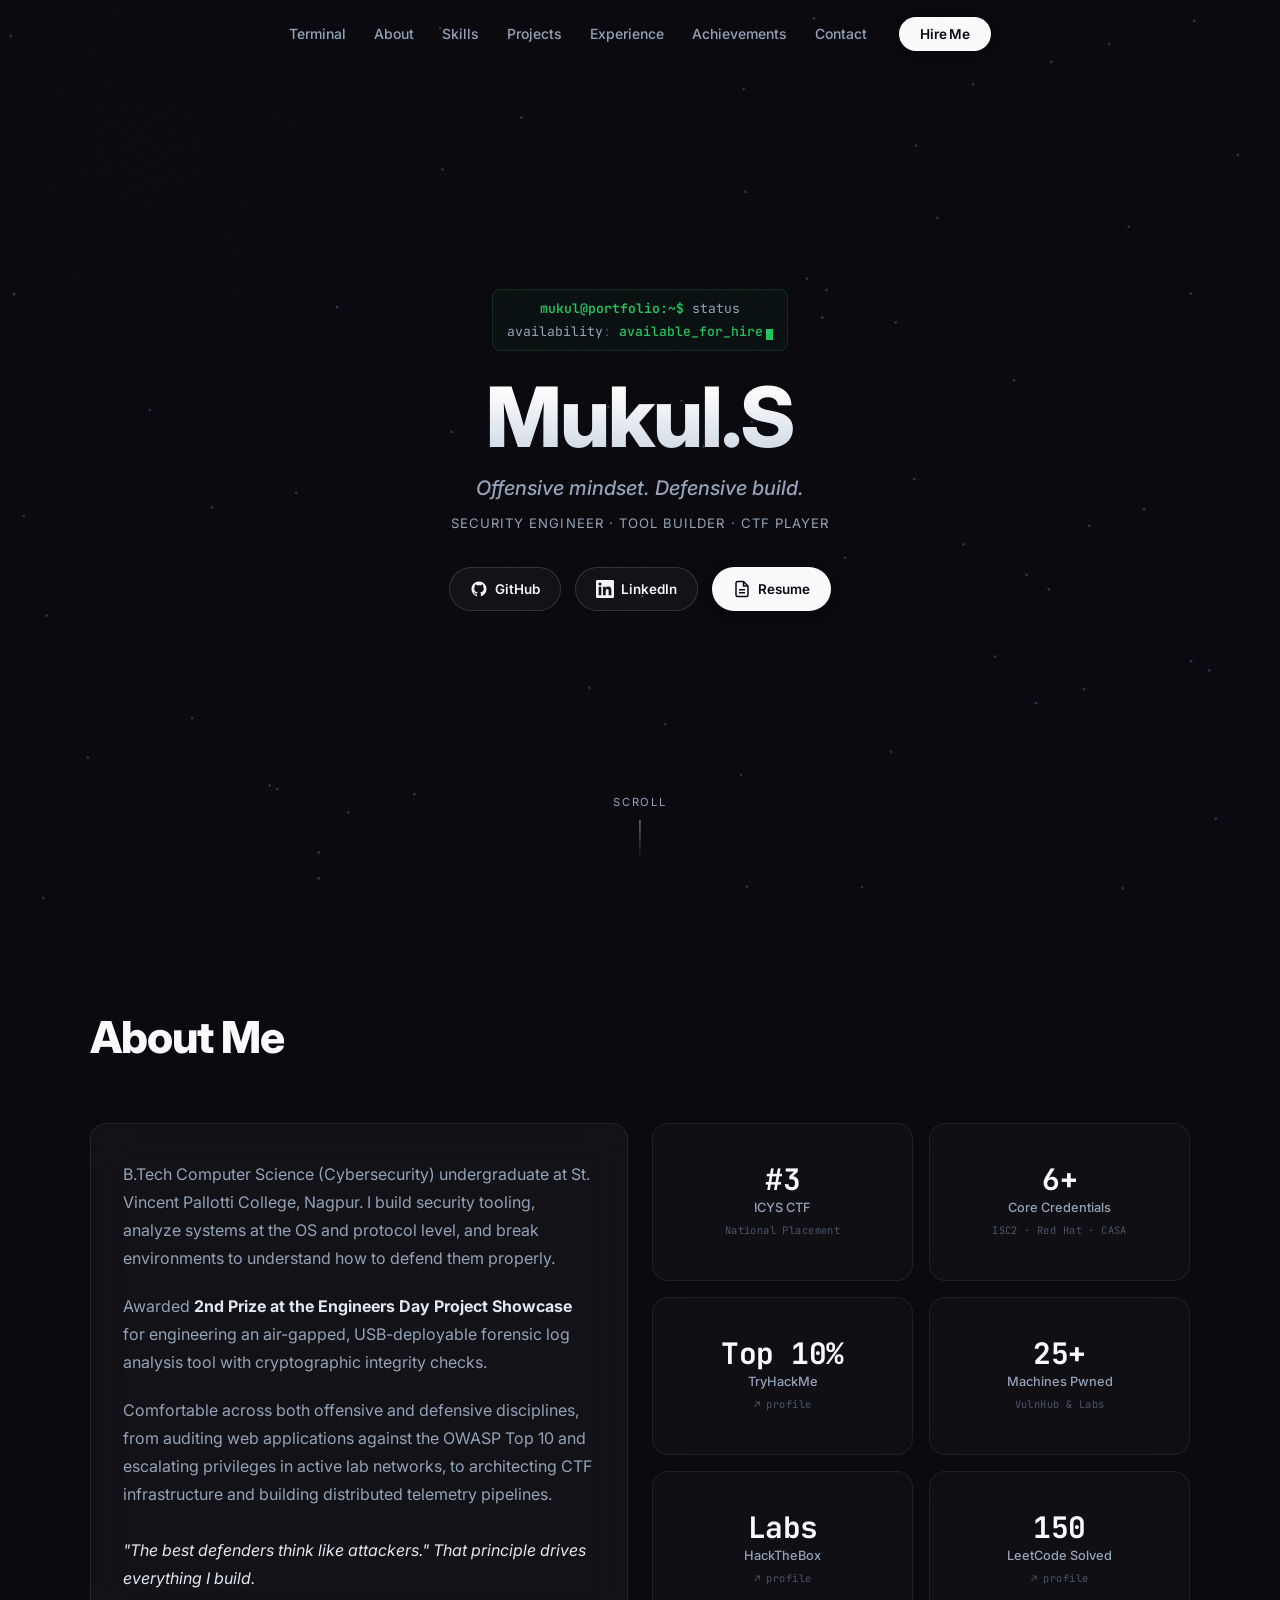
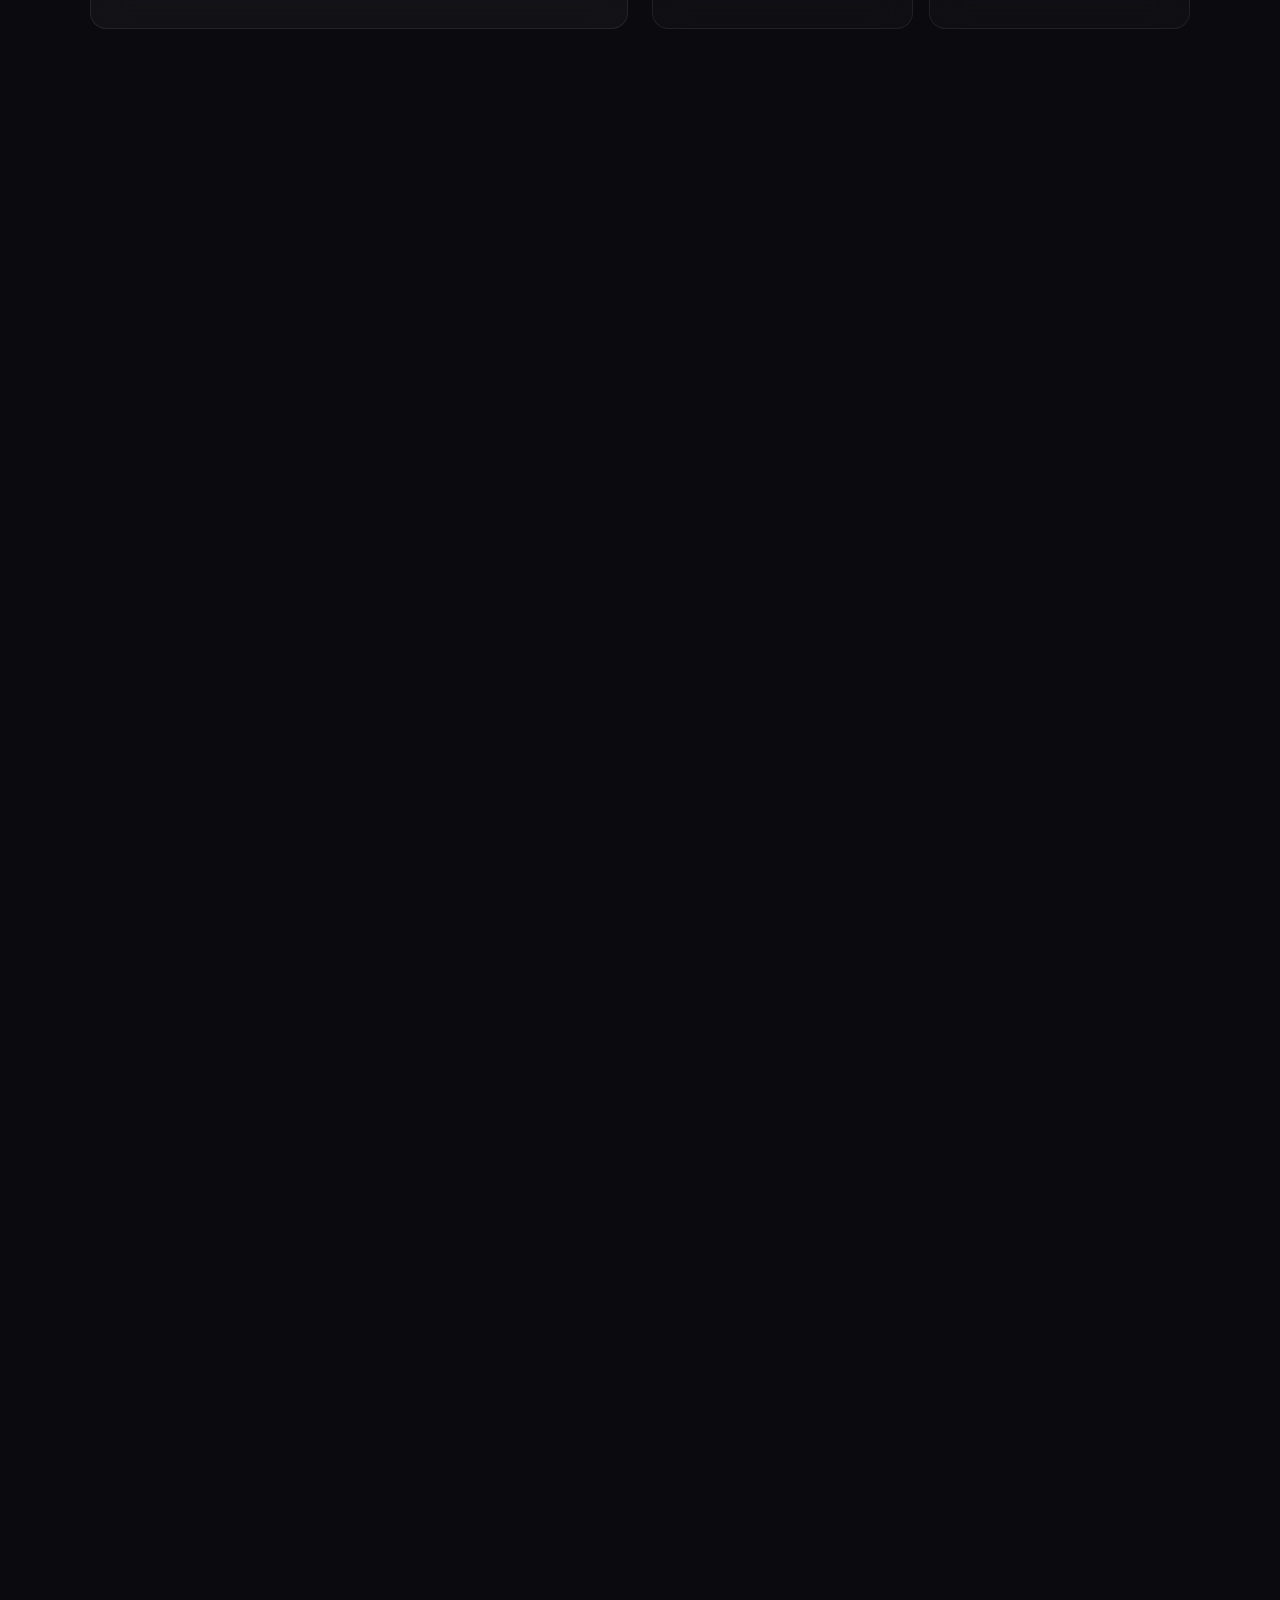
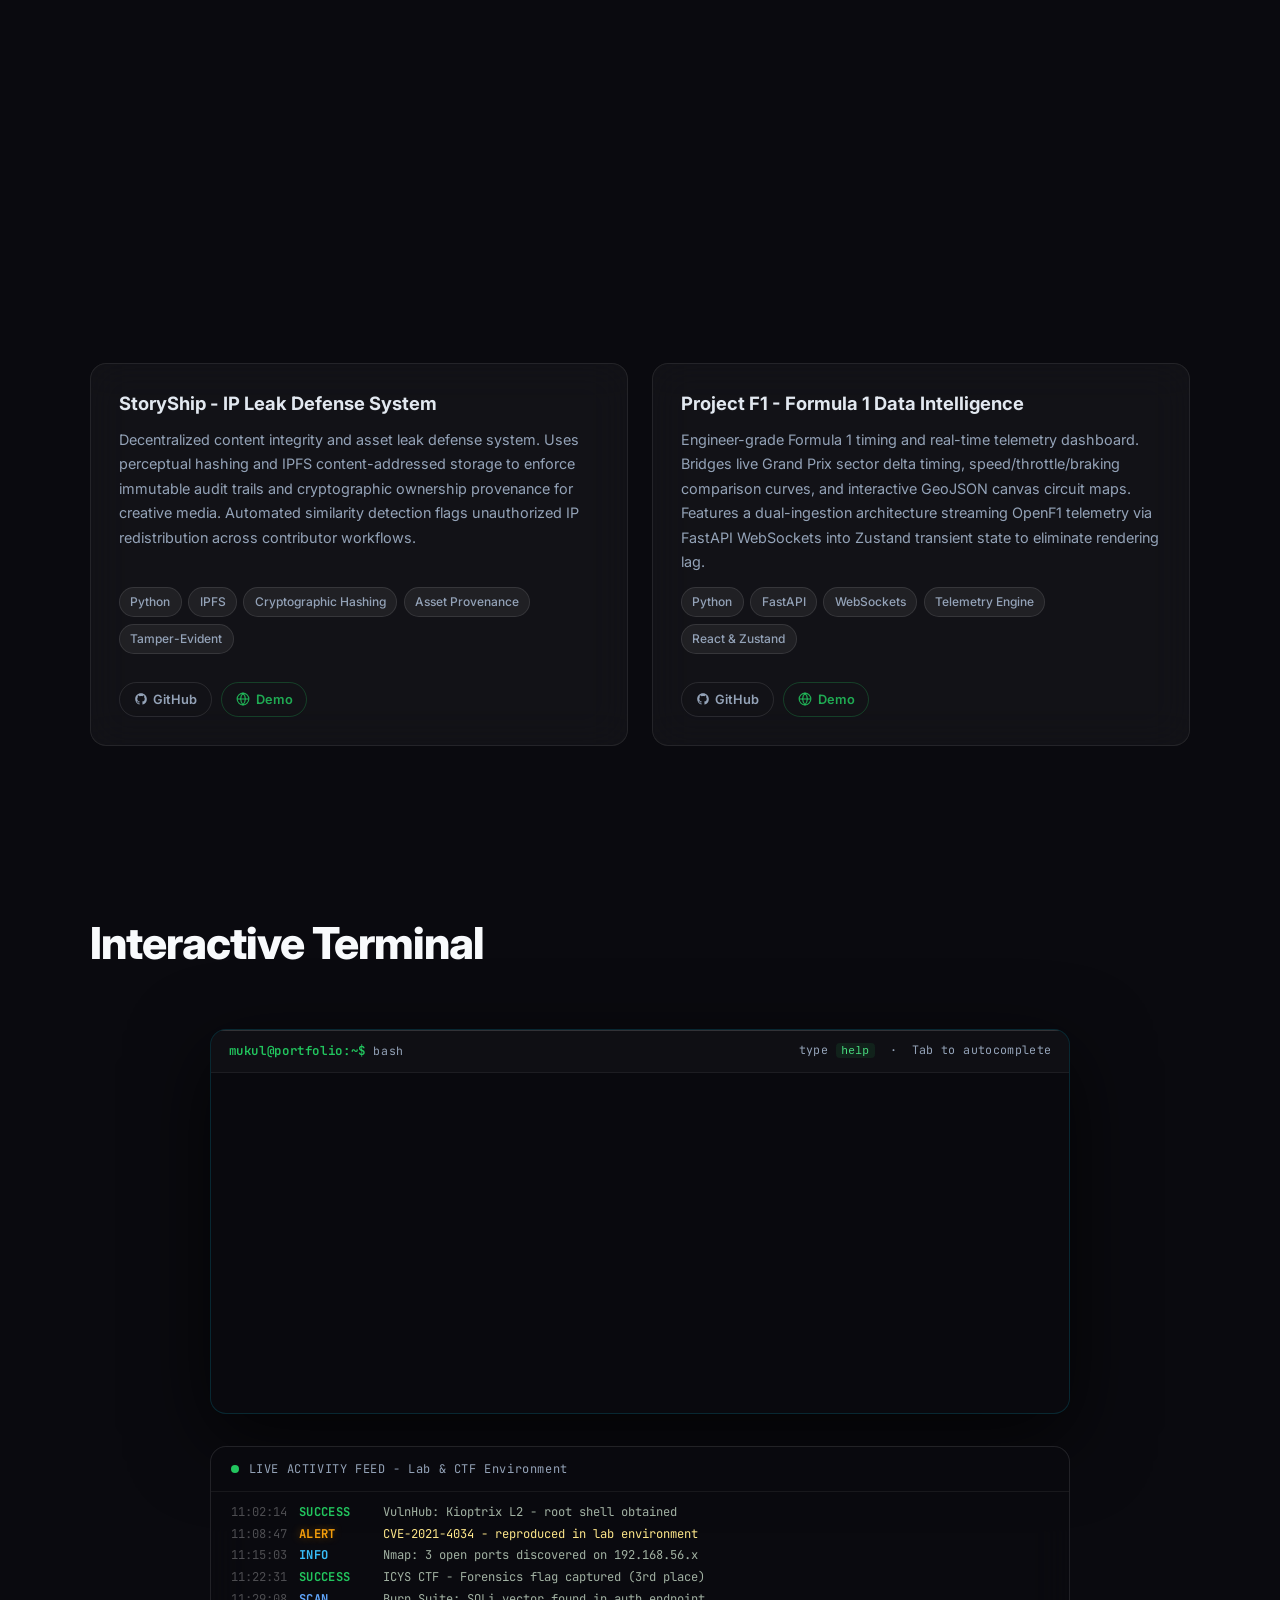
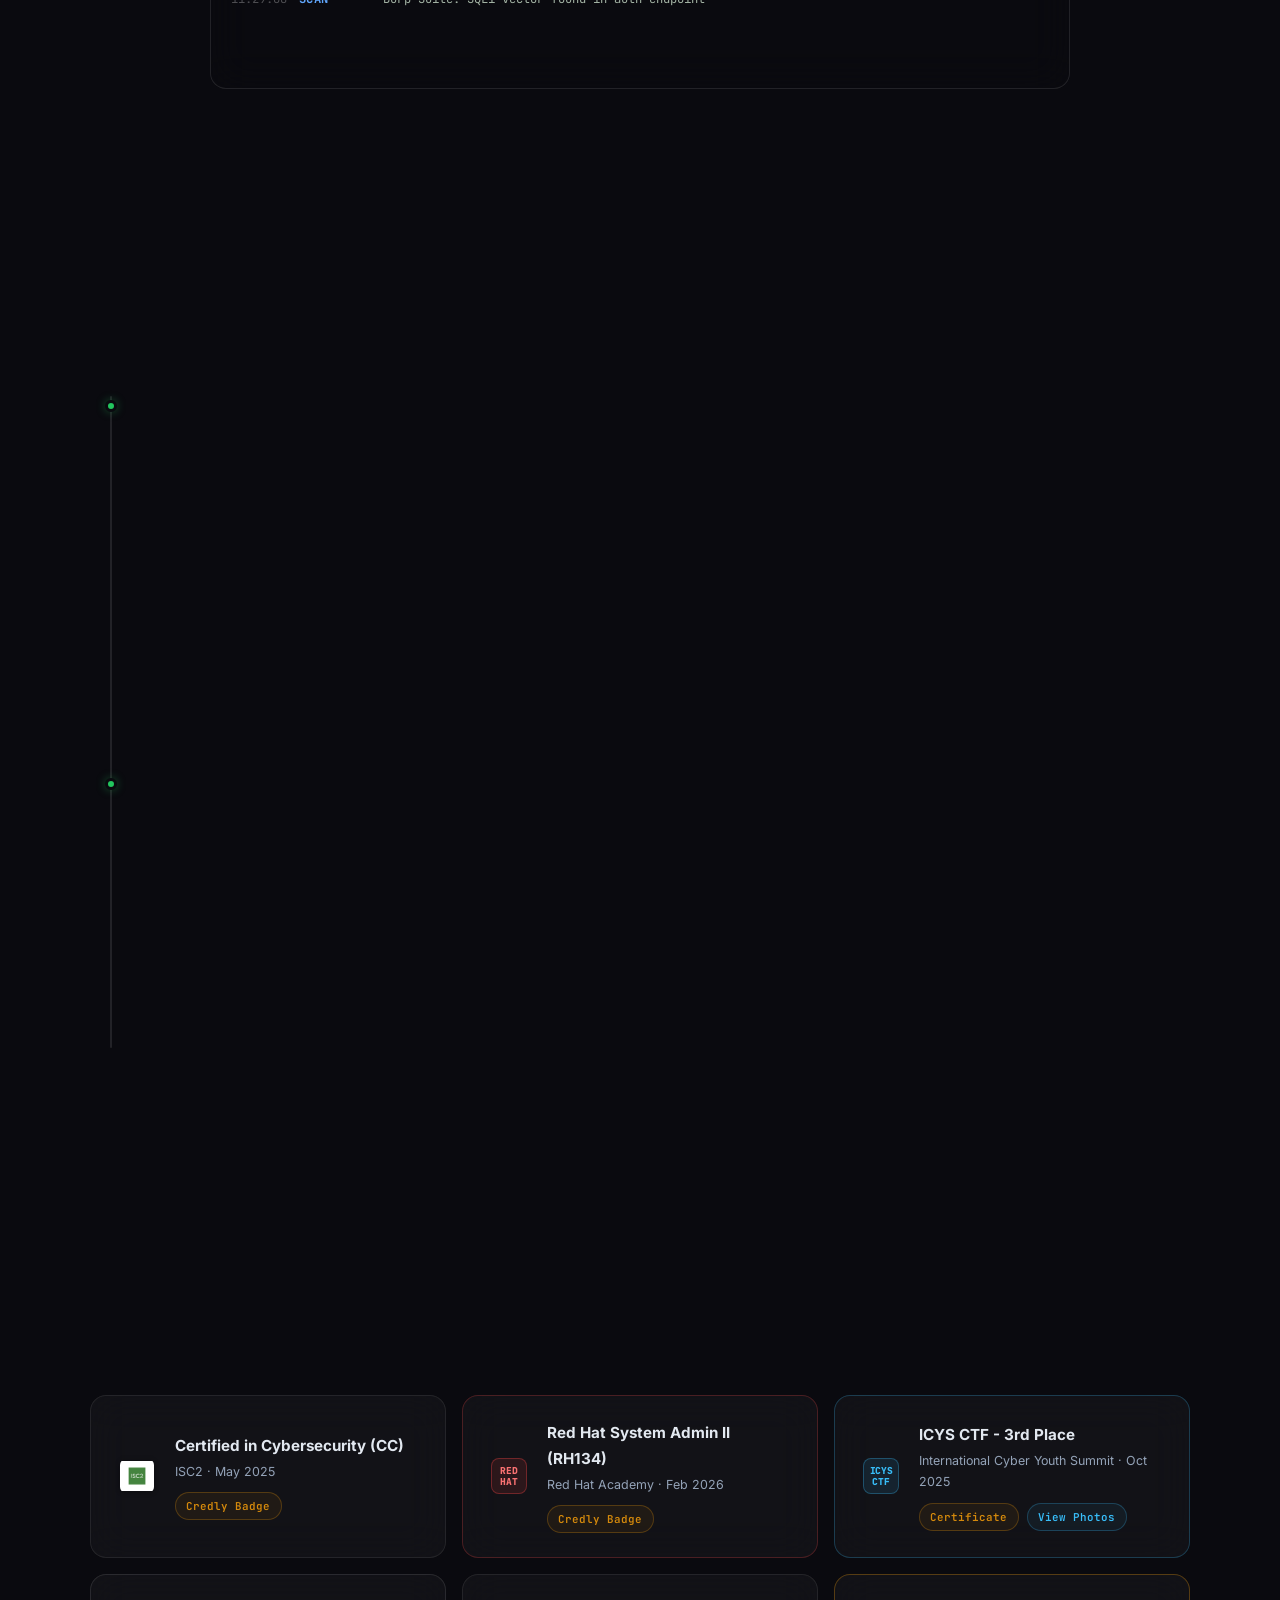
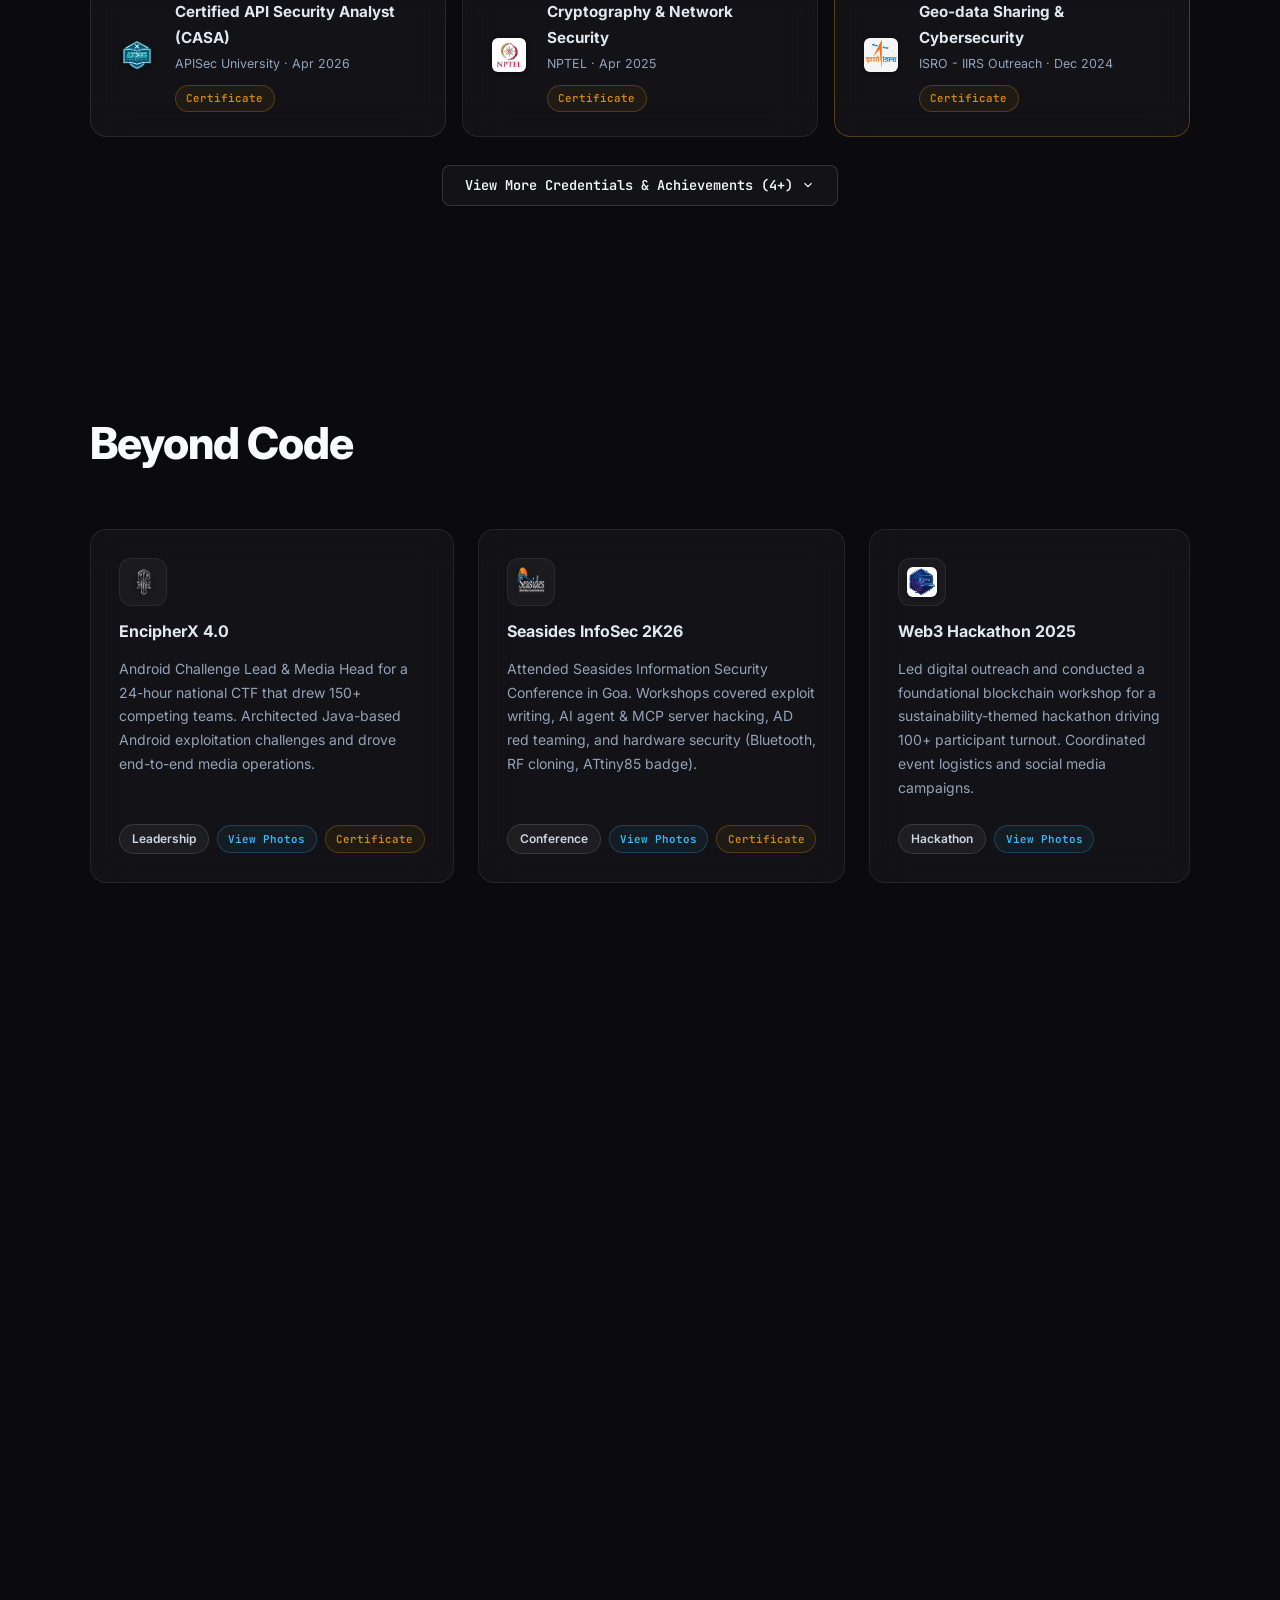
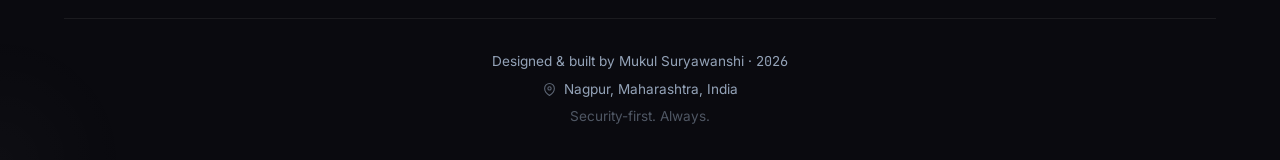
==== index.html @ 33754b16 "feat: remove AI watermarks and em dashes, curate top 6 certs, move OpenShift to view more" ====
<!DOCTYPE html>
<html lang="en">

<head>
  <meta charset="UTF-8" />
  <meta name="viewport" content="width=device-width, initial-scale=1.0" />
  <title>Mukul Suryawanshi | Security Engineer · Tool Builder · CTF Player</title>
  <meta name="description"
    content="Offensive mindset. Defensive build. Portfolio of Mukul Suryawanshi: Security Engineer, Tool Builder, and CTF Player. Specialized in SIEM, SOC tooling, air-gapped forensics, and vulnerability analysis." />
  <meta name="author" content="Mukul Suryawanshi" />
  <meta name="theme-color" content="#0a0a0f" />

  <!-- OpenGraph / Facebook / LinkedIn / Discord -->
  <meta property="og:type" content="website" />
  <meta property="og:url" content="https://msuryawanshi.dev/" />
  <meta property="og:title" content="Mukul Suryawanshi | Security Engineer · Tool Builder · CTF Player" />
  <meta property="og:description"
    content="Offensive mindset. Defensive build. Security tooling, SIEM/SOC engineering, CTF writeups, and forensics." />
  <meta property="og:image" content="assets/avatar.png" />
  <meta property="og:site_name" content="Mukul Suryawanshi Portfolio" />

  <!-- Twitter / X -->
  <meta name="twitter:card" content="summary_large_image" />
  <meta name="twitter:site" content="@msuryawanshi_05" />
  <meta name="twitter:creator" content="@msuryawanshi_05" />
  <meta name="twitter:title" content="Mukul Suryawanshi | Security Engineer · Tool Builder · CTF Player" />
  <meta name="twitter:description"
    content="Offensive mindset. Defensive build. Security tooling, SIEM/SOC engineering, CTF writeups, and forensics." />
  <meta name="twitter:image" content="assets/avatar.png" />

  <!-- Favicon -->
  <link rel="icon" type="image/svg+xml" href="data:image/svg+xml,%3Csvg xmlns='http://www.w3.org/2000/svg' viewBox='0 0 32 32'%3E%3Crect width='32' height='32' rx='6' fill='%230a0a0f'/%3E%3Cpath d='M8 10l6 6-6 6M16 22h8' stroke='%2306b6d4' stroke-width='2.5' stroke-linecap='round' stroke-linejoin='round' fill='none'/%3E%3C/svg%3E" />

  <link rel="preconnect" href="https://fonts.googleapis.com" />
  <link rel="preconnect" href="https://fonts.gstatic.com" crossorigin />
  <link
    href="https://fonts.googleapis.com/css2?family=Inter:wght@300;400;500;600;700;800&family=JetBrains+Mono:wght@400;500&display=swap"
    rel="stylesheet" />
  <link rel="stylesheet" href="style.css" />
  <!-- xterm.js: real terminal emulator -->
  <link rel="stylesheet" href="https://cdn.jsdelivr.net/npm/xterm@5.3.0/css/xterm.min.css" />
  <!-- Chart.js: skills radar chart -->
  <script src="https://cdn.jsdelivr.net/npm/chart.js@4.4.0/dist/chart.umd.min.js"></script>
</head>

<body>
  <!-- TERMINAL BOOT ENTRANCE SCREEN -->
  <div id="boot-screen" aria-hidden="true">
    <div class="boot-container">
      <div class="boot-header">
        <span class="boot-prompt">mukul@portfolio:~$</span> system_init --verbose
      </div>
      <div class="boot-bar-wrapper">
        <div class="boot-bar-fill"></div>
      </div>
      <div class="boot-status">
        <span class="boot-pulse"></span>
        <span id="boot-status-text">INITIALIZING CORE SECURITY MODULES...</span>
      </div>
    </div>
  </div>
  <script>
    setTimeout(function() {
      var bs = document.getElementById('boot-screen');
      if (bs) {
        bs.classList.add('fade-out');
        setTimeout(function() { if (bs && bs.parentNode) bs.remove(); }, 600);
      }
    }, 3200);
  </script>

<!--
  +-----------------------------------------------------------------+
  |  Hey there, fellow dev! You found the page source.             |
  |  Mukul Suryawanshi  |  Security Engineer & CTF Player          |
  |  msuryawanshi.1945@gmail.com                                   |
  |  github.com/msuryawanshi05                                     |
  |  Type 'help' in the terminal below -- it works.               |
  +-----------------------------------------------------------------+
-->

  <!-- NAV -->
  <nav id="navbar">
    <div class="nav-inner">
      <ul class="nav-links" id="nav-links">
        <li><a href="#terminal-section" id="nav-terminal-btn">Terminal</a></li>
        <li><a href="#about">About</a></li>
        <li><a href="#skills">Skills</a></li>
        <li><a href="#projects">Projects</a></li>
        <li><a href="#experience">Experience</a></li>
        <li><a href="#achievements">Achievements</a></li>
        <li><a href="#contact">Contact</a></li>
      </ul>

      <div class="nav-actions">
        <button class="nav-cta" onclick="document.getElementById('contact').scrollIntoView({behavior:'smooth'})">Hire Me</button>
        <button class="nav-toggle" id="nav-toggle" aria-label="Toggle navigation menu" aria-expanded="false">
          <span class="nav-toggle-bar"></span>
          <span class="nav-toggle-bar"></span>
          <span class="nav-toggle-bar"></span>
        </button>
      </div>
    </div>
  </nav>

  <!-- popup terminal removed: nav Terminal link scrolls to inline terminal section -->
  <!-- PARTICLE CANVAS -->
  <canvas id="particle-canvas" aria-hidden="true"></canvas>
  <!-- SCROLL PROGRESS -->
  <div id="scroll-progress" aria-hidden="true"></div>
  <!-- COPY TOAST -->
  <div id="copy-toast" role="status">Email copied!</div>

  <!-- BG MESH -->
  <div class="bg-mesh" aria-hidden="true">
    <div class="mesh-orb orb-1"></div>
    <div class="mesh-orb orb-2"></div>
    <div class="mesh-orb orb-3"></div>
    <div class="noise-overlay"></div>
  </div>

  <!-- HERO -->
  <section id="hero">
    <div class="hero-inner">
      <div class="hero-status" aria-label="Status: available for hire">
        <span class="hs-prompt">mukul@portfolio:~$</span><span class="hs-cmd"> status</span>
        <div class="hs-output">
          <span class="hs-key">availability</span><span class="hs-sep">:</span><span class="hs-val"> available_for_hire</span><span class="hs-cursor"></span>
        </div>
      </div>
      <h1 class="hero-name">Mukul.S</h1>
      <p class="hero-tagline">Offensive mindset. Defensive build.</p>
      <p class="hero-sub">Security Engineer &middot; Tool Builder &middot; CTF Player</p>
      <div class="hero-btns">
        <a id="btn-github" class="btn btn-outline" href="https://github.com/msuryawanshi05" target="_blank"
          rel="noopener">
          <svg width="18" height="18" viewBox="0 0 24 24" fill="currentColor">
            <path
              d="M12 2C6.477 2 2 6.484 2 12.017c0 4.425 2.865 8.18 6.839 9.504.5.092.682-.217.682-.483 0-.237-.008-.868-.013-1.703-2.782.605-3.369-1.343-3.369-1.343-.454-1.158-1.11-1.466-1.11-1.466-.908-.62.069-.608.069-.608 1.003.07 1.531 1.032 1.531 1.032.892 1.53 2.341 1.088 2.91.832.092-.647.35-1.088.636-1.338-2.22-.253-4.555-1.113-4.555-4.951 0-1.093.39-1.988 1.029-2.688-.103-.253-.446-1.272.098-2.65 0 0 .84-.27 2.75 1.026A9.564 9.564 0 0112 6.844c.85.004 1.705.115 2.504.337 1.909-1.296 2.747-1.027 2.747-1.027.546 1.379.202 2.398.1 2.651.64.7 1.028 1.595 1.028 2.688 0 3.848-2.339 4.695-4.566 4.943.359.309.678.92.678 1.855 0 1.338-.012 2.419-.012 2.747 0 .268.18.58.688.482A10.019 10.019 0 0022 12.017C22 6.484 17.522 2 12 2z" />
          </svg>
          GitHub
        </a>
        <a id="btn-linkedin" class="btn btn-outline" href="https://linkedin.com/in/msuryawanshi05" target="_blank"
          rel="noopener">
          <svg width="18" height="18" viewBox="0 0 24 24" fill="currentColor">
            <path
              d="M20.447 20.452h-3.554v-5.569c0-1.328-.027-3.037-1.852-3.037-1.853 0-2.136 1.445-2.136 2.939v5.667H9.351V9h3.414v1.561h.046c.477-.9 1.637-1.85 3.37-1.85 3.601 0 4.267 2.37 4.267 5.455v6.286zM5.337 7.433a2.062 2.062 0 01-2.063-2.065 2.064 2.064 0 112.063 2.065zm1.782 13.019H3.555V9h3.564v11.452zM22.225 0H1.771C.792 0 0 .774 0 1.729v20.542C0 23.227.792 24 1.771 24h20.451C23.2 24 24 23.227 24 22.271V1.729C24 .774 23.2 0 22.222 0h.003z" />
          </svg>
          LinkedIn
        </a>
        <a id="btn-resume" class="btn btn-primary" href="assets/Mukul_Resume.pdf" target="_blank" rel="noopener">
          <svg width="18" height="18" viewBox="0 0 24 24" fill="none" stroke="currentColor" stroke-width="2">
            <path d="M14 2H6a2 2 0 00-2 2v16a2 2 0 002 2h12a2 2 0 002-2V8z" />
            <polyline points="14 2 14 8 20 8" />
            <line x1="16" y1="13" x2="8" y2="13" />
            <line x1="16" y1="17" x2="8" y2="17" />
          </svg>
          Resume
        </a>
      </div>
    </div>
    <div class="hero-scroll-hint">
      <span>scroll</span>
      <div class="scroll-line"></div>
    </div>
  </section>

  <!-- ABOUT -->
  <section id="about" class="section">
    <div class="container">
      <h2 class="section-title">About Me</h2>
      <div class="about-grid">
        <div class="about-text glass-card">
          <p>B.Tech Computer Science (Cybersecurity) undergraduate at St. Vincent Pallotti College, Nagpur. I build security tooling, analyze systems at the OS and protocol level, and break environments to understand how to defend them properly.</p>
          <p>Awarded <strong>2nd Prize at the Engineers Day Project Showcase</strong> for engineering an air-gapped, USB-deployable forensic log analysis tool with cryptographic integrity checks.</p>
          <p>Comfortable across both offensive and defensive disciplines, from auditing web applications against the OWASP Top 10 and escalating privileges in active lab networks, to architecting CTF infrastructure and building distributed telemetry pipelines.</p>
          <p style="margin-top: 0.5rem; color: var(--cyan-l); font-style: italic;">"The best defenders think like attackers." That principle drives everything I build.</p>
        </div>
        <div class="about-stats">

          <div class="stat-card glass-card">
            <span class="stat-num" id="stat-ctf">#3</span>
            <span class="stat-label">ICYS CTF</span>
            <span class="stat-sub">National Placement</span>
          </div>
          <div class="stat-card glass-card">
            <span class="stat-num" id="stat-certs">6+</span>
            <span class="stat-label">Core Credentials</span>
            <span class="stat-sub">ISC2 &middot; Red Hat &middot; CASA</span>
          </div>
          <a class="stat-card glass-card" id="stat-thm-card"
            href="https://tryhackme.com/p/msuryawanshi05" target="_blank" rel="noopener"
            title="View TryHackMe profile" style="text-decoration:none;cursor:pointer">
            <span class="stat-num" id="stat-thm">Top 10%</span>
            <span class="stat-label">TryHackMe</span>
            <span class="stat-sub">&#8599; profile</span>
          </a>
          <div class="stat-card glass-card">
            <span class="stat-num" id="stat-machines">25+</span>
            <span class="stat-label">Machines Pwned</span>
            <span class="stat-sub">VulnHub &amp; Labs</span>
          </div>
          <a class="stat-card glass-card" id="stat-htb-card"
            href="https://profile.hackthebox.com/profile/019fe6cd-1983-7008-9b4c-52c9297028e7?utm_medium=copy_url" target="_blank" rel="noopener"
            title="View HackTheBox profile" style="text-decoration:none;cursor:pointer">
            <span class="stat-num" id="stat-htb">Labs</span>
            <span class="stat-label">HackTheBox</span>
            <span class="stat-sub">&#8599; profile</span>
          </a>
          <a class="stat-card glass-card" id="stat-lc-card"
            href="https://leetcode.com/u/msuryawanshi05/" target="_blank" rel="noopener"
            title="View LeetCode profile" style="text-decoration:none;cursor:pointer">
            <span class="stat-num" id="stat-leetcode">150</span>
            <span class="stat-label">LeetCode Solved</span>
            <span class="stat-sub">&#8599; profile</span>
          </a>
        </div>
      </div>
    </div>
  </section>

  <!-- SKILLS -->
  <section id="skills" class="section">
    <div class="container">
      <h2 class="section-title">Skills &amp; Toolkit</h2>
      <!-- Radar chart - data from PORTFOLIO_CONFIG.skills.radar -->
      <div class="skills-radar-wrapper glass-card reveal">
        <div class="radar-label">Proficiency Radar</div>
        <canvas id="skills-radar" aria-label="Skills proficiency radar chart" role="img"></canvas>
      </div>
      <div class="skills-grid">
        <!-- 1. OFFENSIVE / VAPT -->
        <div class="skills-col glass-card">
          <div class="skills-col-header">
            <div class="skills-icon security-icon">
              <svg width="20" height="20" viewBox="0 0 24 24" fill="none" stroke="currentColor" stroke-width="2">
                <circle cx="12" cy="12" r="10" />
                <line x1="22" y1="12" x2="18" y2="12" />
                <line x1="6" y1="12" x2="2" y2="12" />
                <line x1="12" y1="6" x2="12" y2="2" />
                <line x1="12" y1="22" x2="12" y2="18" />
              </svg>
            </div>
            <h3>Offensive / VAPT</h3>
          </div>
          <div class="skills-tags">
            <span class="skill-tag sec" title="Offensive Security">Burp Suite</span>
            <span class="skill-tag sec" title="Offensive Security">Metasploit</span>
            <span class="skill-tag sec" title="Offensive Security">Nmap</span>
            <span class="skill-tag sec" title="Offensive Security">Wireshark</span>
            <span class="skill-tag sec" title="Offensive Security">OWASP Top 10</span>
            <span class="skill-tag sec" title="Offensive Security">Vulnerability Assessment</span>
            <span class="skill-tag sec" title="Offensive Security">Penetration Testing</span>
            <span class="skill-tag sec" title="Offensive Security">Nessus</span>
            <span class="skill-tag sec" title="Offensive Security">OWASP ZAP</span>
          </div>
        </div>

        <!-- 2. DEFENSIVE / SOC -->
        <div class="skills-col glass-card">
          <div class="skills-col-header">
            <div class="skills-icon defensive-icon">
              <svg width="20" height="20" viewBox="0 0 24 24" fill="none" stroke="currentColor" stroke-width="2">
                <path d="M12 22s8-4 8-10V5l-8-3-8 3v7c0 6 8 10 8 10z" />
              </svg>
            </div>
            <h3>Defensive / SOC</h3>
          </div>
          <div class="skills-tags">
            <span class="skill-tag def" title="Defensive Security / SIEM">Wazuh</span>
            <span class="skill-tag def" title="Defensive Security / SIEM">Splunk</span>
            <span class="skill-tag def" title="Defensive Security / SIEM">SIEM</span>
            <span class="skill-tag def" title="Defensive Security / SIEM">IDS/IPS</span>
            <span class="skill-tag def" title="Defensive Security / SIEM">Traffic Analysis</span>
            <span class="skill-tag def" title="Defensive Security / SIEM">Incident Response</span>
            <span class="skill-tag def" title="Defensive Security / SIEM">Log Analysis</span>
            <span class="skill-tag def" title="Defensive Security / SIEM">Threat Analysis</span>
            <span class="skill-tag def" title="Defensive Security / SIEM">SOC L1</span>
          </div>
        </div>

        <!-- 3. PLATFORMS & SYSTEMS -->
        <div class="skills-col glass-card">
          <div class="skills-col-header">
            <div class="skills-icon dev-icon">
              <svg width="20" height="20" viewBox="0 0 24 24" fill="none" stroke="currentColor" stroke-width="2">
                <polyline points="16 18 22 12 16 6" />
                <polyline points="8 6 2 12 8 18" />
              </svg>
            </div>
            <h3>Platforms &amp; Systems</h3>
          </div>
          <div class="skills-tags">
            <span class="skill-tag dev" title="Platforms & Systems">RHEL</span>
            <span class="skill-tag dev" title="Platforms & Systems">Linux</span>
            <span class="skill-tag dev" title="Platforms & Systems">Kali Linux</span>
            <span class="skill-tag dev" title="Platforms & Systems">Parrot OS</span>
            <span class="skill-tag dev" title="Platforms & Systems">Python</span>
            <span class="skill-tag dev" title="Platforms & Systems">FastAPI</span>
            <span class="skill-tag dev" title="Platforms & Systems">Flask</span>
            <span class="skill-tag dev" title="Platforms & Systems">Bash</span>
            <span class="skill-tag dev" title="Platforms & Systems">SQL</span>
            <span class="skill-tag dev" title="Platforms & Systems">Git &amp; GitHub</span>
            <span class="skill-tag dev" title="Platforms & Systems">C</span>
            <span class="skill-tag dev" title="Platforms & Systems">Java</span>
          </div>
        </div>
      </div>
    </div>
  </section>

  <!-- PROJECTS -->
  <section id="projects" class="section">
    <div class="container">
      <h2 class="section-title">Featured Projects</h2>
      <div class="projects-grid">

        <div class="project-card glass-card featured full-width">
          <div class="project-featured-badge">
            <svg width="13" height="13" viewBox="0 0 24 24" fill="var(--gold)"
              style="display:inline;vertical-align:middle;margin-right:4px">
              <path d="M12 2l3.09 6.26L22 9.27l-5 4.87 1.18 6.88L12 17.77l-6.18 3.25L7 14.14 2 9.27l6.91-1.01L12 2z" />
            </svg>
            Featured
          </div>
          <div class="project-card-header">
            <h3 class="project-name">Distributed SOC for Lab</h3>
            <span class="gh-badge gh-active" id="badge-soc">Checking...</span>
          </div>
          <p class="project-desc">Distributed Security Operations Center (SOC) designed for isolated and multi-node lab environments with unified endpoint telemetry across <strong>Windows</strong>, <strong>Linux</strong>, and <strong>macOS</strong>. Ingests and normalizes 50,000+ daily security events using Wazuh SIEM and Syslog. Features custom Suricata detection rules, maintaining 98%+ alert fidelity across simulated multi-stage attacks including privilege escalation, credential dumping, and lateral movement.</p>
          <div class="project-tags">
            <span class="tech-tag">Wazuh SIEM</span>
            <span class="tech-tag">Distributed SOC</span>
            <span class="tech-tag">Windows &middot; Linux &middot; macOS</span>
            <span class="tech-tag">Suricata &amp; Syslog</span>
            <span class="tech-tag">Detection Engineering</span>
          </div>
          <div class="project-links">
            <a id="proj-soc-gh" class="project-link" href="https://github.com/msuryawanshi05/SOC-for-Lab-"
              target="_blank" rel="noopener">
              <svg width="14" height="14" viewBox="0 0 24 24" fill="currentColor"><path d="M12 2C6.477 2 2 6.484 2 12.017c0 4.425 2.865 8.18 6.839 9.504.5.092.682-.217.682-.483 0-.237-.008-.868-.013-1.703-2.782.605-3.369-1.343-3.369-1.343-.454-1.158-1.11-1.466-1.11-1.466-.908-.62.069-.608.069-.608 1.003.07 1.531 1.032 1.531 1.032.892 1.53 2.341 1.088 2.91.832.092-.647.35-1.088.636-1.338-2.22-.253-4.555-1.113-4.555-4.951 0-1.093.39-1.988 1.029-2.688-.103-.253-.446-1.272.098-2.65 0 0 .84-.27 2.75 1.026A9.564 9.564 0 0112 6.844c.85.004 1.705.115 2.504.337 1.909-1.296 2.747-1.027 2.747-1.027.546 1.379.202 2.398.1 2.651.64.7 1.028 1.595 1.028 2.688 0 3.848-2.339 4.695-4.566 4.943.359.309.678.92.678 1.855 0 1.338-.012 2.419-.012 2.747 0 .268.18.58.688.482A10.019 10.019 0 0022 12.017C22 6.484 17.522 2 12 2z"/></svg>
              GitHub
            </a>
            <a id="proj-soc-live" class="project-link project-link-live" href="https://soc-lab.antideploy.app" target="_blank" rel="noopener">
              <svg width="14" height="14" viewBox="0 0 24 24" fill="none" stroke="currentColor" stroke-width="2"><circle cx="12" cy="12" r="10"/><line x1="2" y1="12" x2="22" y2="12"/><path d="M12 2a15.3 15.3 0 014 10 15.3 15.3 0 01-4 10 15.3 15.3 0 01-4-10 15.3 15.3 0 014-10z"/></svg>
              Demo
            </a>
          </div>
        </div>

        <div class="project-card glass-card full-width">
          <div class="project-card-header">
            <h3 class="project-name">Portable Log Analysis Tool for Isolated Networks</h3>
            <span class="gh-badge gh-active" id="badge-log">Checking...</span>
          </div>
          <p class="project-desc">USB-deployable offline forensic analysis suite built for strictly air-gapped systems with zero network dependency. Engineered for the National Technical Research Organisation (NTRO) SIH problem statement, integrating rule-based threat signatures with statistical behavioral baselines to generate tamper-evident forensic audit reports. Automates EVTX and Syslog parsing, timeline reconstruction, and anomaly correlation while enforcing cryptographic SHA-256 evidence integrity and zero-disk-write volatile memory triage. <strong>Top 2 at Smart India Internal Hackathon &middot; 2nd Prize, Engineers Day Showcase.</strong></p>
          <div class="project-tags">
            <span class="tech-tag">Python</span>
            <span class="tech-tag">Air-Gapped Forensics</span>
            <span class="tech-tag">SHA-256 Evidence Integrity</span>
            <span class="tech-tag">Zero-Network Ops</span>
            <span class="tech-tag">EVTX &amp; Syslog</span>
          </div>
          <div class="project-links">
            <a id="proj-log-gh" class="project-link" href="https://github.com/msuryawanshi05/Portable-Log-Analysis-Tool"
              target="_blank" rel="noopener">
              <svg width="14" height="14" viewBox="0 0 24 24" fill="currentColor"><path d="M12 2C6.477 2 2 6.484 2 12.017c0 4.425 2.865 8.18 6.839 9.504.5.092.682-.217.682-.483 0-.237-.008-.868-.013-1.703-2.782.605-3.369-1.343-3.369-1.343-.454-1.158-1.11-1.466-1.11-1.466-.908-.62.069-.608.069-.608 1.003.07 1.531 1.032 1.531 1.032.892 1.53 2.341 1.088 2.91.832.092-.647.35-1.088.636-1.338-2.22-.253-4.555-1.113-4.555-4.951 0-1.093.39-1.988 1.029-2.688-.103-.253-.446-1.272.098-2.65 0 0 .84-.27 2.75 1.026A9.564 9.564 0 0112 6.844c.85.004 1.705.115 2.504.337 1.909-1.296 2.747-1.027 2.747-1.027.546 1.379.202 2.398.1 2.651.64.7 1.028 1.595 1.028 2.688 0 3.848-2.339 4.695-4.566 4.943.359.309.678.92.678 1.855 0 1.338-.012 2.419-.012 2.747 0 .268.18.58.688.482A10.019 10.019 0 0022 12.017C22 6.484 17.522 2 12 2z"/></svg>
              GitHub
            </a>
            <a id="proj-log-live" class="project-link project-link-live" href="https://www.youtube.com/watch?v=0CafFNWY91Q" target="_blank" rel="noopener">
              <svg width="14" height="14" viewBox="0 0 24 24" fill="currentColor"><path d="M23.498 6.186a3.016 3.016 0 0 0-2.122-2.136C19.505 3.545 12 3.545 12 3.545s-7.505 0-9.377.505A3.017 3.017 0 0 0 .502 6.186C0 8.07 0 12 0 12s0 3.93.502 5.814a3.016 3.016 0 0 0 2.122 2.136c1.871.505 9.376.505 9.376.505s7.505 0 9.377-.505a3.015 3.015 0 0 0 2.122-2.136C24 15.93 24 12 24 12s0-3.93-.502-5.814zM9.545 15.568V8.432L15.818 12l-6.273 3.568z"/></svg>
              Demo Video
            </a>
          </div>
        </div>

        <div class="project-card glass-card">
          <div class="project-card-header">
            <h3 class="project-name">StoryShip - IP Leak Defense System</h3>
            <span class="gh-badge gh-active" id="badge-ship">Checking...</span>
          </div>
          <p class="project-desc">Decentralized content integrity and asset leak defense system. Uses perceptual hashing and IPFS content-addressed storage to enforce immutable audit trails and cryptographic ownership provenance for creative media. Automated similarity detection flags unauthorized IP redistribution across contributor workflows.</p>
          <div class="project-tags">
            <span class="tech-tag">Python</span>
            <span class="tech-tag">IPFS</span>
            <span class="tech-tag">Cryptographic Hashing</span>
            <span class="tech-tag">Asset Provenance</span>
            <span class="tech-tag">Tamper-Evident</span>
          </div>
          <div class="project-links">
            <a id="proj-ship-gh" class="project-link"
              href="https://github.com/msuryawanshi05/IP-Leak-Defense-System-StoryShip" target="_blank" rel="noopener">
              <svg width="14" height="14" viewBox="0 0 24 24" fill="currentColor"><path d="M12 2C6.477 2 2 6.484 2 12.017c0 4.425 2.865 8.18 6.839 9.504.5.092.682-.217.682-.483 0-.237-.008-.868-.013-1.703-2.782.605-3.369-1.343-3.369-1.343-.454-1.158-1.11-1.466-1.11-1.466-.908-.62.069-.608.069-.608 1.003.07 1.531 1.032 1.531 1.032.892 1.53 2.341 1.088 2.91.832.092-.647.35-1.088.636-1.338-2.22-.253-4.555-1.113-4.555-4.951 0-1.093.39-1.988 1.029-2.688-.103-.253-.446-1.272.098-2.65 0 0 .84-.27 2.75 1.026A9.564 9.564 0 0112 6.844c.85.004 1.705.115 2.504.337 1.909-1.296 2.747-1.027 2.747-1.027.546 1.379.202 2.398.1 2.651.64.7 1.028 1.595 1.028 2.688 0 3.848-2.339 4.695-4.566 4.943.359.309.678.92.678 1.855 0 1.338-.012 2.419-.012 2.747 0 .268.18.58.688.482A10.019 10.019 0 0022 12.017C22 6.484 17.522 2 12 2z"/></svg>
              GitHub
            </a>
            <a id="proj-ship-live" class="project-link project-link-live" href="https://storyship.antideploy.app" target="_blank" rel="noopener">
              <svg width="14" height="14" viewBox="0 0 24 24" fill="none" stroke="currentColor" stroke-width="2"><circle cx="12" cy="12" r="10"/><line x1="2" y1="12" x2="22" y2="12"/><path d="M12 2a15.3 15.3 0 014 10 15.3 15.3 0 01-4 10 15.3 15.3 0 01-4-10 15.3 15.3 0 014-10z"/></svg>
              Demo
            </a>
          </div>
        </div>

        <div class="project-card glass-card">
          <div class="project-card-header">
            <h3 class="project-name">Project F1 - Formula 1 Data Intelligence</h3>
            <span class="gh-badge gh-active" id="badge-f1">Checking...</span>
          </div>
          <p class="project-desc">Engineer-grade Formula 1 timing and real-time telemetry dashboard. Bridges live Grand Prix sector delta timing, speed/throttle/braking comparison curves, and interactive GeoJSON canvas circuit maps. Features a dual-ingestion architecture streaming OpenF1 telemetry via FastAPI WebSockets into Zustand transient state to eliminate rendering lag.</p>
          <div class="project-tags">
            <span class="tech-tag">Python</span>
            <span class="tech-tag">FastAPI</span>
            <span class="tech-tag">WebSockets</span>
            <span class="tech-tag">Telemetry Engine</span>
            <span class="tech-tag">React &amp; Zustand</span>
          </div>
          <div class="project-links">
            <a id="proj-f1-gh" class="project-link" href="https://github.com/msuryawanshi05/Project-f1" target="_blank" rel="noopener">
              <svg width="14" height="14" viewBox="0 0 24 24" fill="currentColor"><path d="M12 2C6.477 2 2 6.484 2 12.017c0 4.425 2.865 8.18 6.839 9.504.5.092.682-.217.682-.483 0-.237-.008-.868-.013-1.703-2.782.605-3.369-1.343-3.369-1.343-.454-1.158-1.11-1.466-1.11-1.466-.908-.62.069-.608.069-.608 1.003.07 1.531 1.032 1.531 1.032.892 1.53 2.341 1.088 2.91.832.092-.647.35-1.088.636-1.338-2.22-.253-4.555-1.113-4.555-4.951 0-1.093.39-1.988 1.029-2.688-.103-.253-.446-1.272.098-2.65 0 0 .84-.27 2.75 1.026A9.564 9.564 0 0112 6.844c.85.004 1.705.115 2.504.337 1.909-1.296 2.747-1.027 2.747-1.027.546 1.379.202 2.398.1 2.651.64.7 1.028 1.595 1.028 2.688 0 3.848-2.339 4.695-4.566 4.943.359.309.678.92.678 1.855 0 1.338-.012 2.419-.012 2.747 0 .268.18.58.688.482A10.019 10.019 0 0022 12.017C22 6.484 17.522 2 12 2z"/></svg>
              GitHub
            </a>
            <a id="proj-f1-live" class="project-link project-link-live" href="#" target="_blank" rel="noopener">
              <svg width="14" height="14" viewBox="0 0 24 24" fill="none" stroke="currentColor" stroke-width="2"><circle cx="12" cy="12" r="10"/><line x1="2" y1="12" x2="22" y2="12"/><path d="M12 2a15.3 15.3 0 014 10 15.3 15.3 0 01-4 10 15.3 15.3 0 01-4-10 15.3 15.3 0 014-10z"/></svg>
              Demo
            </a>
          </div>
        </div>

      </div>
    </div>
  </section>

  <!-- TERMINAL -->
  <section id="terminal-section">
    <div class="container">
      <h2 class="section-title">Interactive Terminal</h2>
      
      <div id="terminal-widget" role="application" aria-label="Interactive terminal">
        <div class="terminal-topbar">
          <div class="terminal-label">
            <span class="term-lbl-prompt">mukul@portfolio:~$</span> <span class="term-lbl-shell">bash</span>
          </div>
          <div class="terminal-hint">
            type <code class="hint-code">help</code> &nbsp;&middot;&nbsp; Tab to autocomplete
          </div>
        </div>
        <!-- xterm.js mounts here -->
        <div id="xterm-container" aria-label="Terminal emulator"></div>
      </div>

      <!-- CTF ACTIVITY FEED -->
      <div class="ctf-feed-wrapper">
        <div class="ctf-feed-header">
          <span class="feed-pulse"></span>
          LIVE ACTIVITY FEED - Lab &amp; CTF Environment
        </div>
        <div id="ctf-feed"></div>
      </div>
    </div>
  </section>

  <!-- EXPERIENCE -->
  <section id="experience" class="section">
    <div class="container">
      <h2 class="section-title">Security Experience</h2>
      <div class="timeline">
        <div class="timeline-item">
          <div class="timeline-dot"></div>
          <div class="timeline-card glass-card">
            <div class="timeline-header">
              <div>
                <span class="soc-tag">[INTERNSHIP]</span>
                <h3 class="timeline-role">Cybersecurity Intern</h3>
                <span class="timeline-company">ShadowFox</span>
              </div>
              <span class="timeline-date">2025-07 / 2025-08</span>
            </div>
            <ul class="timeline-points">
              <li>Exploited 10+ vulnerabilities across Metasploitable 2 and TryHackMe using Metasploit, Wireshark, and
                custom wordlists; executed privilege escalation and Wi-Fi attack workflows</li>
              <li>Conducted 5+ network security assessments with Nmap and Wireshark; delivered structured vulnerability
                reports with prioritized remediation steps</li>
              <li>Improved threat visibility across assessed systems through structured methodology and tooling</li>
            </ul>
            <div class="timeline-tags">
              <span class="tech-tag">Metasploit</span>
              <span class="tech-tag">Nmap</span>
              <span class="tech-tag">Wireshark</span>
              <span class="tech-tag">Pen Testing</span>
            </div>
          </div>
        </div>

        <div class="timeline-item">
          <div class="timeline-dot"></div>
          <div class="timeline-card glass-card">
            <div class="timeline-header">
              <div>
                <span class="soc-tag">[INTERNSHIP]</span>
                <h3 class="timeline-role">Cybersecurity Intern</h3>
                <span class="timeline-company">Redynox</span>
              </div>
              <span class="timeline-date">2025-06 / 2025-07</span>
            </div>
            <ul class="timeline-points">
              <li>Assessed 3+ web applications against OWASP Top 10 using Burp Suite and Nessus, uncovering 8+
                injection, authentication, and misconfiguration findings with CVSS-referenced severity ratings</li>
              <li>Documented vulnerabilities with structured severity ratings and actionable remediation guidance for
                each finding</li>
              <li>Applied OWASP ZAP and manual testing techniques to surface issues missed by automated scanners</li>
            </ul>
            <div class="timeline-tags">
              <span class="tech-tag">Burp Suite</span>
              <span class="tech-tag">Nessus</span>
              <span class="tech-tag">OWASP Top 10</span>
              <span class="tech-tag">OWASP ZAP</span>
            </div>
          </div>
        </div>
      </div>
    </div>
  </section>

  <!-- ACHIEVEMENTS -->
  <section id="achievements" class="section">
    <div class="container">
      <h2 class="section-title">Achievements &amp; Certs</h2>
      <div class="badges-wall">

        <!-- 1. Certified in Cybersecurity (CC) - ISC2 -->
        <div class="badge-card glass-card">
          <div class="badge-icon">
            <img src="assets/Logos/ISC2_logo.png" alt="ISC2" class="org-logo-img">
          </div>
          <div class="badge-content">
            <span class="badge-title">Certified in Cybersecurity (CC)</span>
            <span class="badge-sub">ISC2 &middot; May 2025</span>
            <div class="badge-proof-links">
              <a class="cert-btn" href="https://www.credly.com/badges/20f94722-b475-4928-a122-042f3cbdfe3f/public_url" target="_blank" rel="noopener">Credly Badge</a>
            </div>
          </div>
        </div>

        <!-- 2. Red Hat System Administration II (RH134) - Red Hat Academy -->
        <div class="badge-card glass-card red">
          <div class="badge-icon">
            <span class="badge-mono red-mono">RED<br>HAT</span>
          </div>
          <div class="badge-content">
            <span class="badge-title">Red Hat System Admin II (RH134)</span>
            <span class="badge-sub">Red Hat Academy &middot; Feb 2026</span>
            <div class="badge-proof-links">
              <a class="cert-btn" href="https://www.credly.com/badges/cbdcc142-d067-4aaf-9c5e-f409172a5cc8/public_url" target="_blank" rel="noopener">Credly Badge</a>
            </div>
          </div>
        </div>

        <!-- 3. ICYS CTF - 3rd Place - International Cyber Youth Summit -->
        <div class="badge-card glass-card cyan">
          <div class="badge-icon">
            <span class="badge-mono cyan-mono">ICYS<br>CTF</span>
          </div>
          <div class="badge-content">
            <span class="badge-title">ICYS CTF - 3rd Place</span>
            <span class="badge-sub">International Cyber Youth Summit &middot; Oct 2025</span>
            <div class="badge-proof-links">
              <a class="cert-btn" onclick="openCert('assets/Certify/ICYS.pdf','ICYS CTF Certificate')" href="javascript:void(0)">Certificate</a>
              <a class="proof-thumb-btn" onclick="openProof('icys')" href="javascript:void(0)">View Photos</a>
            </div>
          </div>
        </div>

        <!-- 4. Certified API Security Analyst (CASA) - APISec University -->
        <div class="badge-card glass-card purple">
          <div class="badge-icon">
            <img src="assets/Logos/APIsec_logo.png" alt="APISec University" class="org-logo-img">
          </div>
          <div class="badge-content">
            <span class="badge-title">Certified API Security Analyst (CASA)</span>
            <span class="badge-sub">APISec University &middot; Apr 2026</span>
            <div class="badge-proof-links">
              <a class="cert-btn" onclick="openCert('assets/Certify/CASA_Exam.pdf','CASA Certificate')" href="javascript:void(0)">Certificate</a>
            </div>
          </div>
        </div>

        <!-- 5. Cryptography & Network Security (CNS) - NPTEL -->
        <div class="badge-card glass-card">
          <div class="badge-icon">
            <img src="assets/Logos/Nptel_logo.png" alt="NPTEL" class="org-logo-img">
          </div>
          <div class="badge-content">
            <span class="badge-title">Cryptography &amp; Network Security</span>
            <span class="badge-sub">NPTEL &middot; Apr 2025</span>
            <div class="badge-proof-links">
              <a class="cert-btn" onclick="openCert('assets/Certify/Cryptography and Network Security.pdf','NPTEL Certificate')" href="javascript:void(0)">Certificate</a>
            </div>
          </div>
        </div>

        <!-- 6. Geo-data Sharing & Cybersecurity - ISRO IIRS -->
        <div class="badge-card glass-card gold">
          <div class="badge-icon">
            <img src="assets/Logos/Isro_IIrs_logo.png" alt="ISRO IIRS" class="org-logo-img">
          </div>
          <div class="badge-content">
            <span class="badge-title">Geo-data Sharing &amp; Cybersecurity</span>
            <span class="badge-sub">ISRO - IIRS Outreach &middot; Dec 2024</span>
            <div class="badge-proof-links">
              <a class="cert-btn" onclick="openCert('assets/Certify/IIRS GEOSAT.pdf','ISRO IIRS Certificate')" href="javascript:void(0)">Certificate</a>
            </div>
          </div>
        </div>

      </div>

      <!-- EXPANDABLE REMAINING CERTS & ACHIEVEMENTS -->
      <div id="more-certs" class="more-certs-container badges-wall">

        <!-- 7. Red Hat OpenShift Administration I (DO180) - Red Hat Academy -->
        <div class="badge-card glass-card red">
          <div class="badge-icon">
            <span class="badge-mono red-mono">OPEN<br>SHIFT</span>
          </div>
          <div class="badge-content">
            <span class="badge-title">OpenShift Admin I (DO180)</span>
            <span class="badge-sub">Red Hat Academy &middot; Mar 2026</span>
            <div class="badge-proof-links">
              <a class="cert-btn" href="https://www.credly.com/badges/1a32036b-df35-4726-b047-eaade6d2c31a/public_url" target="_blank" rel="noopener">Credly Badge</a>
            </div>
          </div>
        </div>

        <!-- 8. 2nd Prize - Engineers Day Showcase -->
        <div class="badge-card glass-card gold">
          <div class="badge-icon">
            <img src="assets/Logos/SIH_Logo.png" alt="SIH" class="org-logo-img">
          </div>
          <div class="badge-content">
            <span class="badge-title">2nd Prize - Engineers Day</span>
            <span class="badge-sub">Project Showcase (50+ Entries) &middot; Oct 2025</span>
            <div class="badge-proof-links">
              <a class="proof-thumb-btn" onclick="openProof('sih')" href="javascript:void(0)">View Photos</a>
            </div>
          </div>
        </div>

        <!-- 9. Seasides InfoSec 2K26 Conference -->
        <div class="badge-card glass-card">
          <div class="badge-icon">
            <img src="assets/Logos/Seasides_logo.webp" alt="Seasides Goa" class="org-logo-img">
          </div>
          <div class="badge-content">
            <span class="badge-title">Seasides InfoSec 2K26</span>
            <span class="badge-sub">16+ Hours Advanced Workshops &middot; Feb 2026</span>
            <div class="badge-proof-links">
              <a class="cert-btn" onclick="openCert('assets/Certify/Seasides_Goa.pdf','Seasides Certificate')" href="javascript:void(0)">Certificate</a>
              <a class="proof-thumb-btn" onclick="openProof('seasides')" href="javascript:void(0)">View Photos</a>
            </div>
          </div>
        </div>

        <!-- 10. EncipherX 4.0 Challenge Lead -->
        <div class="badge-card glass-card">
          <div class="badge-icon">
            <img src="assets/Logos/Encipherx_logo.png" alt="EncipherX" class="extra-logo-img">
          </div>
          <div class="badge-content">
            <span class="badge-title">EncipherX 4.0 Author &amp; Lead</span>
            <span class="badge-sub">24-Hr National CTF (150+ Teams) &middot; 2025</span>
            <div class="badge-proof-links">
              <a class="cert-btn" onclick="openCert('assets/Certify/EncipherX.pdf','EncipherX Certificate')" href="javascript:void(0)">Certificate</a>
              <a class="proof-thumb-btn" onclick="openProof('encipherx')" href="javascript:void(0)">View Photos</a>
            </div>
          </div>
        </div>

      </div>

      <!-- VIEW MORE BUTTON -->
      <div class="view-more-certs-wrapper">
        <button id="btn-toggle-certs" class="btn btn-outline" type="button">
          <span id="toggle-certs-text">View More Credentials &amp; Achievements (4+)</span>
          <svg id="toggle-certs-icon" width="14" height="14" viewBox="0 0 24 24" fill="none" stroke="currentColor" stroke-width="2">
            <polyline points="6 9 12 15 18 9"/>
          </svg>
        </button>
      </div>
    </div>
  </section>

  <!-- EXTRACURRICULARS -->
  <section id="extra" class="section">
    <div class="container">
      <h2 class="section-title">Beyond Code</h2>
      <div class="extra-grid">

        <div class="extra-card glass-card">
          <div class="extra-icon">
            <img src="assets/Logos/Encipherx_logo.png" alt="EncipherX" class="extra-logo-img">
          </div>
          <h3>EncipherX 4.0</h3>
          <p>Android Challenge Lead &amp; Media Head for a 24-hour national CTF that drew 150+ competing teams.
            Architected Java-based Android exploitation challenges and drove end-to-end media operations.</p>
          <div class="extra-actions">
            <span class="extra-tag">Leadership</span>
            <a class="proof-thumb-btn" onclick="openProof('encipherx')" href="#">View Photos</a>
            <a class="cert-btn" onclick="openCert('assets/Certify/EncipherX.pdf','EncipherX Certificate')" href="#">Certificate</a>
          </div>
        </div>

        <div class="extra-card glass-card">
          <div class="extra-icon">
            <img src="assets/Logos/Seasides_logo.webp" alt="Seasides" class="extra-logo-img">
          </div>
          <h3>Seasides InfoSec 2K26</h3>
          <p>Attended Seasides Information Security Conference in Goa. Workshops covered exploit writing, AI agent &amp;
            MCP server hacking, AD red teaming, and hardware security (Bluetooth, RF cloning, ATtiny85 badge).</p>
          <div class="extra-actions">
            <span class="extra-tag">Conference</span>
            <a class="proof-thumb-btn" onclick="openProof('seasides')" href="#">View Photos</a>
            <a class="cert-btn" onclick="openCert('assets/Certify/Seasides_Goa.pdf','Seasides Certificate')" href="#">Certificate</a>
          </div>
        </div>

        <div class="extra-card glass-card">
          <div class="extra-icon">
            <img src="assets/Logos/Web3_logo.png" alt="Web3" class="extra-logo-img">
          </div>
          <h3>Web3 Hackathon 2025</h3>
          <p>Led digital outreach and conducted a foundational blockchain workshop for a sustainability-themed hackathon
            driving 100+ participant turnout. Coordinated event logistics and social media campaigns.</p>
          <div class="extra-actions">
            <span class="extra-tag">Hackathon</span>
            <a class="proof-thumb-btn" onclick="openProof('web3')" href="#">View Photos</a>
          </div>
        </div>

      </div>
    </div>
  </section>

  <!-- CONTACT -->
  <section id="contact" class="section">
    <div class="container">
      <h2 class="section-title">Get In Touch</h2>
      <div class="contact-wrapper glass-card">
        <p class="contact-intro">Whether you're looking for a security engineer, want to collaborate on a project, or
          just want to talk CTFs, my inbox is open.</p>
        <a id="contact-email" class="contact-email" href="mailto:msuryawanshi.1945@gmail.com"
          title="Click to copy email address">
          <svg width="20" height="20" viewBox="0 0 24 24" fill="none" stroke="currentColor" stroke-width="2">
            <rect x="2" y="4" width="20" height="16" rx="2" />
            <polyline points="2,4 12,13 22,4" />
          </svg>
          msuryawanshi.1945@gmail.com
        </a>
        <div class="contact-socials">
          <a id="social-github" class="social-btn" href="https://github.com/msuryawanshi05" target="_blank"
            rel="noopener" aria-label="GitHub">
            <svg width="22" height="22" viewBox="0 0 24 24" fill="currentColor">
              <path
                d="M12 2C6.477 2 2 6.484 2 12.017c0 4.425 2.865 8.18 6.839 9.504.5.092.682-.217.682-.483 0-.237-.008-.868-.013-1.703-2.782.605-3.369-1.343-3.369-1.343-.454-1.158-1.11-1.466-1.11-1.466-.908-.62.069-.608.069-.608 1.003.07 1.531 1.032 1.531 1.032.892 1.53 2.341 1.088 2.91.832.092-.647.35-1.088.636-1.338-2.22-.253-4.555-1.113-4.555-4.951 0-1.093.39-1.988 1.029-2.688-.103-.253-.446-1.272.098-2.65 0 0 .84-.27 2.75 1.026A9.564 9.564 0 0112 6.844c.85.004 1.705.115 2.504.337 1.909-1.296 2.747-1.027 2.747-1.027.546 1.379.202 2.398.1 2.651.64.7 1.028 1.595 1.028 2.688 0 3.848-2.339 4.695-4.566 4.943.359.309.678.92.678 1.855 0 1.338-.012 2.419-.012 2.747 0 .268.18.58.688.482A10.019 10.019 0 0022 12.017C22 6.484 17.522 2 12 2z" />
            </svg>
          </a>
          <a id="social-linkedin" class="social-btn" href="https://linkedin.com/in/msuryawanshi05" target="_blank"
            rel="noopener" aria-label="LinkedIn">
            <svg width="22" height="22" viewBox="0 0 24 24" fill="currentColor">
              <path
                d="M20.447 20.452h-3.554v-5.569c0-1.328-.027-3.037-1.852-3.037-1.853 0-2.136 1.445-2.136 2.939v5.667H9.351V9h3.414v1.561h.046c.477-.9 1.637-1.85 3.37-1.85 3.601 0 4.267 2.37 4.267 5.455v6.286zM5.337 7.433a2.062 2.062 0 01-2.063-2.065 2.064 2.064 0 112.063 2.065zm1.782 13.019H3.555V9h3.564v11.452zM22.225 0H1.771C.792 0 0 .774 0 1.729v20.542C0 23.227.792 24 1.771 24h20.451C23.2 24 24 23.227 24 22.271V1.729C24 .774 23.2 0 22.222 0h.003z" />
            </svg>
          </a>
          <a id="social-x" class="social-btn" href="https://x.com/msuryawanshi_05" target="_blank" rel="noopener"
            aria-label="X (Twitter)">
            <svg width="22" height="22" viewBox="0 0 24 24" fill="currentColor">
              <path
                d="M18.244 2.25h3.308l-7.227 8.26 8.502 11.24H16.17l-4.714-6.231-5.401 6.231H2.744l7.737-8.835L1.254 2.25H8.08l4.713 6.231zm-1.161 17.52h1.833L7.084 4.126H5.117z" />
            </svg>
          </a>
        </div>
      </div>
    </div>
  </section>

  <!-- FOOTER -->
  <footer id="footer">
    <div class="container">
      <p>Designed &amp; built by Mukul Suryawanshi &middot; <span class="mono">2026</span></p>
      <p class="footer-location">
        <svg width="13" height="13" viewBox="0 0 24 24" fill="none" stroke="currentColor" stroke-width="2" style="display:inline;vertical-align:middle;margin-right:4px;opacity:0.6">
          <path d="M21 10c0 7-9 13-9 13s-9-6-9-13a9 9 0 0118 0z"/>
          <circle cx="12" cy="10" r="3"/>
        </svg>
        Nagpur, Maharashtra, India
      </p>
      <p class="footer-sub">Security-first. Always.</p>
    </div>
  </footer>

  <!-- PROOF LIGHTBOX + CERT VIEWER + IMAGE ZOOM - unified popup system -->
  <div id="proof-overlay" aria-hidden="true">
    <div id="proof-modal">
      <div id="proof-header">
        <span id="proof-title">Photos</span>
        <button id="proof-close" aria-label="Close">&times;</button>
      </div>
      <!-- PHOTO GRID view -->
      <div id="proof-grid"></div>
      <!-- IMAGE ZOOM view (hidden by default) -->
      <div id="proof-zoom">
        <button id="zoom-prev" aria-label="Previous">&lsaquo;</button>
        <img id="zoom-img" src="" alt="" />
        <button id="zoom-next" aria-label="Next">&rsaquo;</button>
      </div>
    </div>
  </div>

  <!-- CERT VIEWER POPUP -->
  <div id="cert-overlay" aria-hidden="true">
    <div id="cert-modal">
      <div id="cert-header">
        <span id="cert-title">Certificate</span>
        <button id="cert-close" aria-label="Close">&times;</button>
      </div>
      <iframe id="cert-frame" src="" title="Certificate"></iframe>
    </div>
  </div>

  <script src="https://cdn.jsdelivr.net/npm/xterm@5.3.0/lib/xterm.min.js"></script>
  <script src="https://cdn.jsdelivr.net/npm/xterm-addon-fit@0.8.0/lib/xterm-addon-fit.min.js"></script>
  <script src="config.js"></script>
  <script src="main.js"></script>
</body>

</html>
---- style.css ----
/* -- RESET & ROOT ------------------------------------------- */
*, *::before, *::after { box-sizing: border-box; margin: 0; padding: 0; }

:root {
  --bg:          #0a0a0f;
  --bg2:         #0f111a;
  --green:       #22c55e;
  --green-l:     #4ade80;
  --red:         #ef4444;
  --red-l:       #f87171;
  --blue:        #0284c7;
  --blue-l:      #38bdf8;
  --gold:        #f59e0b;
  --gold-l:      #fbbf24;
  --text:        #e2e8f0;
  --text-muted:  #94a3b8;
  --text-dim:    #64748b;
  --glass-bg:    rgba(255, 255, 255, 0.035);
  --glass-border:rgba(255, 255, 255, 0.08);
  --glass-hover: rgba(255, 255, 255, 0.065);
  --radius:      16px;
  --radius-sm:   10px;
  --ease-out-quint: cubic-bezier(.23, 1, .32, 1);
  --transition:  0.22s cubic-bezier(.23, 1, .32, 1);
}

html { scroll-behavior: smooth; }

body {
  font-family: 'Inter', sans-serif;
  background: var(--bg);
  color: var(--text);
  min-height: 100vh;
  overflow-x: hidden;
  line-height: 1.7;
  -webkit-user-select: none;
  user-select: none;
}

/* Allow text selection in terminal, code, and text copy areas */
#xterm-container, code, pre, .about-text p, .project-desc, .timeline-points {
  -webkit-user-select: text;
  user-select: text;
}

.mono { font-family: 'JetBrains Mono', monospace; }
.accent { color: inherit; }

/* -- SCROLLBAR ----------------------------------------------- */
::-webkit-scrollbar { width: 5px; }
::-webkit-scrollbar-track { background: var(--bg); }
::-webkit-scrollbar-thumb { background: rgba(255, 255, 255, 0.18); border-radius: 99px; }

/* -- BACKGROUND MESH ----------------------------------------- */
.bg-mesh {
  position: fixed; inset: 0;
  z-index: 0;
  pointer-events: none;
  overflow: hidden;
}

.mesh-orb {
  position: absolute;
  border-radius: 50%;
  filter: blur(120px);
  opacity: 0.05;
  animation: orbFloat 20s ease-in-out infinite;
}
.orb-1 {
  width: 700px; height: 700px;
  background: radial-gradient(circle, #334155 0%, transparent 70%);
  top: -200px; left: -200px;
  animation-duration: 25s;
}
.orb-2 {
  width: 600px; height: 600px;
  background: radial-gradient(circle, #1e293b 0%, transparent 70%);
  bottom: -150px; right: -150px;
  animation-duration: 30s;
  animation-delay: -10s;
}
.orb-3 {
  width: 500px; height: 500px;
  background: radial-gradient(circle, #0f172a 0%, transparent 70%);
  top: 50%; left: 50%;
  transform: translate(-50%, -50%);
  animation-duration: 20s;
  animation-delay: -5s;
}

@keyframes orbFloat {
  0%, 100% { transform: translate(0, 0) scale(1); }
  33%       { transform: translate(40px, -60px) scale(1.05); }
  66%       { transform: translate(-30px, 40px) scale(0.95); }
}

.noise-overlay {
  position: absolute; inset: 0;
  background-image: url("data:image/svg+xml,%3Csvg viewBox='0 0 256 256' xmlns='http://www.w3.org/2000/svg'%3E%3Cfilter id='noise'%3E%3CfeTurbulence type='fractalNoise' baseFrequency='0.9' numOctaves='4' stitchTiles='stitch'/%3E%3C/filter%3E%3Crect width='100%25' height='100%25' filter='url(%23noise)' opacity='0.4'/%3E%3C/svg%3E");
  opacity: 0.03;
}

/* -- NAV ----------------------------------------------------- */
#navbar {
  position: fixed; top: 0; left: 0; right: 0;
  z-index: 100;
  padding: 0 2rem;
  transition: background var(--transition), backdrop-filter var(--transition), border-color var(--transition);
  border-bottom: 1px solid transparent;
}
#navbar.scrolled {
  background: rgba(10, 10, 15, 0.42);
  backdrop-filter: blur(16px);
  -webkit-backdrop-filter: blur(16px);
  border-color: rgba(255, 255, 255, 0.06);
}
.nav-inner {
  max-width: 1100px; margin: 0 auto;
  display: flex; align-items: center; justify-content: center;
  height: 68px; gap: 2rem;
}
.nav-links {
  display: flex; list-style: none; gap: 1.75rem;
}
.nav-links a {
  color: var(--text-muted); text-decoration: none;
  font-size: 0.875rem; font-weight: 500;
  transition: color var(--transition);
}
.nav-links a:hover { color: var(--text); }

.nav-actions {
  display: flex; align-items: center; gap: 0.75rem; flex-shrink: 0;
}
.nav-toggle {
  display: none;
  background: rgba(255,255,255,0.06);
  border: 1px solid rgba(255,255,255,0.12);
  border-radius: 8px;
  width: 38px; height: 38px;
  cursor: pointer;
  padding: 8px;
  flex-direction: column;
  justify-content: space-around;
  align-items: center;
  transition: all var(--transition);
}
.nav-toggle:hover {
  background: rgba(255,255,255,0.12);
  border-color: rgba(255,255,255,0.3);
}
.nav-toggle-bar {
  display: block;
  width: 20px; height: 2px;
  background: var(--text);
  border-radius: 2px;
  transition: transform 0.3s ease, opacity 0.3s ease;
}
.nav-toggle.open .nav-toggle-bar:nth-child(1) {
  transform: translateY(7px) rotate(45deg);
}
.nav-toggle.open .nav-toggle-bar:nth-child(2) {
  opacity: 0;
}
.nav-toggle.open .nav-toggle-bar:nth-child(3) {
  transform: translateY(-7px) rotate(-45deg);
}

.nav-cta {
  background: #f8fafc;
  color: #090a0f;
  border: 1px solid rgba(255, 255, 255, 0.9);
  cursor: pointer;
  padding: 0.5rem 1.25rem;
  border-radius: 99px;
  font-size: 0.85rem;
  font-weight: 600;
  letter-spacing: -0.01em;
  transition: all var(--transition);
  font-family: inherit;
  box-shadow: 0 2px 10px rgba(0, 0, 0, 0.25);
}
.nav-cta:hover {
  background: #ffffff;
  color: #000000;
  box-shadow: 0 4px 18px rgba(255, 255, 255, 0.16);
  transform: translateY(-1px);
}
.nav-cta:active {
  transform: scale(0.97) !important;
  box-shadow: 0 1px 6px rgba(0, 0, 0, 0.4);
}

/* -- GLASS CARD ----------------------------------------------- */
.glass-card {
  background: var(--glass-bg);
  border: 1px solid var(--glass-border);
  border-radius: var(--radius);
  backdrop-filter: blur(20px);
  -webkit-backdrop-filter: blur(20px);
  transition: background var(--transition), border-color var(--transition), transform var(--transition);
}
.glass-card:hover {
  background: var(--glass-hover);
  border-color: rgba(255, 255, 255, 0.16);
  transform: translateY(-3px);
}

/* -- LAYOUT --------------------------------------------------- */
.section { padding: 100px 2rem; position: relative; z-index: 1; }
.container { max-width: 1100px; margin: 0 auto; }

.section-title {
  font-size: clamp(2rem, 4vw, 2.75rem);
  font-weight: 800;
  margin-bottom: 3rem;
  letter-spacing: -1px;
  color: #f8fafc;
}

/* -- HERO ----------------------------------------------------- */
#hero {
  min-height: 100vh;
  display: flex; align-items: center; justify-content: center;
  flex-direction: column;
  position: relative; z-index: 1;
  padding: 0 2rem;
  text-align: center;
}

.hero-inner { max-width: 780px; }

.hero-badge {
  display: inline-flex; align-items: center; gap: 0.5rem;
  background: rgba(34, 197, 94, 0.08);
  border: 1px solid rgba(34, 197, 94, 0.22);
  color: #4ade80;
  padding: 0.35rem 1rem;
  border-radius: 99px;
  font-size: 0.8rem; font-weight: 500;
  margin-bottom: 1.5rem;
  animation: fadeInUp 0.6s ease both;
}
.badge-dot {
  width: 7px; height: 7px;
  background: #22c55e;
  border-radius: 50%;
  animation: pulse 2s infinite;
}
@keyframes pulse {
  0%,100% { opacity: 1; transform: scale(1); }
  50%      { opacity: 0.5; transform: scale(0.8); }
}

.hero-name {
  font-size: clamp(2.75rem, 6.5vw, 5.25rem);
  font-weight: 800;
  letter-spacing: -2px;
  line-height: 1.05;
  margin-bottom: 0.65rem;
  background: linear-gradient(180deg, #ffffff 15%, #cbd5e1 100%);
  -webkit-background-clip: text;
  -webkit-text-fill-color: transparent;
  animation: fadeInUp 0.7s ease 0.1s both;
}

.hero-tagline {
  font-size: clamp(0.95rem, 2vw, 1.25rem);
  font-weight: 500;
  color: var(--text-muted);
  margin-bottom: 0.45rem;
  font-style: italic;
  animation: fadeInUp 0.7s ease 0.2s both;
}

.hero-sub {
  font-size: 0.82rem;
  color: var(--text-muted);
  letter-spacing: 0.08em;
  text-transform: uppercase;
  margin-bottom: 2rem;
  animation: fadeInUp 0.7s ease 0.3s both;
}

.hero-btns {
  display: flex; gap: 0.85rem; justify-content: center; flex-wrap: wrap;
  animation: fadeInUp 0.7s ease 0.4s both;
}

.btn {
  display: inline-flex; align-items: center; gap: 0.45rem;
  padding: 0.62rem 1.25rem;
  border-radius: 99px;
  font-size: 0.84rem; font-weight: 600;
  text-decoration: none;
  transition: all var(--transition);
  cursor: pointer;
}
.btn-outline {
  background: rgba(255, 255, 255, 0.035);
  border: 1px solid rgba(255, 255, 255, 0.14);
  color: #f1f5f9;
}
.btn-outline:hover {
  background: rgba(255, 255, 255, 0.08);
  border-color: rgba(255, 255, 255, 0.3);
  color: #ffffff;
  transform: translateY(-2px);
}
.btn-primary {
  background: #f8fafc;
  border: 1px solid rgba(255, 255, 255, 0.9);
  color: #090a0f;
  font-weight: 600;
  box-shadow: 0 2px 12px rgba(0, 0, 0, 0.3);
}
.btn-primary svg {
  stroke: #090a0f;
}
.btn-primary:hover {
  background: #ffffff;
  color: #000000;
  box-shadow: 0 4px 22px rgba(255, 255, 255, 0.16);
  transform: translateY(-2px);
}
.btn:active {
  transform: scale(0.97) !important;
}
.btn-primary:active {
  transform: scale(0.97) !important;
  box-shadow: 0 1px 6px rgba(0, 0, 0, 0.4);
}

.hero-scroll-hint {
  position: absolute; bottom: 2.5rem; left: 50%;
  transform: translateX(-50%);
  display: flex; flex-direction: column; align-items: center; gap: 0.5rem;
  color: var(--text-muted); font-size: 0.7rem;
  letter-spacing: 0.15em; text-transform: uppercase;
  animation: fadeIn 1s ease 1s both;
}
.scroll-line {
  width: 1px; height: 40px;
  background: linear-gradient(to bottom, var(--text-muted), transparent);
  animation: scrollPulse 2s ease-in-out infinite;
}
@keyframes scrollPulse {
  0%,100% { opacity: 1; height: 40px; }
  50%      { opacity: 0.4; height: 28px; }
}

/* -- ABOUT ---------------------------------------------------- */
.about-grid {
  display: grid;
  grid-template-columns: 1fr 1fr;
  gap: 1.5rem;
  align-items: stretch;
}
.about-text {
  padding: 2.25rem 2rem;
  display: flex;
  flex-direction: column;
  justify-content: space-between;
  gap: 1.25rem;
  height: 100%;
  box-sizing: border-box;
}
.about-text p { color: var(--text-muted); line-height: 1.75; margin: 0; }
.about-text strong { color: var(--text); }

.about-stats {
  display: grid;
  grid-template-columns: 1fr 1fr;
  grid-template-rows: repeat(3, 1fr);
  gap: 1rem;
  height: 100%;
}
.stat-card {
  padding: 1rem 0.9rem;
  text-align: center;
  display: flex;
  flex-direction: column;
  justify-content: center;
  align-items: center;
  gap: 0.25rem;
  height: 100%;
  box-sizing: border-box;
  background: rgba(255, 255, 255, 0.025);
  border: 1px solid rgba(255, 255, 255, 0.07);
  border-radius: var(--radius);
  transition: background var(--transition), border-color var(--transition), transform var(--transition);
}
.stat-card:hover, a.stat-card:hover {
  background: rgba(255, 255, 255, 0.05);
  border-color: rgba(255, 255, 255, 0.2);
  transform: translateY(-2px);
}
.stat-num {
  font-size: 1.85rem;
  font-weight: 700;
  font-family: 'JetBrains Mono', monospace;
  letter-spacing: -0.5px;
  line-height: 1.1;
  color: #f8fafc;
}
.stat-label { font-size: 0.8rem; color: var(--text-muted); font-weight: 500; line-height: 1.2; }

/* -- SKILLS --------------------------------------------------- */
.skills-grid {
  display: grid; grid-template-columns: repeat(3, 1fr); gap: 1.25rem;
}
.skills-col { padding: 1.6rem 1.4rem; }

.skills-col-header {
  display: flex; align-items: center; gap: 0.85rem;
  margin-bottom: 1.25rem;
}
.skills-col-header h3 {
  font-size: 1.02rem; font-weight: 700;
}

.skills-icon {
  width: 38px; height: 38px;
  display: flex; align-items: center; justify-content: center;
  border-radius: 10px;
  flex-shrink: 0;
}
.security-icon {
  background: rgba(239, 68, 68, 0.1);
  color: #f87171;
  border: 1px solid rgba(239, 68, 68, 0.22);
}
.defensive-icon {
  background: rgba(56, 189, 248, 0.1);
  color: #38bdf8;
  border: 1px solid rgba(56, 189, 248, 0.22);
}
.dev-icon {
  background: rgba(245, 158, 11, 0.1);
  color: #fbbf24;
  border: 1px solid rgba(245, 158, 11, 0.22);
}

.skills-tags {
  display: flex; flex-wrap: wrap; gap: 0.45rem;
}
.skill-tag {
  padding: 0.3rem 0.75rem;
  border-radius: 99px;
  font-size: 0.78rem; font-weight: 500;
  transition: transform var(--transition), border-color var(--transition);
  cursor: default;
}
.skill-tag:hover {
  transform: translateY(-1px);
}
.skill-tag.sec {
  background: rgba(239, 68, 68, 0.08);
  border: 1px solid rgba(239, 68, 68, 0.2);
  color: #fca5a5;
}
.skill-tag.sec:hover {
  border-color: rgba(239, 68, 68, 0.4);
}
.skill-tag.def {
  background: rgba(56, 189, 248, 0.08);
  border: 1px solid rgba(56, 189, 248, 0.2);
  color: #bae6fd;
}
.skill-tag.def:hover {
  border-color: rgba(56, 189, 248, 0.4);
}
.skill-tag.dev {
  background: rgba(255, 255, 255, 0.04);
  border: 1px solid rgba(255, 255, 255, 0.11);
  color: #e2e8f0;
}
.skill-tag.dev:hover {
  border-color: rgba(255, 255, 255, 0.25);
}

/* -- PROJECTS ------------------------------------------------- */
.projects-grid {
  display: grid;
  grid-template-columns: repeat(2, 1fr);
  gap: 1.5rem;
}
.project-card {
  padding: 1.75rem;
  position: relative;
  display: flex; flex-direction: column; gap: 0.75rem;
}
.project-card.full-width {
  grid-column: 1 / -1;
}
.project-card.featured {
  grid-column: 1 / -1;
  background: rgba(255, 255, 255, 0.035);
  border-color: rgba(245, 158, 11, 0.28);
  box-shadow: 0 8px 32px rgba(0, 0, 0, 0.35);
}
.project-card.featured:hover {
  border-color: rgba(245, 158, 11, 0.45);
}
.project-featured-badge {
  font-size: 0.75rem; font-weight: 600;
  color: var(--gold);
  letter-spacing: 0.05em;
}
.project-name {
  font-size: 1.15rem; font-weight: 700;
  line-height: 1.3;
}
.project-desc {
  color: var(--text-muted); font-size: 0.9rem; line-height: 1.7;
  flex: 1;
}
.project-tags {
  display: flex; flex-wrap: wrap; gap: 0.4rem;
}
.tech-tag {
  padding: 0.25rem 0.65rem;
  font-size: 0.75rem; font-weight: 500;
  background: rgba(255,255,255,0.06);
  border: 1px solid rgba(255,255,255,0.1);
  border-radius: 99px;
  color: var(--text-muted);
}
.project-link {
  font-size: 0.85rem; font-weight: 600;
  color: var(--text);
  text-decoration: none;
  transition: color var(--transition), border-color var(--transition), background var(--transition);
  width: fit-content;
}
.project-link:hover {
  color: #ffffff;
  border-color: rgba(255, 255, 255, 0.28);
  background: rgba(255, 255, 255, 0.06);
}

/* -- TIMELINE ------------------------------------------------- */
.timeline {
  position: relative;
  display: flex; flex-direction: column; gap: 0;
}
.timeline::before {
  content: '';
  position: absolute;
  left: 20px; top: 24px; bottom: 24px;
  width: 2px;
  background: rgba(255, 255, 255, 0.1);
  border-radius: 99px;
}
.timeline-item {
  display: grid;
  grid-template-columns: 44px 1fr;
  gap: 1.5rem;
  align-items: start;
  padding-bottom: 2rem;
}
.timeline-item:last-child { padding-bottom: 0; }

.timeline-dot {
  width: 12px; height: 12px;
  background: #22c55e;
  border-radius: 50%;
  border: 3px solid var(--bg);
  margin-top: 1.75rem;
  position: relative;
  z-index: 1;
  margin-left: 15px;
  box-shadow: 0 0 10px rgba(34, 197, 94, 0.35);
}
.timeline-card { padding: 1.75rem; }
.timeline-header {
  display: flex; justify-content: space-between; align-items: flex-start;
  margin-bottom: 1rem; gap: 1rem;
}
.timeline-role { font-size: 1.05rem; font-weight: 700; margin-bottom: 0.2rem; }
.timeline-company { font-size: 0.85rem; color: #94a3b8; font-weight: 500; }
.timeline-date {
  font-family: 'JetBrains Mono', monospace;
  font-size: 0.8rem; color: var(--text-muted);
  background: rgba(255,255,255,0.05);
  padding: 0.25rem 0.65rem; border-radius: 6px;
  white-space: nowrap;
}
.timeline-points {
  list-style: none; display: flex; flex-direction: column; gap: 0.5rem;
  margin-bottom: 1rem;
}
.timeline-points li {
  color: var(--text-muted); font-size: 0.9rem; padding-left: 1rem;
  position: relative;
}
.timeline-points li::before {
  content: '→';
  position: absolute; left: 0;
  color: #475569;
}
.timeline-tags { display: flex; flex-wrap: wrap; gap: 0.4rem; }

/* -- ACHIEVEMENTS --------------------------------------------- */
.badges-wall {
  display: grid;
  grid-template-columns: repeat(3, 1fr);
  gap: 1rem;
}
.badge-card {
  padding: 1.5rem;
  display: flex; align-items: center; gap: 1rem;
}
.badge-card.gold { border-color: rgba(245,158,11,0.3); }
.badge-card.gold:hover { border-color: rgba(245,158,11,0.5); }
.badge-card.cyan { border-color: rgba(56, 189, 248, 0.25); }
.badge-card.cyan:hover { border-color: rgba(56, 189, 248, 0.45); }
.badge-card.purple, .badge-card.slate { border-color: rgba(255, 255, 255, 0.1); }
.badge-card.purple:hover, .badge-card.slate:hover { border-color: rgba(255, 255, 255, 0.25); }

.badge-icon {
  width: 44px; height: 44px;
  display: flex; align-items: center; justify-content: center;
  border-radius: 10px;
  flex-shrink: 0;
  overflow: hidden;
}
.org-logo-img {
  width: 34px; height: 34px;
  object-fit: contain;
  border-radius: 6px;
  filter: drop-shadow(0 1px 3px rgba(0,0,0,0.4));
}
.extra-logo-img {
  width: 30px; height: 30px;
  object-fit: contain;
  border-radius: 6px;
  filter: drop-shadow(0 1px 3px rgba(0,0,0,0.4));
}
.badge-mono {
  font-size: 0.6rem; font-weight: 800;
  font-family: 'JetBrains Mono', monospace;
  width: 36px; height: 36px;
  display: flex; align-items: center; justify-content: center;
  border-radius: 8px;
  text-align: center; line-height: 1.2;
  letter-spacing: -0.3px;
}
.gold-mono  { background: rgba(245,158,11,0.15); color: var(--gold);     border: 1px solid rgba(245,158,11,0.35); }
.cyan-mono  { background: rgba(56,189,248,0.1);  color: #38bdf8;         border: 1px solid rgba(56,189,248,0.3);  }
.red-mono   { background: rgba(239,68,68,0.12);  color: #f87171;         border: 1px solid rgba(239,68,68,0.35);  }
.purple-mono, .slate-mono { background: rgba(255,255,255,0.05); color: #cbd5e1; border: 1px solid rgba(255,255,255,0.12); }
.badge-card.red { border-color: rgba(239, 68, 68, 0.25); }
.badge-card.red:hover { border-color: rgba(239, 68, 68, 0.5); box-shadow: 0 8px 30px rgba(239, 68, 68, 0.12); }

.badge-content { display: flex; flex-direction: column; gap: 0.15rem; }
.badge-title { font-size: 0.95rem; font-weight: 700; }
.badge-sub { font-size: 0.78rem; color: var(--text-muted); }

/* View More Certs */
.view-more-certs-wrapper {
  display: flex;
  justify-content: center;
  margin-top: 1.75rem;
}
#btn-toggle-certs {
  display: inline-flex;
  align-items: center;
  gap: 0.5rem;
  font-family: 'JetBrains Mono', monospace;
  font-size: 0.85rem;
  padding: 0.65rem 1.4rem;
  border-radius: 8px;
  cursor: pointer;
  transition: all 0.25s ease;
}
#toggle-certs-icon {
  transition: transform 0.3s ease;
}
.more-certs-container {
  display: none;
  margin-top: 1rem;
}
.more-certs-container.expanded {
  display: grid;
  animation: fadeIn 0.4s ease forwards;
}

/* -- EXTRAS --------------------------------------------------- */
.extra-grid {
  display: grid; grid-template-columns: repeat(3, 1fr); gap: 1.5rem;
}
.extra-card {
  padding: 1.75rem;
  display: flex; flex-direction: column; gap: 0.75rem;
}
.extra-icon {
  width: 48px; height: 48px;
  display: flex; align-items: center; justify-content: center;
  background: rgba(255,255,255,0.04);
  border: 1px solid rgba(255,255,255,0.07);
  border-radius: 12px;
  flex-shrink: 0;
}
.extra-card h3 { font-size: 1rem; font-weight: 700; }
.extra-card p { color: var(--text-muted); font-size: 0.875rem; line-height: 1.7; flex: 1; }
.extra-tag {
  display: inline-block;
  padding: 0.25rem 0.75rem;
  font-size: 0.75rem; font-weight: 600;
  background: rgba(255,255,255,0.05);
  border: 1px solid rgba(255,255,255,0.12);
  color: #cbd5e1;
  border-radius: 99px;
  width: fit-content;
}

/* -- CONTACT -------------------------------------------------- */
.contact-wrapper {
  max-width: 640px; margin: 0 auto;
  padding: 3rem 2.5rem;
  text-align: center;
  display: flex; flex-direction: column; align-items: center; gap: 1.5rem;
}
.contact-intro {
  color: var(--text-muted); font-size: 1rem; line-height: 1.8; max-width: 480px;
}
.contact-email {
  display: inline-flex; align-items: center; gap: 0.6rem;
  color: var(--text);
  text-decoration: none;
  font-size: 1.15rem; font-weight: 600;
  transition: color var(--transition);
  font-family: 'JetBrains Mono', monospace;
}
.contact-email:hover { color: #ffffff; text-decoration: underline; }

.contact-socials {
  display: flex; gap: 1rem;
}
.social-btn {
  width: 48px; height: 48px;
  display: flex; align-items: center; justify-content: center;
  background: var(--glass-bg);
  border: 1px solid var(--glass-border);
  border-radius: 12px;
  color: var(--text-muted);
  transition: all var(--transition);
  text-decoration: none;
}
.social-btn:hover {
  background: rgba(255, 255, 255, 0.08);
  border-color: rgba(255, 255, 255, 0.28);
  color: #ffffff;
  transform: translateY(-2px);
}
.social-btn:active {
  transform: scale(0.95);
}

/* -- FOOTER --------------------------------------------------- */
#footer {
  position: relative; z-index: 1;
  padding: 2rem 2rem;
  text-align: center;
}
#footer::before {
  content: '';
  position: absolute;
  top: 0;
  left: 5%;
  width: 90%;
  height: 1px;
  background: rgba(255, 255, 255, 0.072);
}
#footer p { color: var(--text-muted); font-size: 0.85rem; }
.footer-sub { font-size: 0.75rem; margin-top: 0.25rem; opacity: 0.5; }

/* -- ANIMATIONS ----------------------------------------------- */
@keyframes fadeInUp {
  from { opacity: 0; transform: translateY(24px); }
  to   { opacity: 1; transform: translateY(0); }
}
@keyframes fadeIn {
  from { opacity: 0; }
  to   { opacity: 1; }
}

.reveal {
  opacity: 0; transform: translateY(30px);
  transition: opacity 0.7s ease, transform 0.7s ease;
}
.reveal.visible {
  opacity: 1; transform: translateY(0);
}

/* -- RESPONSIVE ----------------------------------------------- */
/* Tablets & Small Laptops (<= 1024px) */
@media (max-width: 1024px) {
  .nav-inner { padding: 0 0.5rem; }
  .section { padding: 84px 1.5rem; }
  .badges-wall { grid-template-columns: repeat(2, 1fr); }
  .extra-grid { grid-template-columns: repeat(2, 1fr); }
}

/* Tablets & Mobile Menu Breakpoint (<= 900px) */
@media (max-width: 900px) {
  #navbar { padding: 0 1.25rem; }
  .nav-inner { justify-content: flex-end; }
  .nav-toggle { display: flex; }
  .nav-links {
    position: fixed;
    top: 68px; left: 1rem; right: 1rem;
    background: rgba(10, 10, 15, 0.96);
    backdrop-filter: blur(24px);
    -webkit-backdrop-filter: blur(24px);
    border: 1px solid rgba(255, 255, 255, 0.1);
    border-radius: var(--radius);
    padding: 1.25rem 1.5rem;
    flex-direction: column;
    gap: 0.85rem;
    text-align: center;
    box-shadow: 0 20px 50px rgba(0,0,0,0.65);
    opacity: 0;
    pointer-events: none;
    transform: translateY(-10px);
    transition: opacity 0.25s ease, transform 0.25s ease;
    z-index: 999;
  }
  .nav-links.mobile-open {
    opacity: 1;
    pointer-events: all;
    transform: translateY(0);
  }
  .nav-links a {
    font-size: 0.95rem;
    padding: 0.5rem;
    display: block;
  }
  .about-grid, .skills-grid, .projects-grid { grid-template-columns: 1fr; }
  .project-card.featured, .project-card.full-width { grid-column: auto; }
  .about-stats { grid-template-columns: 1fr 1fr; grid-template-rows: auto; height: auto; }
  .stat-card { padding: 1.25rem 1rem; height: auto; }
}

/* Mobile Devices (<= 640px) */
@media (max-width: 640px) {
  .section { padding: 64px 1.25rem; }
  .section-title { font-size: 2.1rem; margin-bottom: 2rem; }
  .hero-name { font-size: 3rem; }
  .hero-btns { flex-direction: row; flex-wrap: wrap; justify-content: center; gap: 0.65rem; }
  .hero-btns .btn { flex: 1 1 140px; max-width: 220px; justify-content: center; }
  .badges-wall, .extra-grid { grid-template-columns: 1fr; }
  .timeline::before { left: 8px; }
  .timeline-item { grid-template-columns: 28px 1fr; gap: 0.85rem; padding-bottom: 1.5rem; }
  .timeline-dot { margin-left: 2px; }
  .timeline-header { flex-direction: column; align-items: flex-start; gap: 0.25rem; }
  .contact-wrapper { padding: 2.25rem 1.25rem; }
  #xterm-container { height: 280px; }
  #ctf-feed { height: 160px; padding: 0.5rem 0.85rem; font-size: 0.72rem; }
  .project-card { padding: 1.35rem 1.2rem; }
  .project-links { flex-wrap: wrap; gap: 0.65rem; }
}

/* Small Phones (<= 440px) */
@media (max-width: 440px) {
  .section { padding: 54px 1rem; }
  .section-title { font-size: 1.85rem; margin-bottom: 1.75rem; }
  .hero-name { font-size: 2.45rem; letter-spacing: -1px; }
  .hero-tagline { font-size: 0.95rem; }
  .hero-sub { font-size: 0.76rem; letter-spacing: 0.05em; }
  .hero-status { font-size: 0.74rem; padding: 0.4rem 0.7rem; }
  .hero-btns { flex-direction: column; align-items: stretch; width: 100%; max-width: 280px; margin: 0 auto; }
  .hero-btns .btn { width: 100%; max-width: 100%; }
  .about-stats { grid-template-columns: 1fr 1fr; gap: 0.6rem; }
  .stat-card { padding: 0.85rem 0.4rem; }
  .stat-num { font-size: 1.45rem; }
  .stat-label { font-size: 0.74rem; }
  .stat-sub { font-size: 0.62rem; }
  #xterm-container { height: 250px; }
  .terminal-topbar { padding: 0.5rem 0.75rem; }
  .terminal-hint { display: none; }
  .feed-type { width: 52px; font-size: 0.65rem; }
  .feed-time { font-size: 0.65rem; }
  .skills-col { padding: 1.25rem 1rem; }
  .tech-tag { padding: 0.2rem 0.55rem; font-size: 0.72rem; }
}

/* -- PARTICLE CANVAS ------------------------------------------- */
#particle-canvas {
  position: fixed; inset: 0;
  z-index: 0; pointer-events: none;
  opacity: 0.9;
}

/* -- SCROLL PROGRESS BAR --------------------------------------- */
#scroll-progress {
  position: fixed; right: 0; top: 0;
  width: 3px;
  height: 0%;
  background: #22c55e;
  z-index: 999; border-radius: 0 0 3px 3px;
  transition: height 0.08s linear;
  box-shadow: 0 0 8px rgba(34, 197, 94, 0.35);
}

/* -- COPY TOAST ------------------------------------------------ */
#copy-toast {
  position: fixed; bottom: 2rem; left: 50%;
  transform: translateX(-50%) translateY(20px);
  background: rgba(10, 15, 12, 0.94);
  border: 1px solid rgba(34, 197, 94, 0.3);
  color: #86efac;
  padding: 0.5rem 1.2rem;
  border-radius: 99px;
  font-size: 0.82rem; font-weight: 600;
  font-family: 'JetBrains Mono', monospace;
  backdrop-filter: blur(16px);
  z-index: 9999;
  opacity: 0; pointer-events: none;
  transition: opacity 0.3s ease, transform 0.3s ease;
}
#copy-toast.show {
  opacity: 1; transform: translateX(-50%) translateY(0);
}

/* -- FLOATING SKILL TAGS --------------------------------------- */
@keyframes tagFloat {
  0%, 100% { transform: translateY(0); }
  50%       { transform: translateY(-4px); }
}
.float-tag {
  animation: tagFloat 4s ease-in-out infinite;
}

/* -- TERMINAL SECTION ------------------------------------------ */
#terminal-section {
  padding: 60px 2rem;
  position: relative; z-index: 1;
}
#terminal-widget {
  max-width: 860px; margin: 0 auto;
  border-radius: var(--radius);
  border: 1px solid rgba(6, 182, 212, 0.18);
  background: rgba(10, 10, 15, 0.75);
  backdrop-filter: blur(20px);
  -webkit-backdrop-filter: blur(20px);
  position: relative;
  overflow: hidden;
  box-shadow: 0 24px 80px rgba(0,0,0,0.7);
  cursor: text;
  transition: var(--transition);
}
#terminal-widget:hover {
  border-color: rgba(255, 255, 255, 0.22);
  box-shadow: 0 24px 80px rgba(0,0,0,0.85);
}

.terminal-topbar {
  display: flex; align-items: center; justify-content: space-between; gap: 1rem;
  padding: 0.65rem 1.1rem;
  background: rgba(255, 255, 255, 0.025);
  border-bottom: 1px solid rgba(255, 255, 255, 0.06);
  position: relative;
}
.terminal-topbar::before {
  content: '';
  position: absolute; top: 0; left: 0; right: 0;
  height: 1px;
  background: rgba(255, 255, 255, 0.15);
}

.terminal-label {
  font-family: 'JetBrains Mono', monospace;
  font-size: 0.78rem;
  letter-spacing: 0.05em;
  color: var(--text-muted);
}
.term-lbl-prompt {
  color: #22c55e;
  font-weight: 600;
}
.term-lbl-shell {
  color: var(--text-muted);
  font-size: 0.72rem;
}

.terminal-hint {
  font-family: 'JetBrains Mono', monospace;
  font-size: 0.73rem;
  color: var(--text-muted);
  letter-spacing: 0.03em;
}
.hint-code {
  color: #4ade80;
  background: rgba(34, 197, 94, 0.1);
  padding: 0.1rem 0.35rem;
  border-radius: 4px;
  font-size: 0.7rem;
}
.terminal-body {
  height: 320px; overflow-y: auto;
  padding: 1rem 1.25rem 0.5rem;
  font-family: 'JetBrains Mono', monospace;
  font-size: 0.82rem; line-height: 1.7;
  color: rgba(200,255,200,0.85);
  scrollbar-width: thin;
  scrollbar-color: rgba(34,197,94,0.2) transparent;
}
.terminal-body::-webkit-scrollbar { width: 4px; }
.terminal-body::-webkit-scrollbar-thumb { background: rgba(34,197,94,0.2); border-radius: 4px; }

.term-line { margin-bottom: 1px; white-space: pre-wrap; word-break: break-all; }
.term-out  { color: rgba(200,255,200,0.75); }
.t-prompt  { color: #22c55e; }
.t-cmd     { color: #fff; }
.t-accent  { color: #38bdf8; }
.t-label   { color: rgba(148, 163, 184, 0.9); }
.t-gold    { color: #f59e0b; }
.t-err     { color: #f87171; }
.t-link    { color: #38bdf8; text-decoration: underline; }

.terminal-input-row {
  display: flex; align-items: center; gap: 0.5rem;
  padding: 0.5rem 1.25rem 0.85rem;
  border-top: 1px solid rgba(255,255,255,0.05);
}
.term-prompt-label {
  font-family: 'JetBrains Mono', monospace;
  font-size: 0.82rem; color: #22c55e;
  white-space: nowrap; flex-shrink: 0;
}
#term-input {
  flex: 1; background: transparent; border: none; outline: none;
  font-family: 'JetBrains Mono', monospace;
  font-size: 0.82rem; color: #fff;
  caret-color: #22c55e;
}
.term-cursor {
  width: 8px; height: 1.1em;
  background: #22c55e; opacity: 1;
  animation: blink 1s step-end infinite;
  flex-shrink: 0; border-radius: 1px;
}
@keyframes blink { 0%,100%{opacity:1} 50%{opacity:0} }

/* -- CTF ACTIVITY FEED ----------------------------------------- */
.ctf-feed-wrapper {
  max-width: 860px; margin: 2rem auto 0;
  border-radius: var(--radius);
  border: 1px solid rgba(255, 255, 255, 0.1);
  background: rgba(10,10,15,0.8);
  backdrop-filter: blur(20px);
  overflow: hidden;
}
.ctf-feed-header {
  display: flex; align-items: center; gap: 0.6rem;
  padding: 0.75rem 1.25rem;
  border-bottom: 1px solid rgba(255,255,255,0.06);
  font-family: 'JetBrains Mono', monospace;
  font-size: 0.75rem; color: var(--text-muted);
  letter-spacing: 0.05em;
}
.feed-pulse {
  width: 8px; height: 8px; border-radius: 50%;
  background: #22c55e;
  animation: pulse 2s infinite;
  flex-shrink: 0;
}
#ctf-feed {
  height: 196px; overflow: hidden;
  padding: 0.6rem 1.25rem;
  font-family: 'JetBrains Mono', monospace;
  font-size: 0.76rem; line-height: 1.8;
  display: flex; flex-direction: column; gap: 0;
}
.feed-line {
  display: flex; gap: 0.75rem; align-items: baseline;
  opacity: 0; transform: translateY(6px);
  transition: opacity 0.4s ease, transform 0.4s ease;
  white-space: nowrap; overflow: hidden;
}
.feed-line.visible { opacity: 1; transform: translateY(0); }
.feed-time { color: rgba(255,255,255,0.28); flex-shrink: 0; }
.feed-type { flex-shrink: 0; width: 72px; font-weight: 700; letter-spacing: 0.03em; }
.feed-msg  { color: rgba(200,220,200,0.8); overflow: hidden; text-overflow: ellipsis; }
.feed-success .feed-type { color: #22c55e; }
.feed-alert   .feed-type { color: #f59e0b; text-shadow: 0 0 8px rgba(245, 158, 11, 0.45); }
.feed-alert   .feed-msg  { color: #fde68a; }
.feed-info    .feed-type { color: #38bdf8; }
.feed-scan    .feed-type { color: #60a5fa; }

/* -- GITHUB LIVE BADGE ----------------------------------------- */
.gh-badge {
  font-family: 'JetBrains Mono', monospace;
  font-size: 0.65rem; font-weight: 700;
  padding: 0.2rem 0.6rem; border-radius: 99px;
  letter-spacing: 0.04em;
  border: 1px solid transparent;
  transition: all 0.3s;
}
.gh-active     { background: rgba(34,197,94,0.12); color: #22c55e;  border-color: rgba(34,197,94,0.3); }
.gh-maintained { background: rgba(245,158,11,0.12); color: #f59e0b; border-color: rgba(245,158,11,0.3); }
.gh-archived   { background: rgba(148,163,184,0.1); color: #94a3b8; border-color: rgba(148,163,184,0.2); }
.gh-active::before { content: '●  '; animation: pulse 2s infinite; }

.project-card-header {
  display: flex; justify-content: space-between; align-items: center;
  flex-wrap: wrap; gap: 0.5rem;
}

/* -- TERMINAL POPUP OVERLAY ----------------------------------- */
#term-popup-overlay {
  position: fixed; inset: 0; z-index: 8000;
  background: rgba(0,0,0,0.55);
  backdrop-filter: blur(6px);
  display: flex; align-items: center; justify-content: center;
  opacity: 0; pointer-events: none;
  transition: opacity 0.22s ease;
}
#term-popup-overlay.active { opacity: 1; pointer-events: all; }
#term-popup {
  width: min(820px, 94vw);
  border-radius: var(--radius);
  border: 1px solid rgba(34,197,94,0.22);
  background: rgba(4,8,6,0.97);
  backdrop-filter: blur(24px); overflow: hidden;
  box-shadow: 0 0 80px rgba(34,197,94,0.08), 0 32px 100px rgba(0,0,0,0.65);
  transform: translateY(16px) scale(0.98);
  transition: transform 0.22s ease;
}
#term-popup-overlay.active #term-popup { transform: translateY(0) scale(1); }
#term-popup .terminal-body { height: 340px; }
#term-popup-close-x {
  margin-left: auto; color: rgba(255,255,255,0.25);
  cursor: pointer; font-size: 1.1rem; padding: 0 0.25rem;
  transition: color 0.2s;
}
#term-popup-close-x:hover { color: rgba(255,255,255,0.7); }

/* -- STAT CARD - LEETCODE LINK --------------------------------- */
a.stat-card {
  display: flex;
  flex-direction: column;
  align-items: center;
  justify-content: center;
  text-decoration: none;
  color: inherit;
  height: 100%;
  box-sizing: border-box;
}
a.stat-card:hover { border-color: rgba(255, 255, 255, 0.25); }
a.stat-card:hover .stat-num { color: #ffffff; }
.stat-sub {
  font-size: 0.65rem; color: #64748b;
  font-family: 'JetBrains Mono', monospace;
  letter-spacing: 0.04em; margin-top: 0.15rem;
  opacity: 0.7; transition: opacity 0.2s, color 0.2s;
}
a.stat-card:hover .stat-sub { opacity: 1; color: #cbd5e1; }

/* -- FOOTER LOCATION ------------------------------------------- */
.footer-location {
  font-size: 0.78rem; color: var(--text-muted);
  margin: 0.35rem 0 0.1rem;
  display: flex; align-items: center; justify-content: center; gap: 0.25rem;
}

/* -- TOAST SIZE - 25% smaller ---------------------------------- */
#copy-toast {
  padding: 0.45rem 1.05rem !important;
  font-size: 0.75rem !important;
}

/* -- TERMINAL COLORS - SOFTER ---------------------------------- */
.terminal-body { color: rgba(175,215,175,0.7); }
.t-prompt  { color: rgba(34,197,94,0.78); }
.t-accent  { color: rgba(56,189,248,0.85); }
.t-label   { color: rgba(148,163,184,0.85); }
.t-gold    { color: rgba(245,158,11,0.80); }
.t-err     { color: rgba(248,113,113,0.80); }
.t-link    { color: rgba(56,189,248,0.85); }
.t-cmd     { color: rgba(255,255,255,0.88); }
.term-out  { color: rgba(175,215,175,0.65); }

/* -- PROJECT LINKS ROW ----------------------------------------- */
.project-links {
  display: flex; gap: 0.6rem; flex-wrap: wrap; margin-top: 1rem;
}
.project-link {
  display: inline-flex; align-items: center; gap: 0.35rem;
  font-size: 0.8rem; font-weight: 600; color: var(--text-muted);
  border: 1px solid rgba(255,255,255,0.1); padding: 0.35rem 0.85rem;
  border-radius: 99px; text-decoration: none;
  transition: color 0.2s, border-color 0.2s, background 0.2s;
}
.project-link:hover {
  color: #ffffff; border-color: rgba(255,255,255,0.28);
  background: rgba(255,255,255,0.06);
}
.project-link-live { color: rgba(34,197,94,0.85); border-color: rgba(34,197,94,0.25); }
.project-link-live:hover { color: #22c55e; border-color: rgba(34,197,94,0.5); background: rgba(34,197,94,0.08); }

/* -- BADGE PROOF & CERT LINKS ---------------------------------- */
.badge-proof-links { display: flex; gap: 0.5rem; flex-wrap: nowrap; align-items: center; margin-top: 0.5rem; }
.proof-thumb-btn, .cert-btn {
  display: inline-flex; align-items: center; gap: 0.3rem;
  font-family: 'JetBrains Mono', monospace;
  font-size: 0.68rem; font-weight: 600;
  padding: 0.22rem 0.65rem; border-radius: 99px;
  text-decoration: none; cursor: pointer; border: 1px solid;
  transition: all 0.2s;
}
.proof-thumb-btn { color: #38bdf8; border-color: rgba(56,189,248,0.25); background: rgba(56,189,248,0.06); }
.proof-thumb-btn:hover { background: rgba(56,189,248,0.14); border-color: rgba(56,189,248,0.45); color: #7dd3fc; }
.cert-btn { color: rgba(245,158,11,0.85); border-color: rgba(245,158,11,0.25); background: rgba(245,158,11,0.06); }
.cert-btn:hover { background: rgba(245,158,11,0.14); border-color: rgba(245,158,11,0.45); color: #f59e0b; }

/* -- EXTRA ACTIONS ROW ----------------------------------------- */
.extra-actions { display: flex; gap: 0.5rem; align-items: center; flex-wrap: nowrap; margin-top: 0.75rem; white-space: nowrap; overflow-x: auto; }

/* -- PROOF LIGHTBOX -------------------------------------------- */
#proof-overlay {
  position: fixed; inset: 0; z-index: 9000;
  background: rgba(0,0,0,0.72); backdrop-filter: blur(8px);
  display: flex; align-items: center; justify-content: center;
  opacity: 0; pointer-events: none; transition: opacity 0.22s ease;
}
#proof-overlay.active { opacity: 1; pointer-events: all; }
#proof-modal {
  width: min(900px, 94vw); max-height: 88vh;
  border-radius: var(--radius); border: 1px solid rgba(255,255,255,0.1);
  background: rgba(10,10,15,0.96); backdrop-filter: blur(24px);
  overflow: hidden; display: flex; flex-direction: column;
  box-shadow: 0 32px 100px rgba(0,0,0,0.7);
  transform: translateY(16px) scale(0.97); transition: transform 0.22s ease;
}
#proof-overlay.active #proof-modal { transform: translateY(0) scale(1); }
#proof-header {
  display: flex; align-items: center; justify-content: space-between;
  padding: 0.9rem 1.25rem; border-bottom: 1px solid rgba(255,255,255,0.07);
}
#proof-title { font-size: 0.9rem; font-weight: 600; color: var(--text); }
#proof-close {
  background: none; border: none; color: rgba(255,255,255,0.4);
  font-size: 1.3rem; cursor: pointer; padding: 0 0.2rem; transition: color 0.2s;
}
#proof-close:hover { color: var(--text); }
#proof-grid {
  display: grid; grid-template-columns: repeat(auto-fill, minmax(220px, 1fr));
  gap: 0.75rem; padding: 1rem 1.25rem;
  overflow-y: auto; max-height: calc(88vh - 60px);
}
#proof-grid img {
  width: 100%; aspect-ratio: 4/3; object-fit: cover;
  border-radius: 8px; border: 1px solid rgba(255,255,255,0.06);
  cursor: pointer; transition: transform 0.2s, border-color 0.2s;
}
#proof-grid img:hover { transform: scale(1.02); border-color: rgba(255, 255, 255, 0.35); }

/* -- PHOTO ZOOM VIEW (inside proof modal) ---------------------- */
#proof-zoom {
  display: none; /* shown via JS when thumbnail clicked */
  align-items: center; justify-content: center;
  gap: 1rem; padding: 1rem 1.25rem;
  min-height: 360px;
}
#proof-zoom.active {
  display: flex;
}
#zoom-img {
  max-width: calc(100% - 80px); max-height: 70vh;
  object-fit: contain; border-radius: 8px;
  border: 1px solid rgba(255,255,255,0.08);
  cursor: zoom-in;
}
#zoom-prev, #zoom-next {
  background: rgba(255,255,255,0.07); border: 1px solid rgba(255,255,255,0.12);
  color: var(--text); font-size: 1.8rem; width: 36px; height: 36px;
  border-radius: 50%; cursor: pointer; flex-shrink: 0;
  display: flex; align-items: center; justify-content: center;
  transition: background 0.2s, border-color 0.2s;
}
#zoom-prev:hover, #zoom-next:hover { background: rgba(255, 255, 255, 0.15); border-color: rgba(255, 255, 255, 0.35); }
#proof-modal.zoom-mode #proof-grid { display: none; }
#proof-modal.zoom-mode #proof-zoom { display: flex; }

/* -- CERT VIEWER POPUP ----------------------------------------- */
#cert-overlay {
  position: fixed; inset: 0; z-index: 9100;
  background: rgba(0,0,0,0.78); backdrop-filter: blur(8px);
  display: flex; align-items: center; justify-content: center;
  opacity: 0; pointer-events: none; transition: opacity 0.22s ease;
}
#cert-overlay.active { opacity: 1; pointer-events: all; }
#cert-modal {
  width: min(860px, 94vw); height: 90vh;
  border-radius: var(--radius); border: 1px solid rgba(255,255,255,0.1);
  background: rgba(10,10,15,0.97); backdrop-filter: blur(24px);
  display: flex; flex-direction: column; overflow: hidden;
  box-shadow: 0 32px 100px rgba(0,0,0,0.7);
  transform: translateY(16px) scale(0.97); transition: transform 0.22s ease;
}
#cert-overlay.active #cert-modal { transform: translateY(0) scale(1); }
#cert-header {
  display: flex; align-items: center; justify-content: space-between;
  padding: 0.9rem 1.25rem; border-bottom: 1px solid rgba(255,255,255,0.07);
  flex-shrink: 0;
}
#cert-title { font-size: 0.9rem; font-weight: 600; color: var(--text); }
#cert-close {
  background: none; border: none; color: rgba(255,255,255,0.4);
  font-size: 1.3rem; cursor: pointer; padding: 0 0.2rem; transition: color 0.2s;
}
#cert-close:hover { color: var(--text); }
#cert-frame {
  flex: 1; width: 100%; border: none;
  background: #fff;
}

/* ============================================================
   HERO TERMINAL STATUS BAR
   ============================================================ */
.hero-status {
  font-family: 'JetBrains Mono', monospace;
  font-size: 0.82rem;
  margin-bottom: 1.4rem;
  background: rgba(34, 197, 94, 0.04);
  border: 1px solid rgba(34, 197, 94, 0.16);
  border-radius: 8px;
  padding: 0.5rem 0.9rem;
  display: inline-block;
  line-height: 1.6;
}
.hs-prompt { color: #22c55e; font-weight: 600; }
.hs-cmd    { color: var(--text-muted); }
.hs-output { margin-top: 0.15rem; }
.hs-key    { color: var(--text-muted); }
.hs-sep    { color: rgba(255,255,255,0.25); }
.hs-val    { color: #22c55e; font-weight: 500; }

.hs-cursor {
  display: inline-block;
  width: 7px;
  height: 0.85em;
  background: #22c55e;
  vertical-align: text-bottom;
  margin-left: 3px;
  animation: hs-blink 1s step-end infinite;
}
@keyframes hs-blink {
  0%, 100% { opacity: 1; }
  50%       { opacity: 0; }
}

/* ============================================================
   TERMINAL BOOT ENTRANCE SCREEN
   ============================================================ */
#boot-screen {
  position: fixed;
  inset: 0;
  z-index: 999999;
  background: #0a0a0f;
  display: flex;
  align-items: center;
  justify-content: center;
  flex-direction: column;
  opacity: 1;
  transition: opacity 0.5s ease-out, transform 0.5s ease-out;
  pointer-events: all;
}

#boot-screen.fade-out {
  opacity: 0;
  transform: scale(1.02);
  pointer-events: none;
}

.boot-container {
  max-width: 440px;
  width: 88%;
  font-family: 'JetBrains Mono', monospace;
  padding: 1.5rem;
  border-radius: 10px;
  background: rgba(255, 255, 255, 0.02);
  border: 1px solid rgba(255, 255, 255, 0.12);
  box-shadow: 0 20px 60px rgba(0, 0, 0, 0.7);
}

.boot-header {
  font-size: 0.85rem;
  color: var(--text);
  margin-bottom: 0.9rem;
  letter-spacing: 0.04em;
}
.boot-prompt {
  color: #22c55e;
  font-weight: 600;
}

.boot-bar-wrapper {
  height: 4px;
  background: rgba(255, 255, 255, 0.08);
  border-radius: 2px;
  overflow: hidden;
  margin-bottom: 0.9rem;
}
.boot-bar-fill {
  height: 100%;
  width: 0%;
  background: #22c55e;
  transition: width 0.45s ease-out;
  box-shadow: 0 0 10px rgba(34, 197, 94, 0.4);
}

.boot-status {
  font-size: 0.72rem;
  color: #86efac;
  letter-spacing: 0.08em;
  display: flex;
  align-items: center;
  gap: 0.5rem;
}

.boot-pulse {
  display: inline-block;
  width: 6px;
  height: 6px;
  border-radius: 50%;
  background: #22c55e;
  box-shadow: 0 0 8px rgba(34, 197, 94, 0.6);
  animation: boot-pulse-anim 0.6s infinite alternate;
}

@keyframes boot-pulse-anim {
  from { opacity: 0.4; transform: scale(0.9); }
  to   { opacity: 1;   transform: scale(1.2); }
}

/* ============================================================
   ONE-TIME HERO GLITCH + SCANLINE ON PAGE LOAD
   ============================================================ */
@keyframes glitch-once {
  0%   { text-shadow: none; transform: none; }
  10%  { text-shadow: -3px 0 0 rgba(56,189,248,0.9), 3px 0 0 rgba(239,68,68,0.9); transform: translateX(-3px) skewX(-1.5deg); filter: blur(0.5px); }
  15%  { text-shadow: 2px 0 0 rgba(34,197,94,0.9), -2px 0 0 rgba(56,189,248,0.9); transform: translateX(2px) skewX(1.5deg); }
  20%  { text-shadow: none; transform: none; filter: none; }
  45%  { text-shadow: -3px 0 0 rgba(239,68,68,0.9), 3px 0 0 rgba(34,197,94,0.9); transform: translateX(-3px); }
  50%  { text-shadow: 3px 0 0 rgba(56,189,248,0.95); transform: translateX(3px) skewX(-1deg); }
  55%  { text-shadow: none; transform: none; }
  75%  { text-shadow: 2px 0 0 rgba(34,197,94,0.85), -2px 0 0 rgba(239,68,68,0.85); transform: translateX(2px); }
  80%  { text-shadow: none; transform: none; }
  100% { text-shadow: none; transform: none; }
}

.hero-name.glitch-once {
  animation: glitch-once 0.4s cubic-bezier(0.2, 0.8, 0.2, 1) 0.05s 1 both;
}

.hero-name:hover {
  animation: glitch-once 0.35s ease-out 1;
  cursor: pointer;
}

@keyframes scanline-sweep {
  0%   { transform: translateY(-100%); opacity: 0.95; }
  60%  { opacity: 0.75; }
  100% { transform: translateY(200vh); opacity: 0; }
}
.scanline-sweep {
  position: fixed;
  top: 0; left: 0; right: 0;
  height: 35vh;
  background: linear-gradient(
    to bottom,
    transparent 0%,
    rgba(34, 197, 94, 0.08) 35%,
    rgba(56, 189, 248, 0.15) 75%,
    rgba(34, 197, 94, 0.28) 98%,
    transparent 100%
  );
  box-shadow: 0 0 20px rgba(34, 197, 94, 0.25);
  pointer-events: none;
  z-index: 9999;
  animation: scanline-sweep 1.4s cubic-bezier(0.2, 0.8, 0.2, 1) 0.1s 1 both;
}

/* ============================================================
   XTERM.JS CONTAINER OVERRIDES
   ============================================================ */
#xterm-container {
  height: 340px;
  padding: 0.6rem 0.6rem 0 0.6rem;
  overflow: hidden;
  background: transparent;
}
#xterm-container .xterm-viewport { background: transparent !important; }
#xterm-container .xterm-screen   { background: transparent !important; }
#xterm-container .xterm:focus-within { outline: none; }

/* ============================================================
   SKILLS RADAR CHART WRAPPER
   ============================================================ */
.skills-radar-wrapper {
  max-width: 600px;
  margin: 0 auto 1.6rem auto;
  padding: 0.8rem 0.5rem 0.4rem;
  display: flex;
  flex-direction: column;
  align-items: center;
  gap: 0.5rem;
}
.radar-label {
  font-family: 'JetBrains Mono', monospace;
  font-size: 0.72rem;
  color: var(--text-muted);
  letter-spacing: 0.12em;
  text-transform: uppercase;
}
#skills-radar {
  max-width: 520px;
  width: 100%;
  height: auto;
}

/* ============================================================
   SOC INCIDENT TIMELINE
   ============================================================ */
.soc-tag {
  display: inline-block;
  font-family: 'JetBrains Mono', monospace;
  font-size: 0.65rem;
  font-weight: 600;
  letter-spacing: 0.08em;
  color: #38bdf8;
  background: rgba(56, 189, 248, 0.08);
  border: 1px solid rgba(56, 189, 248, 0.22);
  border-radius: 4px;
  padding: 0.1rem 0.45rem;
  margin-bottom: 0.3rem;
  vertical-align: middle;
}
.timeline-date {
  font-family: 'JetBrains Mono', monospace !important;
  font-size: 0.75rem !important;
  color: #94a3b8 !important;
  letter-spacing: 0.04em;
  white-space: nowrap;
}
.timeline-card {
  border-left: 2px solid rgba(255, 255, 255, 0.12) !important;
}
.timeline-card:hover {
  border-left-color: #22c55e !important;
  box-shadow: -2px 0 16px rgba(34, 197, 94, 0.12) !important;
}
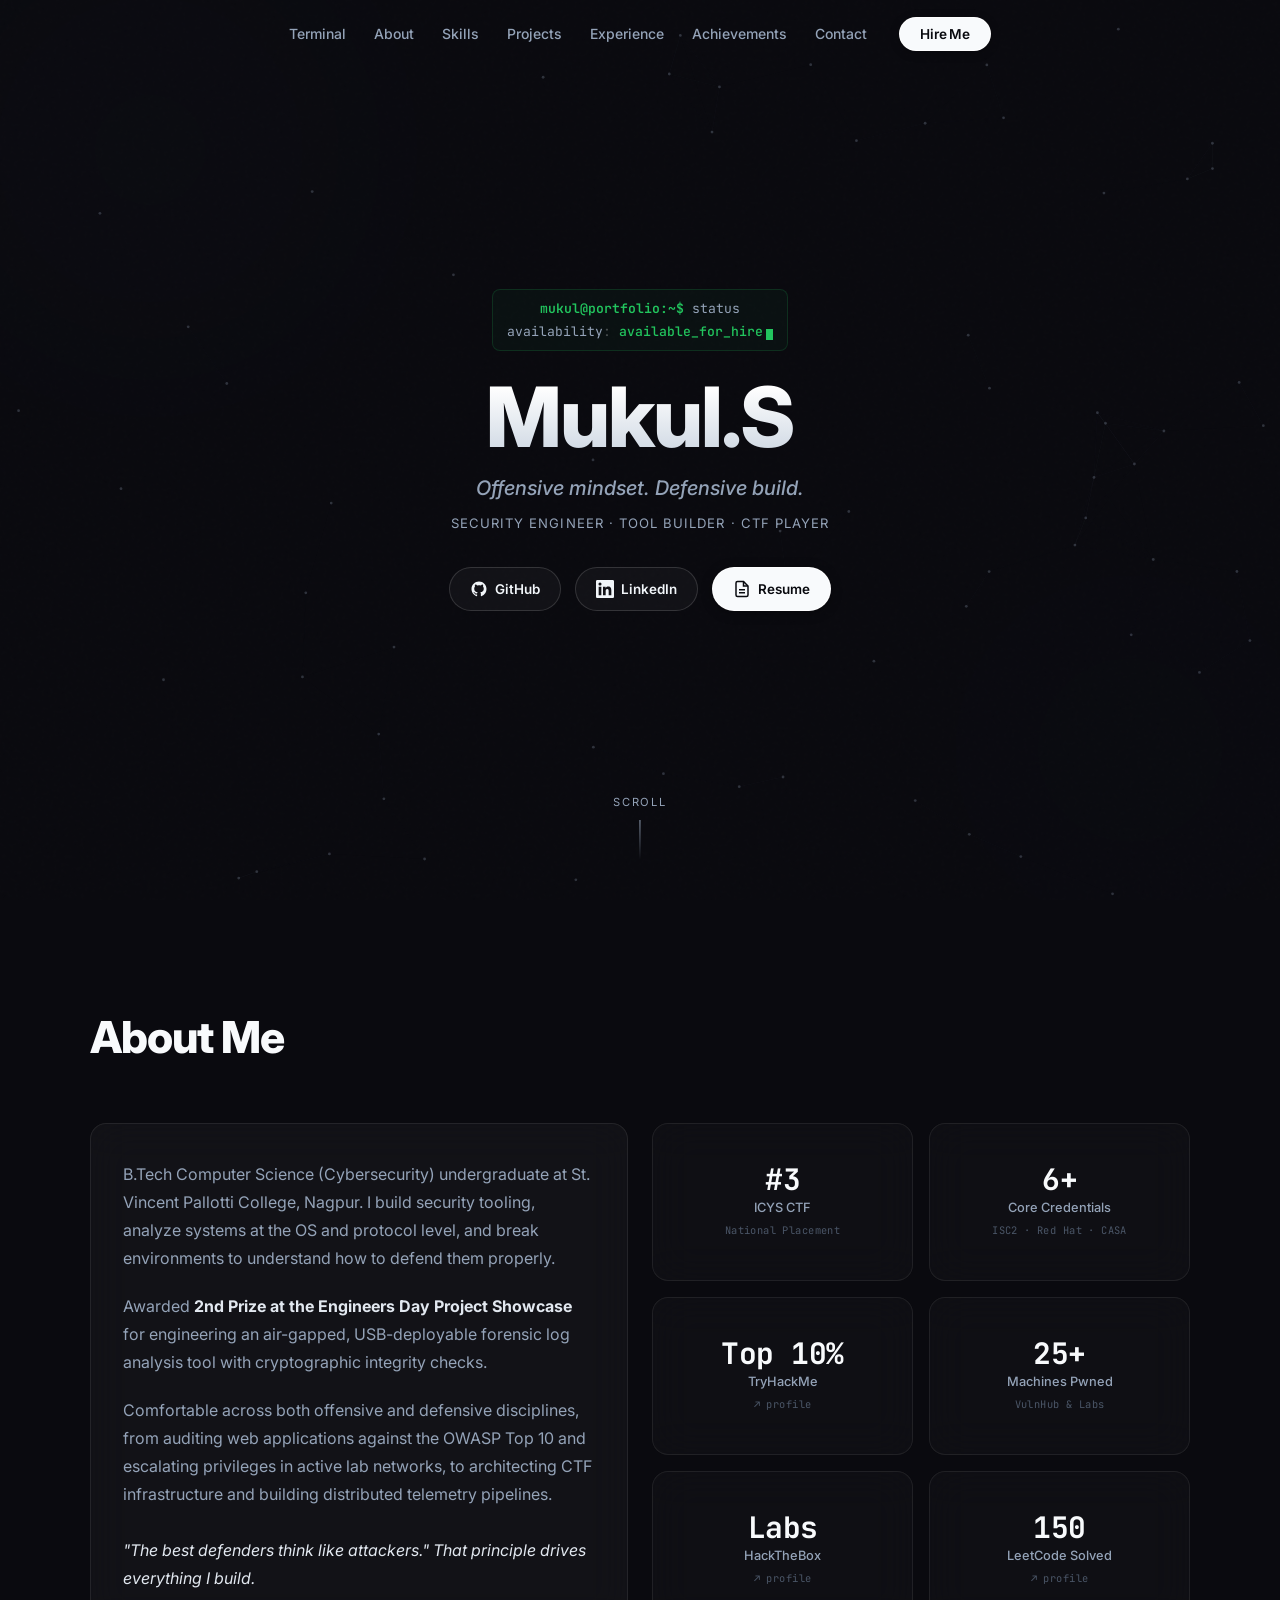
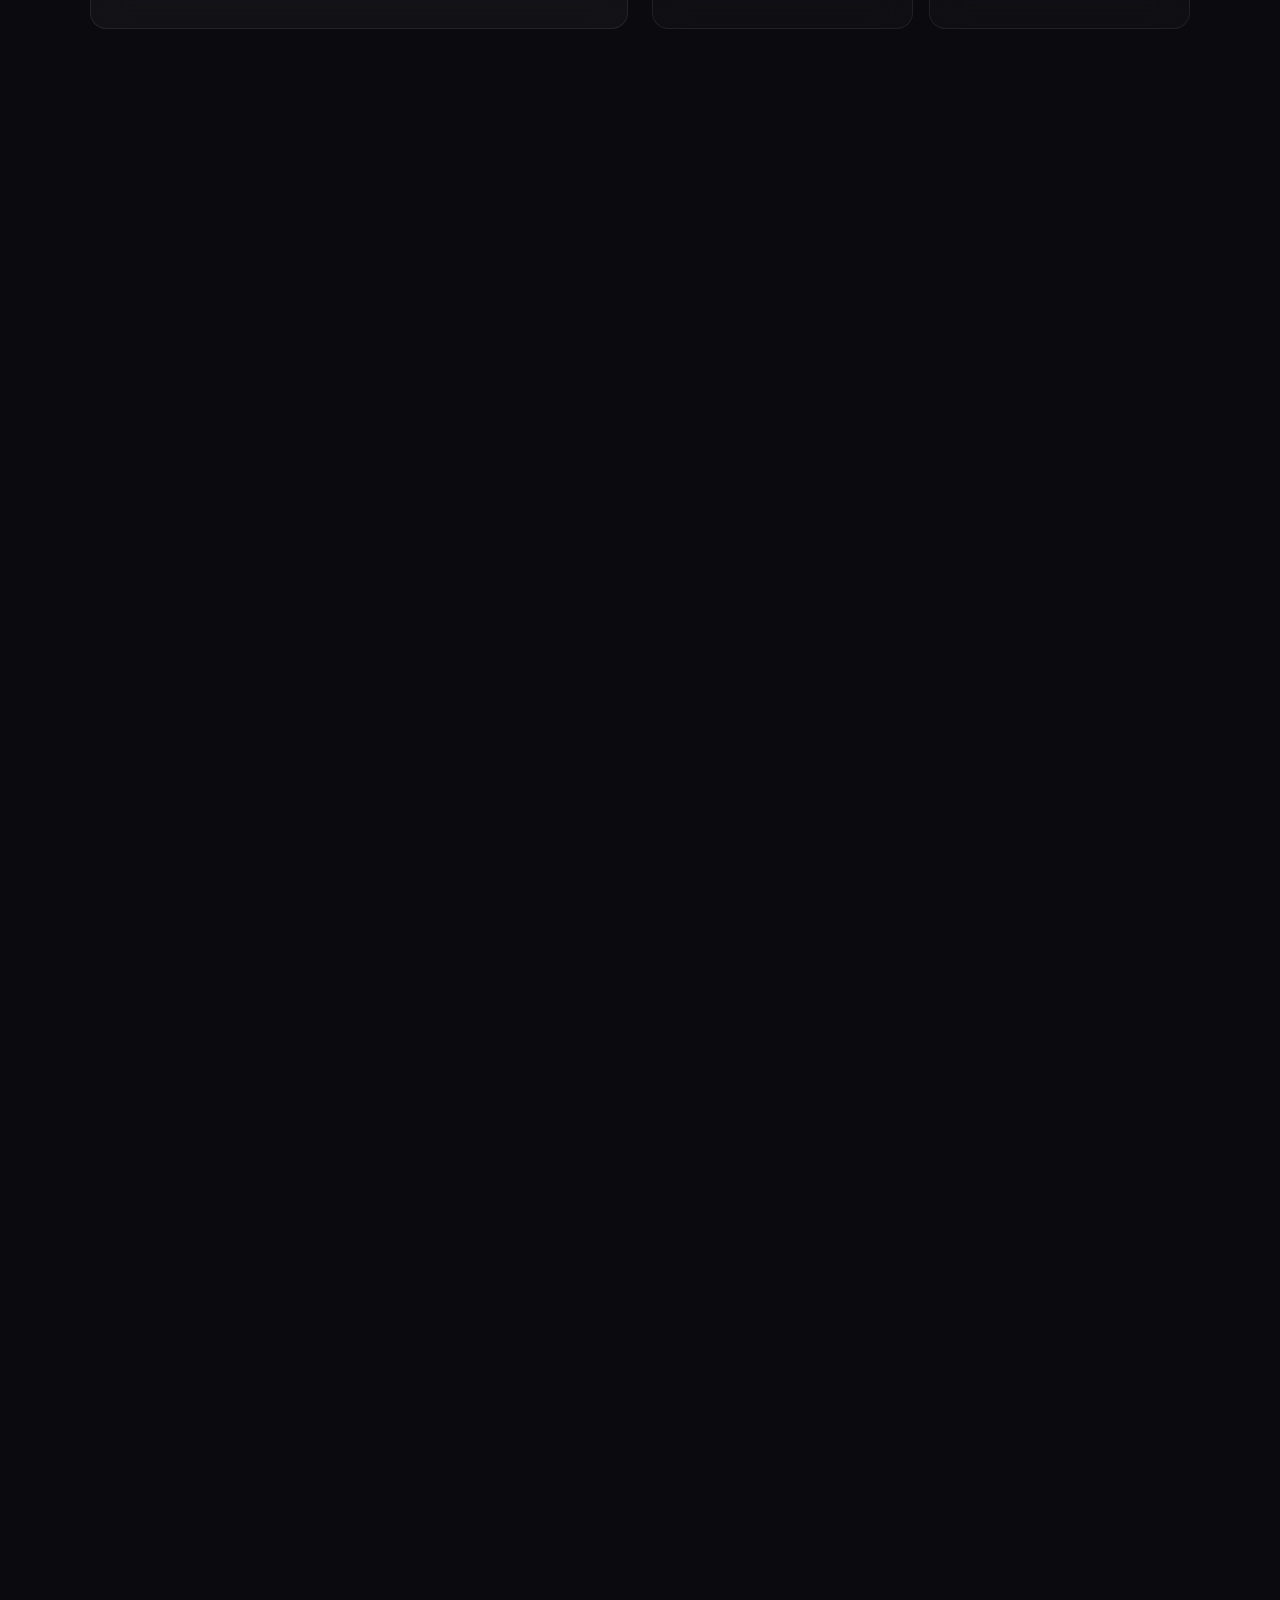
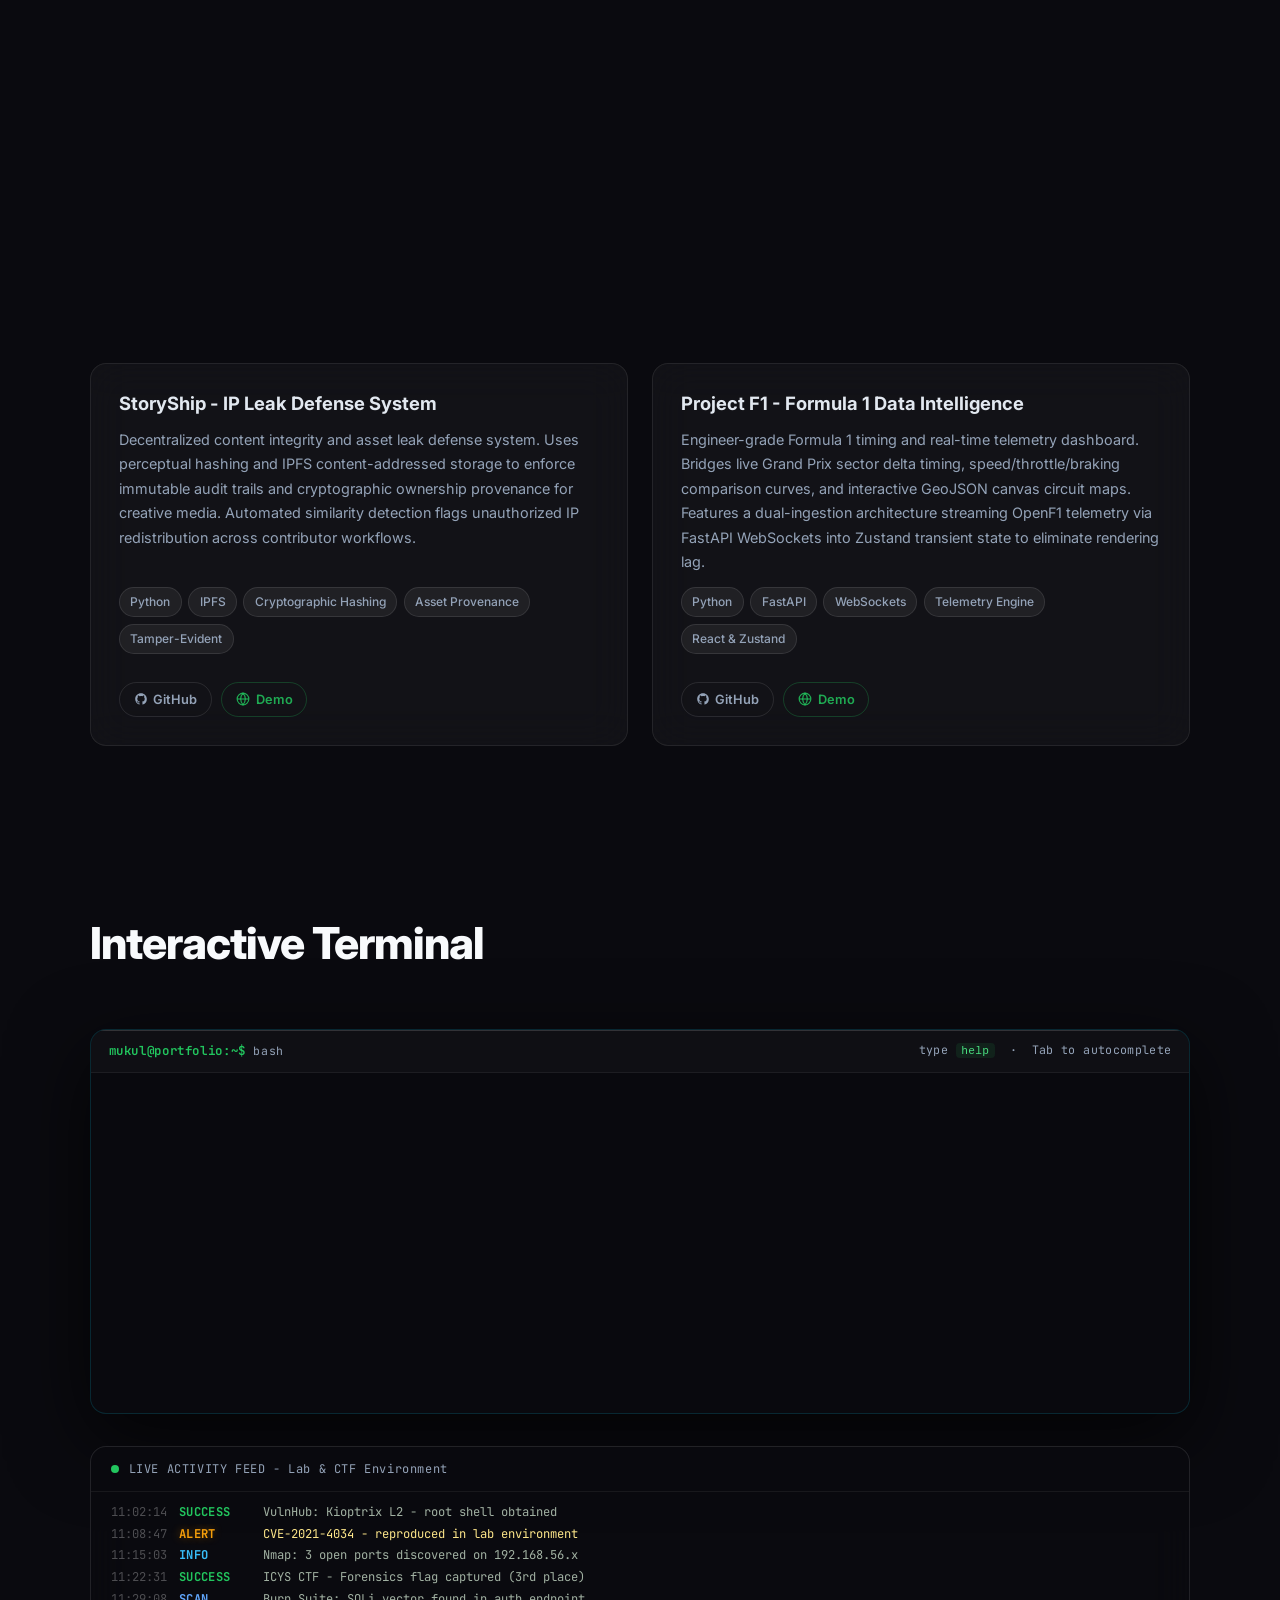
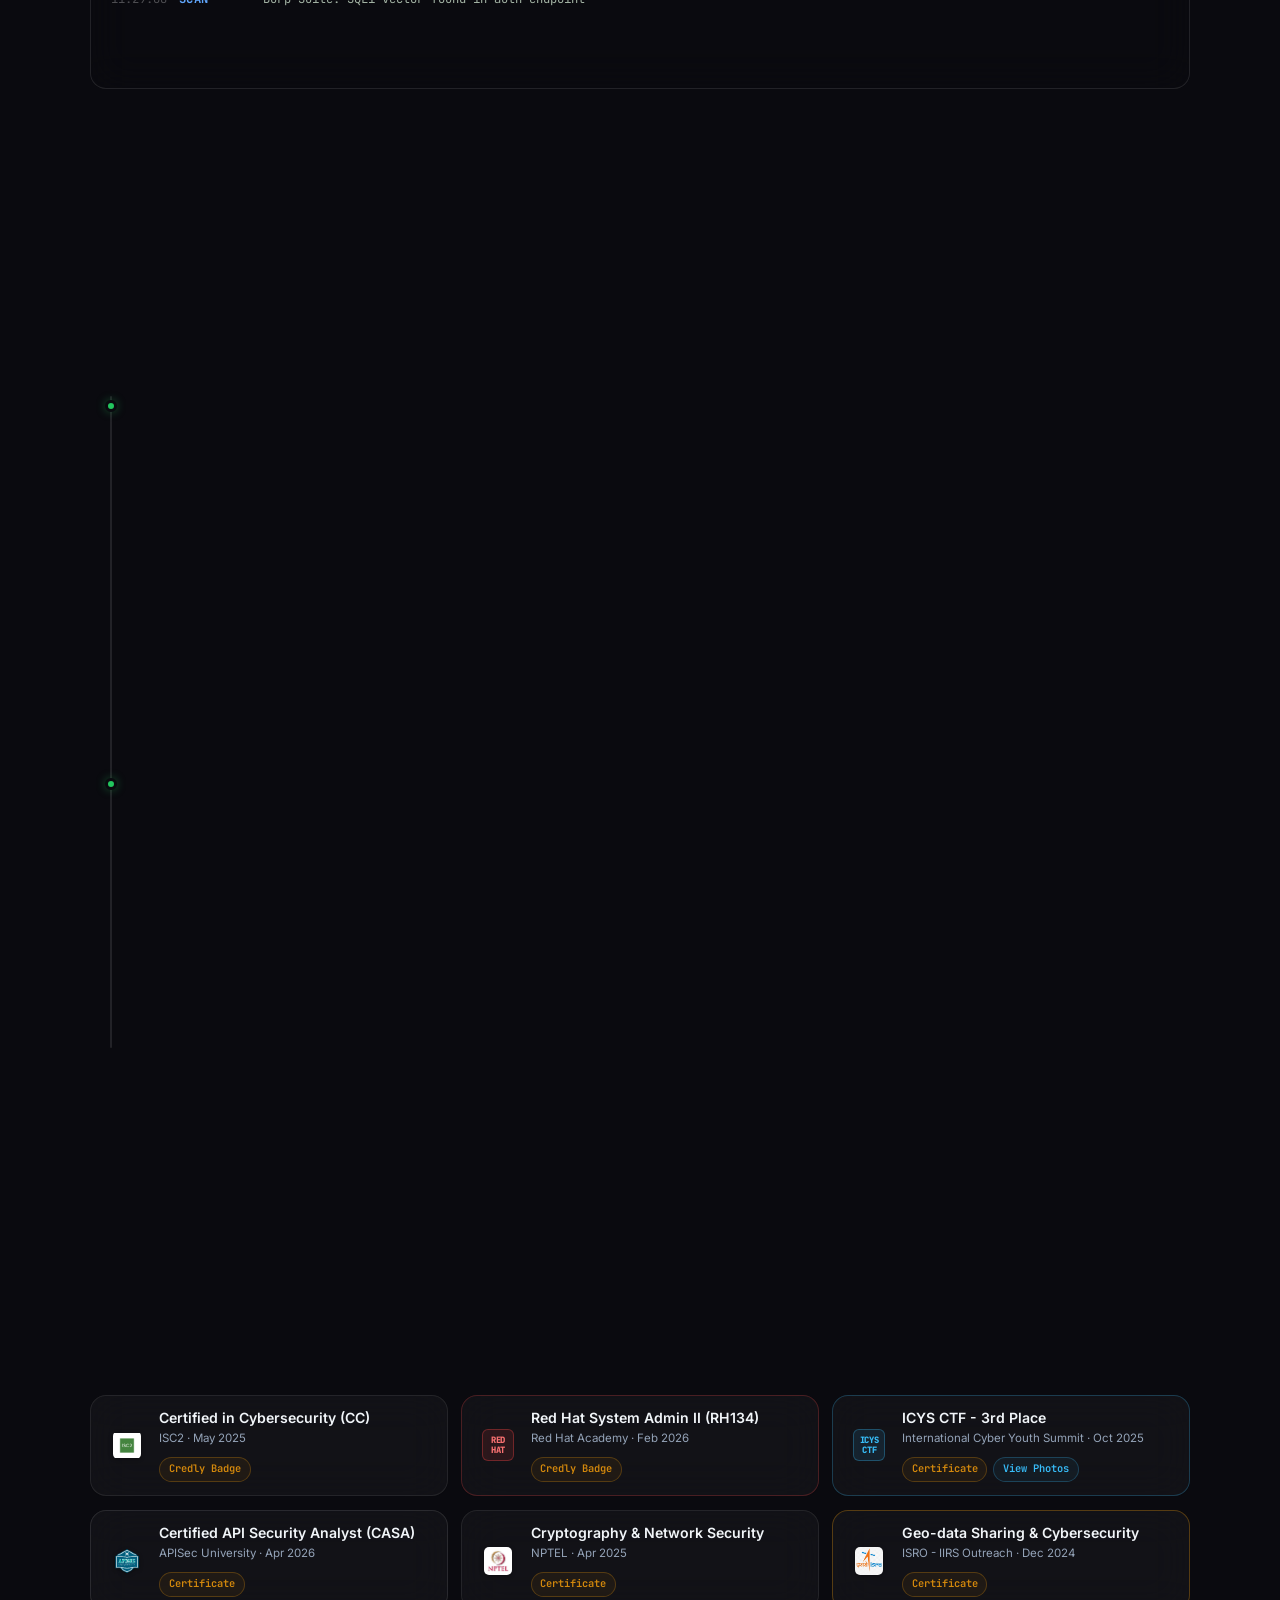
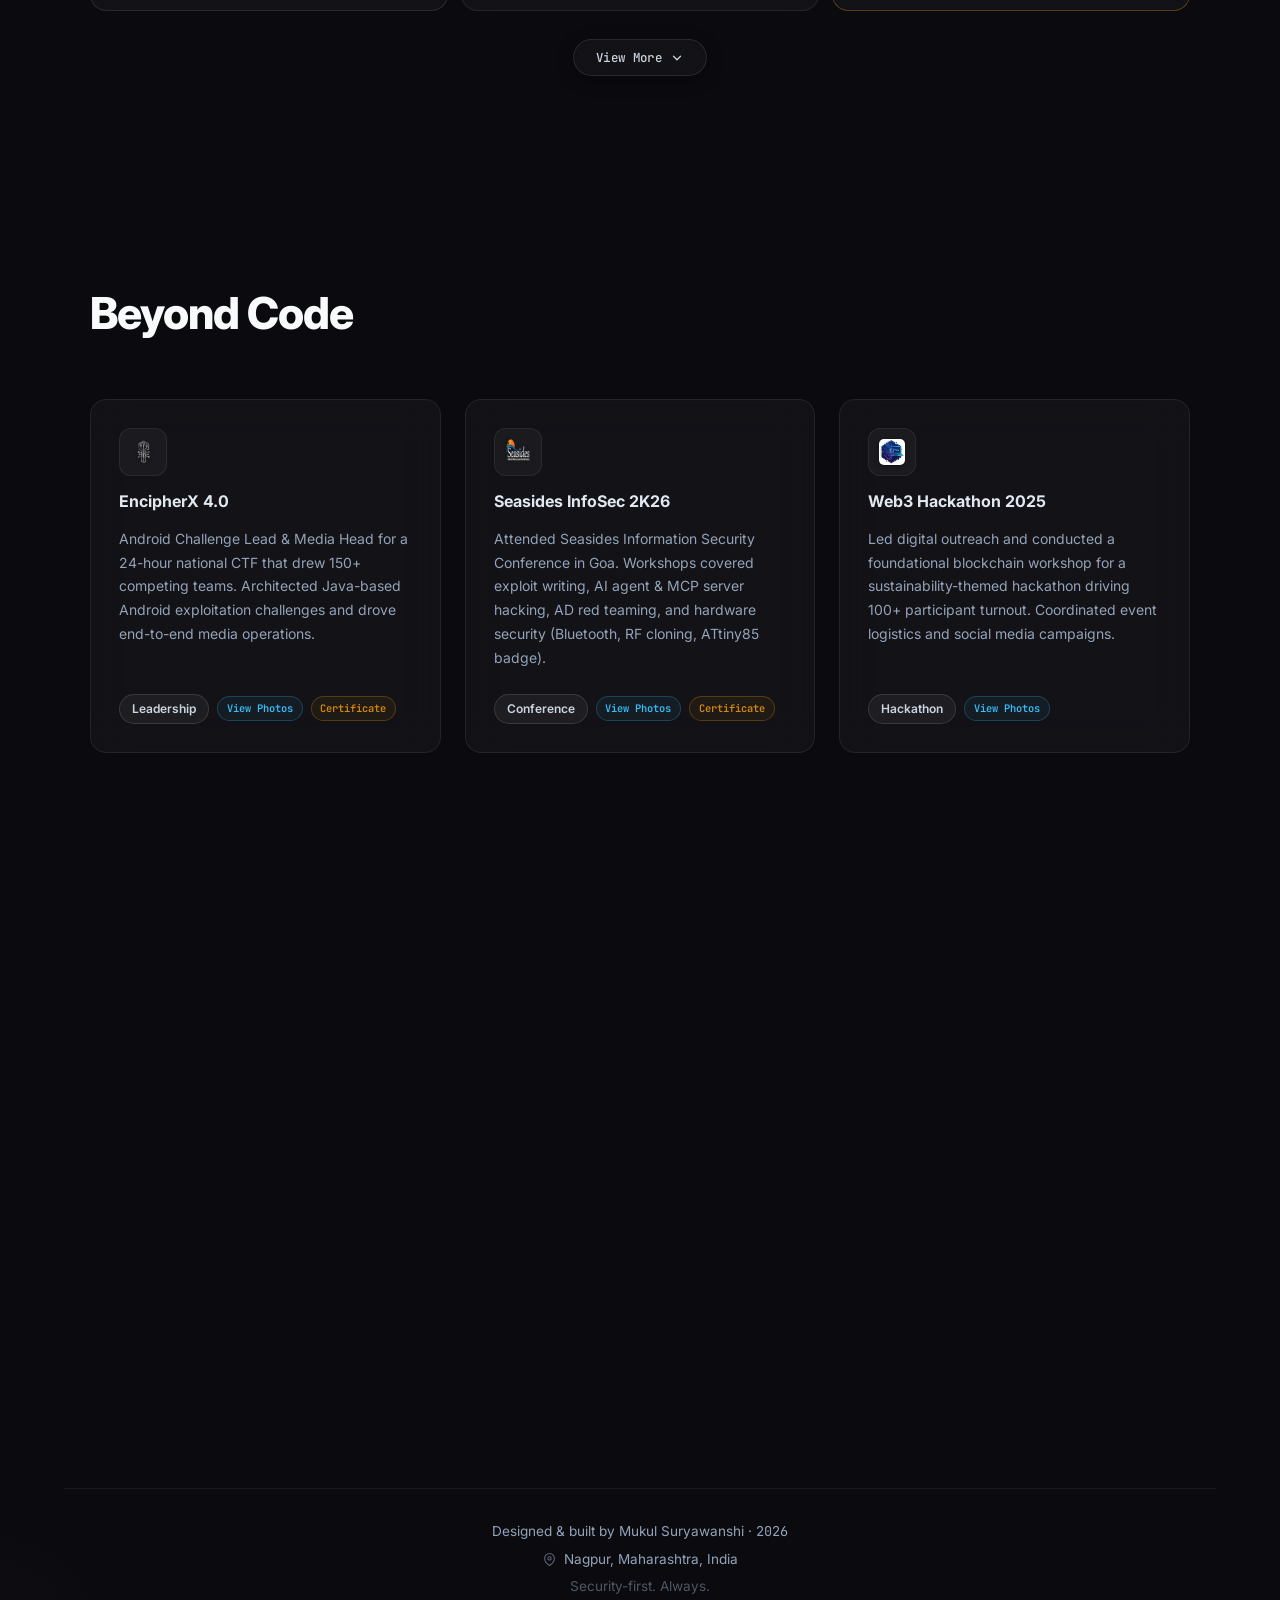
==== commit 351af8a7: "feat: match terminal width to experience container, compact certs cards, and modern View More pill" ====
--- a/index.html
+++ b/index.html
@@ -678,10 +678,10 @@
 
       <!-- VIEW MORE BUTTON -->
       <div class="view-more-certs-wrapper">
-        <button id="btn-toggle-certs" class="btn btn-outline" type="button">
-          <span id="toggle-certs-text">View More Credentials &amp; Achievements (4+)</span>
-          <svg id="toggle-certs-icon" width="14" height="14" viewBox="0 0 24 24" fill="none" stroke="currentColor" stroke-width="2">
-            <polyline points="6 9 12 15 18 9"/>
+        <button id="btn-toggle-certs" type="button" aria-expanded="false" aria-controls="more-certs">
+          <span id="toggle-certs-text">View More</span>
+          <svg id="toggle-certs-icon" width="14" height="14" viewBox="0 0 24 24" fill="none" stroke="currentColor" stroke-width="2.2" stroke-linecap="round" stroke-linejoin="round">
+            <path d="M6 9l6 6 6-6"/>
           </svg>
         </button>
       </div>
--- a/style.css
+++ b/style.css
@@ -605,11 +605,11 @@
 .badges-wall {
   display: grid;
   grid-template-columns: repeat(3, 1fr);
-  gap: 1rem;
+  gap: 0.85rem;
 }
 .badge-card {
-  padding: 1.5rem;
-  display: flex; align-items: center; gap: 1rem;
+  padding: 0.85rem 1.05rem;
+  display: flex; align-items: center; gap: 0.85rem;
 }
 .badge-card.gold { border-color: rgba(245,158,11,0.3); }
 .badge-card.gold:hover { border-color: rgba(245,158,11,0.5); }
@@ -619,31 +619,31 @@
 .badge-card.purple:hover, .badge-card.slate:hover { border-color: rgba(255, 255, 255, 0.25); }
 
 .badge-icon {
-  width: 44px; height: 44px;
+  width: 38px; height: 38px;
   display: flex; align-items: center; justify-content: center;
-  border-radius: 10px;
+  border-radius: 8px;
   flex-shrink: 0;
   overflow: hidden;
 }
 .org-logo-img {
-  width: 34px; height: 34px;
+  width: 28px; height: 28px;
   object-fit: contain;
+  border-radius: 5px;
+  filter: drop-shadow(0 1px 2px rgba(0,0,0,0.4));
+}
+.extra-logo-img {
+  width: 26px; height: 26px;
+  object-fit: contain;
+  border-radius: 5px;
+  filter: drop-shadow(0 1px 2px rgba(0,0,0,0.4));
+}
+.badge-mono {
+  font-size: 0.55rem; font-weight: 800;
+  font-family: 'JetBrains Mono', monospace;
+  width: 32px; height: 32px;
+  display: flex; align-items: center; justify-content: center;
   border-radius: 6px;
-  filter: drop-shadow(0 1px 3px rgba(0,0,0,0.4));
-}
-.extra-logo-img {
-  width: 30px; height: 30px;
-  object-fit: contain;
-  border-radius: 6px;
-  filter: drop-shadow(0 1px 3px rgba(0,0,0,0.4));
-}
-.badge-mono {
-  font-size: 0.6rem; font-weight: 800;
-  font-family: 'JetBrains Mono', monospace;
-  width: 36px; height: 36px;
-  display: flex; align-items: center; justify-content: center;
-  border-radius: 8px;
-  text-align: center; line-height: 1.2;
+  text-align: center; line-height: 1.15;
   letter-spacing: -0.3px;
 }
 .gold-mono  { background: rgba(245,158,11,0.15); color: var(--gold);     border: 1px solid rgba(245,158,11,0.35); }
@@ -653,11 +653,11 @@
 .badge-card.red { border-color: rgba(239, 68, 68, 0.25); }
 .badge-card.red:hover { border-color: rgba(239, 68, 68, 0.5); box-shadow: 0 8px 30px rgba(239, 68, 68, 0.12); }
 
-.badge-content { display: flex; flex-direction: column; gap: 0.15rem; }
-.badge-title { font-size: 0.95rem; font-weight: 700; }
-.badge-sub { font-size: 0.78rem; color: var(--text-muted); }
-
-/* View More Certs */
+.badge-content { display: flex; flex-direction: column; gap: 0.15rem; min-width: 0; }
+.badge-title { font-size: 0.88rem; font-weight: 600; line-height: 1.25; color: #f1f5f9; }
+.badge-sub { font-size: 0.72rem; color: var(--text-muted); }
+
+/* View More Certs - Modern Interactive Pill */
 .view-more-certs-wrapper {
   display: flex;
   justify-content: center;
@@ -668,22 +668,54 @@
   align-items: center;
   gap: 0.5rem;
   font-family: 'JetBrains Mono', monospace;
-  font-size: 0.85rem;
-  padding: 0.65rem 1.4rem;
-  border-radius: 8px;
+  font-size: 0.78rem;
+  font-weight: 500;
+  letter-spacing: 0.03em;
+  padding: 0.55rem 1.35rem;
+  border-radius: 9999px;
+  background: rgba(255, 255, 255, 0.035);
+  border: 1px solid rgba(255, 255, 255, 0.1);
+  color: #cbd5e1;
+  backdrop-filter: blur(14px);
+  -webkit-backdrop-filter: blur(14px);
   cursor: pointer;
-  transition: all 0.25s ease;
+  transition: all 0.25s cubic-bezier(0.16, 1, 0.3, 1);
+  box-shadow: 0 4px 18px rgba(0, 0, 0, 0.25);
+  outline: none;
+}
+#btn-toggle-certs:hover {
+  background: rgba(6, 182, 212, 0.08);
+  border-color: rgba(6, 182, 212, 0.45);
+  color: #f8fafc;
+  transform: translateY(-2px);
+  box-shadow: 0 8px 24px rgba(6, 182, 212, 0.18);
+}
+#btn-toggle-certs:active {
+  transform: translateY(0);
 }
 #toggle-certs-icon {
-  transition: transform 0.3s ease;
+  width: 14px;
+  height: 14px;
+  color: var(--cyan);
+  transition: transform 0.35s cubic-bezier(0.34, 1.56, 0.64, 1);
 }
 .more-certs-container {
   display: none;
-  margin-top: 1rem;
+  margin-top: 0.85rem;
 }
 .more-certs-container.expanded {
   display: grid;
-  animation: fadeIn 0.4s ease forwards;
+  animation: expandCerts 0.35s cubic-bezier(0.16, 1, 0.3, 1) forwards;
+}
+@keyframes expandCerts {
+  from {
+    opacity: 0;
+    transform: translateY(-8px);
+  }
+  to {
+    opacity: 1;
+    transform: translateY(0);
+  }
 }
 
 /* -- EXTRAS --------------------------------------------------- */
@@ -939,7 +971,9 @@
   position: relative; z-index: 1;
 }
 #terminal-widget {
-  max-width: 860px; margin: 0 auto;
+  width: 100%;
+  max-width: 100%;
+  margin: 0 auto;
   border-radius: var(--radius);
   border: 1px solid rgba(6, 182, 212, 0.18);
   background: rgba(10, 10, 15, 0.75);
@@ -1046,7 +1080,9 @@
 
 /* -- CTF ACTIVITY FEED ----------------------------------------- */
 .ctf-feed-wrapper {
-  max-width: 860px; margin: 2rem auto 0;
+  width: 100%;
+  max-width: 100%;
+  margin: 2rem auto 0;
   border-radius: var(--radius);
   border: 1px solid rgba(255, 255, 255, 0.1);
   background: rgba(10,10,15,0.8);
@@ -1202,12 +1238,12 @@
 .project-link-live:hover { color: #22c55e; border-color: rgba(34,197,94,0.5); background: rgba(34,197,94,0.08); }
 
 /* -- BADGE PROOF & CERT LINKS ---------------------------------- */
-.badge-proof-links { display: flex; gap: 0.5rem; flex-wrap: nowrap; align-items: center; margin-top: 0.5rem; }
+.badge-proof-links { display: flex; gap: 0.35rem; flex-wrap: wrap; align-items: center; margin-top: 0.35rem; }
 .proof-thumb-btn, .cert-btn {
-  display: inline-flex; align-items: center; gap: 0.3rem;
-  font-family: 'JetBrains Mono', monospace;
-  font-size: 0.68rem; font-weight: 600;
-  padding: 0.22rem 0.65rem; border-radius: 99px;
+  display: inline-flex; align-items: center; gap: 0.25rem;
+  font-family: 'JetBrains Mono', monospace;
+  font-size: 0.65rem; font-weight: 600;
+  padding: 0.16rem 0.55rem; border-radius: 99px;
   text-decoration: none; cursor: pointer; border: 1px solid;
   transition: all 0.2s;
 }
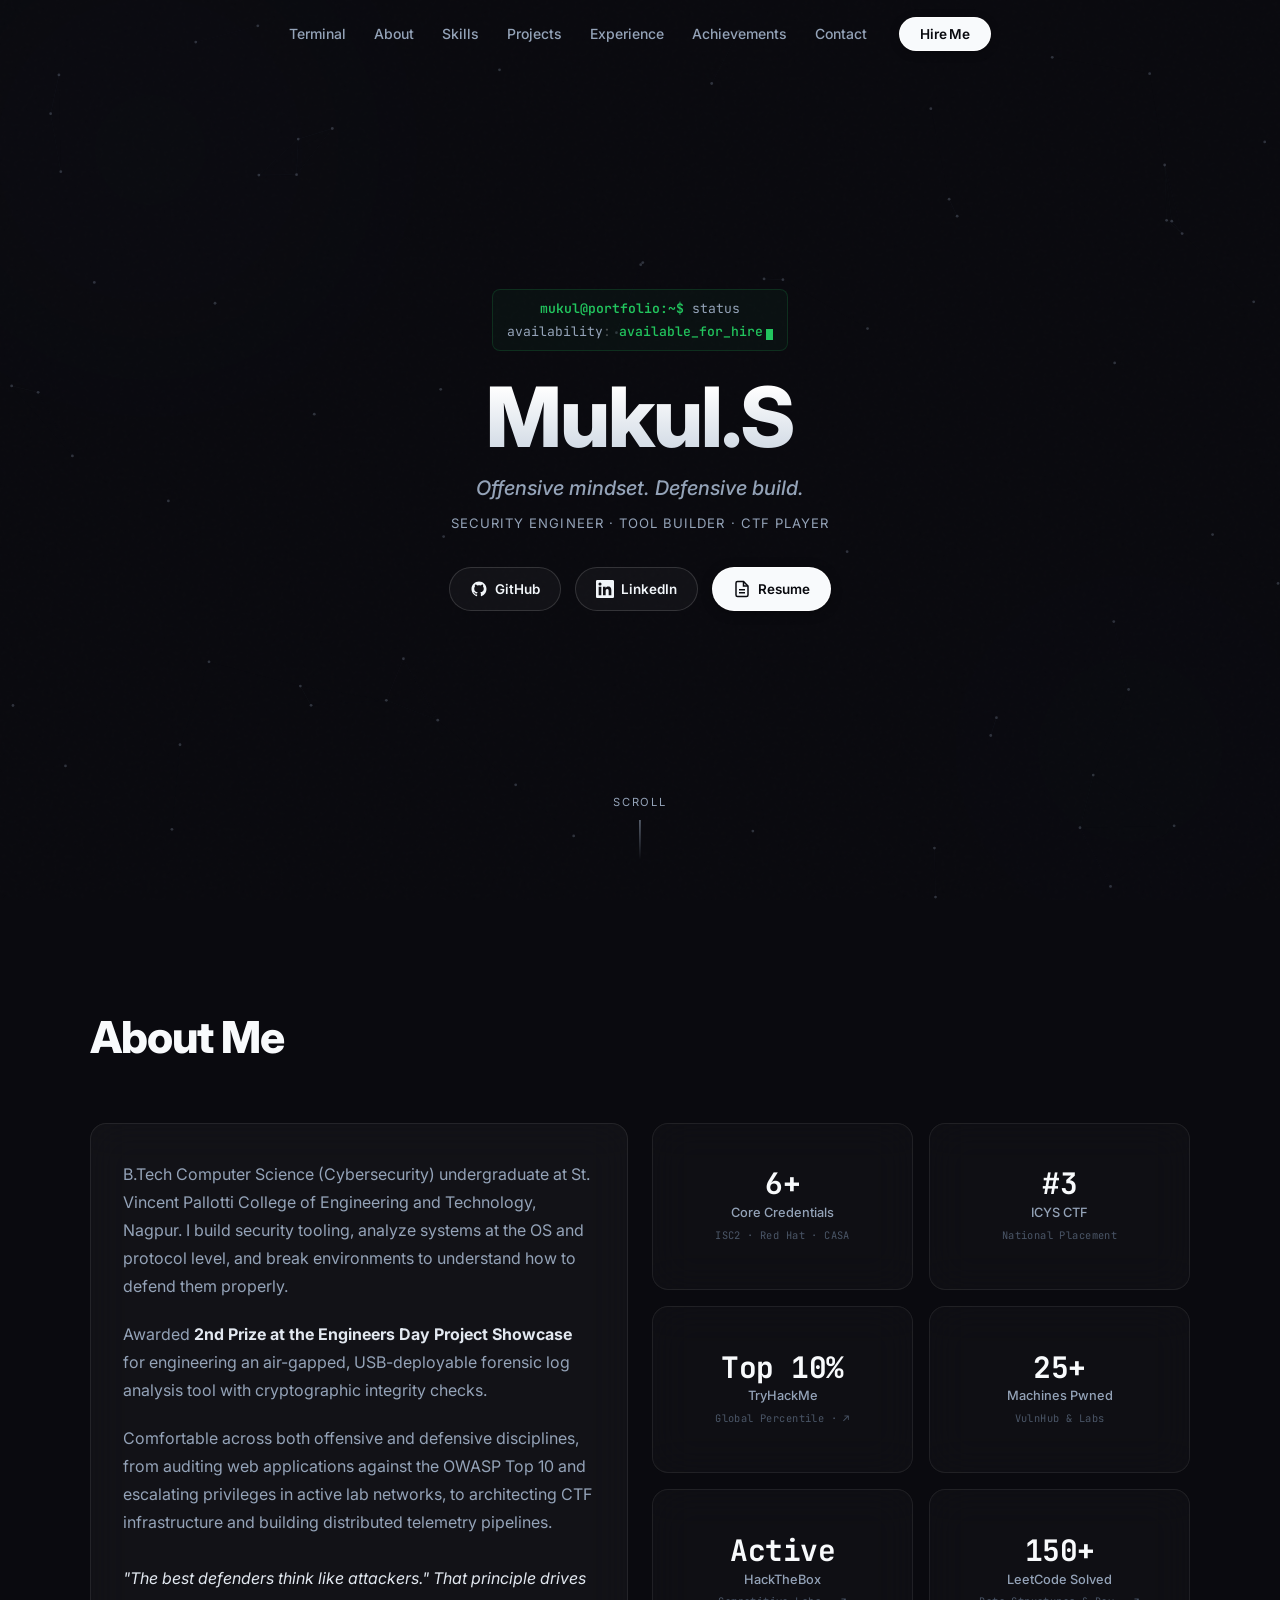
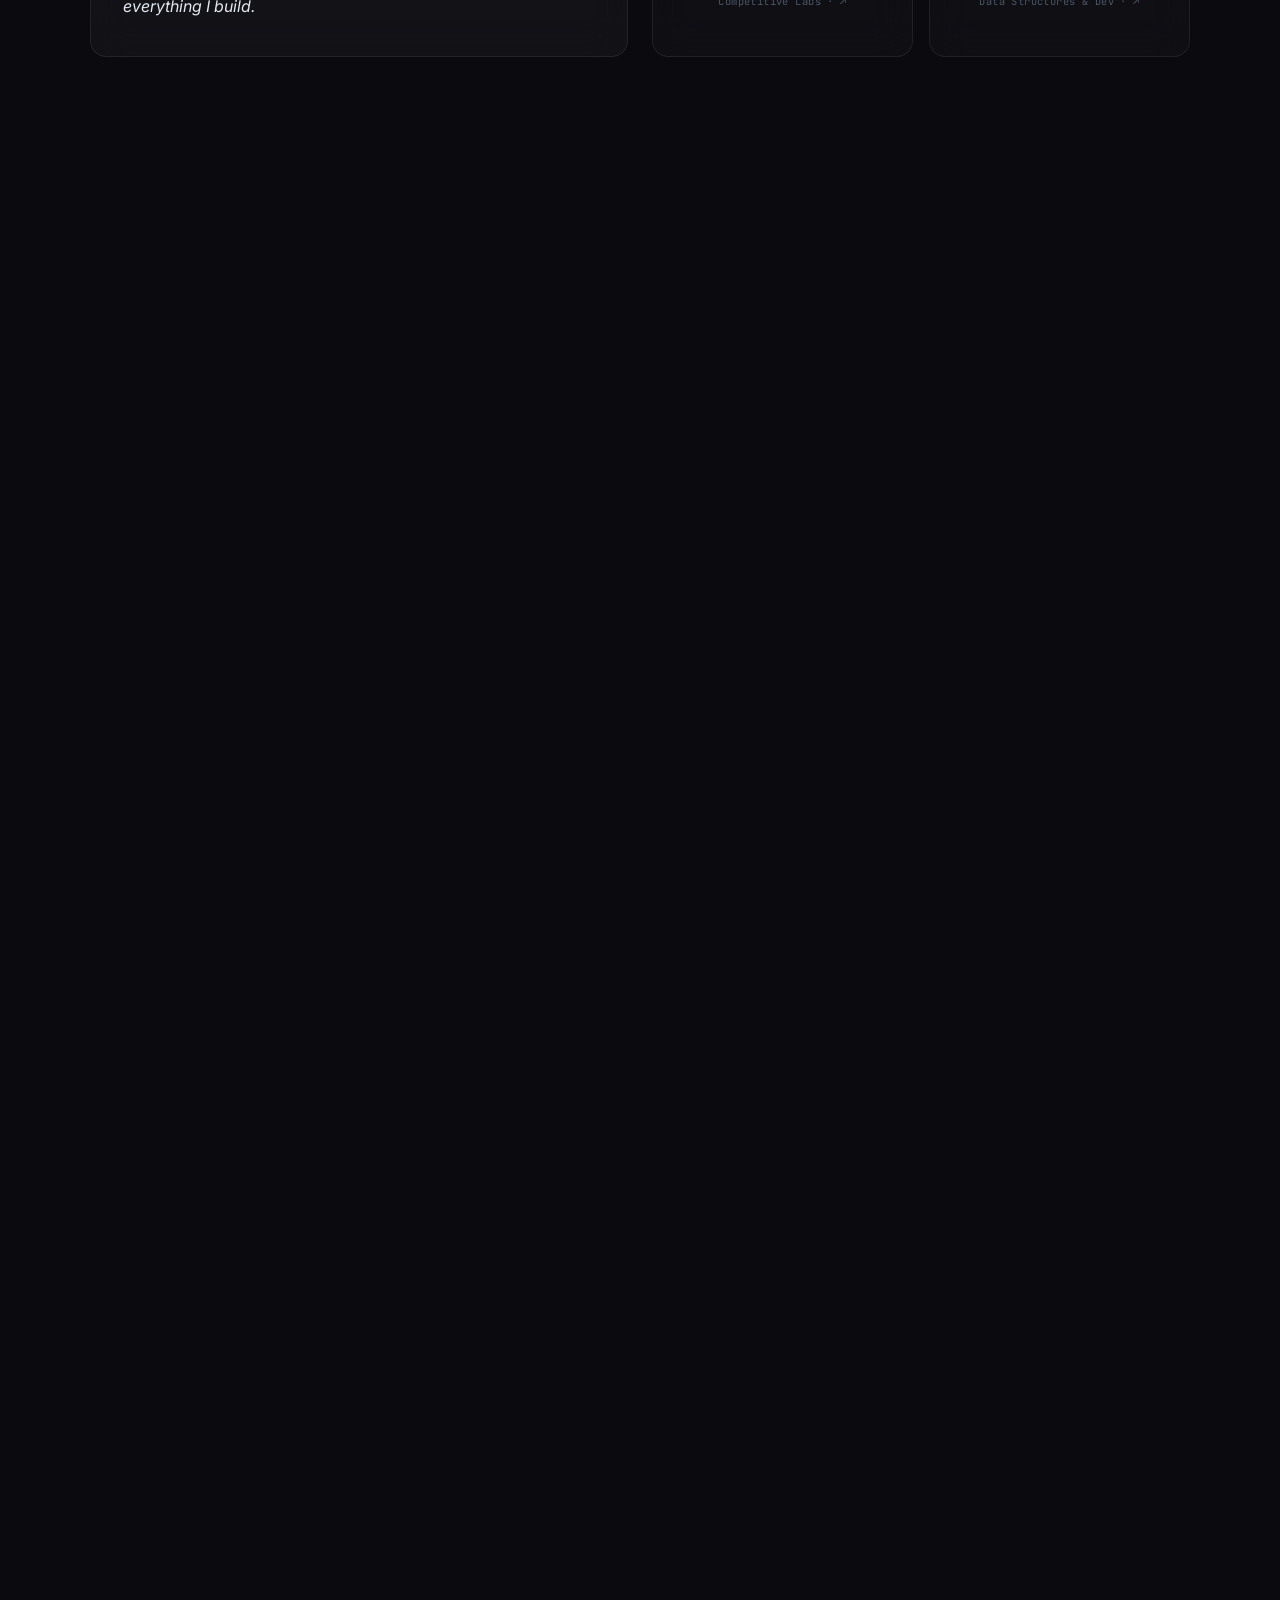
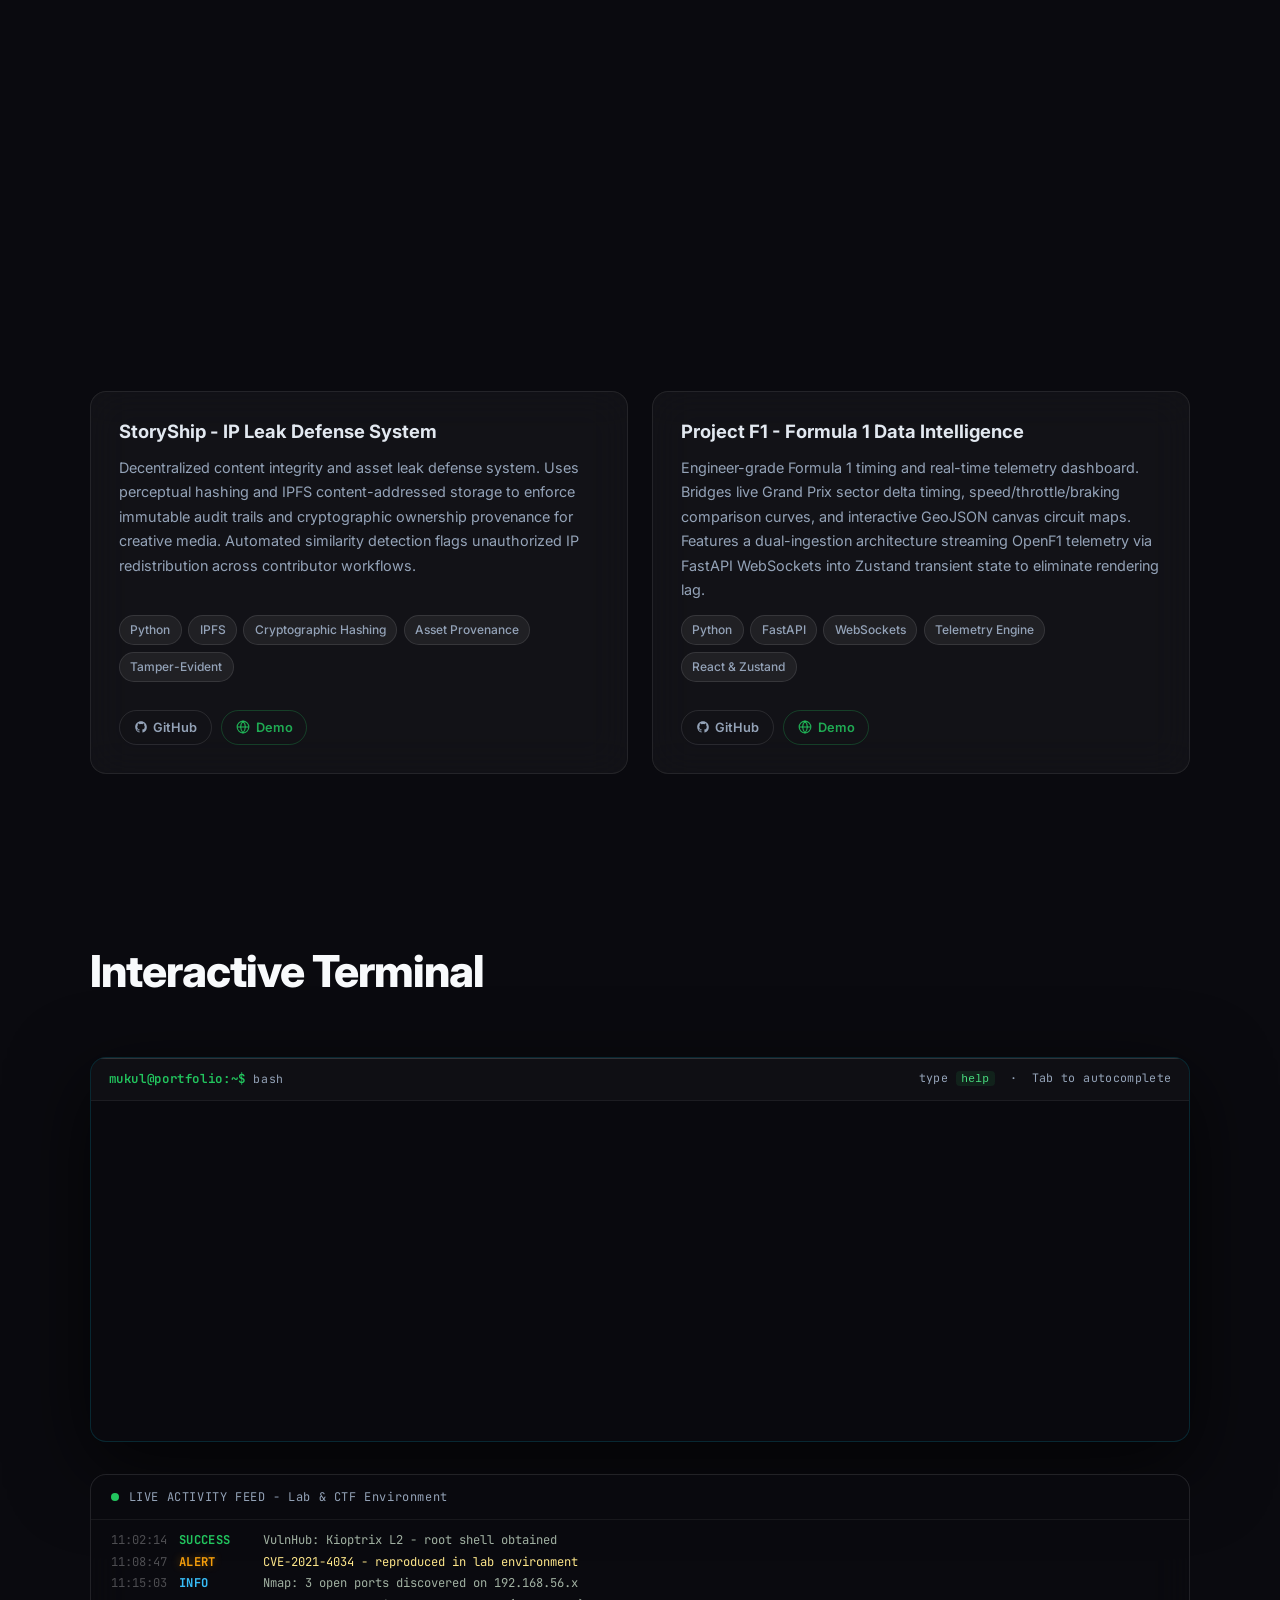
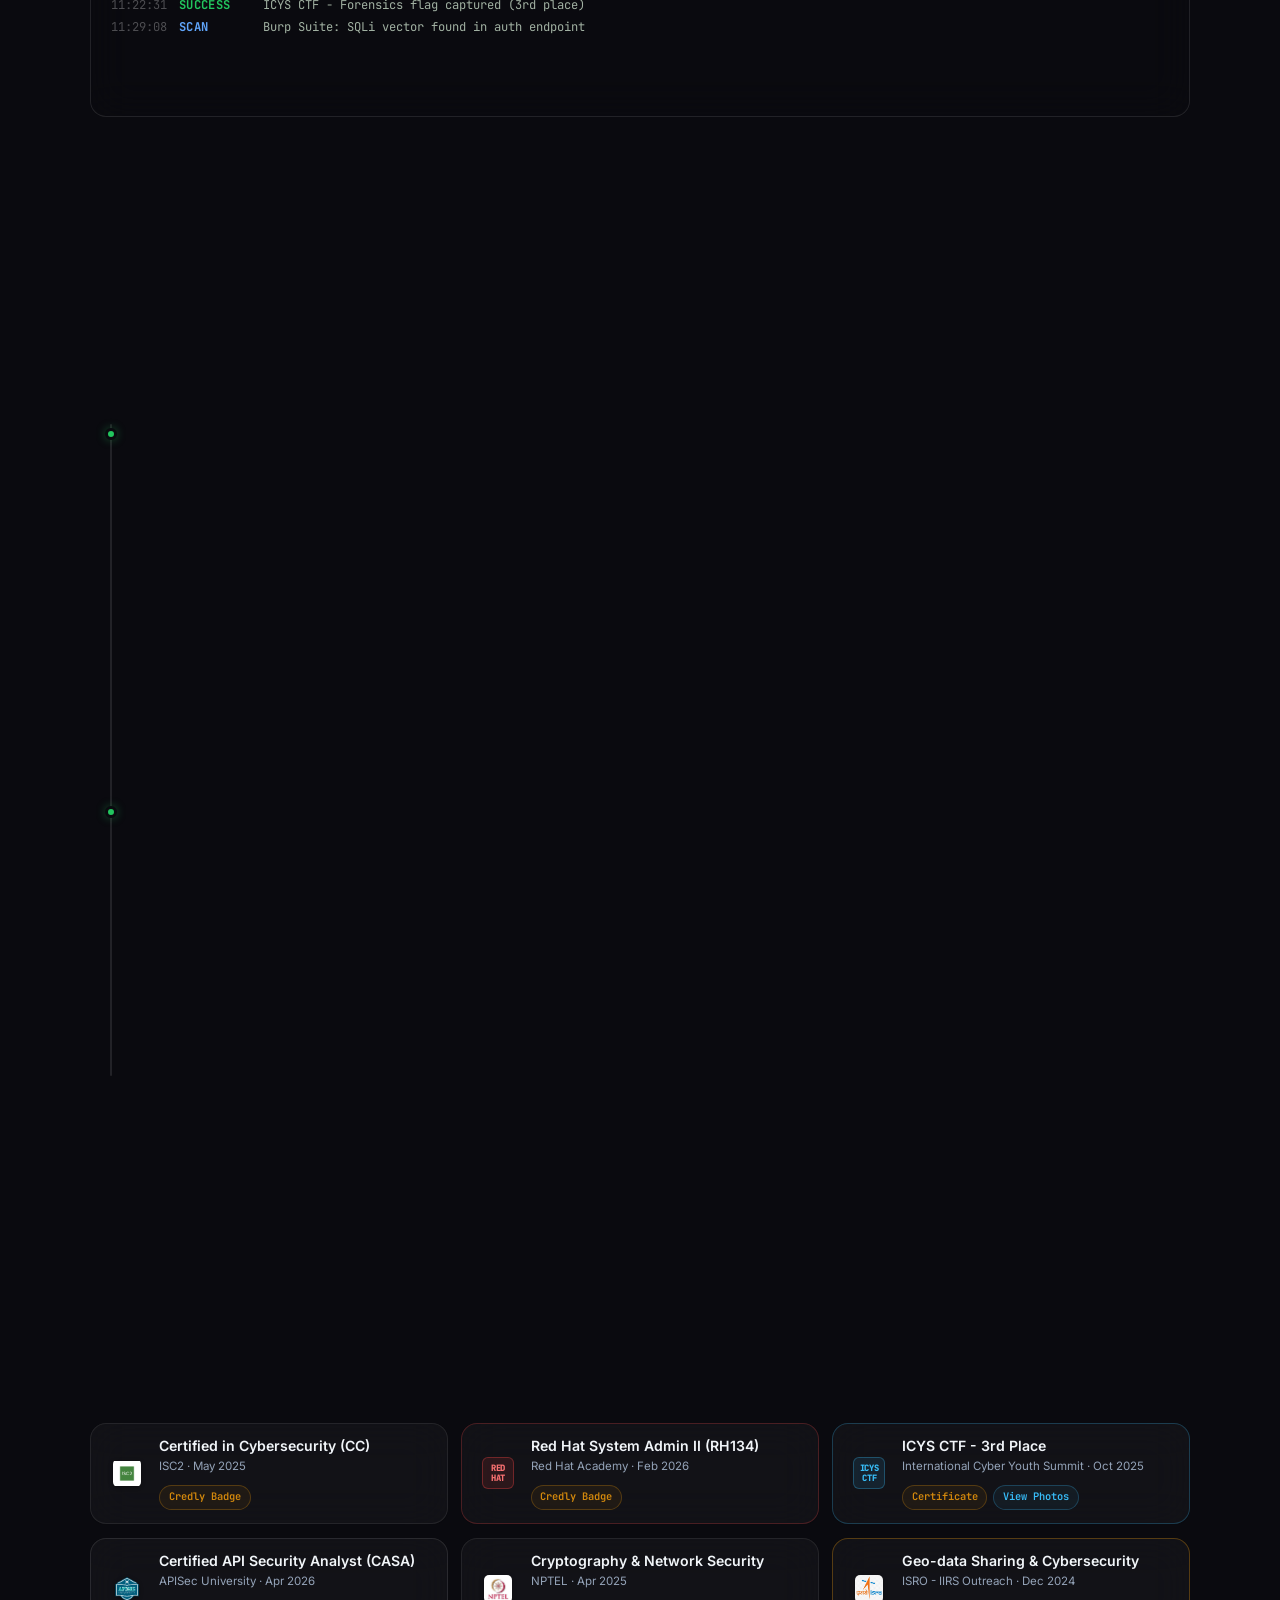
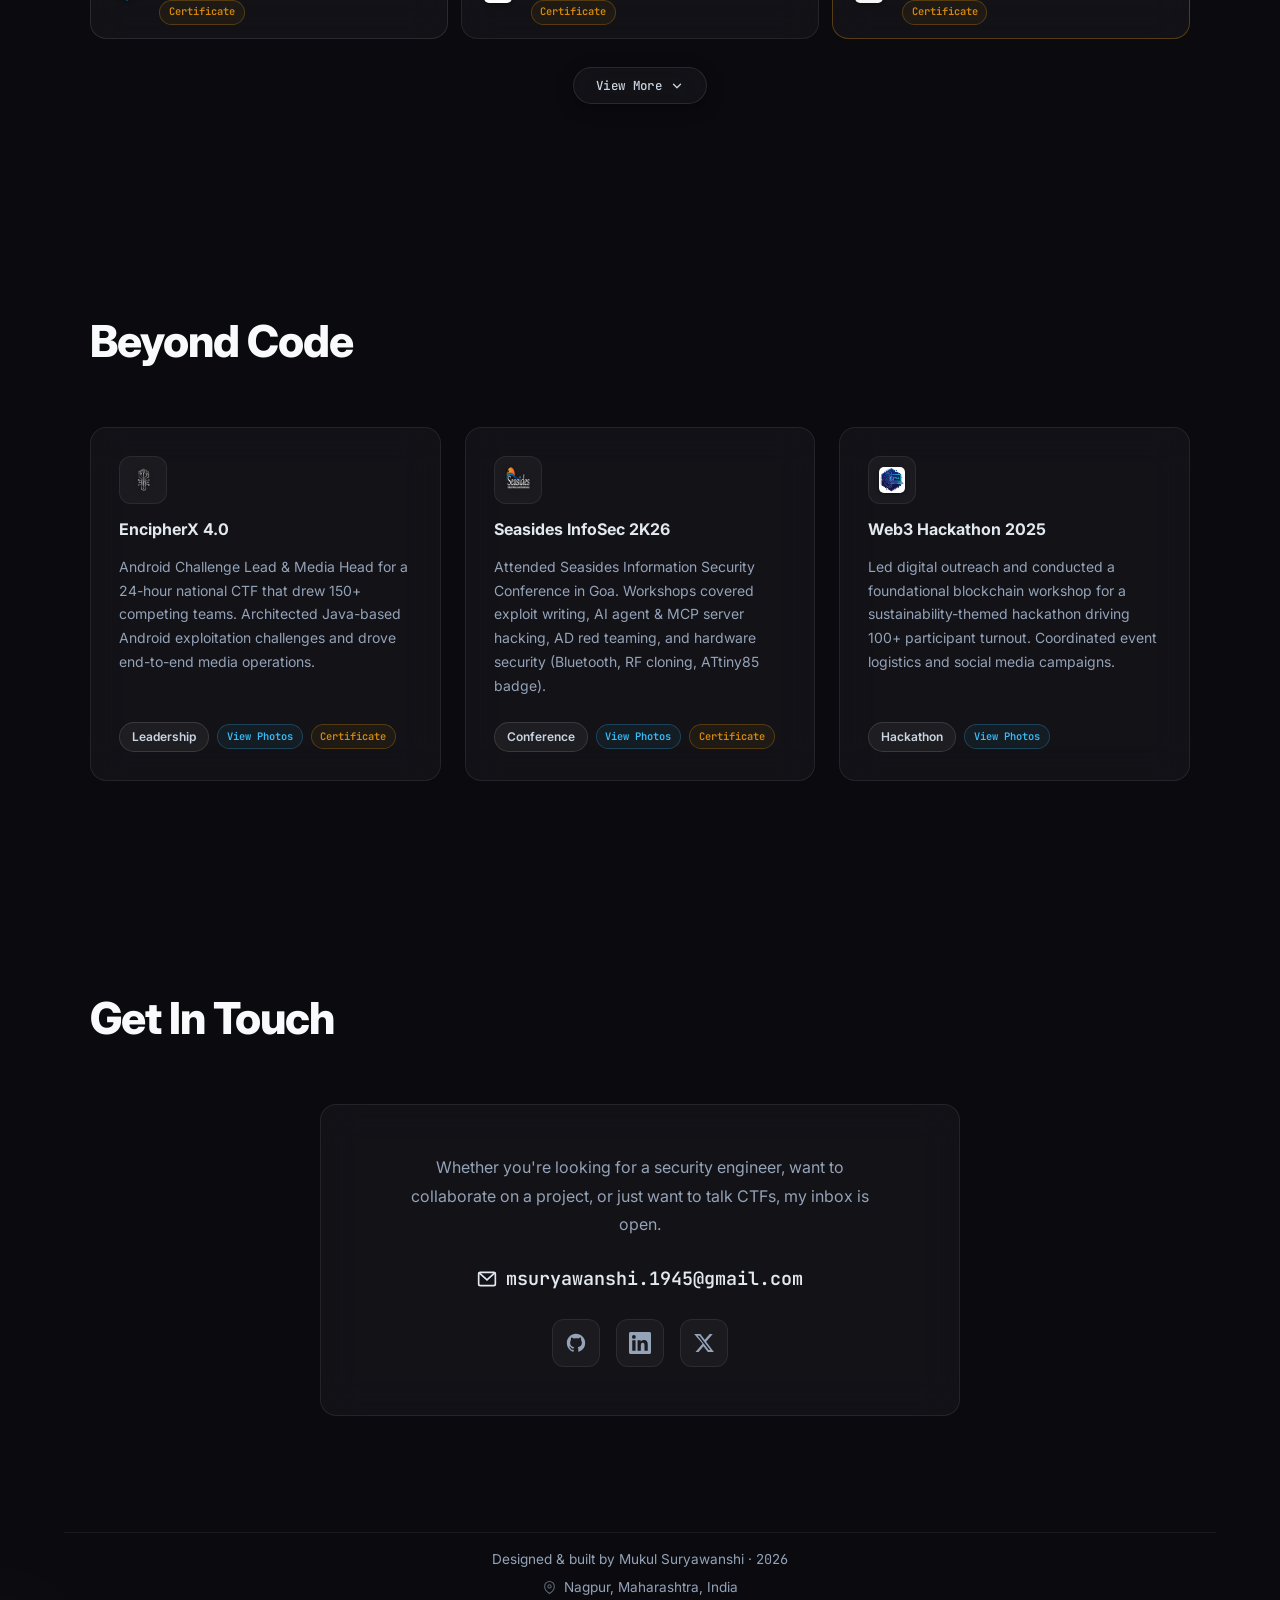
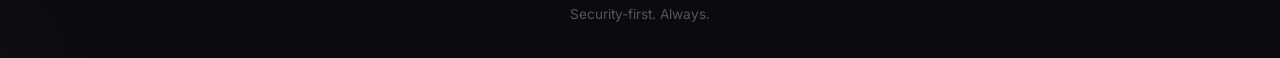
==== commit d7d3eb6f: "feat: optimize recruiter stat cards, Project F1 badge, borderless header, footer divider, and colleg" ====
--- a/index.html
+++ b/index.html
@@ -171,29 +171,29 @@
       <h2 class="section-title">About Me</h2>
       <div class="about-grid">
         <div class="about-text glass-card">
-          <p>B.Tech Computer Science (Cybersecurity) undergraduate at St. Vincent Pallotti College, Nagpur. I build security tooling, analyze systems at the OS and protocol level, and break environments to understand how to defend them properly.</p>
+          <p>B.Tech Computer Science (Cybersecurity) undergraduate at St. Vincent Pallotti College of Engineering and Technology, Nagpur. I build security tooling, analyze systems at the OS and protocol level, and break environments to understand how to defend them properly.</p>
           <p>Awarded <strong>2nd Prize at the Engineers Day Project Showcase</strong> for engineering an air-gapped, USB-deployable forensic log analysis tool with cryptographic integrity checks.</p>
           <p>Comfortable across both offensive and defensive disciplines, from auditing web applications against the OWASP Top 10 and escalating privileges in active lab networks, to architecting CTF infrastructure and building distributed telemetry pipelines.</p>
           <p style="margin-top: 0.5rem; color: var(--cyan-l); font-style: italic;">"The best defenders think like attackers." That principle drives everything I build.</p>
         </div>
         <div class="about-stats">
 
+          <div class="stat-card glass-card">
+            <span class="stat-num" id="stat-certs">6+</span>
+            <span class="stat-label">Core Credentials</span>
+            <span class="stat-sub">ISC2 &middot; Red Hat &middot; CASA</span>
+          </div>
           <div class="stat-card glass-card">
             <span class="stat-num" id="stat-ctf">#3</span>
             <span class="stat-label">ICYS CTF</span>
             <span class="stat-sub">National Placement</span>
-          </div>
-          <div class="stat-card glass-card">
-            <span class="stat-num" id="stat-certs">6+</span>
-            <span class="stat-label">Core Credentials</span>
-            <span class="stat-sub">ISC2 &middot; Red Hat &middot; CASA</span>
           </div>
           <a class="stat-card glass-card" id="stat-thm-card"
             href="https://tryhackme.com/p/msuryawanshi05" target="_blank" rel="noopener"
             title="View TryHackMe profile" style="text-decoration:none;cursor:pointer">
             <span class="stat-num" id="stat-thm">Top 10%</span>
             <span class="stat-label">TryHackMe</span>
-            <span class="stat-sub">&#8599; profile</span>
+            <span class="stat-sub">Global Percentile &middot; &#8599;</span>
           </a>
           <div class="stat-card glass-card">
             <span class="stat-num" id="stat-machines">25+</span>
@@ -203,16 +203,16 @@
           <a class="stat-card glass-card" id="stat-htb-card"
             href="https://profile.hackthebox.com/profile/019fe6cd-1983-7008-9b4c-52c9297028e7?utm_medium=copy_url" target="_blank" rel="noopener"
             title="View HackTheBox profile" style="text-decoration:none;cursor:pointer">
-            <span class="stat-num" id="stat-htb">Labs</span>
+            <span class="stat-num" id="stat-htb">Active</span>
             <span class="stat-label">HackTheBox</span>
-            <span class="stat-sub">&#8599; profile</span>
+            <span class="stat-sub">Competitive Labs &middot; &#8599;</span>
           </a>
           <a class="stat-card glass-card" id="stat-lc-card"
             href="https://leetcode.com/u/msuryawanshi05/" target="_blank" rel="noopener"
             title="View LeetCode profile" style="text-decoration:none;cursor:pointer">
-            <span class="stat-num" id="stat-leetcode">150</span>
+            <span class="stat-num" id="stat-leetcode">150+</span>
             <span class="stat-label">LeetCode Solved</span>
-            <span class="stat-sub">&#8599; profile</span>
+            <span class="stat-sub">Data Structures &amp; Dev &middot; &#8599;</span>
           </a>
         </div>
       </div>
@@ -403,7 +403,7 @@
         <div class="project-card glass-card">
           <div class="project-card-header">
             <h3 class="project-name">Project F1 - Formula 1 Data Intelligence</h3>
-            <span class="gh-badge gh-active" id="badge-f1">Checking...</span>
+            <span class="gh-badge gh-active" id="badge-f1">Active Dev</span>
           </div>
           <p class="project-desc">Engineer-grade Formula 1 timing and real-time telemetry dashboard. Bridges live Grand Prix sector delta timing, speed/throttle/braking comparison curves, and interactive GeoJSON canvas circuit maps. Features a dual-ingestion architecture streaming OpenF1 telemetry via FastAPI WebSockets into Zustand transient state to eliminate rendering lag.</p>
           <div class="project-tags">
--- a/style.css
+++ b/style.css
@@ -105,14 +105,14 @@
   position: fixed; top: 0; left: 0; right: 0;
   z-index: 100;
   padding: 0 2rem;
-  transition: background var(--transition), backdrop-filter var(--transition), border-color var(--transition);
-  border-bottom: 1px solid transparent;
+  transition: background var(--transition), backdrop-filter var(--transition);
+  border-bottom: none;
 }
 #navbar.scrolled {
   background: rgba(10, 10, 15, 0.42);
   backdrop-filter: blur(16px);
   -webkit-backdrop-filter: blur(16px);
-  border-color: rgba(255, 255, 255, 0.06);
+  border-bottom: none;
 }
 .nav-inner {
   max-width: 1100px; margin: 0 auto;
@@ -799,7 +799,7 @@
 #footer::before {
   content: '';
   position: absolute;
-  top: 0;
+  top: 1rem;
   left: 5%;
   width: 90%;
   height: 1px;
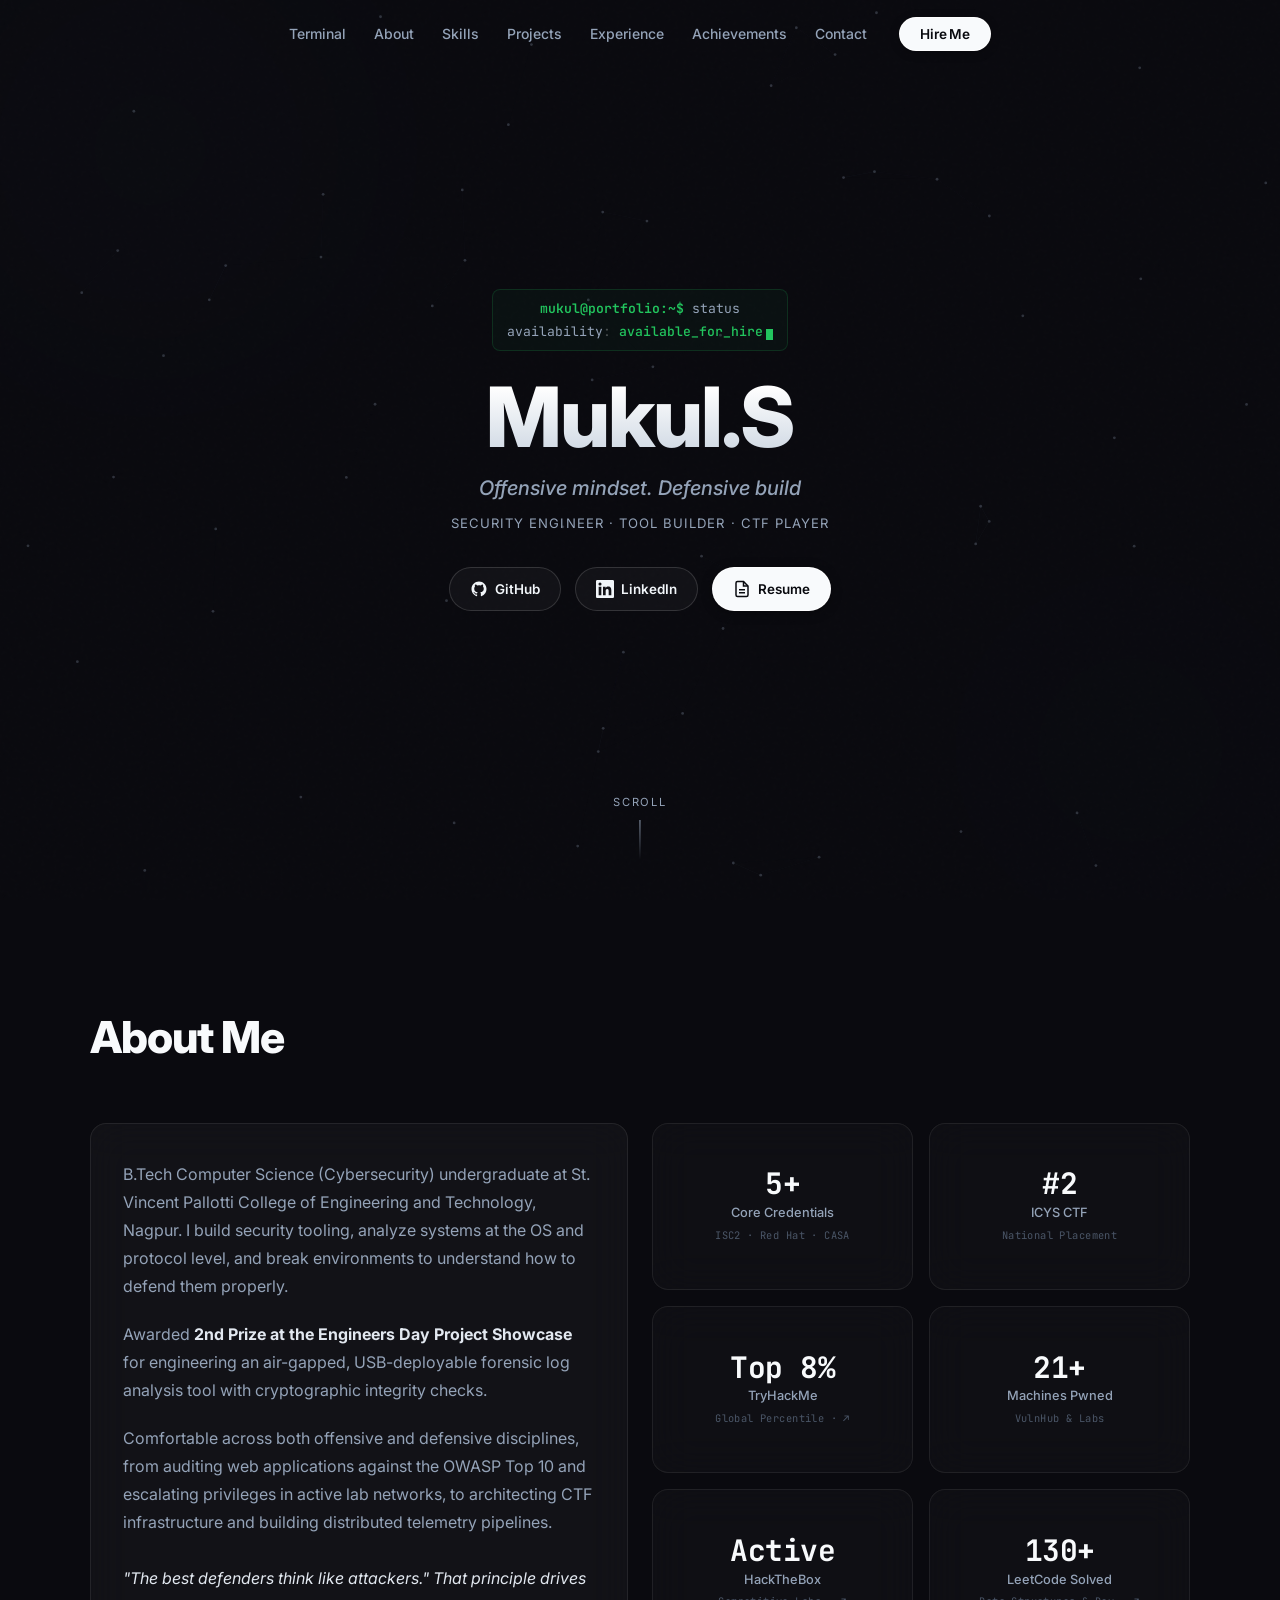
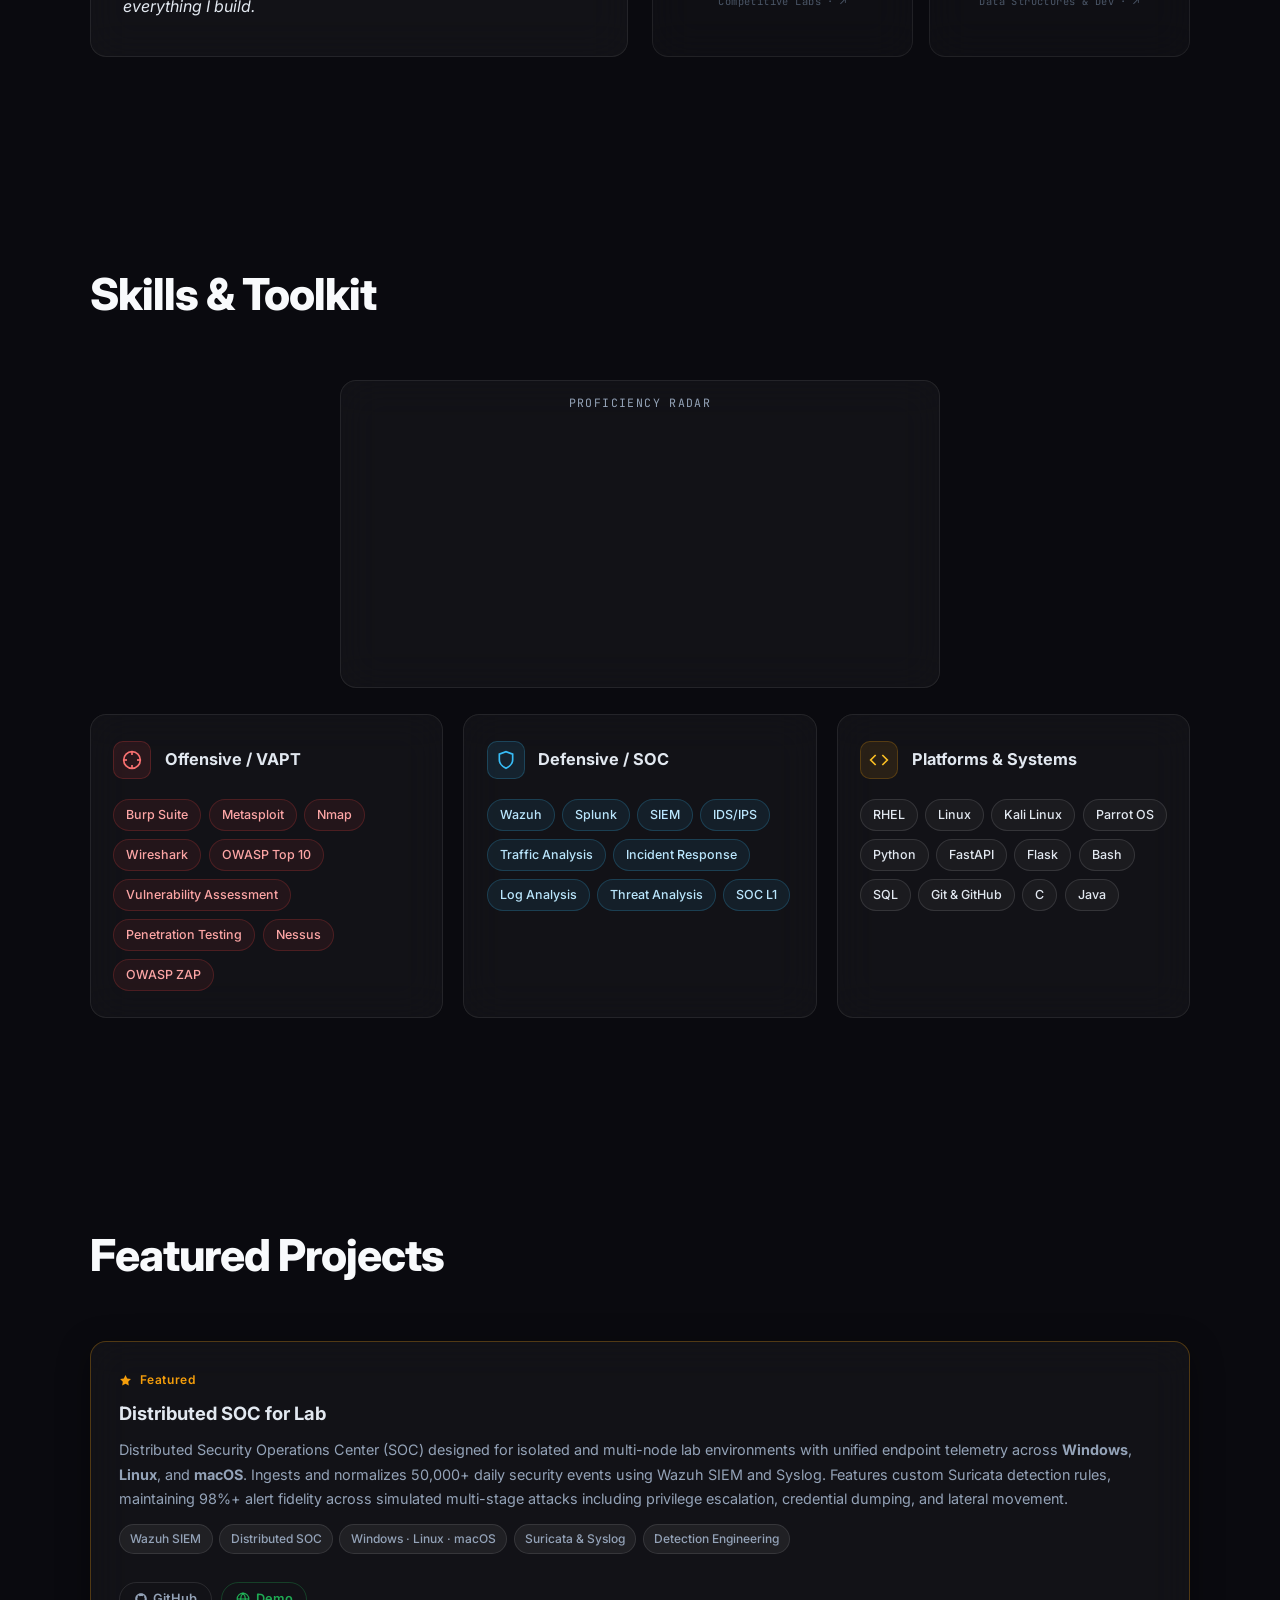
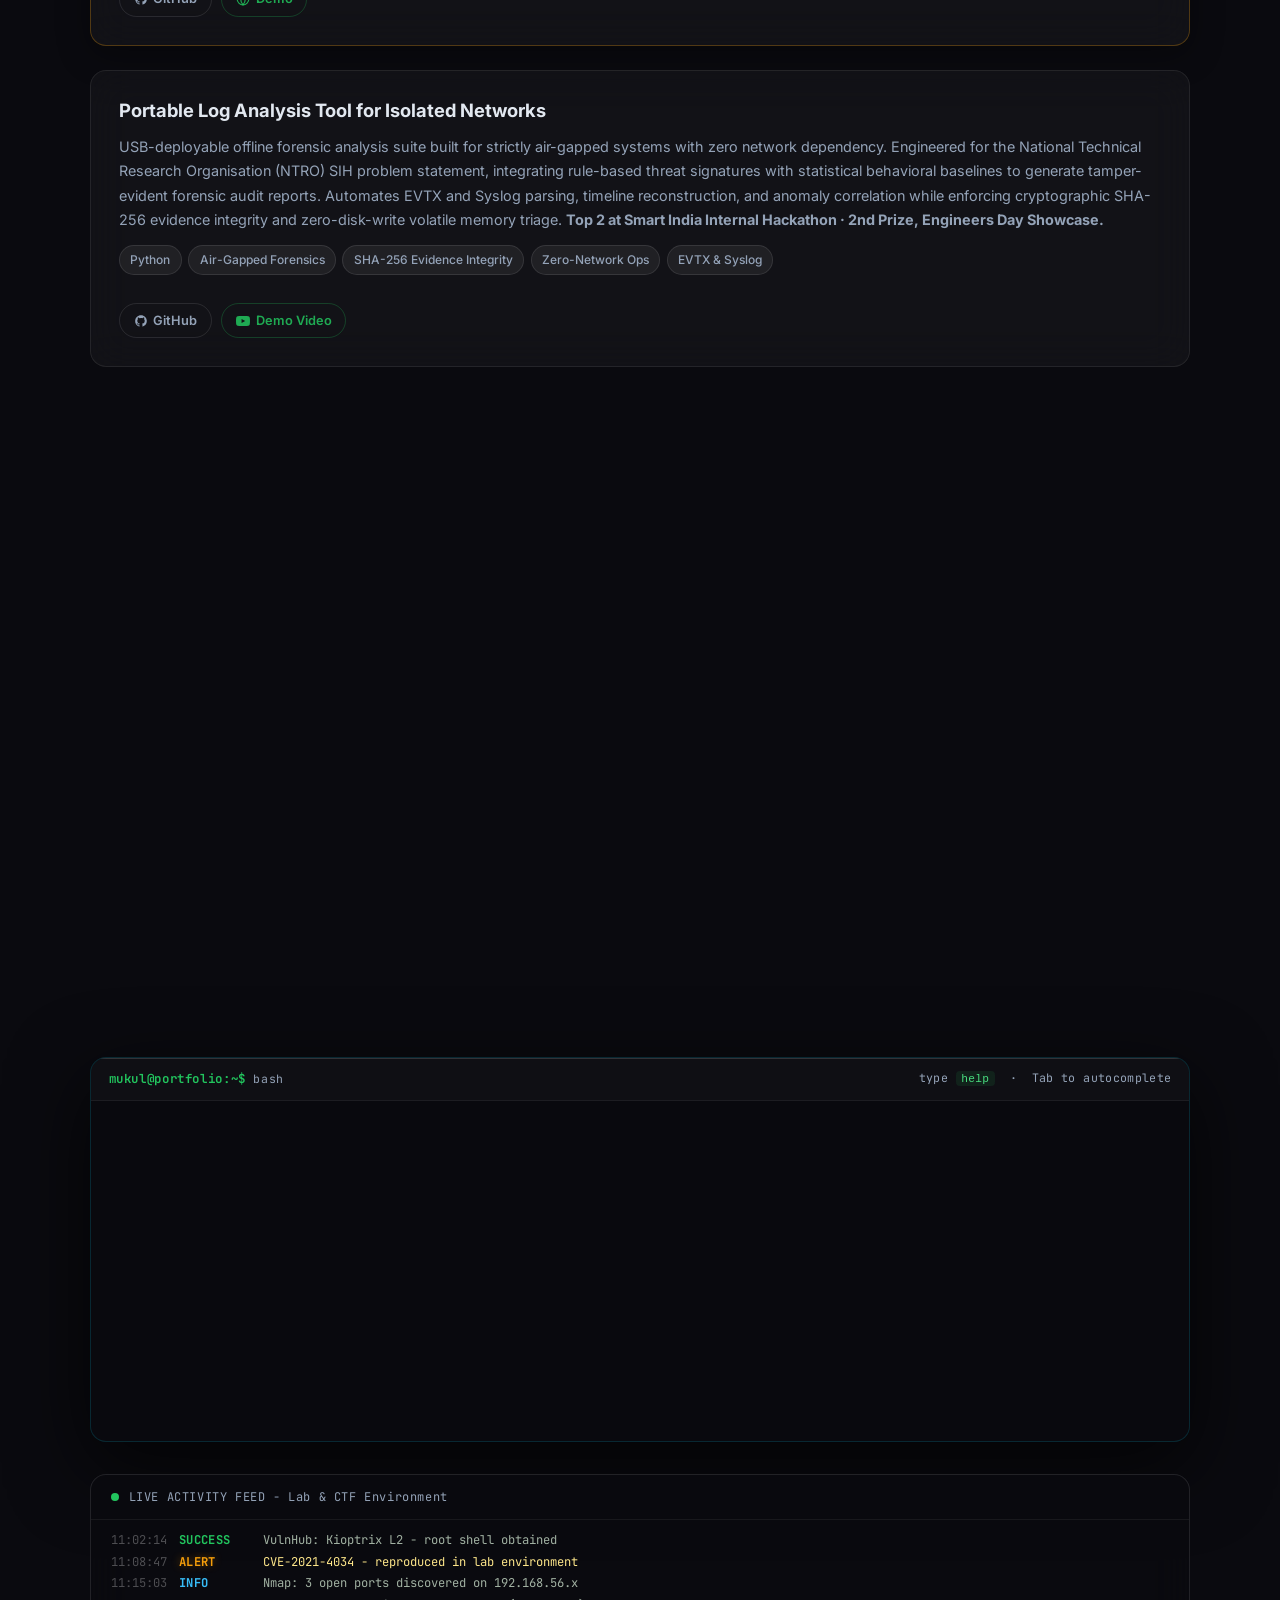
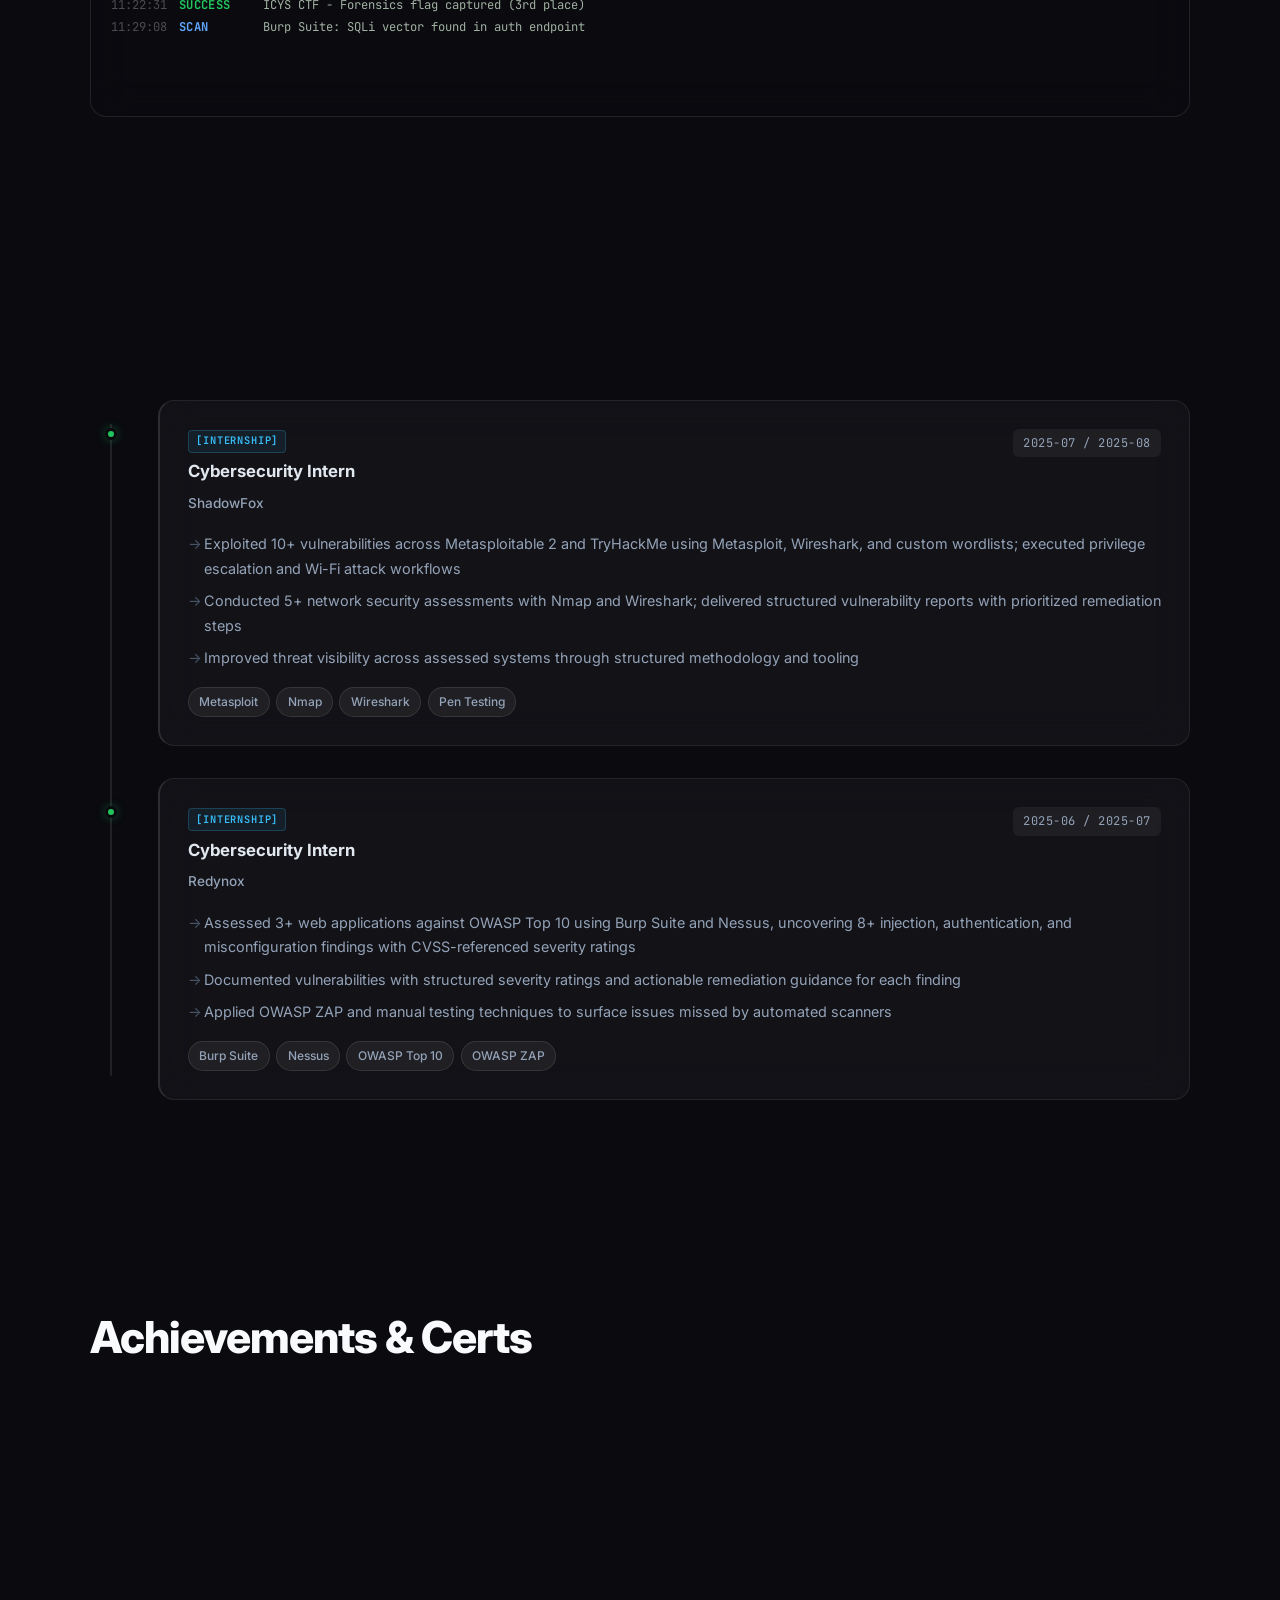
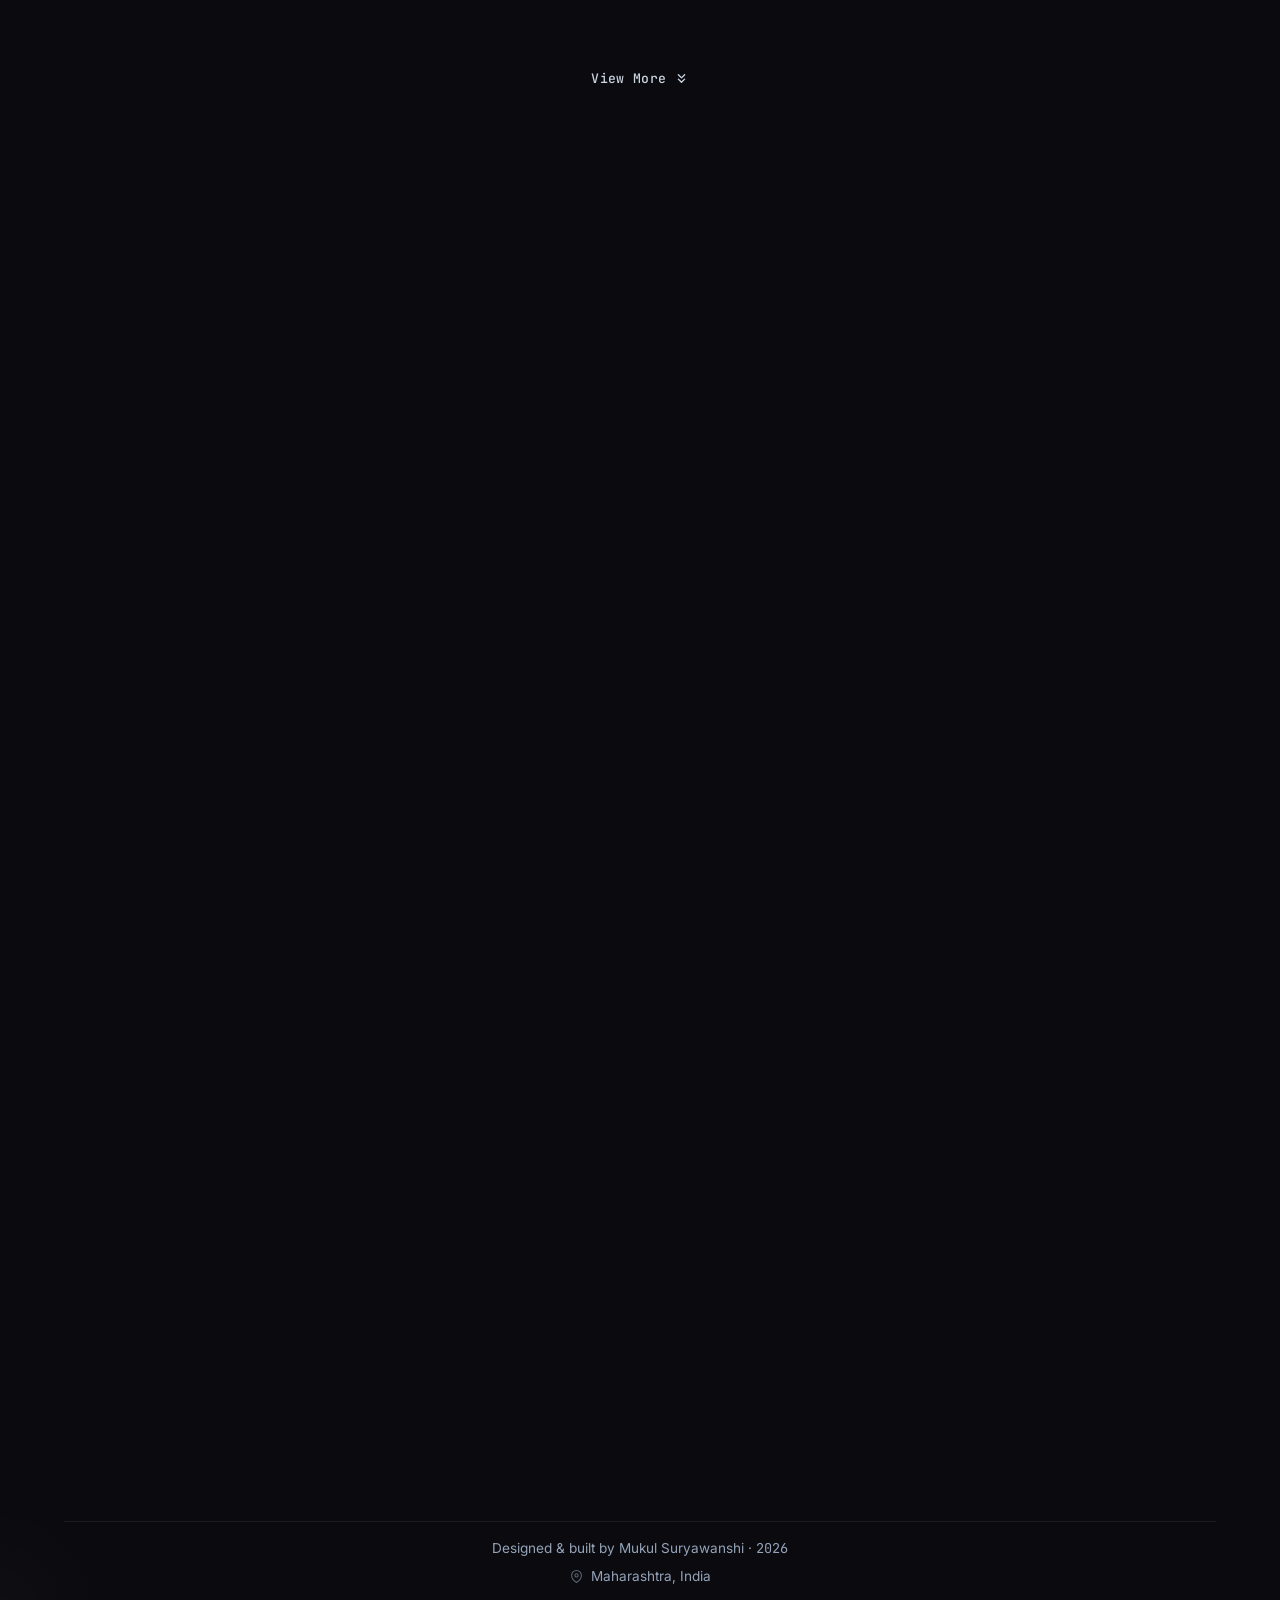
==== commit 94f3e35a: "feat: simplify footer layout, update location, and remove capsule border from view more button" ====
--- a/index.html
+++ b/index.html
@@ -681,7 +681,8 @@
         <button id="btn-toggle-certs" type="button" aria-expanded="false" aria-controls="more-certs">
           <span id="toggle-certs-text">View More</span>
           <svg id="toggle-certs-icon" width="14" height="14" viewBox="0 0 24 24" fill="none" stroke="currentColor" stroke-width="2.2" stroke-linecap="round" stroke-linejoin="round">
-            <path d="M6 9l6 6 6-6"/>
+            <polyline points="7 13 12 18 17 13"></polyline>
+            <polyline points="7 6 12 11 17 6"></polyline>
           </svg>
         </button>
       </div>
@@ -790,9 +791,8 @@
           <path d="M21 10c0 7-9 13-9 13s-9-6-9-13a9 9 0 0118 0z"/>
           <circle cx="12" cy="10" r="3"/>
         </svg>
-        Nagpur, Maharashtra, India
+        Maharashtra, India
       </p>
-      <p class="footer-sub">Security-first. Always.</p>
     </div>
   </footer>
 
--- a/style.css
+++ b/style.css
@@ -657,47 +657,47 @@
 .badge-title { font-size: 0.88rem; font-weight: 600; line-height: 1.25; color: #f1f5f9; }
 .badge-sub { font-size: 0.72rem; color: var(--text-muted); }
 
-/* View More Certs - Modern Interactive Pill */
+/* View More Certs - Clean Minimal Text & Arrows */
 .view-more-certs-wrapper {
   display: flex;
   justify-content: center;
-  margin-top: 1.75rem;
+  margin-top: 1.5rem;
 }
 #btn-toggle-certs {
   display: inline-flex;
   align-items: center;
-  gap: 0.5rem;
-  font-family: 'JetBrains Mono', monospace;
-  font-size: 0.78rem;
+  gap: 0.45rem;
+  font-family: 'JetBrains Mono', monospace;
+  font-size: 0.82rem;
   font-weight: 500;
   letter-spacing: 0.03em;
-  padding: 0.55rem 1.35rem;
-  border-radius: 9999px;
-  background: rgba(255, 255, 255, 0.035);
-  border: 1px solid rgba(255, 255, 255, 0.1);
+  padding: 0.4rem 0.6rem;
+  background: transparent;
+  border: none;
   color: #cbd5e1;
-  backdrop-filter: blur(14px);
-  -webkit-backdrop-filter: blur(14px);
   cursor: pointer;
-  transition: all 0.25s cubic-bezier(0.16, 1, 0.3, 1);
-  box-shadow: 0 4px 18px rgba(0, 0, 0, 0.25);
+  transition: color var(--transition), transform var(--transition);
   outline: none;
+  box-shadow: none;
 }
 #btn-toggle-certs:hover {
-  background: rgba(6, 182, 212, 0.08);
-  border-color: rgba(6, 182, 212, 0.45);
-  color: #f8fafc;
+  background: transparent;
+  border: none;
+  color: var(--cyan);
   transform: translateY(-2px);
-  box-shadow: 0 8px 24px rgba(6, 182, 212, 0.18);
+  box-shadow: none;
 }
 #btn-toggle-certs:active {
   transform: translateY(0);
 }
 #toggle-certs-icon {
-  width: 14px;
-  height: 14px;
+  width: 15px;
+  height: 15px;
   color: var(--cyan);
-  transition: transform 0.35s cubic-bezier(0.34, 1.56, 0.64, 1);
+  transition: transform 0.35s cubic-bezier(0.34, 1.56, 0.64, 1), color var(--transition);
+}
+#btn-toggle-certs:hover #toggle-certs-icon {
+  color: var(--cyan-l);
 }
 .more-certs-container {
   display: none;
@@ -793,7 +793,7 @@
 /* -- FOOTER --------------------------------------------------- */
 #footer {
   position: relative; z-index: 1;
-  padding: 2rem 2rem;
+  padding: 2rem 2rem 1.15rem;
   text-align: center;
 }
 #footer::before {
@@ -806,7 +806,6 @@
   background: rgba(255, 255, 255, 0.072);
 }
 #footer p { color: var(--text-muted); font-size: 0.85rem; }
-.footer-sub { font-size: 0.75rem; margin-top: 0.25rem; opacity: 0.5; }
 
 /* -- ANIMATIONS ----------------------------------------------- */
 @keyframes fadeInUp {
@@ -1198,7 +1197,7 @@
 /* -- FOOTER LOCATION ------------------------------------------- */
 .footer-location {
   font-size: 0.78rem; color: var(--text-muted);
-  margin: 0.35rem 0 0.1rem;
+  margin: 0.35rem 0 0;
   display: flex; align-items: center; justify-content: center; gap: 0.25rem;
 }
 
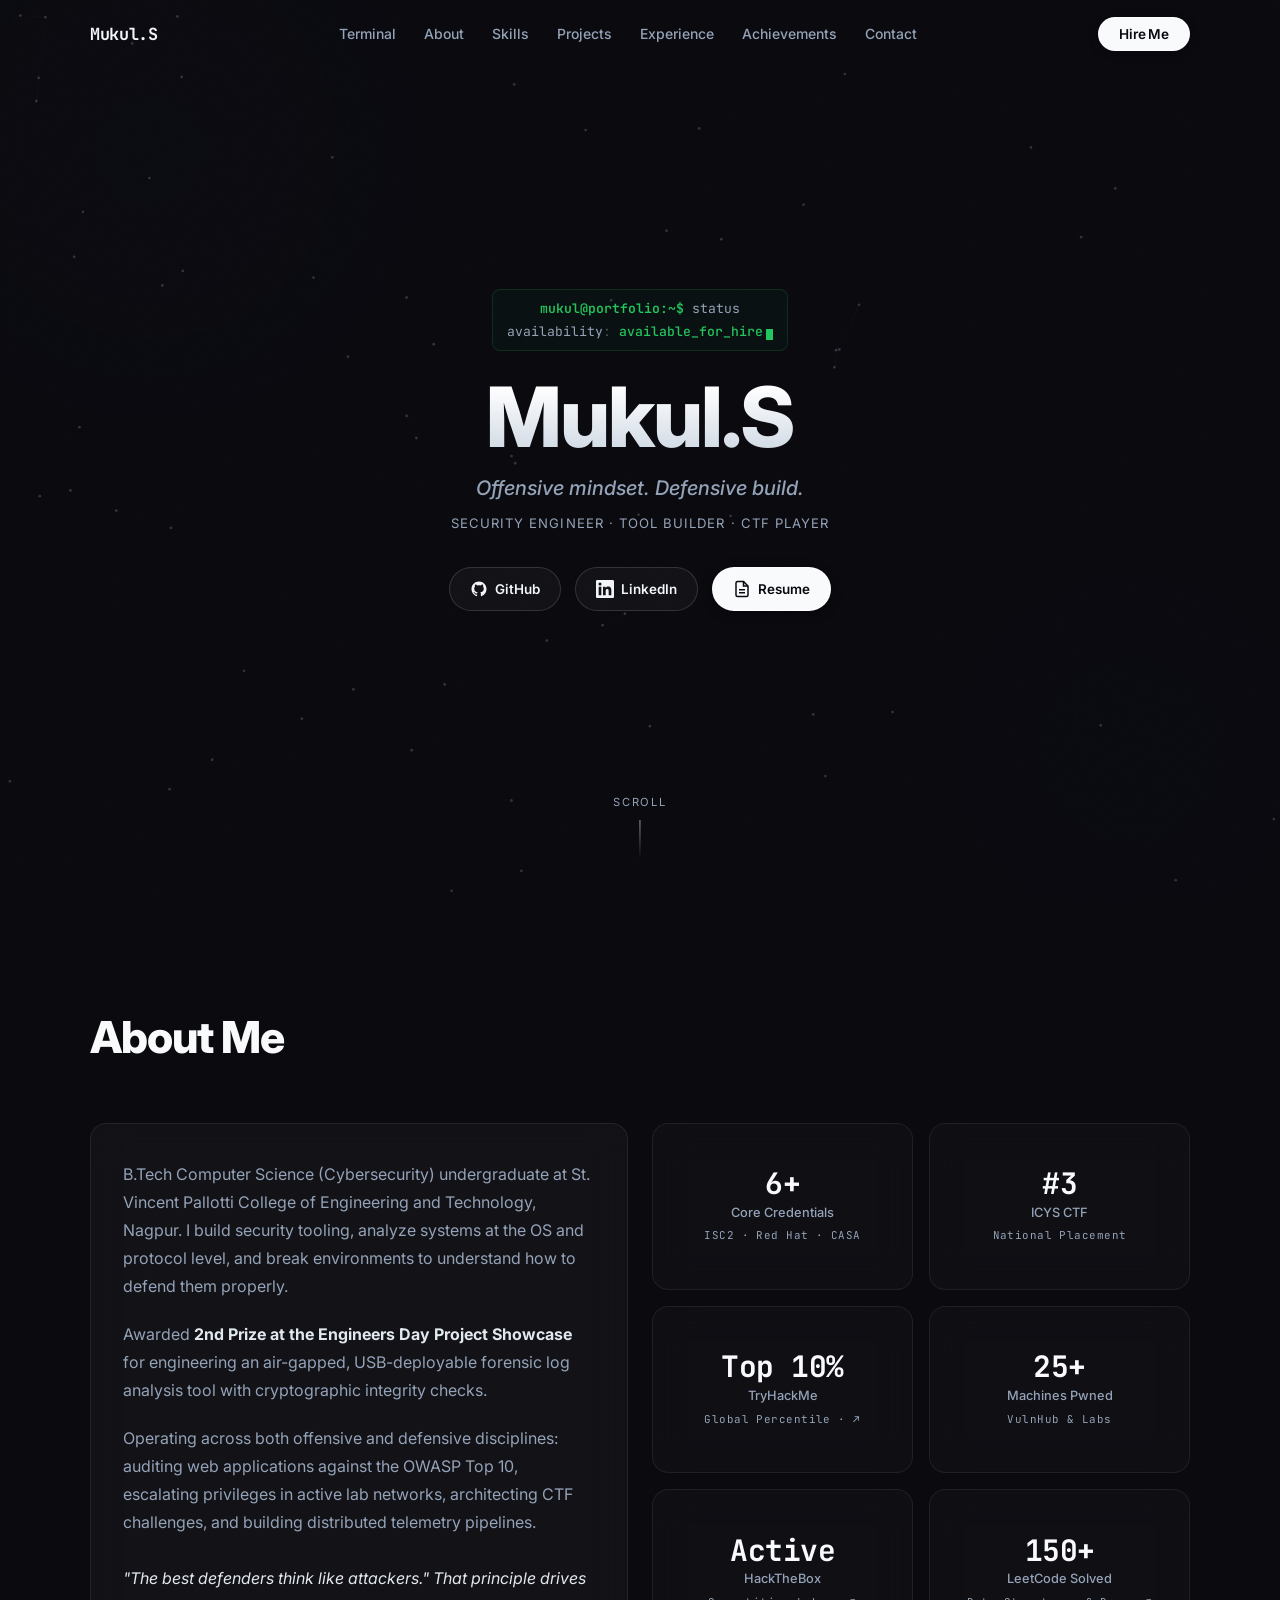
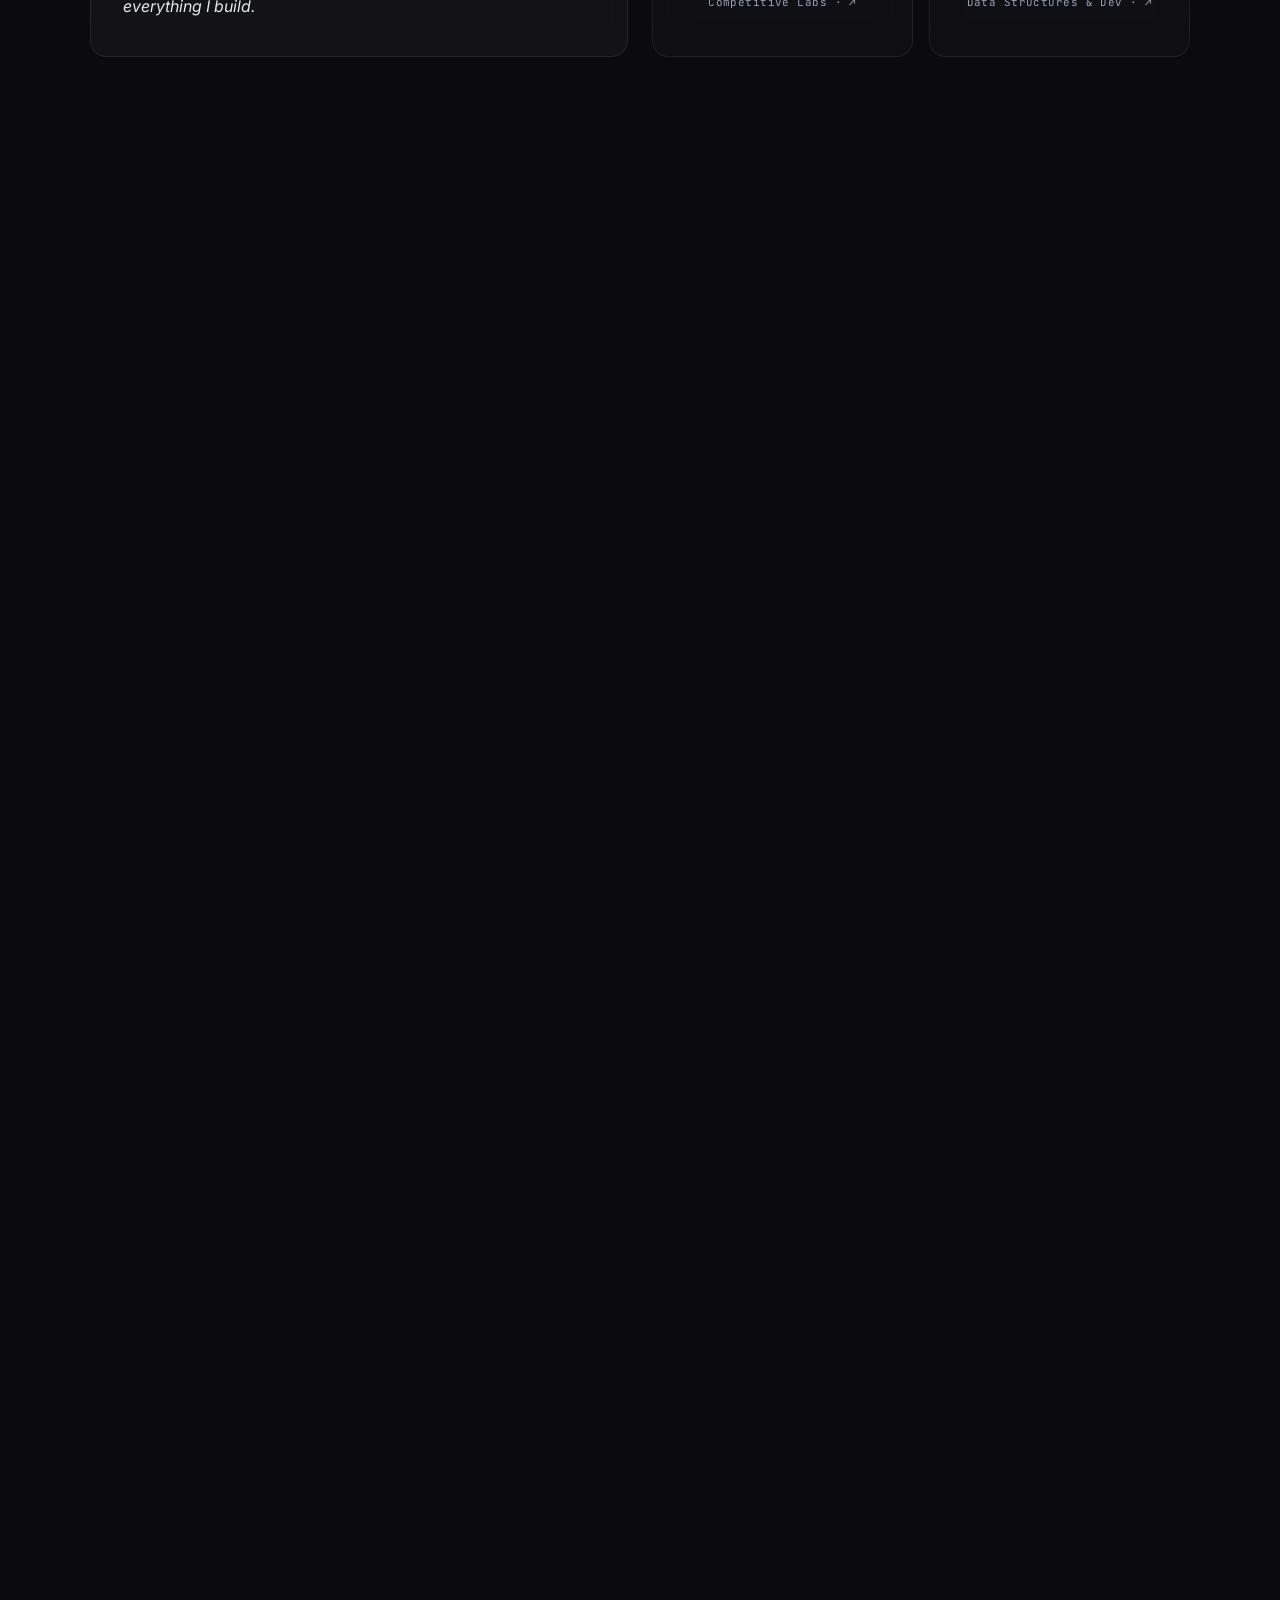
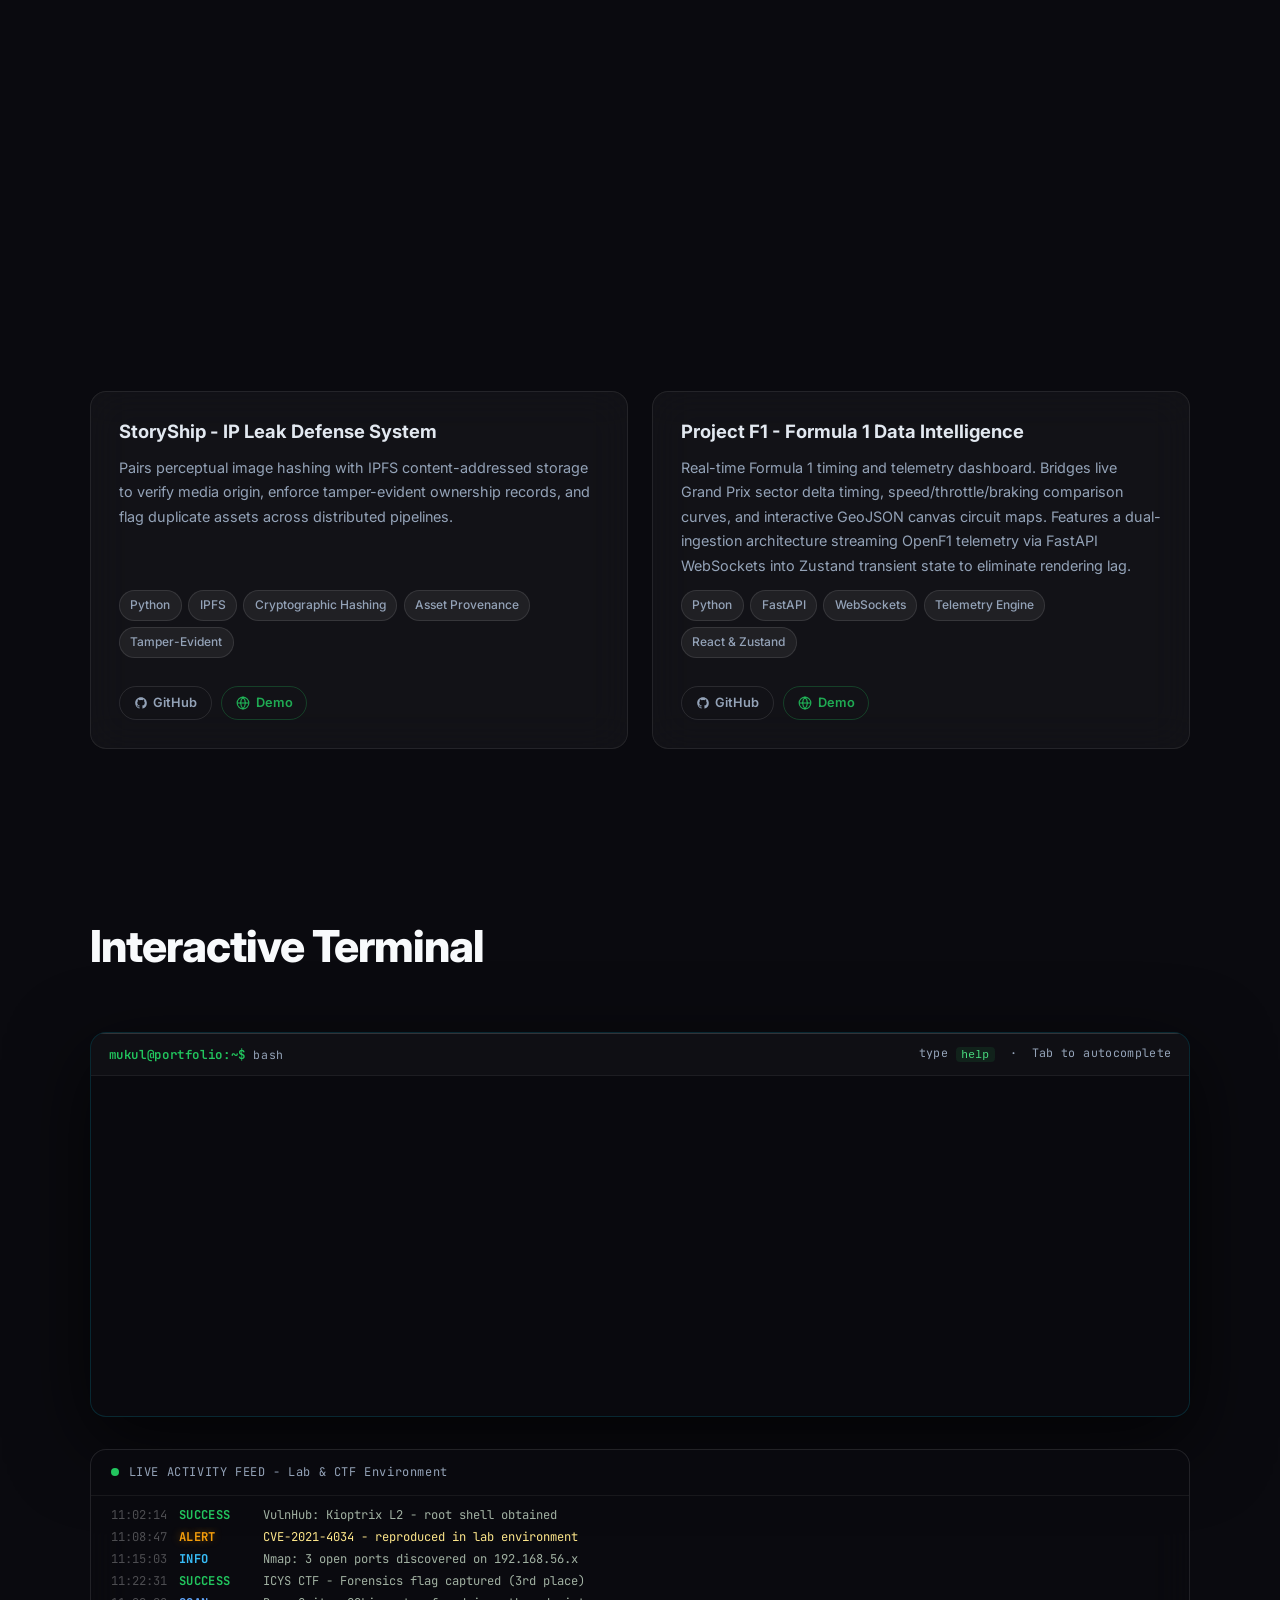
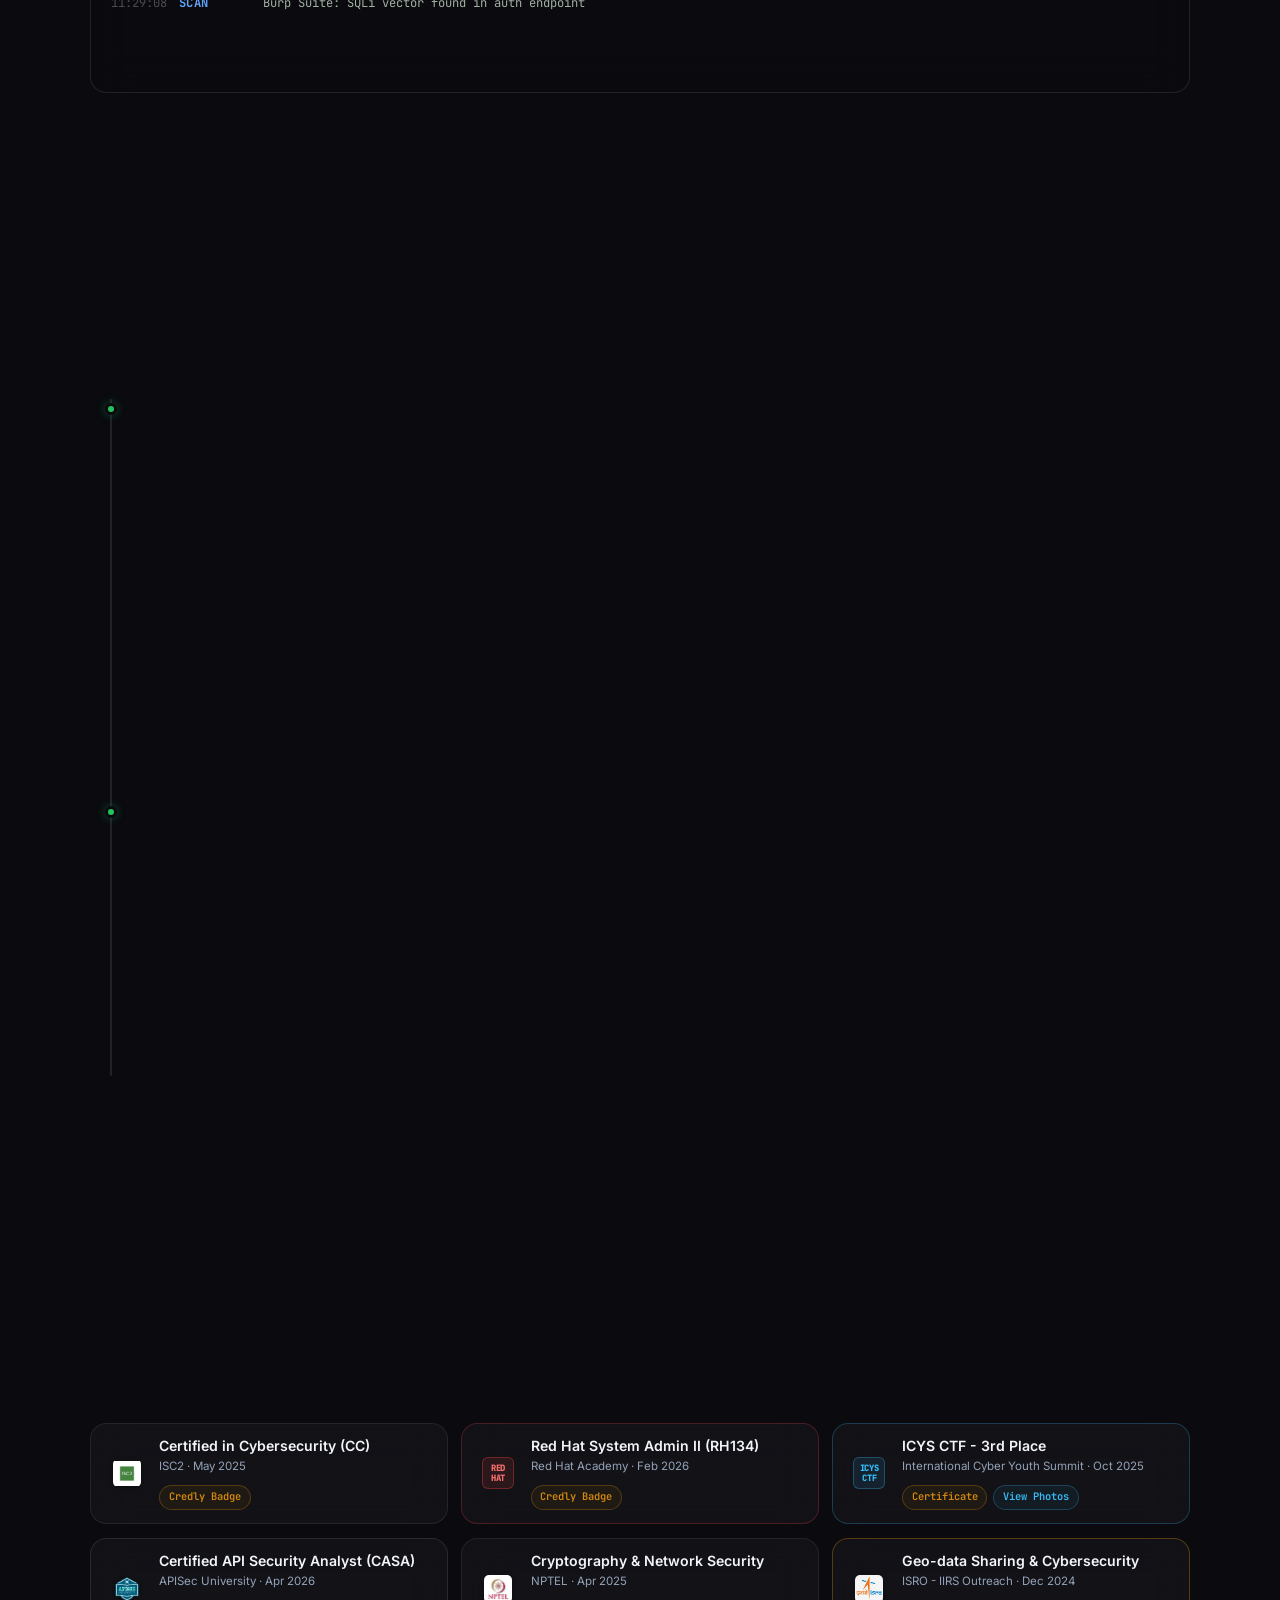
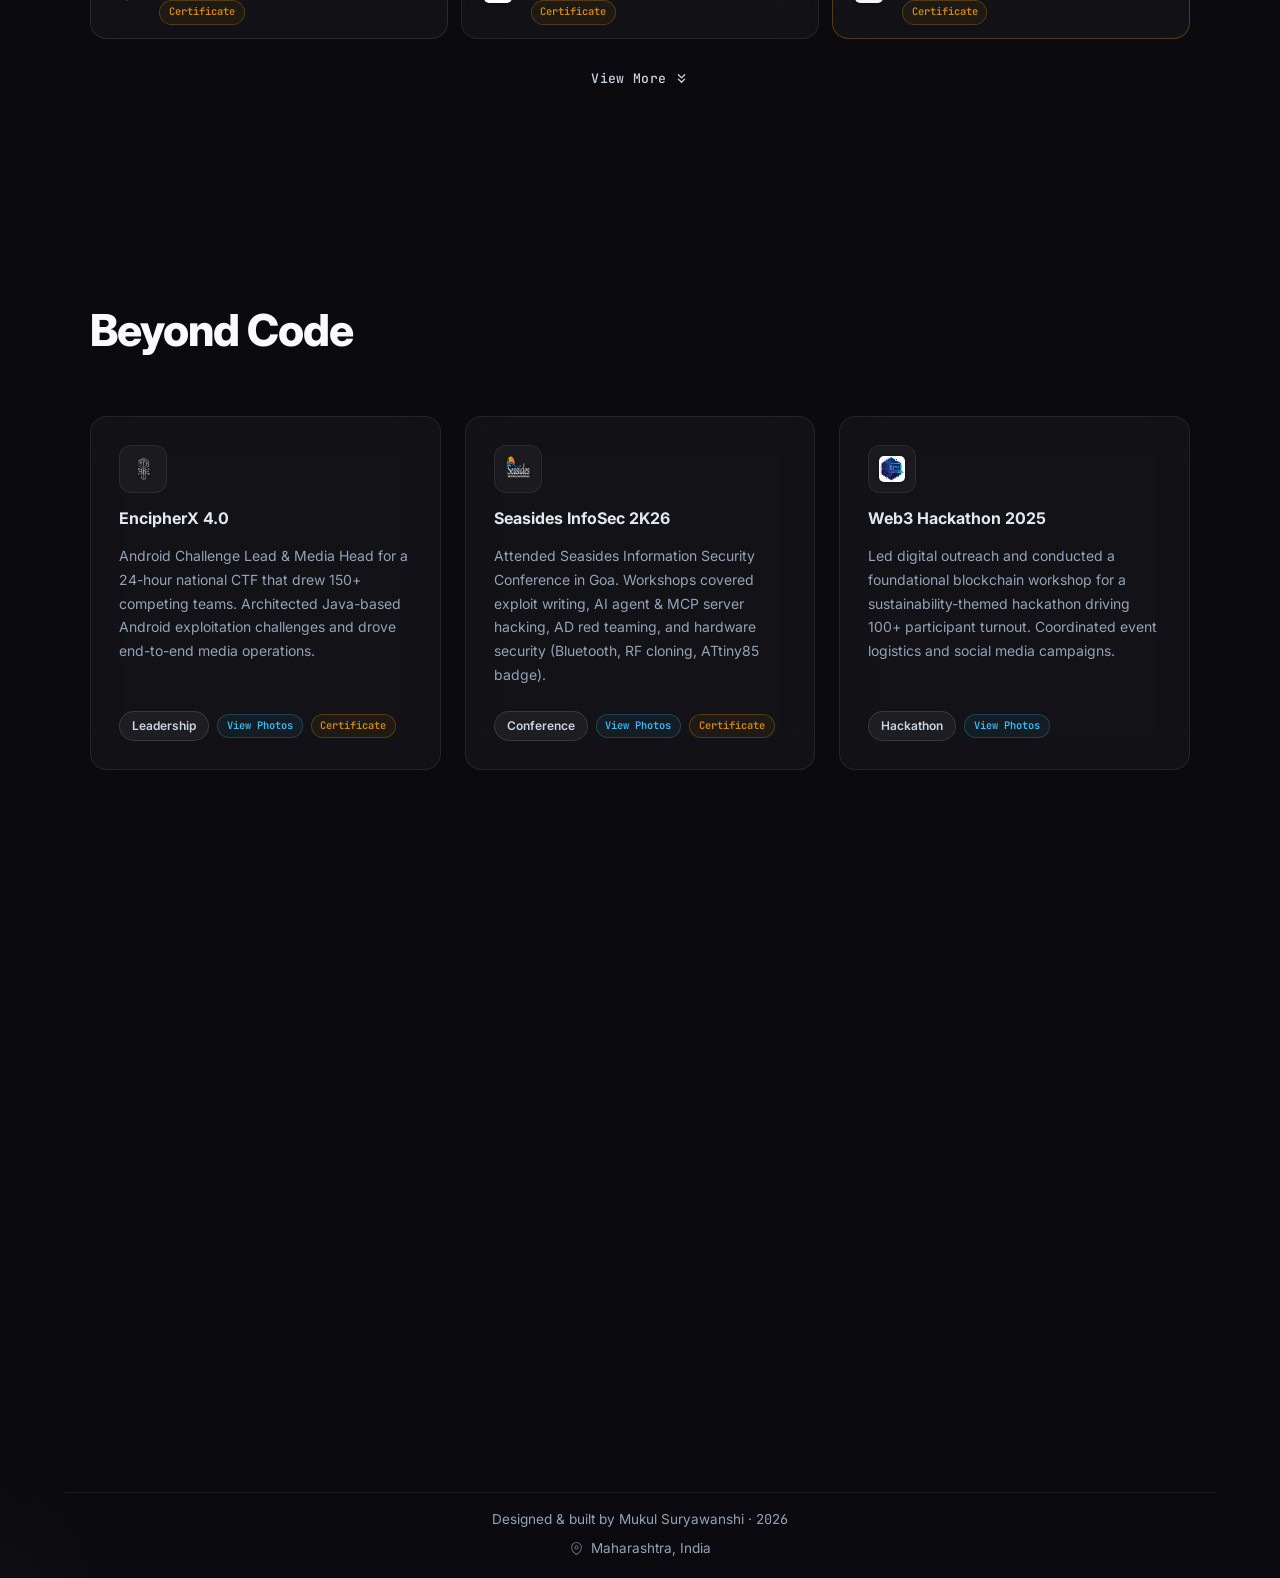
==== commit 96853b0d: "feat: add Project F1 demo link, custom 404, a11y skip-link, back-to-top, and audit polish" ====
--- a/index.html
+++ b/index.html
@@ -16,7 +16,7 @@
   <meta property="og:title" content="Mukul Suryawanshi | Security Engineer · Tool Builder · CTF Player" />
   <meta property="og:description"
     content="Offensive mindset. Defensive build. Security tooling, SIEM/SOC engineering, CTF writeups, and forensics." />
-  <meta property="og:image" content="assets/avatar.png" />
+  <meta property="og:image" content="https://msuryawanshi.dev/assets/og-card.png" />
   <meta property="og:site_name" content="Mukul Suryawanshi Portfolio" />
 
   <!-- Twitter / X -->
@@ -26,7 +26,7 @@
   <meta name="twitter:title" content="Mukul Suryawanshi | Security Engineer · Tool Builder · CTF Player" />
   <meta name="twitter:description"
     content="Offensive mindset. Defensive build. Security tooling, SIEM/SOC engineering, CTF writeups, and forensics." />
-  <meta name="twitter:image" content="assets/avatar.png" />
+  <meta name="twitter:image" content="https://msuryawanshi.dev/assets/og-card.png" />
 
   <!-- Favicon -->
   <link rel="icon" type="image/svg+xml" href="data:image/svg+xml,%3Csvg xmlns='http://www.w3.org/2000/svg' viewBox='0 0 32 32'%3E%3Crect width='32' height='32' rx='6' fill='%230a0a0f'/%3E%3Cpath d='M8 10l6 6-6 6M16 22h8' stroke='%2306b6d4' stroke-width='2.5' stroke-linecap='round' stroke-linejoin='round' fill='none'/%3E%3C/svg%3E" />
@@ -44,6 +44,9 @@
 </head>
 
 <body>
+  <!-- SKIP TO CONTENT (A11Y) -->
+  <a href="#main" class="skip-link">Skip to content</a>
+
   <!-- TERMINAL BOOT ENTRANCE SCREEN -->
   <div id="boot-screen" aria-hidden="true">
     <div class="boot-container">
@@ -60,13 +63,25 @@
     </div>
   </div>
   <script>
-    setTimeout(function() {
+    (function() {
       var bs = document.getElementById('boot-screen');
-      if (bs) {
+      if (!bs) return;
+      if (sessionStorage.getItem('portfolio_boot_seen')) {
+        bs.remove();
+        return;
+      }
+      var dismissed = false;
+      function dismiss() {
+        if (dismissed) return;
+        dismissed = true;
+        sessionStorage.setItem('portfolio_boot_seen', 'true');
         bs.classList.add('fade-out');
-        setTimeout(function() { if (bs && bs.parentNode) bs.remove(); }, 600);
+        setTimeout(function() { if (bs && bs.parentNode) bs.remove(); }, 400);
       }
-    }, 3200);
+      bs.addEventListener('click', dismiss);
+      window.addEventListener('keydown', dismiss, { once: true });
+      setTimeout(dismiss, 1200);
+    })();
   </script>
 
 <!--
@@ -80,8 +95,9 @@
 -->
 
   <!-- NAV -->
-  <nav id="navbar">
+  <nav id="navbar" aria-label="Main Navigation">
     <div class="nav-inner">
+      <a href="#" class="nav-brand" aria-label="Mukul Suryawanshi Home">Mukul<span class="brand-dot">.</span>S</a>
       <ul class="nav-links" id="nav-links">
         <li><a href="#terminal-section" id="nav-terminal-btn">Terminal</a></li>
         <li><a href="#about">About</a></li>
@@ -119,6 +135,9 @@
     <div class="noise-overlay"></div>
   </div>
 
+  <!-- MAIN CONTENT LANDMARK (A11Y) -->
+  <main id="main">
+
   <!-- HERO -->
   <section id="hero">
     <div class="hero-inner">
@@ -133,7 +152,7 @@
       <p class="hero-sub">Security Engineer &middot; Tool Builder &middot; CTF Player</p>
       <div class="hero-btns">
         <a id="btn-github" class="btn btn-outline" href="https://github.com/msuryawanshi05" target="_blank"
-          rel="noopener">
+          rel="noopener noreferrer">
           <svg width="18" height="18" viewBox="0 0 24 24" fill="currentColor">
             <path
               d="M12 2C6.477 2 2 6.484 2 12.017c0 4.425 2.865 8.18 6.839 9.504.5.092.682-.217.682-.483 0-.237-.008-.868-.013-1.703-2.782.605-3.369-1.343-3.369-1.343-.454-1.158-1.11-1.466-1.11-1.466-.908-.62.069-.608.069-.608 1.003.07 1.531 1.032 1.531 1.032.892 1.53 2.341 1.088 2.91.832.092-.647.35-1.088.636-1.338-2.22-.253-4.555-1.113-4.555-4.951 0-1.093.39-1.988 1.029-2.688-.103-.253-.446-1.272.098-2.65 0 0 .84-.27 2.75 1.026A9.564 9.564 0 0112 6.844c.85.004 1.705.115 2.504.337 1.909-1.296 2.747-1.027 2.747-1.027.546 1.379.202 2.398.1 2.651.64.7 1.028 1.595 1.028 2.688 0 3.848-2.339 4.695-4.566 4.943.359.309.678.92.678 1.855 0 1.338-.012 2.419-.012 2.747 0 .268.18.58.688.482A10.019 10.019 0 0022 12.017C22 6.484 17.522 2 12 2z" />
@@ -141,14 +160,14 @@
           GitHub
         </a>
         <a id="btn-linkedin" class="btn btn-outline" href="https://linkedin.com/in/msuryawanshi05" target="_blank"
-          rel="noopener">
+          rel="noopener noreferrer">
           <svg width="18" height="18" viewBox="0 0 24 24" fill="currentColor">
             <path
               d="M20.447 20.452h-3.554v-5.569c0-1.328-.027-3.037-1.852-3.037-1.853 0-2.136 1.445-2.136 2.939v5.667H9.351V9h3.414v1.561h.046c.477-.9 1.637-1.85 3.37-1.85 3.601 0 4.267 2.37 4.267 5.455v6.286zM5.337 7.433a2.062 2.062 0 01-2.063-2.065 2.064 2.064 0 112.063 2.065zm1.782 13.019H3.555V9h3.564v11.452zM22.225 0H1.771C.792 0 0 .774 0 1.729v20.542C0 23.227.792 24 1.771 24h20.451C23.2 24 24 23.227 24 22.271V1.729C24 .774 23.2 0 22.222 0h.003z" />
           </svg>
           LinkedIn
         </a>
-        <a id="btn-resume" class="btn btn-primary" href="assets/Mukul_Resume.pdf" target="_blank" rel="noopener">
+        <a id="btn-resume" class="btn btn-primary" href="assets/Mukul_Resume.pdf" target="_blank" rel="noopener noreferrer">
           <svg width="18" height="18" viewBox="0 0 24 24" fill="none" stroke="currentColor" stroke-width="2">
             <path d="M14 2H6a2 2 0 00-2 2v16a2 2 0 002 2h12a2 2 0 002-2V8z" />
             <polyline points="14 2 14 8 20 8" />
@@ -173,7 +192,7 @@
         <div class="about-text glass-card">
           <p>B.Tech Computer Science (Cybersecurity) undergraduate at St. Vincent Pallotti College of Engineering and Technology, Nagpur. I build security tooling, analyze systems at the OS and protocol level, and break environments to understand how to defend them properly.</p>
           <p>Awarded <strong>2nd Prize at the Engineers Day Project Showcase</strong> for engineering an air-gapped, USB-deployable forensic log analysis tool with cryptographic integrity checks.</p>
-          <p>Comfortable across both offensive and defensive disciplines, from auditing web applications against the OWASP Top 10 and escalating privileges in active lab networks, to architecting CTF infrastructure and building distributed telemetry pipelines.</p>
+          <p>Operating across both offensive and defensive disciplines: auditing web applications against the OWASP Top 10, escalating privileges in active lab networks, architecting CTF challenges, and building distributed telemetry pipelines.</p>
           <p style="margin-top: 0.5rem; color: var(--cyan-l); font-style: italic;">"The best defenders think like attackers." That principle drives everything I build.</p>
         </div>
         <div class="about-stats">
@@ -337,11 +356,11 @@
           </div>
           <div class="project-links">
             <a id="proj-soc-gh" class="project-link" href="https://github.com/msuryawanshi05/SOC-for-Lab-"
-              target="_blank" rel="noopener">
+              target="_blank" rel="noopener noreferrer">
               <svg width="14" height="14" viewBox="0 0 24 24" fill="currentColor"><path d="M12 2C6.477 2 2 6.484 2 12.017c0 4.425 2.865 8.18 6.839 9.504.5.092.682-.217.682-.483 0-.237-.008-.868-.013-1.703-2.782.605-3.369-1.343-3.369-1.343-.454-1.158-1.11-1.466-1.11-1.466-.908-.62.069-.608.069-.608 1.003.07 1.531 1.032 1.531 1.032.892 1.53 2.341 1.088 2.91.832.092-.647.35-1.088.636-1.338-2.22-.253-4.555-1.113-4.555-4.951 0-1.093.39-1.988 1.029-2.688-.103-.253-.446-1.272.098-2.65 0 0 .84-.27 2.75 1.026A9.564 9.564 0 0112 6.844c.85.004 1.705.115 2.504.337 1.909-1.296 2.747-1.027 2.747-1.027.546 1.379.202 2.398.1 2.651.64.7 1.028 1.595 1.028 2.688 0 3.848-2.339 4.695-4.566 4.943.359.309.678.92.678 1.855 0 1.338-.012 2.419-.012 2.747 0 .268.18.58.688.482A10.019 10.019 0 0022 12.017C22 6.484 17.522 2 12 2z"/></svg>
               GitHub
             </a>
-            <a id="proj-soc-live" class="project-link project-link-live" href="https://soc-lab.antideploy.app" target="_blank" rel="noopener">
+            <a id="proj-soc-live" class="project-link project-link-live" href="https://soc-lab.antideploy.app" target="_blank" rel="noopener noreferrer">
               <svg width="14" height="14" viewBox="0 0 24 24" fill="none" stroke="currentColor" stroke-width="2"><circle cx="12" cy="12" r="10"/><line x1="2" y1="12" x2="22" y2="12"/><path d="M12 2a15.3 15.3 0 014 10 15.3 15.3 0 01-4 10 15.3 15.3 0 01-4-10 15.3 15.3 0 014-10z"/></svg>
               Demo
             </a>
@@ -363,11 +382,11 @@
           </div>
           <div class="project-links">
             <a id="proj-log-gh" class="project-link" href="https://github.com/msuryawanshi05/Portable-Log-Analysis-Tool"
-              target="_blank" rel="noopener">
+              target="_blank" rel="noopener noreferrer">
               <svg width="14" height="14" viewBox="0 0 24 24" fill="currentColor"><path d="M12 2C6.477 2 2 6.484 2 12.017c0 4.425 2.865 8.18 6.839 9.504.5.092.682-.217.682-.483 0-.237-.008-.868-.013-1.703-2.782.605-3.369-1.343-3.369-1.343-.454-1.158-1.11-1.466-1.11-1.466-.908-.62.069-.608.069-.608 1.003.07 1.531 1.032 1.531 1.032.892 1.53 2.341 1.088 2.91.832.092-.647.35-1.088.636-1.338-2.22-.253-4.555-1.113-4.555-4.951 0-1.093.39-1.988 1.029-2.688-.103-.253-.446-1.272.098-2.65 0 0 .84-.27 2.75 1.026A9.564 9.564 0 0112 6.844c.85.004 1.705.115 2.504.337 1.909-1.296 2.747-1.027 2.747-1.027.546 1.379.202 2.398.1 2.651.64.7 1.028 1.595 1.028 2.688 0 3.848-2.339 4.695-4.566 4.943.359.309.678.92.678 1.855 0 1.338-.012 2.419-.012 2.747 0 .268.18.58.688.482A10.019 10.019 0 0022 12.017C22 6.484 17.522 2 12 2z"/></svg>
               GitHub
             </a>
-            <a id="proj-log-live" class="project-link project-link-live" href="https://www.youtube.com/watch?v=0CafFNWY91Q" target="_blank" rel="noopener">
+            <a id="proj-log-live" class="project-link project-link-live" href="https://www.youtube.com/watch?v=0CafFNWY91Q" target="_blank" rel="noopener noreferrer">
               <svg width="14" height="14" viewBox="0 0 24 24" fill="currentColor"><path d="M23.498 6.186a3.016 3.016 0 0 0-2.122-2.136C19.505 3.545 12 3.545 12 3.545s-7.505 0-9.377.505A3.017 3.017 0 0 0 .502 6.186C0 8.07 0 12 0 12s0 3.93.502 5.814a3.016 3.016 0 0 0 2.122 2.136c1.871.505 9.376.505 9.376.505s7.505 0 9.377-.505a3.015 3.015 0 0 0 2.122-2.136C24 15.93 24 12 24 12s0-3.93-.502-5.814zM9.545 15.568V8.432L15.818 12l-6.273 3.568z"/></svg>
               Demo Video
             </a>
@@ -379,7 +398,7 @@
             <h3 class="project-name">StoryShip - IP Leak Defense System</h3>
             <span class="gh-badge gh-active" id="badge-ship">Checking...</span>
           </div>
-          <p class="project-desc">Decentralized content integrity and asset leak defense system. Uses perceptual hashing and IPFS content-addressed storage to enforce immutable audit trails and cryptographic ownership provenance for creative media. Automated similarity detection flags unauthorized IP redistribution across contributor workflows.</p>
+          <p class="project-desc">Pairs perceptual image hashing with IPFS content-addressed storage to verify media origin, enforce tamper-evident ownership records, and flag duplicate assets across distributed pipelines.</p>
           <div class="project-tags">
             <span class="tech-tag">Python</span>
             <span class="tech-tag">IPFS</span>
@@ -389,11 +408,11 @@
           </div>
           <div class="project-links">
             <a id="proj-ship-gh" class="project-link"
-              href="https://github.com/msuryawanshi05/IP-Leak-Defense-System-StoryShip" target="_blank" rel="noopener">
+              href="https://github.com/msuryawanshi05/IP-Leak-Defense-System-StoryShip" target="_blank" rel="noopener noreferrer">
               <svg width="14" height="14" viewBox="0 0 24 24" fill="currentColor"><path d="M12 2C6.477 2 2 6.484 2 12.017c0 4.425 2.865 8.18 6.839 9.504.5.092.682-.217.682-.483 0-.237-.008-.868-.013-1.703-2.782.605-3.369-1.343-3.369-1.343-.454-1.158-1.11-1.466-1.11-1.466-.908-.62.069-.608.069-.608 1.003.07 1.531 1.032 1.531 1.032.892 1.53 2.341 1.088 2.91.832.092-.647.35-1.088.636-1.338-2.22-.253-4.555-1.113-4.555-4.951 0-1.093.39-1.988 1.029-2.688-.103-.253-.446-1.272.098-2.65 0 0 .84-.27 2.75 1.026A9.564 9.564 0 0112 6.844c.85.004 1.705.115 2.504.337 1.909-1.296 2.747-1.027 2.747-1.027.546 1.379.202 2.398.1 2.651.64.7 1.028 1.595 1.028 2.688 0 3.848-2.339 4.695-4.566 4.943.359.309.678.92.678 1.855 0 1.338-.012 2.419-.012 2.747 0 .268.18.58.688.482A10.019 10.019 0 0022 12.017C22 6.484 17.522 2 12 2z"/></svg>
               GitHub
             </a>
-            <a id="proj-ship-live" class="project-link project-link-live" href="https://storyship.antideploy.app" target="_blank" rel="noopener">
+            <a id="proj-ship-live" class="project-link project-link-live" href="https://storyship.antideploy.app" target="_blank" rel="noopener noreferrer">
               <svg width="14" height="14" viewBox="0 0 24 24" fill="none" stroke="currentColor" stroke-width="2"><circle cx="12" cy="12" r="10"/><line x1="2" y1="12" x2="22" y2="12"/><path d="M12 2a15.3 15.3 0 014 10 15.3 15.3 0 01-4 10 15.3 15.3 0 01-4-10 15.3 15.3 0 014-10z"/></svg>
               Demo
             </a>
@@ -405,7 +424,7 @@
             <h3 class="project-name">Project F1 - Formula 1 Data Intelligence</h3>
             <span class="gh-badge gh-active" id="badge-f1">Active Dev</span>
           </div>
-          <p class="project-desc">Engineer-grade Formula 1 timing and real-time telemetry dashboard. Bridges live Grand Prix sector delta timing, speed/throttle/braking comparison curves, and interactive GeoJSON canvas circuit maps. Features a dual-ingestion architecture streaming OpenF1 telemetry via FastAPI WebSockets into Zustand transient state to eliminate rendering lag.</p>
+          <p class="project-desc">Real-time Formula 1 timing and telemetry dashboard. Bridges live Grand Prix sector delta timing, speed/throttle/braking comparison curves, and interactive GeoJSON canvas circuit maps. Features a dual-ingestion architecture streaming OpenF1 telemetry via FastAPI WebSockets into Zustand transient state to eliminate rendering lag.</p>
           <div class="project-tags">
             <span class="tech-tag">Python</span>
             <span class="tech-tag">FastAPI</span>
@@ -414,11 +433,11 @@
             <span class="tech-tag">React &amp; Zustand</span>
           </div>
           <div class="project-links">
-            <a id="proj-f1-gh" class="project-link" href="https://github.com/msuryawanshi05/Project-f1" target="_blank" rel="noopener">
+            <a id="proj-f1-gh" class="project-link" href="https://github.com/msuryawanshi05/Project-f1" target="_blank" rel="noopener noreferrer">
               <svg width="14" height="14" viewBox="0 0 24 24" fill="currentColor"><path d="M12 2C6.477 2 2 6.484 2 12.017c0 4.425 2.865 8.18 6.839 9.504.5.092.682-.217.682-.483 0-.237-.008-.868-.013-1.703-2.782.605-3.369-1.343-3.369-1.343-.454-1.158-1.11-1.466-1.11-1.466-.908-.62.069-.608.069-.608 1.003.07 1.531 1.032 1.531 1.032.892 1.53 2.341 1.088 2.91.832.092-.647.35-1.088.636-1.338-2.22-.253-4.555-1.113-4.555-4.951 0-1.093.39-1.988 1.029-2.688-.103-.253-.446-1.272.098-2.65 0 0 .84-.27 2.75 1.026A9.564 9.564 0 0112 6.844c.85.004 1.705.115 2.504.337 1.909-1.296 2.747-1.027 2.747-1.027.546 1.379.202 2.398.1 2.651.64.7 1.028 1.595 1.028 2.688 0 3.848-2.339 4.695-4.566 4.943.359.309.678.92.678 1.855 0 1.338-.012 2.419-.012 2.747 0 .268.18.58.688.482A10.019 10.019 0 0022 12.017C22 6.484 17.522 2 12 2z"/></svg>
               GitHub
             </a>
-            <a id="proj-f1-live" class="project-link project-link-live" href="#" target="_blank" rel="noopener">
+            <a id="proj-f1-live" class="project-link project-link-live" href="https://project-f1.antideploy.app" target="_blank" rel="noopener noreferrer">
               <svg width="14" height="14" viewBox="0 0 24 24" fill="none" stroke="currentColor" stroke-width="2"><circle cx="12" cy="12" r="10"/><line x1="2" y1="12" x2="22" y2="12"/><path d="M12 2a15.3 15.3 0 014 10 15.3 15.3 0 01-4 10 15.3 15.3 0 01-4-10 15.3 15.3 0 014-10z"/></svg>
               Demo
             </a>
@@ -479,7 +498,7 @@
                 custom wordlists; executed privilege escalation and Wi-Fi attack workflows</li>
               <li>Conducted 5+ network security assessments with Nmap and Wireshark; delivered structured vulnerability
                 reports with prioritized remediation steps</li>
-              <li>Improved threat visibility across assessed systems through structured methodology and tooling</li>
+              <li>Authored structured vulnerability assessment reports covering 15+ attack paths, establishing prioritized remediation steps based on exploit feasibility</li>
             </ul>
             <div class="timeline-tags">
               <span class="tech-tag">Metasploit</span>
@@ -504,8 +523,7 @@
             <ul class="timeline-points">
               <li>Assessed 3+ web applications against OWASP Top 10 using Burp Suite and Nessus, uncovering 8+
                 injection, authentication, and misconfiguration findings with CVSS-referenced severity ratings</li>
-              <li>Documented vulnerabilities with structured severity ratings and actionable remediation guidance for
-                each finding</li>
+              <li>Mapped findings to CVSS v3.1 scoring rubrics and delivered reproducible proof-of-concept exploits to validate remediation effectiveness</li>
               <li>Applied OWASP ZAP and manual testing techniques to surface issues missed by automated scanners</li>
             </ul>
             <div class="timeline-tags">
@@ -535,7 +553,7 @@
             <span class="badge-title">Certified in Cybersecurity (CC)</span>
             <span class="badge-sub">ISC2 &middot; May 2025</span>
             <div class="badge-proof-links">
-              <a class="cert-btn" href="https://www.credly.com/badges/20f94722-b475-4928-a122-042f3cbdfe3f/public_url" target="_blank" rel="noopener">Credly Badge</a>
+              <a class="cert-btn" href="https://www.credly.com/badges/20f94722-b475-4928-a122-042f3cbdfe3f/public_url" target="_blank" rel="noopener noreferrer">Credly Badge</a>
             </div>
           </div>
         </div>
@@ -549,7 +567,7 @@
             <span class="badge-title">Red Hat System Admin II (RH134)</span>
             <span class="badge-sub">Red Hat Academy &middot; Feb 2026</span>
             <div class="badge-proof-links">
-              <a class="cert-btn" href="https://www.credly.com/badges/cbdcc142-d067-4aaf-9c5e-f409172a5cc8/public_url" target="_blank" rel="noopener">Credly Badge</a>
+              <a class="cert-btn" href="https://www.credly.com/badges/cbdcc142-d067-4aaf-9c5e-f409172a5cc8/public_url" target="_blank" rel="noopener noreferrer">Credly Badge</a>
             </div>
           </div>
         </div>
@@ -625,7 +643,7 @@
             <span class="badge-title">OpenShift Admin I (DO180)</span>
             <span class="badge-sub">Red Hat Academy &middot; Mar 2026</span>
             <div class="badge-proof-links">
-              <a class="cert-btn" href="https://www.credly.com/badges/1a32036b-df35-4726-b047-eaade6d2c31a/public_url" target="_blank" rel="noopener">Credly Badge</a>
+              <a class="cert-btn" href="https://www.credly.com/badges/1a32036b-df35-4726-b047-eaade6d2c31a/public_url" target="_blank" rel="noopener noreferrer">Credly Badge</a>
             </div>
           </div>
         </div>
@@ -704,8 +722,8 @@
             Architected Java-based Android exploitation challenges and drove end-to-end media operations.</p>
           <div class="extra-actions">
             <span class="extra-tag">Leadership</span>
-            <a class="proof-thumb-btn" onclick="openProof('encipherx')" href="#">View Photos</a>
-            <a class="cert-btn" onclick="openCert('assets/Certify/EncipherX.pdf','EncipherX Certificate')" href="#">Certificate</a>
+            <a class="proof-thumb-btn" onclick="openProof('encipherx')" href="javascript:void(0)">View Photos</a>
+            <a class="cert-btn" onclick="openCert('assets/Certify/EncipherX.pdf','EncipherX Certificate')" href="javascript:void(0)">Certificate</a>
           </div>
         </div>
 
@@ -718,8 +736,8 @@
             MCP server hacking, AD red teaming, and hardware security (Bluetooth, RF cloning, ATtiny85 badge).</p>
           <div class="extra-actions">
             <span class="extra-tag">Conference</span>
-            <a class="proof-thumb-btn" onclick="openProof('seasides')" href="#">View Photos</a>
-            <a class="cert-btn" onclick="openCert('assets/Certify/Seasides_Goa.pdf','Seasides Certificate')" href="#">Certificate</a>
+            <a class="proof-thumb-btn" onclick="openProof('seasides')" href="javascript:void(0)">View Photos</a>
+            <a class="cert-btn" onclick="openCert('assets/Certify/Seasides_Goa.pdf','Seasides Certificate')" href="javascript:void(0)">Certificate</a>
           </div>
         </div>
 
@@ -732,7 +750,7 @@
             driving 100+ participant turnout. Coordinated event logistics and social media campaigns.</p>
           <div class="extra-actions">
             <span class="extra-tag">Hackathon</span>
-            <a class="proof-thumb-btn" onclick="openProof('web3')" href="#">View Photos</a>
+            <a class="proof-thumb-btn" onclick="openProof('web3')" href="javascript:void(0)">View Photos</a>
           </div>
         </div>
 
@@ -745,8 +763,7 @@
     <div class="container">
       <h2 class="section-title">Get In Touch</h2>
       <div class="contact-wrapper glass-card">
-        <p class="contact-intro">Whether you're looking for a security engineer, want to collaborate on a project, or
-          just want to talk CTFs, my inbox is open.</p>
+        <p class="contact-intro">Available for security engineering roles, defensive tooling collaborations, and CTF discussions. Reach out directly.</p>
         <a id="contact-email" class="contact-email" href="mailto:msuryawanshi.1945@gmail.com"
           title="Click to copy email address">
           <svg width="20" height="20" viewBox="0 0 24 24" fill="none" stroke="currentColor" stroke-width="2">
@@ -757,20 +774,20 @@
         </a>
         <div class="contact-socials">
           <a id="social-github" class="social-btn" href="https://github.com/msuryawanshi05" target="_blank"
-            rel="noopener" aria-label="GitHub">
+            rel="noopener noreferrer" aria-label="GitHub">
             <svg width="22" height="22" viewBox="0 0 24 24" fill="currentColor">
               <path
                 d="M12 2C6.477 2 2 6.484 2 12.017c0 4.425 2.865 8.18 6.839 9.504.5.092.682-.217.682-.483 0-.237-.008-.868-.013-1.703-2.782.605-3.369-1.343-3.369-1.343-.454-1.158-1.11-1.466-1.11-1.466-.908-.62.069-.608.069-.608 1.003.07 1.531 1.032 1.531 1.032.892 1.53 2.341 1.088 2.91.832.092-.647.35-1.088.636-1.338-2.22-.253-4.555-1.113-4.555-4.951 0-1.093.39-1.988 1.029-2.688-.103-.253-.446-1.272.098-2.65 0 0 .84-.27 2.75 1.026A9.564 9.564 0 0112 6.844c.85.004 1.705.115 2.504.337 1.909-1.296 2.747-1.027 2.747-1.027.546 1.379.202 2.398.1 2.651.64.7 1.028 1.595 1.028 2.688 0 3.848-2.339 4.695-4.566 4.943.359.309.678.92.678 1.855 0 1.338-.012 2.419-.012 2.747 0 .268.18.58.688.482A10.019 10.019 0 0022 12.017C22 6.484 17.522 2 12 2z" />
             </svg>
           </a>
           <a id="social-linkedin" class="social-btn" href="https://linkedin.com/in/msuryawanshi05" target="_blank"
-            rel="noopener" aria-label="LinkedIn">
+            rel="noopener noreferrer" aria-label="LinkedIn">
             <svg width="22" height="22" viewBox="0 0 24 24" fill="currentColor">
               <path
                 d="M20.447 20.452h-3.554v-5.569c0-1.328-.027-3.037-1.852-3.037-1.853 0-2.136 1.445-2.136 2.939v5.667H9.351V9h3.414v1.561h.046c.477-.9 1.637-1.85 3.37-1.85 3.601 0 4.267 2.37 4.267 5.455v6.286zM5.337 7.433a2.062 2.062 0 01-2.063-2.065 2.064 2.064 0 112.063 2.065zm1.782 13.019H3.555V9h3.564v11.452zM22.225 0H1.771C.792 0 0 .774 0 1.729v20.542C0 23.227.792 24 1.771 24h20.451C23.2 24 24 23.227 24 22.271V1.729C24 .774 23.2 0 22.222 0h.003z" />
             </svg>
           </a>
-          <a id="social-x" class="social-btn" href="https://x.com/msuryawanshi_05" target="_blank" rel="noopener"
+          <a id="social-x" class="social-btn" href="https://x.com/msuryawanshi_05" target="_blank" rel="noopener noreferrer"
             aria-label="X (Twitter)">
             <svg width="22" height="22" viewBox="0 0 24 24" fill="currentColor">
               <path
@@ -781,11 +798,12 @@
       </div>
     </div>
   </section>
+  </main>
 
   <!-- FOOTER -->
   <footer id="footer">
     <div class="container">
-      <p>Designed &amp; built by Mukul Suryawanshi &middot; <span class="mono">2026</span></p>
+      <p>Designed &amp; built by Mukul Suryawanshi &middot; <span class="mono" id="current-year">2026</span></p>
       <p class="footer-location">
         <svg width="13" height="13" viewBox="0 0 24 24" fill="none" stroke="currentColor" stroke-width="2" style="display:inline;vertical-align:middle;margin-right:4px;opacity:0.6">
           <path d="M21 10c0 7-9 13-9 13s-9-6-9-13a9 9 0 0118 0z"/>
@@ -796,6 +814,13 @@
     </div>
   </footer>
 
+  <!-- BACK TO TOP BUTTON -->
+  <button id="back-to-top" type="button" aria-label="Back to top">
+    <svg width="18" height="18" viewBox="0 0 24 24" fill="none" stroke="currentColor" stroke-width="2.5" stroke-linecap="round" stroke-linejoin="round">
+      <polyline points="18 15 12 9 6 15"></polyline>
+    </svg>
+  </button>
+
   <!-- PROOF LIGHTBOX + CERT VIEWER + IMAGE ZOOM - unified popup system -->
   <div id="proof-overlay" aria-hidden="true">
     <div id="proof-modal">
@@ -808,7 +833,7 @@
       <!-- IMAGE ZOOM view (hidden by default) -->
       <div id="proof-zoom">
         <button id="zoom-prev" aria-label="Previous">&lsaquo;</button>
-        <img id="zoom-img" src="" alt="" />
+        <img id="zoom-img" src="" alt="Photo proof preview" />
         <button id="zoom-next" aria-label="Next">&rsaquo;</button>
       </div>
     </div>
--- a/style.css
+++ b/style.css
@@ -14,7 +14,7 @@
   --gold-l:      #fbbf24;
   --text:        #e2e8f0;
   --text-muted:  #94a3b8;
-  --text-dim:    #64748b;
+  --text-dim:    #94a3b8;
   --glass-bg:    rgba(255, 255, 255, 0.035);
   --glass-border:rgba(255, 255, 255, 0.08);
   --glass-hover: rgba(255, 255, 255, 0.065);
@@ -26,6 +26,10 @@
 
 html { scroll-behavior: smooth; }
 
+section {
+  scroll-margin-top: 76px;
+}
+
 body {
   font-family: 'Inter', sans-serif;
   background: var(--bg);
@@ -33,14 +37,32 @@
   min-height: 100vh;
   overflow-x: hidden;
   line-height: 1.7;
-  -webkit-user-select: none;
-  user-select: none;
-}
-
-/* Allow text selection in terminal, code, and text copy areas */
-#xterm-container, code, pre, .about-text p, .project-desc, .timeline-points {
-  -webkit-user-select: text;
-  user-select: text;
+}
+
+/* Accessibility: Skip to Content */
+.skip-link {
+  position: fixed;
+  top: -100px;
+  left: 1rem;
+  z-index: 10000;
+  background: var(--bg);
+  color: var(--cyan);
+  border: 1px solid var(--cyan);
+  padding: 0.6rem 1.2rem;
+  border-radius: var(--radius-sm);
+  font-family: 'JetBrains Mono', monospace;
+  font-size: 0.85rem;
+  text-decoration: none;
+  transition: top 0.2s ease;
+}
+.skip-link:focus {
+  top: 1rem;
+}
+
+/* Accessible focus rings */
+:focus-visible {
+  outline: 2px solid var(--cyan);
+  outline-offset: 3px;
 }
 
 .mono { font-family: 'JetBrains Mono', monospace; }
@@ -116,8 +138,26 @@
 }
 .nav-inner {
   max-width: 1100px; margin: 0 auto;
-  display: flex; align-items: center; justify-content: center;
-  height: 68px; gap: 2rem;
+  display: flex; align-items: center; justify-content: space-between;
+  height: 68px; gap: 1.5rem;
+}
+.nav-brand {
+  font-family: 'JetBrains Mono', monospace;
+  font-size: 1.05rem;
+  font-weight: 700;
+  color: #f1f5f9;
+  text-decoration: none;
+  letter-spacing: -0.02em;
+  display: inline-flex;
+  align-items: center;
+  transition: opacity var(--transition);
+  flex-shrink: 0;
+}
+.nav-brand:hover {
+  opacity: 0.85;
+}
+.brand-dot {
+  color: var(--cyan);
 }
 .nav-links {
   display: flex; list-style: none; gap: 1.75rem;
@@ -136,10 +176,11 @@
   display: none;
   background: rgba(255,255,255,0.06);
   border: 1px solid rgba(255,255,255,0.12);
-  border-radius: 8px;
-  width: 38px; height: 38px;
+  border-radius: 10px;
+  width: 44px; height: 44px;
+  min-width: 44px; min-height: 44px;
   cursor: pointer;
-  padding: 8px;
+  padding: 10px 8px;
   flex-direction: column;
   justify-content: space-around;
   align-items: center;
@@ -807,6 +848,43 @@
 }
 #footer p { color: var(--text-muted); font-size: 0.85rem; }
 
+/* -- BACK TO TOP BUTTON --------------------------------------- */
+#back-to-top {
+  position: fixed;
+  bottom: 2rem;
+  right: 2rem;
+  z-index: 99;
+  width: 44px;
+  height: 44px;
+  border-radius: 12px;
+  background: rgba(15, 23, 42, 0.85);
+  border: 1px solid rgba(6, 182, 212, 0.35);
+  color: var(--cyan);
+  display: flex;
+  align-items: center;
+  justify-content: center;
+  cursor: pointer;
+  backdrop-filter: blur(16px);
+  -webkit-backdrop-filter: blur(16px);
+  opacity: 0;
+  visibility: hidden;
+  transform: translateY(12px);
+  transition: all 0.25s cubic-bezier(0.16, 1, 0.3, 1);
+  box-shadow: 0 8px 24px rgba(0, 0, 0, 0.45);
+}
+#back-to-top.visible {
+  opacity: 1;
+  visibility: visible;
+  transform: translateY(0);
+}
+#back-to-top:hover {
+  background: rgba(6, 182, 212, 0.15);
+  border-color: var(--cyan);
+  color: #ffffff;
+  transform: translateY(-2px);
+  box-shadow: 0 12px 28px rgba(6, 182, 212, 0.25);
+}
+
 /* -- ANIMATIONS ----------------------------------------------- */
 @keyframes fadeInUp {
   from { opacity: 0; transform: translateY(24px); }
@@ -837,7 +915,7 @@
 /* Tablets & Mobile Menu Breakpoint (<= 900px) */
 @media (max-width: 900px) {
   #navbar { padding: 0 1.25rem; }
-  .nav-inner { justify-content: flex-end; }
+  .nav-inner { justify-content: space-between; }
   .nav-toggle { display: flex; }
   .nav-links {
     position: fixed;
@@ -891,6 +969,7 @@
   #ctf-feed { height: 160px; padding: 0.5rem 0.85rem; font-size: 0.72rem; }
   .project-card { padding: 1.35rem 1.2rem; }
   .project-links { flex-wrap: wrap; gap: 0.65rem; }
+  #back-to-top { bottom: 1.25rem; right: 1.25rem; width: 40px; height: 40px; }
 }
 
 /* Small Phones (<= 440px) */
@@ -1187,12 +1266,12 @@
 a.stat-card:hover { border-color: rgba(255, 255, 255, 0.25); }
 a.stat-card:hover .stat-num { color: #ffffff; }
 .stat-sub {
-  font-size: 0.65rem; color: #64748b;
+  font-size: 0.68rem; color: #94a3b8;
   font-family: 'JetBrains Mono', monospace;
   letter-spacing: 0.04em; margin-top: 0.15rem;
-  opacity: 0.7; transition: opacity 0.2s, color 0.2s;
-}
-a.stat-card:hover .stat-sub { opacity: 1; color: #cbd5e1; }
+  transition: color 0.2s;
+}
+a.stat-card:hover .stat-sub { color: #f1f5f9; }
 
 /* -- FOOTER LOCATION ------------------------------------------- */
 .footer-location {
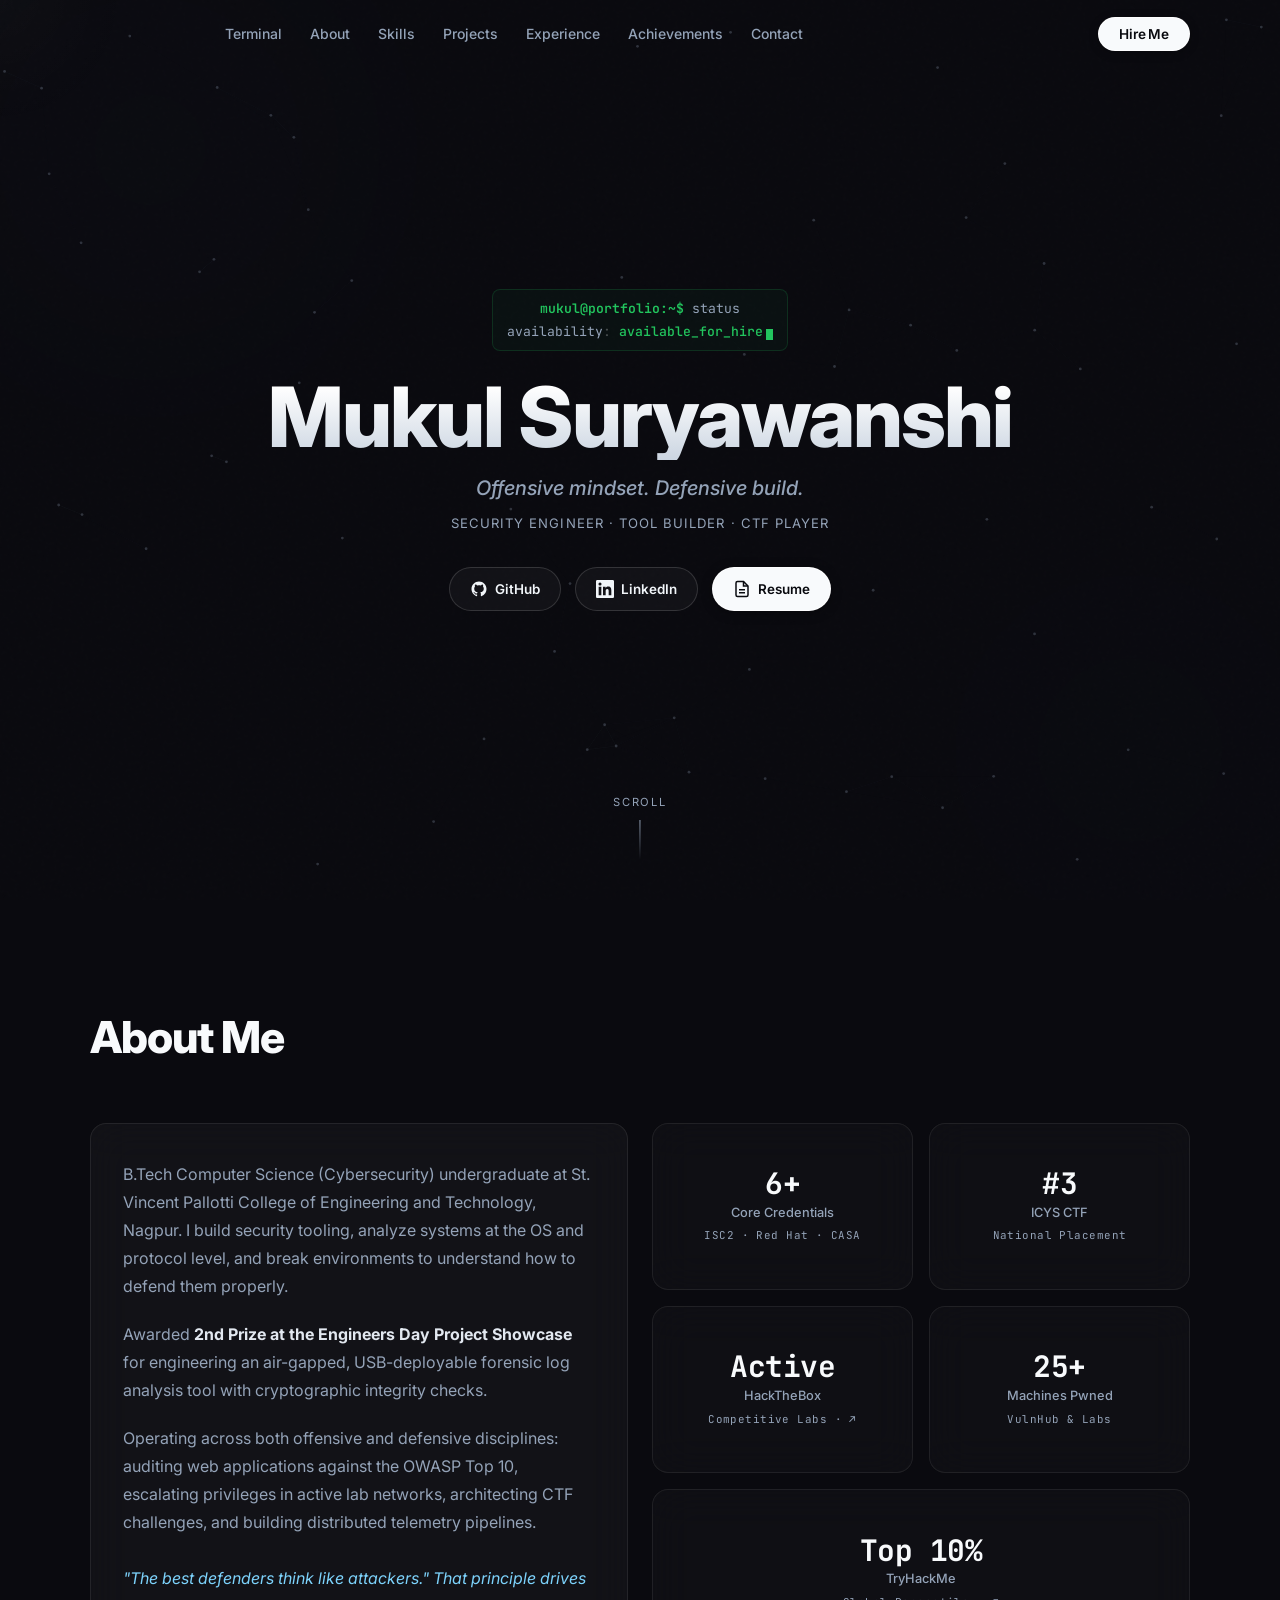
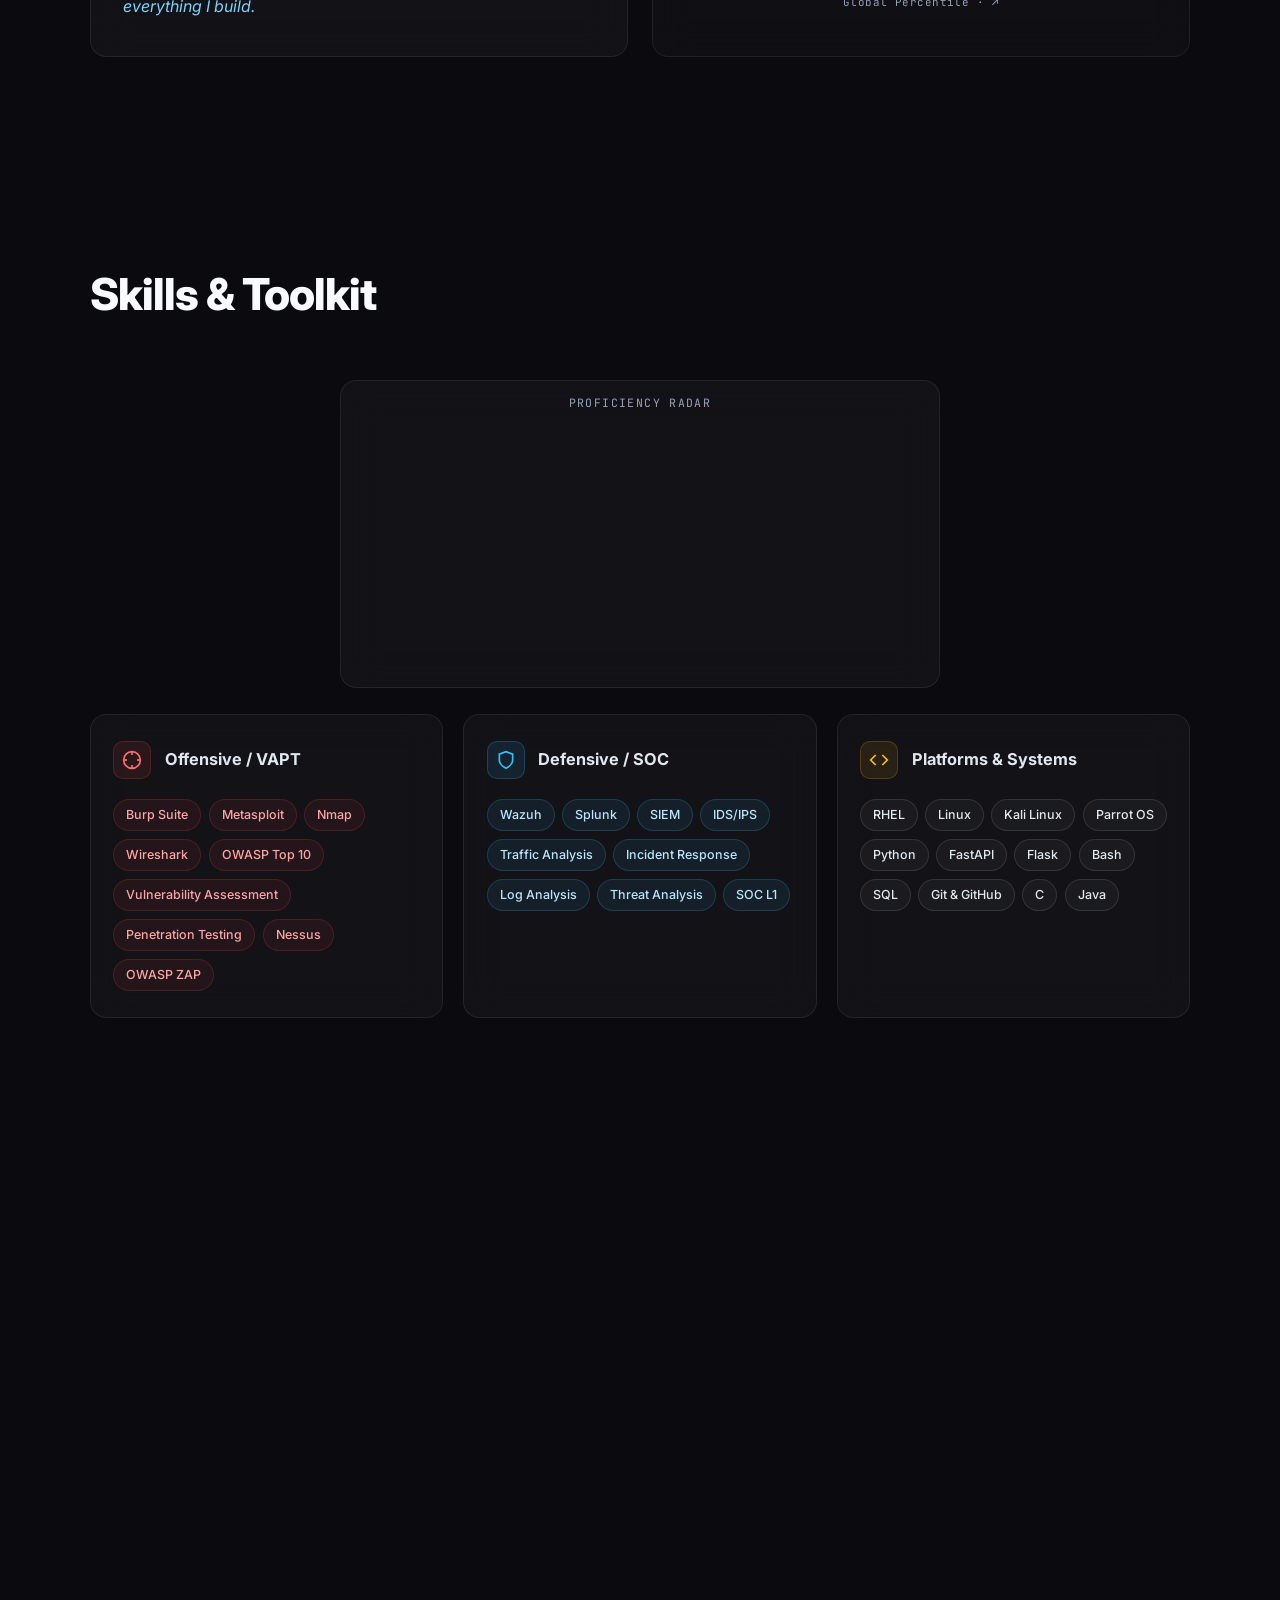
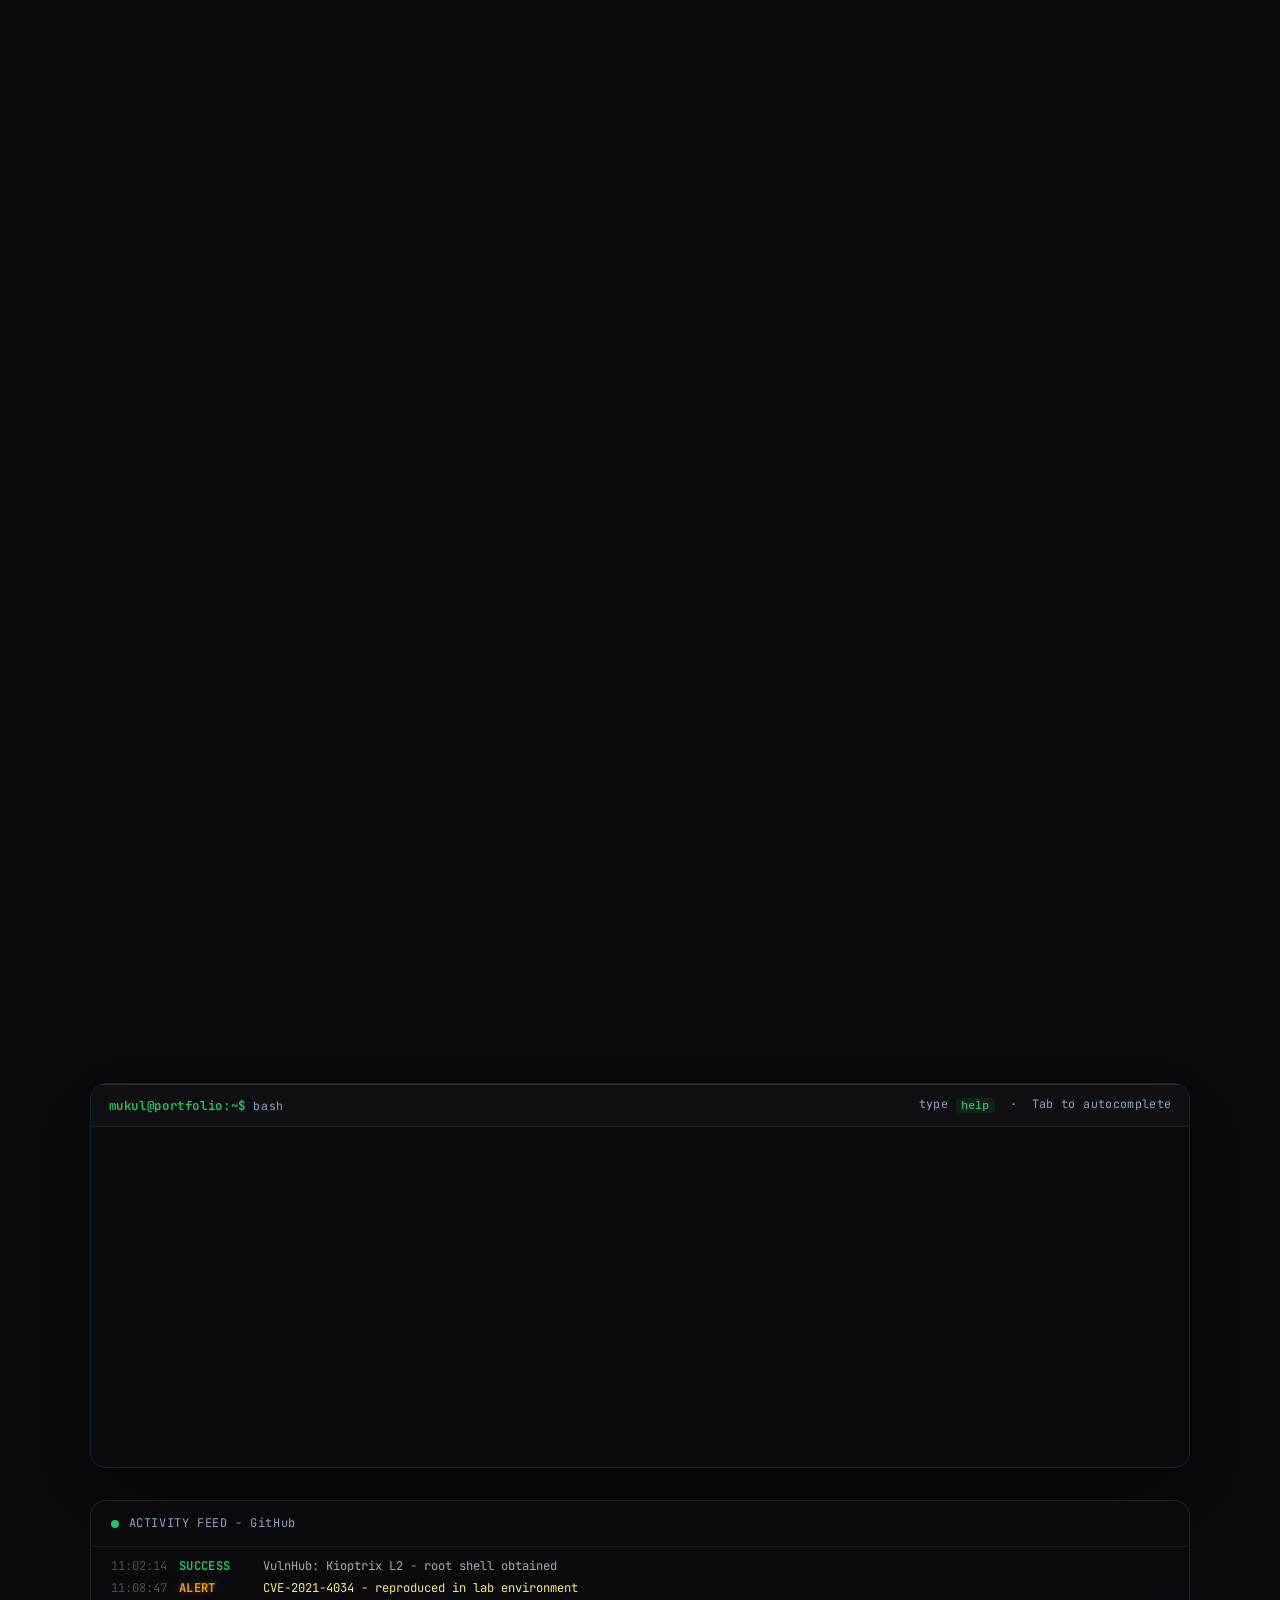
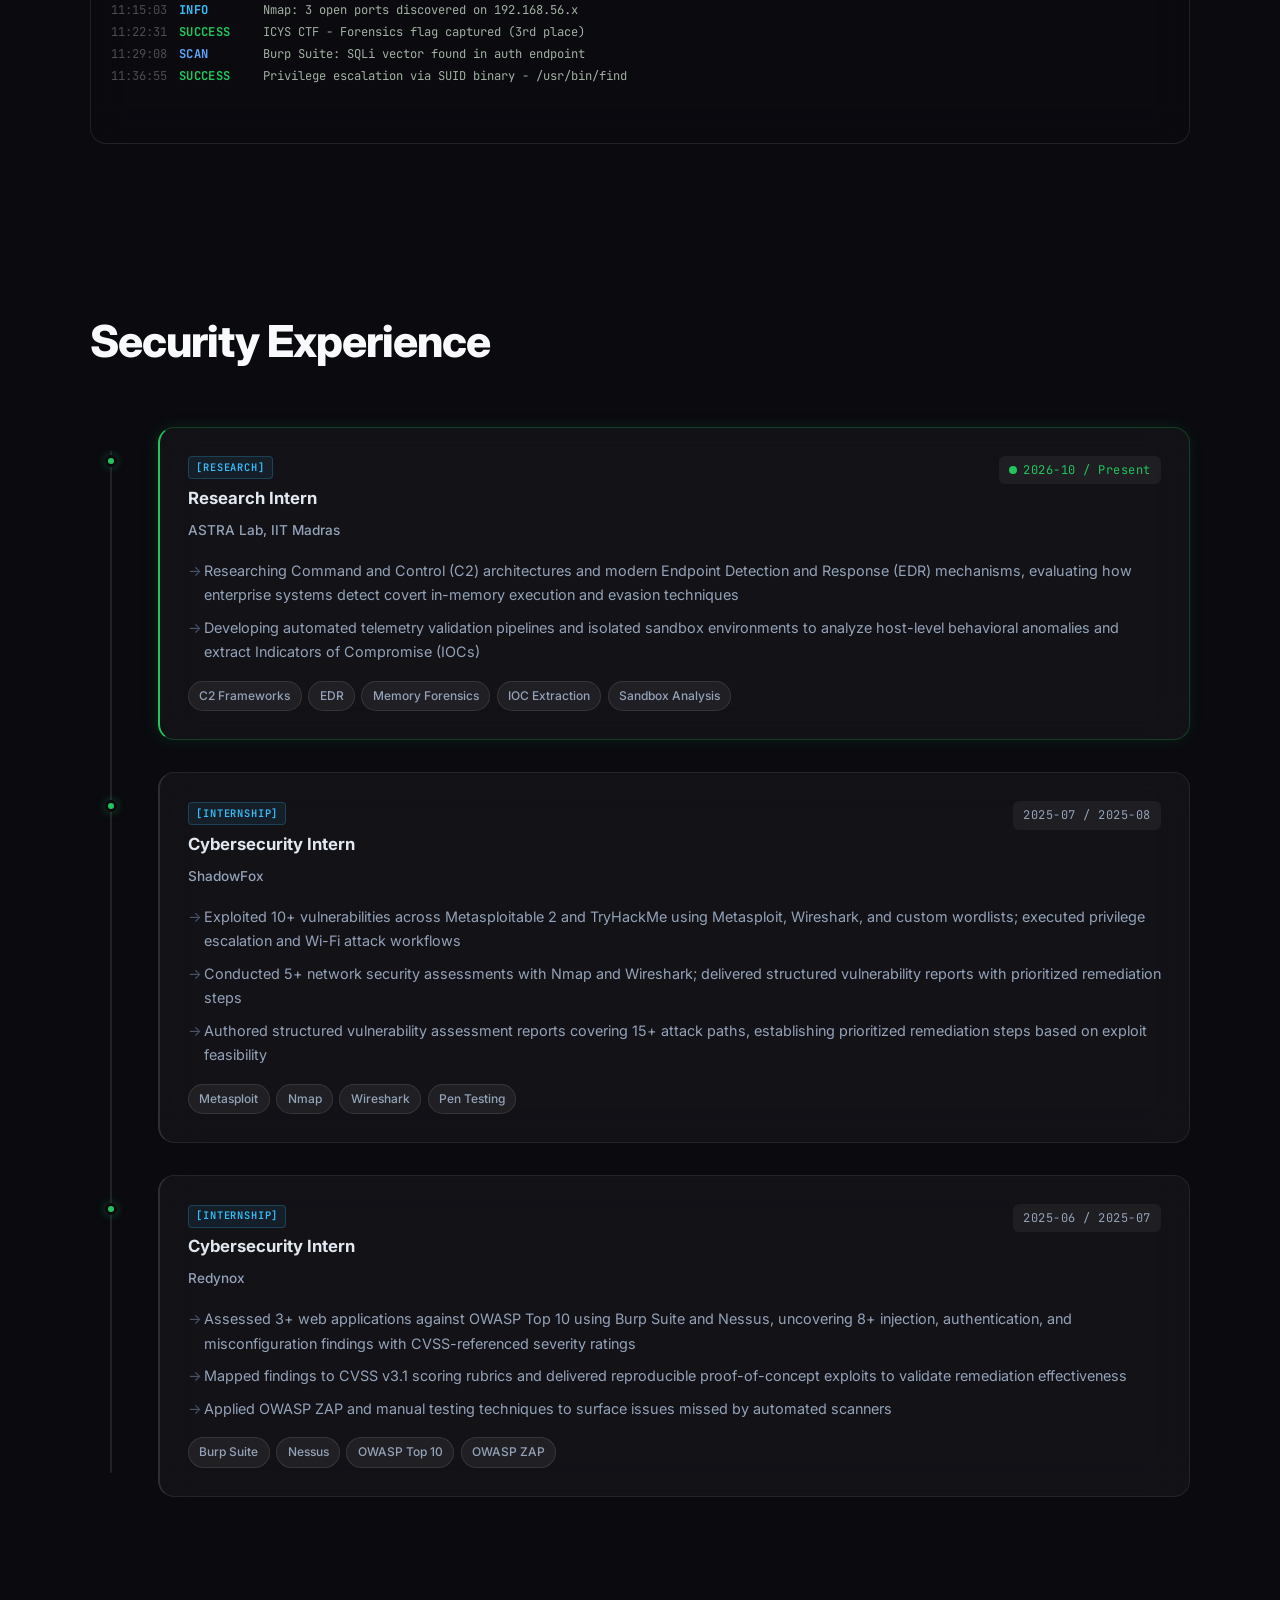
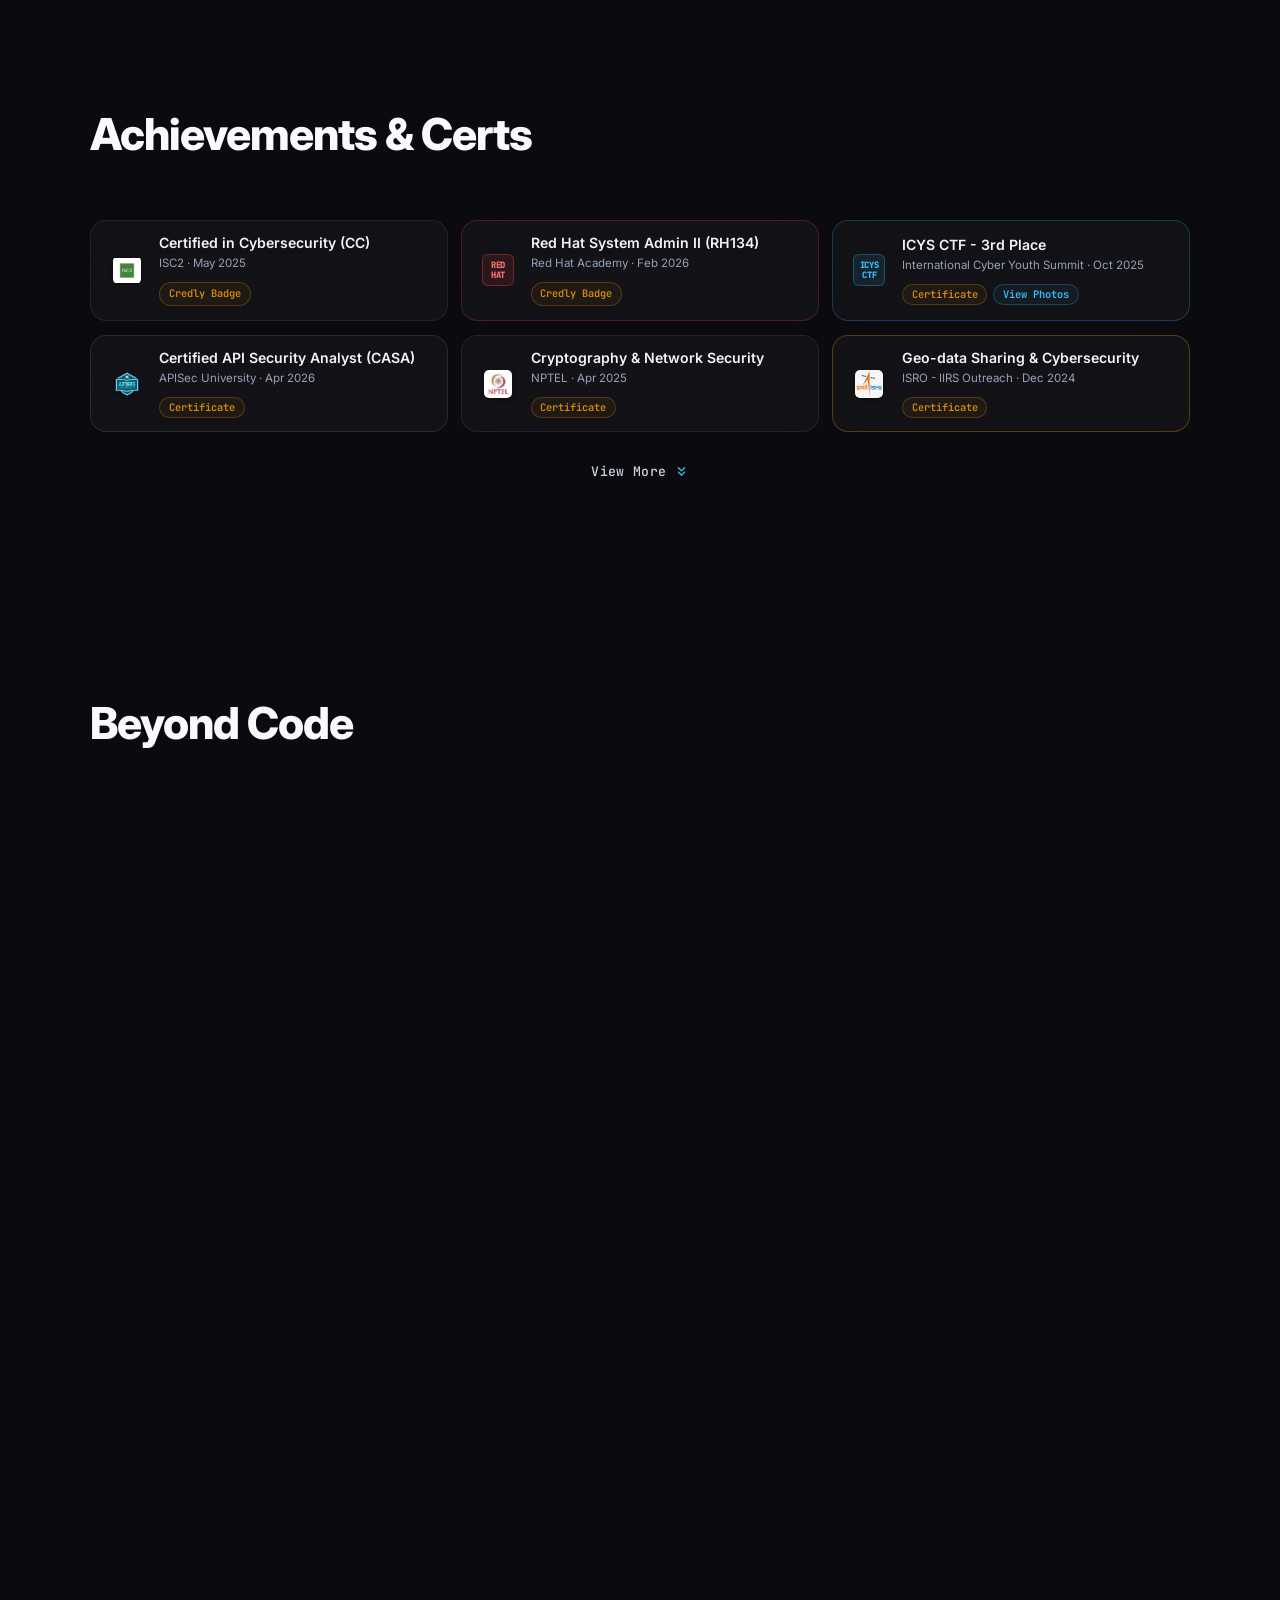
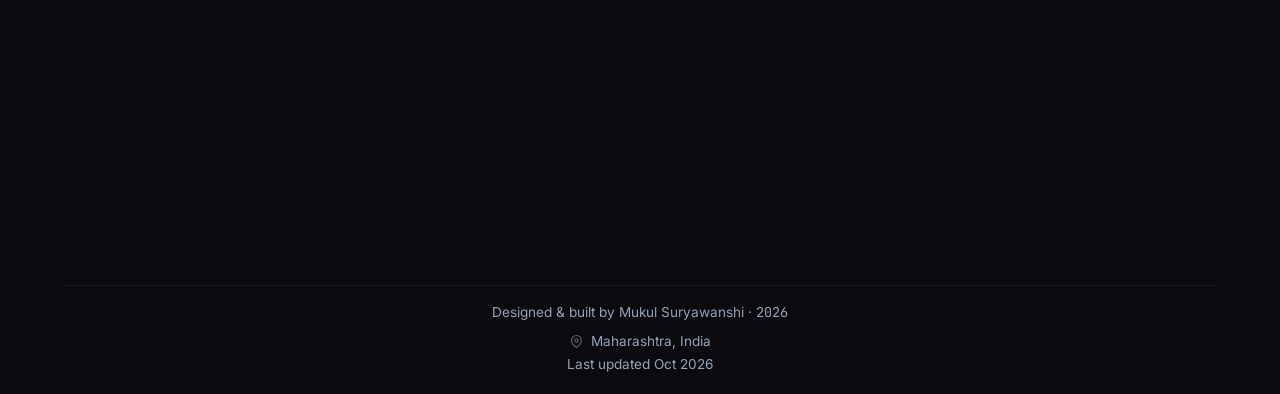
==== commit ea7df242: "perf: lazy load xterm/chart, defer scripts, preconnect, compress images, feed cache" ====
--- a/index.html
+++ b/index.html
@@ -12,11 +12,11 @@
 
   <!-- OpenGraph / Facebook / LinkedIn / Discord -->
   <meta property="og:type" content="website" />
-  <meta property="og:url" content="https://msuryawanshi.dev/" />
+  <meta property="og:url" content="https://msuryawanshi05.antideploy.app/" />
   <meta property="og:title" content="Mukul Suryawanshi | Security Engineer · Tool Builder · CTF Player" />
   <meta property="og:description"
     content="Offensive mindset. Defensive build. Security tooling, SIEM/SOC engineering, CTF writeups, and forensics." />
-  <meta property="og:image" content="https://msuryawanshi.dev/assets/og-card.png" />
+  <meta property="og:image" content="https://msuryawanshi05.antideploy.app/assets/og-card.png" />
   <meta property="og:site_name" content="Mukul Suryawanshi Portfolio" />
 
   <!-- Twitter / X -->
@@ -26,11 +26,14 @@
   <meta name="twitter:title" content="Mukul Suryawanshi | Security Engineer · Tool Builder · CTF Player" />
   <meta name="twitter:description"
     content="Offensive mindset. Defensive build. Security tooling, SIEM/SOC engineering, CTF writeups, and forensics." />
-  <meta name="twitter:image" content="https://msuryawanshi.dev/assets/og-card.png" />
+  <meta name="twitter:image" content="https://msuryawanshi05.antideploy.app/assets/og-card.png" />
 
   <!-- Favicon -->
   <link rel="icon" type="image/svg+xml" href="data:image/svg+xml,%3Csvg xmlns='http://www.w3.org/2000/svg' viewBox='0 0 32 32'%3E%3Crect width='32' height='32' rx='6' fill='%230a0a0f'/%3E%3Cpath d='M8 10l6 6-6 6M16 22h8' stroke='%2306b6d4' stroke-width='2.5' stroke-linecap='round' stroke-linejoin='round' fill='none'/%3E%3C/svg%3E" />
 
+  <link rel="dns-prefetch" href="https://api.github.com" />
+  <link rel="preconnect" href="https://api.github.com" crossorigin />
+  <link rel="preconnect" href="https://cdn.jsdelivr.net" />
   <link rel="preconnect" href="https://fonts.googleapis.com" />
   <link rel="preconnect" href="https://fonts.gstatic.com" crossorigin />
   <link
@@ -39,8 +42,6 @@
   <link rel="stylesheet" href="style.css" />
   <!-- xterm.js: real terminal emulator -->
   <link rel="stylesheet" href="https://cdn.jsdelivr.net/npm/xterm@5.3.0/css/xterm.min.css" />
-  <!-- Chart.js: skills radar chart -->
-  <script src="https://cdn.jsdelivr.net/npm/chart.js@4.4.0/dist/chart.umd.min.js"></script>
 </head>
 
 <body>
@@ -66,21 +67,16 @@
     (function() {
       var bs = document.getElementById('boot-screen');
       if (!bs) return;
-      if (sessionStorage.getItem('portfolio_boot_seen')) {
-        bs.remove();
-        return;
-      }
       var dismissed = false;
       function dismiss() {
         if (dismissed) return;
         dismissed = true;
-        sessionStorage.setItem('portfolio_boot_seen', 'true');
         bs.classList.add('fade-out');
         setTimeout(function() { if (bs && bs.parentNode) bs.remove(); }, 400);
       }
       bs.addEventListener('click', dismiss);
       window.addEventListener('keydown', dismiss, { once: true });
-      setTimeout(dismiss, 1200);
+      setTimeout(dismiss, 4000);
     })();
   </script>
 
@@ -97,7 +93,6 @@
   <!-- NAV -->
   <nav id="navbar" aria-label="Main Navigation">
     <div class="nav-inner">
-      <a href="#" class="nav-brand" aria-label="Mukul Suryawanshi Home">Mukul<span class="brand-dot">.</span>S</a>
       <ul class="nav-links" id="nav-links">
         <li><a href="#terminal-section" id="nav-terminal-btn">Terminal</a></li>
         <li><a href="#about">About</a></li>
@@ -147,7 +142,7 @@
           <span class="hs-key">availability</span><span class="hs-sep">:</span><span class="hs-val"> available_for_hire</span><span class="hs-cursor"></span>
         </div>
       </div>
-      <h1 class="hero-name">Mukul.S</h1>
+      <h1 class="hero-name">Mukul Suryawanshi</h1>
       <p class="hero-tagline">Offensive mindset. Defensive build.</p>
       <p class="hero-sub">Security Engineer &middot; Tool Builder &middot; CTF Player</p>
       <div class="hero-btns">
@@ -207,18 +202,6 @@
             <span class="stat-label">ICYS CTF</span>
             <span class="stat-sub">National Placement</span>
           </div>
-          <a class="stat-card glass-card" id="stat-thm-card"
-            href="https://tryhackme.com/p/msuryawanshi05" target="_blank" rel="noopener"
-            title="View TryHackMe profile" style="text-decoration:none;cursor:pointer">
-            <span class="stat-num" id="stat-thm">Top 10%</span>
-            <span class="stat-label">TryHackMe</span>
-            <span class="stat-sub">Global Percentile &middot; &#8599;</span>
-          </a>
-          <div class="stat-card glass-card">
-            <span class="stat-num" id="stat-machines">25+</span>
-            <span class="stat-label">Machines Pwned</span>
-            <span class="stat-sub">VulnHub &amp; Labs</span>
-          </div>
           <a class="stat-card glass-card" id="stat-htb-card"
             href="https://profile.hackthebox.com/profile/019fe6cd-1983-7008-9b4c-52c9297028e7?utm_medium=copy_url" target="_blank" rel="noopener"
             title="View HackTheBox profile" style="text-decoration:none;cursor:pointer">
@@ -226,12 +209,17 @@
             <span class="stat-label">HackTheBox</span>
             <span class="stat-sub">Competitive Labs &middot; &#8599;</span>
           </a>
-          <a class="stat-card glass-card" id="stat-lc-card"
-            href="https://leetcode.com/u/msuryawanshi05/" target="_blank" rel="noopener"
-            title="View LeetCode profile" style="text-decoration:none;cursor:pointer">
-            <span class="stat-num" id="stat-leetcode">150+</span>
-            <span class="stat-label">LeetCode Solved</span>
-            <span class="stat-sub">Data Structures &amp; Dev &middot; &#8599;</span>
+          <div class="stat-card glass-card">
+            <span class="stat-num" id="stat-machines">25+</span>
+            <span class="stat-label">Machines Pwned</span>
+            <span class="stat-sub">VulnHub &amp; Labs</span>
+          </div>
+          <a class="stat-card glass-card" id="stat-thm-card"
+            href="https://tryhackme.com/p/msuryawanshi05" target="_blank" rel="noopener"
+            title="View TryHackMe profile" style="text-decoration:none;cursor:pointer">
+            <span class="stat-num" id="stat-thm">Top 10%</span>
+            <span class="stat-label">TryHackMe</span>
+            <span class="stat-sub">Global Percentile &middot; &#8599;</span>
           </a>
         </div>
       </div>
@@ -344,9 +332,9 @@
           </div>
           <div class="project-card-header">
             <h3 class="project-name">Distributed SOC for Lab</h3>
-            <span class="gh-badge gh-active" id="badge-soc">Checking...</span>
-          </div>
-          <p class="project-desc">Distributed Security Operations Center (SOC) designed for isolated and multi-node lab environments with unified endpoint telemetry across <strong>Windows</strong>, <strong>Linux</strong>, and <strong>macOS</strong>. Ingests and normalizes 50,000+ daily security events using Wazuh SIEM and Syslog. Features custom Suricata detection rules, maintaining 98%+ alert fidelity across simulated multi-stage attacks including privilege escalation, credential dumping, and lateral movement.</p>
+            <span class="gh-badge gh-defensive">Defensive</span>
+          </div>
+          <p class="project-desc">Custom SOC platform built in Python for college lab monitoring. Deployed lightweight agents on <strong>Linux</strong>, <strong>macOS</strong>, and <strong>Windows</strong> lab machines; agents stream system events over TCP to a central manager. A JSON-configurable rule engine matches patterns and deduplicates alerts. FastAPI serves the dashboard with per-teacher auth, severity filters, alert acknowledgement, and one-click remote process termination. SQLite backend with pruning keeps storage bounded. Teacher analytics panel generates local AI-style class summaries via SSE stream. Built as a fork from an existing base, then extended with the FastAPI layer, teacher auth system, and rule hot-reload.</p>
           <div class="project-tags">
             <span class="tech-tag">Wazuh SIEM</span>
             <span class="tech-tag">Distributed SOC</span>
@@ -470,7 +458,7 @@
       <div class="ctf-feed-wrapper">
         <div class="ctf-feed-header">
           <span class="feed-pulse"></span>
-          LIVE ACTIVITY FEED - Lab &amp; CTF Environment
+          ACTIVITY FEED - GitHub
         </div>
         <div id="ctf-feed"></div>
       </div>
@@ -482,6 +470,33 @@
     <div class="container">
       <h2 class="section-title">Security Experience</h2>
       <div class="timeline">
+        <div class="timeline-item">
+          <div class="timeline-dot"></div>
+          <div class="timeline-card glass-card timeline-current">
+            <div class="timeline-header">
+              <div>
+                <span class="soc-tag">[RESEARCH]</span>
+                <h3 class="timeline-role">Research Intern</h3>
+                <span class="timeline-company">ASTRA Lab, IIT Madras</span>
+              </div>
+              <span class="timeline-date"><span class="feed-pulse" aria-hidden="true"></span> 2026-10 / Present</span>
+            </div>
+            <ul class="timeline-points">
+              <li>Researching Command and Control (C2) architectures and modern Endpoint Detection and Response (EDR)
+                mechanisms, evaluating how enterprise systems detect covert in-memory execution and evasion techniques</li>
+              <li>Developing automated telemetry validation pipelines and isolated sandbox environments to analyze
+                host-level behavioral anomalies and extract Indicators of Compromise (IOCs)</li>
+            </ul>
+            <div class="timeline-tags">
+              <span class="tech-tag">C2 Frameworks</span>
+              <span class="tech-tag">EDR</span>
+              <span class="tech-tag">Memory Forensics</span>
+              <span class="tech-tag">IOC Extraction</span>
+              <span class="tech-tag">Sandbox Analysis</span>
+            </div>
+          </div>
+        </div>
+
         <div class="timeline-item">
           <div class="timeline-dot"></div>
           <div class="timeline-card glass-card">
@@ -547,7 +562,7 @@
         <!-- 1. Certified in Cybersecurity (CC) - ISC2 -->
         <div class="badge-card glass-card">
           <div class="badge-icon">
-            <img src="assets/Logos/ISC2_logo.png" alt="ISC2" class="org-logo-img">
+            <img src="assets/Logos/ISC2_logo.png" loading="lazy" alt="ISC2" class="org-logo-img">
           </div>
           <div class="badge-content">
             <span class="badge-title">Certified in Cybersecurity (CC)</span>
@@ -581,8 +596,8 @@
             <span class="badge-title">ICYS CTF - 3rd Place</span>
             <span class="badge-sub">International Cyber Youth Summit &middot; Oct 2025</span>
             <div class="badge-proof-links">
-              <a class="cert-btn" onclick="openCert('assets/Certify/ICYS.pdf','ICYS CTF Certificate')" href="javascript:void(0)">Certificate</a>
-              <a class="proof-thumb-btn" onclick="openProof('icys')" href="javascript:void(0)">View Photos</a>
+              <button type="button" class="cert-btn" onclick="openCert('assets/Certify/ICYS.pdf','ICYS CTF Certificate')">Certificate</button>
+              <button type="button" class="proof-thumb-btn" onclick="openProof('icys')">View Photos</button>
             </div>
           </div>
         </div>
@@ -590,13 +605,13 @@
         <!-- 4. Certified API Security Analyst (CASA) - APISec University -->
         <div class="badge-card glass-card purple">
           <div class="badge-icon">
-            <img src="assets/Logos/APIsec_logo.png" alt="APISec University" class="org-logo-img">
+            <img src="assets/Logos/APIsec_logo.png" loading="lazy" alt="APISec University" class="org-logo-img">
           </div>
           <div class="badge-content">
             <span class="badge-title">Certified API Security Analyst (CASA)</span>
             <span class="badge-sub">APISec University &middot; Apr 2026</span>
             <div class="badge-proof-links">
-              <a class="cert-btn" onclick="openCert('assets/Certify/CASA_Exam.pdf','CASA Certificate')" href="javascript:void(0)">Certificate</a>
+              <button type="button" class="cert-btn" onclick="openCert('assets/Certify/CASA_Exam.pdf','CASA Certificate')">Certificate</button>
             </div>
           </div>
         </div>
@@ -604,13 +619,13 @@
         <!-- 5. Cryptography & Network Security (CNS) - NPTEL -->
         <div class="badge-card glass-card">
           <div class="badge-icon">
-            <img src="assets/Logos/Nptel_logo.png" alt="NPTEL" class="org-logo-img">
+            <img src="assets/Logos/Nptel_logo.png" loading="lazy" alt="NPTEL" class="org-logo-img">
           </div>
           <div class="badge-content">
             <span class="badge-title">Cryptography &amp; Network Security</span>
             <span class="badge-sub">NPTEL &middot; Apr 2025</span>
             <div class="badge-proof-links">
-              <a class="cert-btn" onclick="openCert('assets/Certify/Cryptography and Network Security.pdf','NPTEL Certificate')" href="javascript:void(0)">Certificate</a>
+              <button type="button" class="cert-btn" onclick="openCert('assets/Certify/Cryptography and Network Security.pdf','NPTEL Certificate')">Certificate</button>
             </div>
           </div>
         </div>
@@ -618,13 +633,13 @@
         <!-- 6. Geo-data Sharing & Cybersecurity - ISRO IIRS -->
         <div class="badge-card glass-card gold">
           <div class="badge-icon">
-            <img src="assets/Logos/Isro_IIrs_logo.png" alt="ISRO IIRS" class="org-logo-img">
+            <img src="assets/Logos/Isro_IIrs_logo.png" loading="lazy" alt="ISRO IIRS" class="org-logo-img">
           </div>
           <div class="badge-content">
             <span class="badge-title">Geo-data Sharing &amp; Cybersecurity</span>
             <span class="badge-sub">ISRO - IIRS Outreach &middot; Dec 2024</span>
             <div class="badge-proof-links">
-              <a class="cert-btn" onclick="openCert('assets/Certify/IIRS GEOSAT.pdf','ISRO IIRS Certificate')" href="javascript:void(0)">Certificate</a>
+              <button type="button" class="cert-btn" onclick="openCert('assets/Certify/IIRS GEOSAT.pdf','ISRO IIRS Certificate')">Certificate</button>
             </div>
           </div>
         </div>
@@ -651,13 +666,13 @@
         <!-- 8. 2nd Prize - Engineers Day Showcase -->
         <div class="badge-card glass-card gold">
           <div class="badge-icon">
-            <img src="assets/Logos/SIH_Logo.png" alt="SIH" class="org-logo-img">
+            <img src="assets/Logos/SIH_Logo.png" loading="lazy" alt="SIH" class="org-logo-img">
           </div>
           <div class="badge-content">
             <span class="badge-title">2nd Prize - Engineers Day</span>
             <span class="badge-sub">Project Showcase (50+ Entries) &middot; Oct 2025</span>
             <div class="badge-proof-links">
-              <a class="proof-thumb-btn" onclick="openProof('sih')" href="javascript:void(0)">View Photos</a>
+              <button type="button" class="proof-thumb-btn" onclick="openProof('sih')">View Photos</button>
             </div>
           </div>
         </div>
@@ -665,14 +680,14 @@
         <!-- 9. Seasides InfoSec 2K26 Conference -->
         <div class="badge-card glass-card">
           <div class="badge-icon">
-            <img src="assets/Logos/Seasides_logo.webp" alt="Seasides Goa" class="org-logo-img">
+            <img src="assets/Logos/Seasides_logo.webp" loading="lazy" alt="Seasides Goa" class="org-logo-img">
           </div>
           <div class="badge-content">
             <span class="badge-title">Seasides InfoSec 2K26</span>
             <span class="badge-sub">16+ Hours Advanced Workshops &middot; Feb 2026</span>
             <div class="badge-proof-links">
-              <a class="cert-btn" onclick="openCert('assets/Certify/Seasides_Goa.pdf','Seasides Certificate')" href="javascript:void(0)">Certificate</a>
-              <a class="proof-thumb-btn" onclick="openProof('seasides')" href="javascript:void(0)">View Photos</a>
+              <button type="button" class="cert-btn" onclick="openCert('assets/Certify/Seasides_Goa.pdf','Seasides Certificate')">Certificate</button>
+              <button type="button" class="proof-thumb-btn" onclick="openProof('seasides')">View Photos</button>
             </div>
           </div>
         </div>
@@ -680,14 +695,14 @@
         <!-- 10. EncipherX 4.0 Challenge Lead -->
         <div class="badge-card glass-card">
           <div class="badge-icon">
-            <img src="assets/Logos/Encipherx_logo.png" alt="EncipherX" class="extra-logo-img">
+            <img src="assets/Logos/Encipherx_logo.png" loading="lazy" alt="EncipherX" class="extra-logo-img">
           </div>
           <div class="badge-content">
             <span class="badge-title">EncipherX 4.0 Author &amp; Lead</span>
             <span class="badge-sub">24-Hr National CTF (150+ Teams) &middot; 2025</span>
             <div class="badge-proof-links">
-              <a class="cert-btn" onclick="openCert('assets/Certify/EncipherX.pdf','EncipherX Certificate')" href="javascript:void(0)">Certificate</a>
-              <a class="proof-thumb-btn" onclick="openProof('encipherx')" href="javascript:void(0)">View Photos</a>
+              <button type="button" class="cert-btn" onclick="openCert('assets/Certify/EncipherX.pdf','EncipherX Certificate')">Certificate</button>
+              <button type="button" class="proof-thumb-btn" onclick="openProof('encipherx')">View Photos</button>
             </div>
           </div>
         </div>
@@ -715,42 +730,42 @@
 
         <div class="extra-card glass-card">
           <div class="extra-icon">
-            <img src="assets/Logos/Encipherx_logo.png" alt="EncipherX" class="extra-logo-img">
+            <img src="assets/Logos/Encipherx_logo.png" loading="lazy" alt="EncipherX" class="extra-logo-img">
           </div>
           <h3>EncipherX 4.0</h3>
           <p>Android Challenge Lead &amp; Media Head for a 24-hour national CTF that drew 150+ competing teams.
             Architected Java-based Android exploitation challenges and drove end-to-end media operations.</p>
           <div class="extra-actions">
             <span class="extra-tag">Leadership</span>
-            <a class="proof-thumb-btn" onclick="openProof('encipherx')" href="javascript:void(0)">View Photos</a>
-            <a class="cert-btn" onclick="openCert('assets/Certify/EncipherX.pdf','EncipherX Certificate')" href="javascript:void(0)">Certificate</a>
+            <button type="button" class="proof-thumb-btn" onclick="openProof('encipherx')">View Photos</button>
+            <button type="button" class="cert-btn" onclick="openCert('assets/Certify/EncipherX.pdf','EncipherX Certificate')">Certificate</button>
           </div>
         </div>
 
         <div class="extra-card glass-card">
           <div class="extra-icon">
-            <img src="assets/Logos/Seasides_logo.webp" alt="Seasides" class="extra-logo-img">
+            <img src="assets/Logos/Seasides_logo.webp" loading="lazy" alt="Seasides" class="extra-logo-img">
           </div>
           <h3>Seasides InfoSec 2K26</h3>
           <p>Attended Seasides Information Security Conference in Goa. Workshops covered exploit writing, AI agent &amp;
             MCP server hacking, AD red teaming, and hardware security (Bluetooth, RF cloning, ATtiny85 badge).</p>
           <div class="extra-actions">
             <span class="extra-tag">Conference</span>
-            <a class="proof-thumb-btn" onclick="openProof('seasides')" href="javascript:void(0)">View Photos</a>
-            <a class="cert-btn" onclick="openCert('assets/Certify/Seasides_Goa.pdf','Seasides Certificate')" href="javascript:void(0)">Certificate</a>
+            <button type="button" class="proof-thumb-btn" onclick="openProof('seasides')">View Photos</button>
+            <button type="button" class="cert-btn" onclick="openCert('assets/Certify/Seasides_Goa.pdf','Seasides Certificate')">Certificate</button>
           </div>
         </div>
 
         <div class="extra-card glass-card">
           <div class="extra-icon">
-            <img src="assets/Logos/Web3_logo.png" alt="Web3" class="extra-logo-img">
+            <img src="assets/Logos/Web3_logo.png" loading="lazy" alt="Web3" class="extra-logo-img">
           </div>
           <h3>Web3 Hackathon 2025</h3>
           <p>Led digital outreach and conducted a foundational blockchain workshop for a sustainability-themed hackathon
             driving 100+ participant turnout. Coordinated event logistics and social media campaigns.</p>
           <div class="extra-actions">
             <span class="extra-tag">Hackathon</span>
-            <a class="proof-thumb-btn" onclick="openProof('web3')" href="javascript:void(0)">View Photos</a>
+            <button type="button" class="proof-thumb-btn" onclick="openProof('web3')">View Photos</button>
           </div>
         </div>
 
@@ -811,6 +826,7 @@
         </svg>
         Maharashtra, India
       </p>
+      <p>Last updated <time datetime="2026-10">Oct 2026</time></p>
     </div>
   </footer>
 
@@ -841,19 +857,18 @@
 
   <!-- CERT VIEWER POPUP -->
   <div id="cert-overlay" aria-hidden="true">
-    <div id="cert-modal">
+    <div id="cert-modal" role="dialog" aria-modal="true" aria-labelledby="cert-title">
       <div id="cert-header">
         <span id="cert-title">Certificate</span>
+        <a id="cert-open" href="" target="_blank" rel="noopener">Open PDF</a>
         <button id="cert-close" aria-label="Close">&times;</button>
       </div>
       <iframe id="cert-frame" src="" title="Certificate"></iframe>
     </div>
   </div>
 
-  <script src="https://cdn.jsdelivr.net/npm/xterm@5.3.0/lib/xterm.min.js"></script>
-  <script src="https://cdn.jsdelivr.net/npm/xterm-addon-fit@0.8.0/lib/xterm-addon-fit.min.js"></script>
-  <script src="config.js"></script>
-  <script src="main.js"></script>
+  <script src="config.js" defer></script>
+  <script src="main.js" defer></script>
 </body>
 
 </html>
--- a/style.css
+++ b/style.css
@@ -10,6 +10,8 @@
   --red-l:       #f87171;
   --blue:        #0284c7;
   --blue-l:      #38bdf8;
+  --cyan:        #38bdf8;
+  --cyan-l:      #7dd3fc;
   --gold:        #f59e0b;
   --gold-l:      #fbbf24;
   --text:        #e2e8f0;
@@ -141,27 +143,11 @@
   display: flex; align-items: center; justify-content: space-between;
   height: 68px; gap: 1.5rem;
 }
-.nav-brand {
-  font-family: 'JetBrains Mono', monospace;
-  font-size: 1.05rem;
-  font-weight: 700;
-  color: #f1f5f9;
-  text-decoration: none;
-  letter-spacing: -0.02em;
-  display: inline-flex;
-  align-items: center;
-  transition: opacity var(--transition);
-  flex-shrink: 0;
-}
-.nav-brand:hover {
-  opacity: 0.85;
-}
-.brand-dot {
-  color: var(--cyan);
-}
 .nav-links {
   display: flex; list-style: none; gap: 1.75rem;
-}
+  margin-inline: auto;
+}
+.nav-actions { margin-left: auto; }
 .nav-links a {
   color: var(--text-muted); text-decoration: none;
   font-size: 0.875rem; font-weight: 500;
@@ -409,6 +395,7 @@
 .about-text p { color: var(--text-muted); line-height: 1.75; margin: 0; }
 .about-text strong { color: var(--text); }
 
+.about-stats > .stat-card:last-child:nth-child(odd) { grid-column: span 2; }
 .about-stats {
   display: grid;
   grid-template-columns: 1fr 1fr;
@@ -718,7 +705,6 @@
   color: #cbd5e1;
   cursor: pointer;
   transition: color var(--transition), transform var(--transition);
-  outline: none;
   box-shadow: none;
 }
 #btn-toggle-certs:hover {
@@ -969,7 +955,7 @@
   #ctf-feed { height: 160px; padding: 0.5rem 0.85rem; font-size: 0.72rem; }
   .project-card { padding: 1.35rem 1.2rem; }
   .project-links { flex-wrap: wrap; gap: 0.65rem; }
-  #back-to-top { bottom: 1.25rem; right: 1.25rem; width: 40px; height: 40px; }
+  #back-to-top { bottom: 1.25rem; right: 1.25rem; }
 }
 
 /* Small Phones (<= 440px) */
@@ -981,7 +967,7 @@
   .hero-sub { font-size: 0.76rem; letter-spacing: 0.05em; }
   .hero-status { font-size: 0.74rem; padding: 0.4rem 0.7rem; }
   .hero-btns { flex-direction: column; align-items: stretch; width: 100%; max-width: 280px; margin: 0 auto; }
-  .hero-btns .btn { width: 100%; max-width: 100%; }
+  .hero-btns .btn { flex: none; width: 100%; max-width: 100%; min-height: 44px; }
   .about-stats { grid-template-columns: 1fr 1fr; gap: 0.6rem; }
   .stat-card { padding: 0.85rem 0.4rem; }
   .stat-num { font-size: 1.45rem; }
@@ -1215,6 +1201,7 @@
 }
 .gh-active     { background: rgba(34,197,94,0.12); color: #22c55e;  border-color: rgba(34,197,94,0.3); }
 .gh-maintained { background: rgba(245,158,11,0.12); color: #f59e0b; border-color: rgba(245,158,11,0.3); }
+.gh-defensive  { background: rgba(56,189,248,0.1); color: #38bdf8; border-color: rgba(56,189,248,0.3); }
 .gh-archived   { background: rgba(148,163,184,0.1); color: #94a3b8; border-color: rgba(148,163,184,0.2); }
 .gh-active::before { content: '●  '; animation: pulse 2s infinite; }
 
@@ -1330,6 +1317,14 @@
 .cert-btn { color: rgba(245,158,11,0.85); border-color: rgba(245,158,11,0.25); background: rgba(245,158,11,0.06); }
 .cert-btn:hover { background: rgba(245,158,11,0.14); border-color: rgba(245,158,11,0.45); color: #f59e0b; }
 
+/* Touch devices: 44px minimum tap targets (desktop keeps the compact pills) */
+@media (pointer: coarse) {
+  .cert-btn, .proof-thumb-btn, .project-link, .nav-cta, .contact-email, #cert-close {
+    min-height: 44px; min-width: 44px; justify-content: center;
+  }
+  .nav-cta, #cert-close { display: inline-flex; align-items: center; }
+}
+
 /* -- EXTRA ACTIONS ROW ----------------------------------------- */
 .extra-actions { display: flex; gap: 0.5rem; align-items: center; flex-wrap: nowrap; margin-top: 0.75rem; white-space: nowrap; overflow-x: auto; }
 
@@ -1427,6 +1422,7 @@
   font-size: 1.3rem; cursor: pointer; padding: 0 0.2rem; transition: color 0.2s;
 }
 #cert-close:hover { color: var(--text); }
+#cert-open { margin-left: auto; margin-right: 0.75rem; font-size: 0.8rem; color: var(--cyan); }
 #cert-frame {
   flex: 1; width: 100%; border: none;
   background: #fff;
@@ -1667,4 +1663,11 @@
 .timeline-card:hover {
   border-left-color: #22c55e !important;
   box-shadow: -2px 0 16px rgba(34, 197, 94, 0.12) !important;
-}+}
+/* Ongoing role: green accent always on, not just on hover */
+.timeline-card.timeline-current {
+  border-left-color: #22c55e !important;
+  border-color: rgba(34, 197, 94, 0.25);
+  box-shadow: -2px 0 16px rgba(34, 197, 94, 0.12) !important;
+}
+.timeline-current .timeline-date { display: inline-flex; align-items: center; gap: 0.4rem; color: #22c55e !important; }
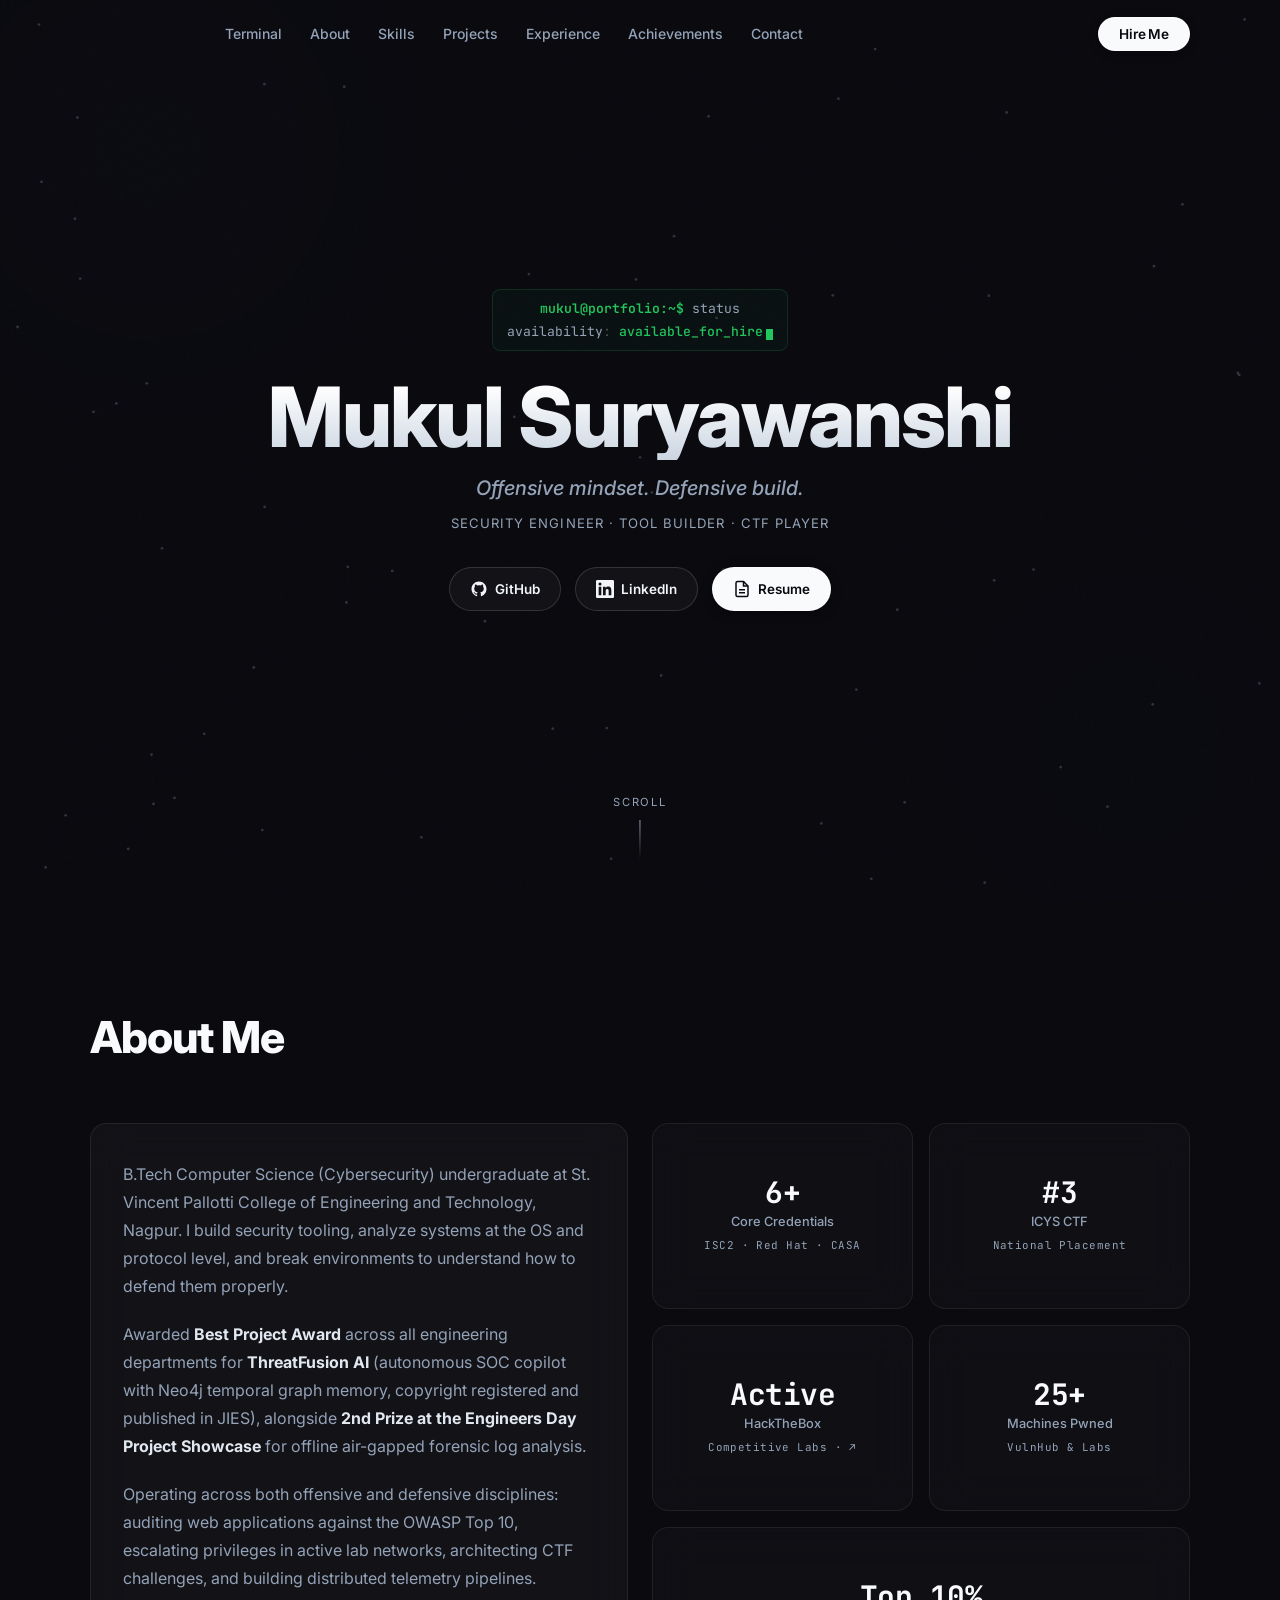
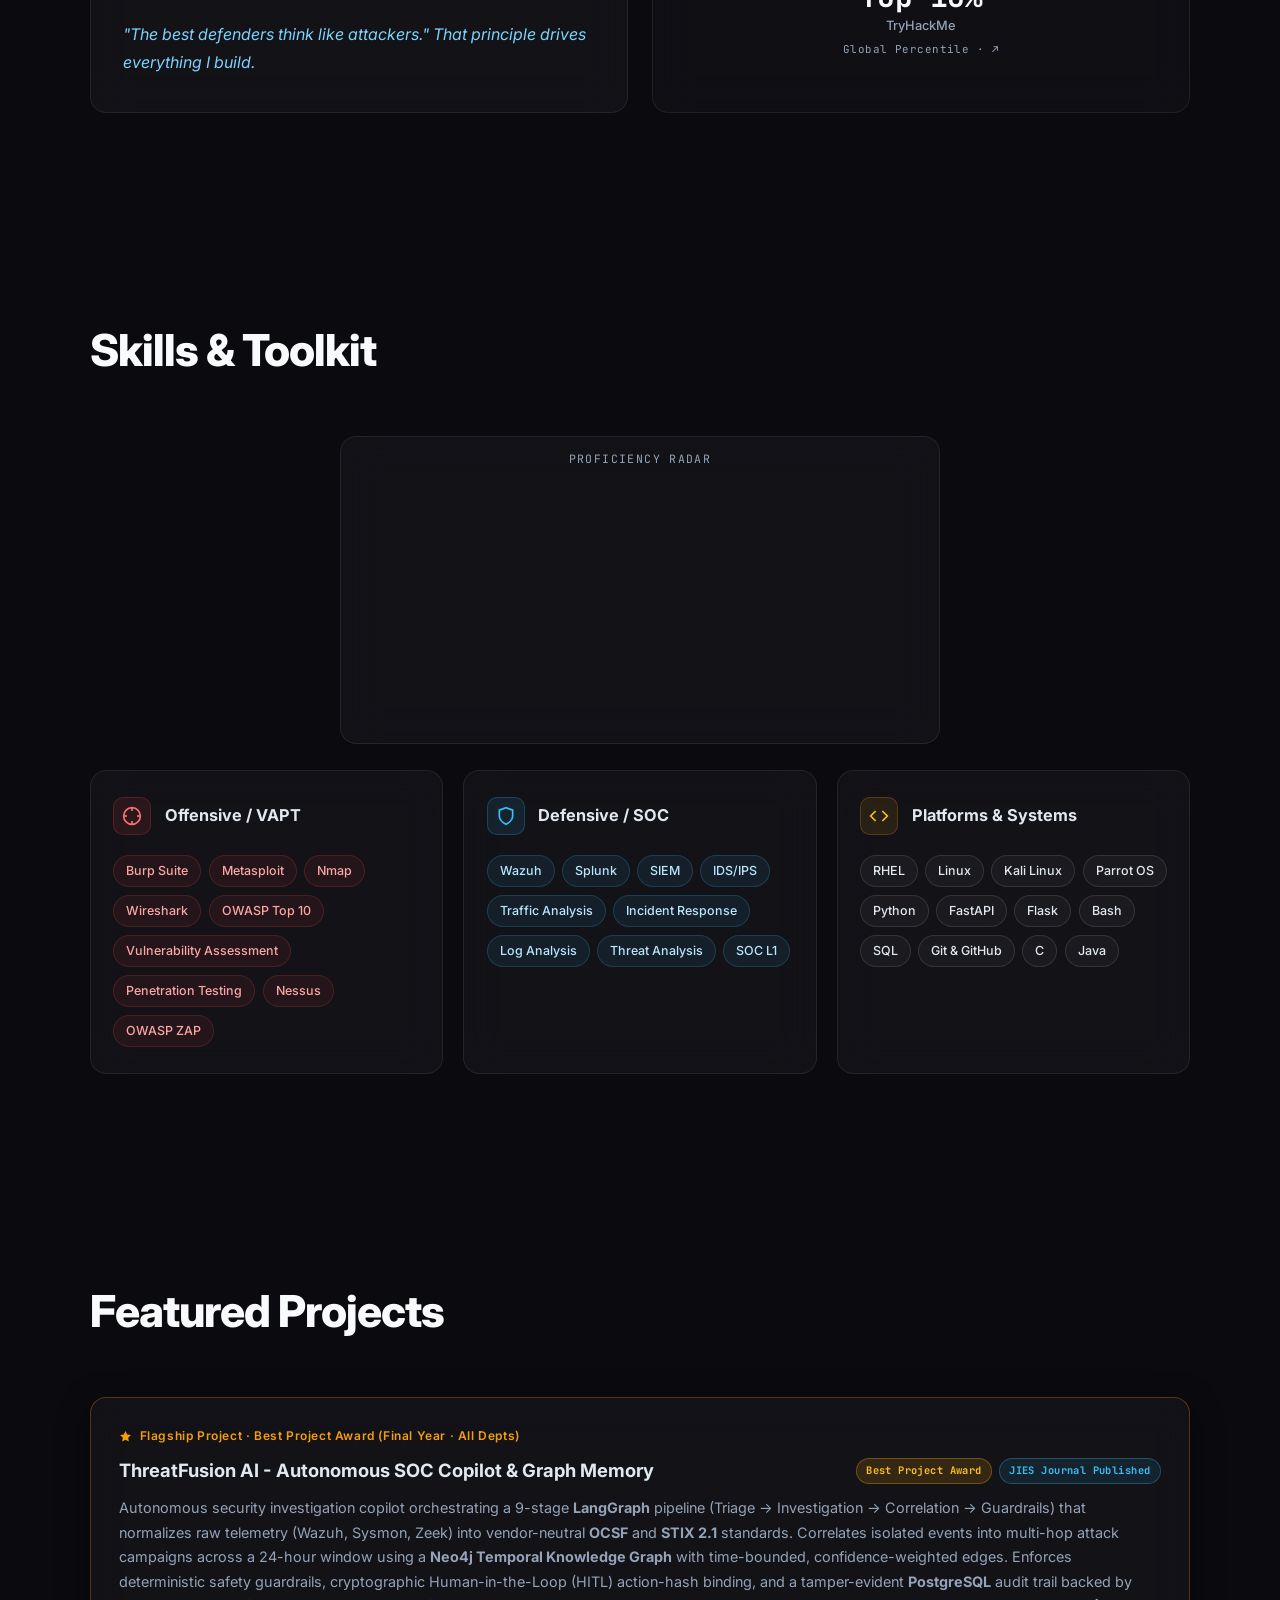
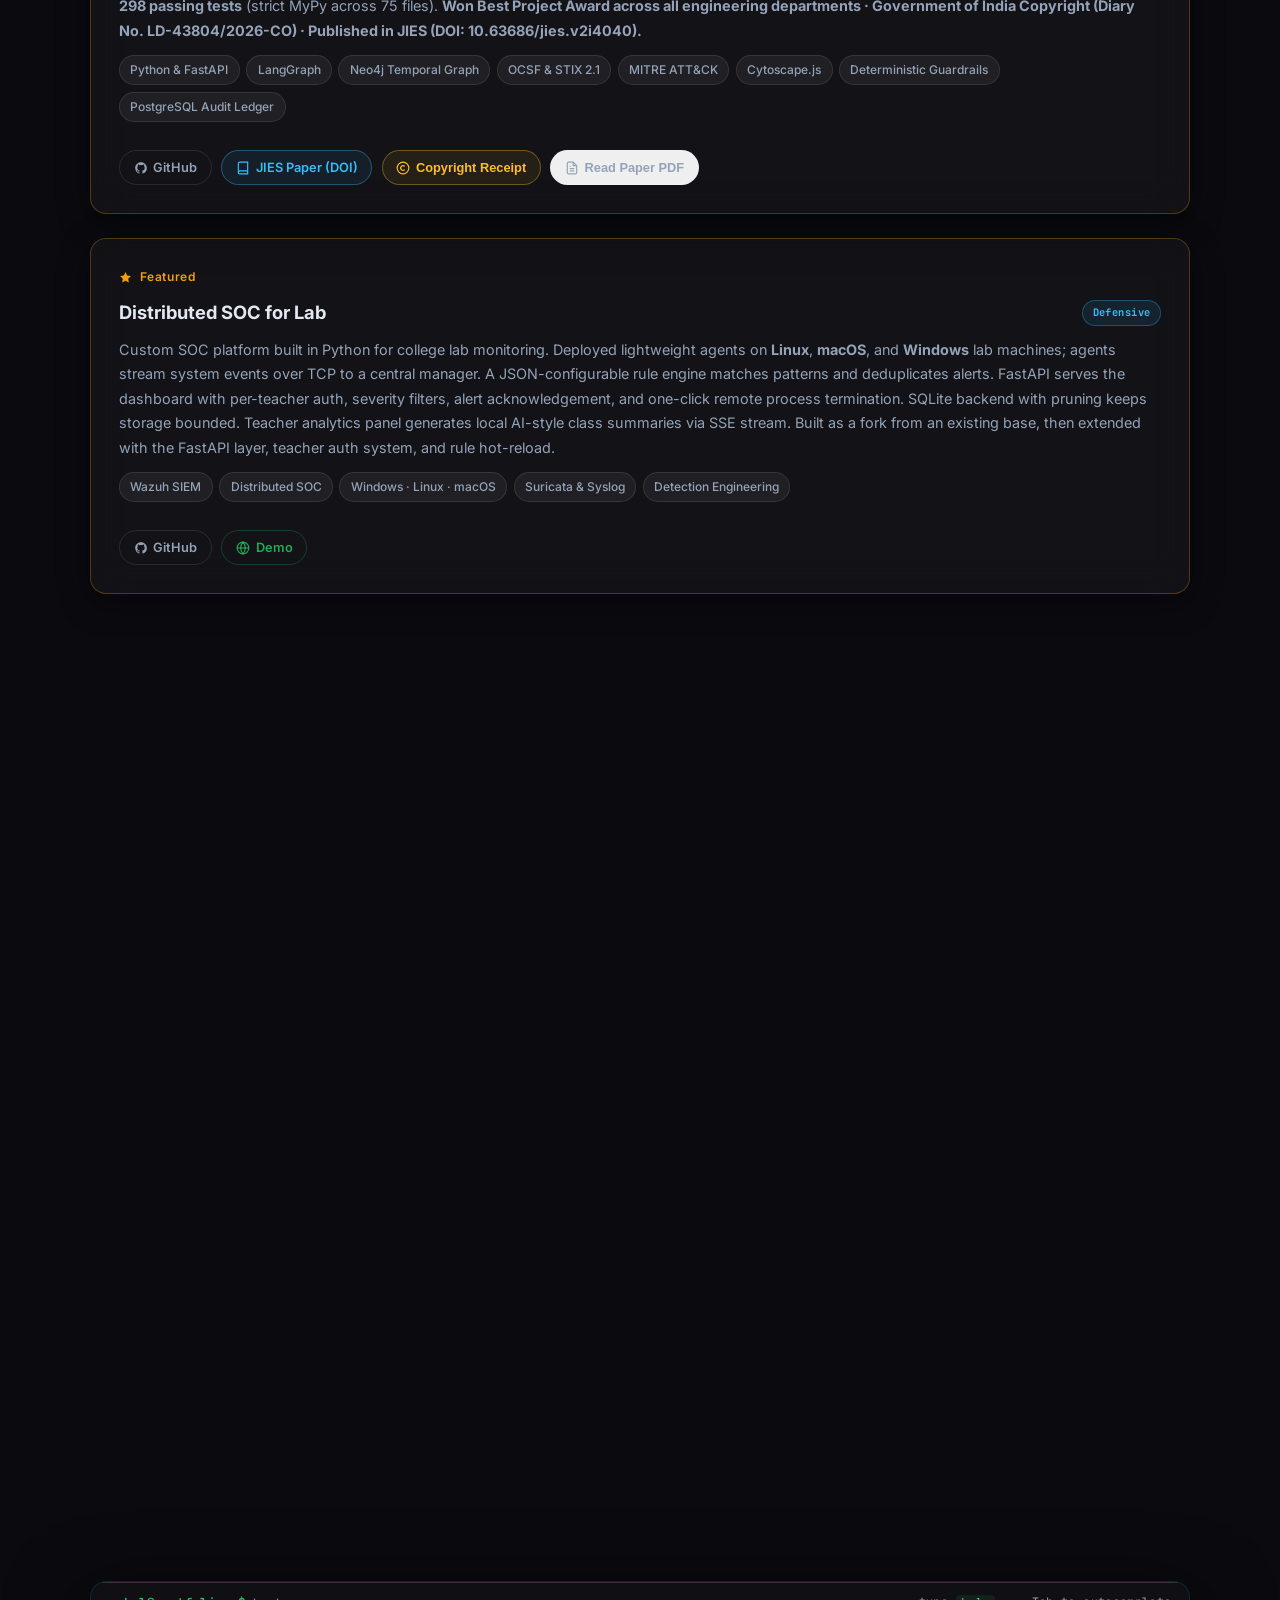
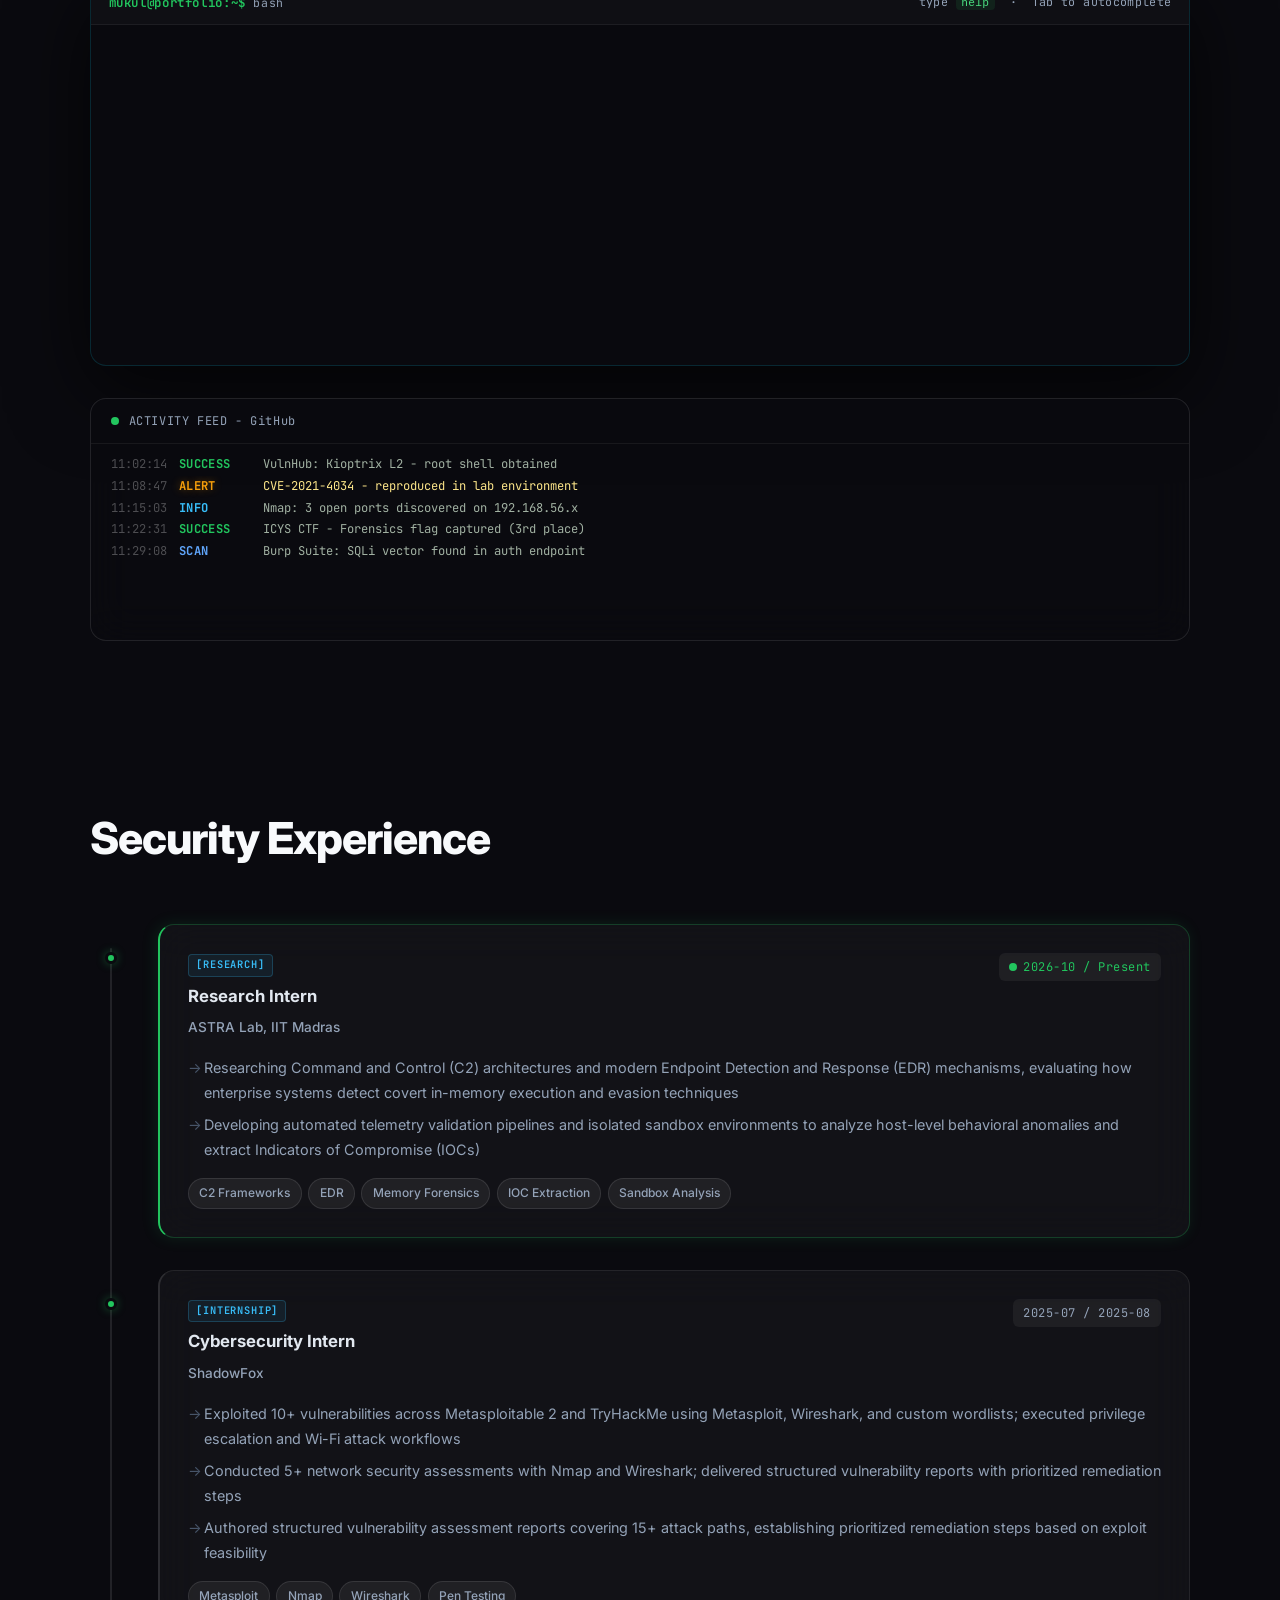
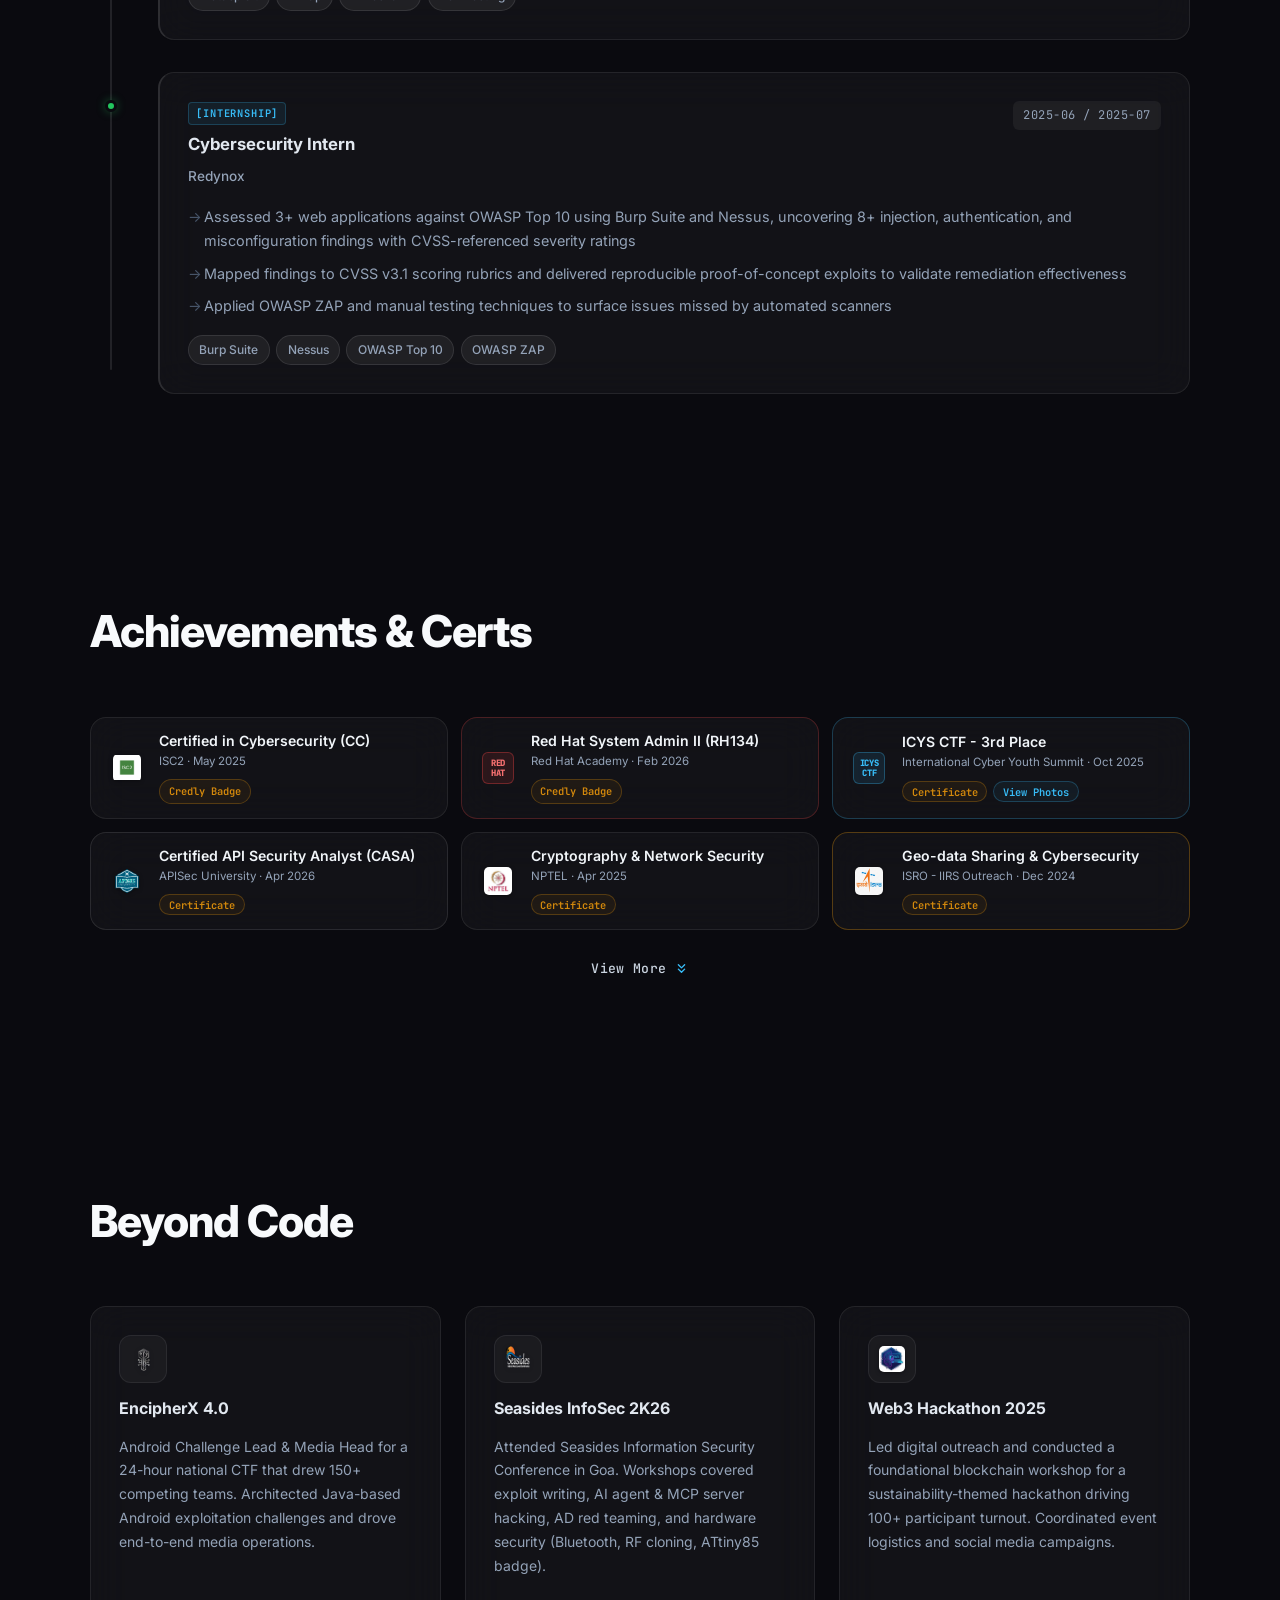
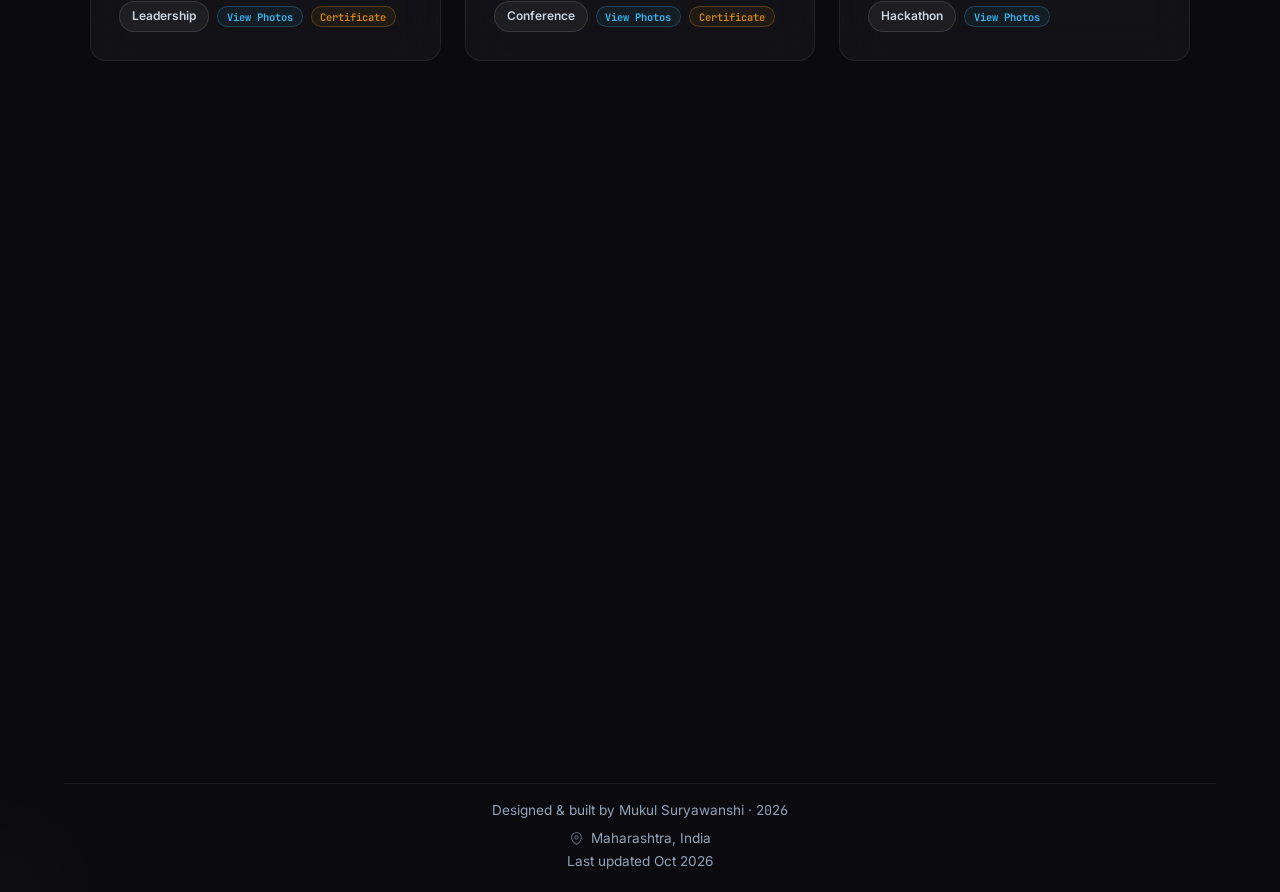
==== commit fdc6a2a9: "feat: add ThreatFusion AI flagship project, copyright receipt, and JIES publication" ====
--- a/index.html
+++ b/index.html
@@ -186,7 +186,7 @@
       <div class="about-grid">
         <div class="about-text glass-card">
           <p>B.Tech Computer Science (Cybersecurity) undergraduate at St. Vincent Pallotti College of Engineering and Technology, Nagpur. I build security tooling, analyze systems at the OS and protocol level, and break environments to understand how to defend them properly.</p>
-          <p>Awarded <strong>2nd Prize at the Engineers Day Project Showcase</strong> for engineering an air-gapped, USB-deployable forensic log analysis tool with cryptographic integrity checks.</p>
+          <p>Awarded <strong>Best Project Award</strong> across all engineering departments for <strong>ThreatFusion AI</strong> (autonomous SOC copilot with Neo4j temporal graph memory, copyright registered and published in JIES), alongside <strong>2nd Prize at the Engineers Day Project Showcase</strong> for offline air-gapped forensic log analysis.</p>
           <p>Operating across both offensive and defensive disciplines: auditing web applications against the OWASP Top 10, escalating privileges in active lab networks, architecting CTF challenges, and building distributed telemetry pipelines.</p>
           <p style="margin-top: 0.5rem; color: var(--cyan-l); font-style: italic;">"The best defenders think like attackers." That principle drives everything I build.</p>
         </div>
@@ -321,6 +321,54 @@
     <div class="container">
       <h2 class="section-title">Featured Projects</h2>
       <div class="projects-grid">
+        <!-- FLAGSHIP: ThreatFusion AI -->
+        <div class="project-card glass-card featured full-width">
+          <div class="project-featured-badge">
+            <svg width="13" height="13" viewBox="0 0 24 24" fill="var(--gold)"
+              style="display:inline;vertical-align:middle;margin-right:4px">
+              <path d="M12 2l3.09 6.26L22 9.27l-5 4.87 1.18 6.88L12 17.77l-6.18 3.25L7 14.14 2 9.27l6.91-1.01L12 2z" />
+            </svg>
+            Flagship Project &middot; Best Project Award (Final Year &middot; All Depts)
+          </div>
+          <div class="project-card-header">
+            <h3 class="project-name">ThreatFusion AI - Autonomous SOC Copilot &amp; Graph Memory</h3>
+            <div class="project-header-badges">
+              <span class="gh-badge gh-award">Best Project Award</span>
+              <span class="gh-badge gh-defensive">JIES Journal Published</span>
+              <span class="gh-badge gh-active" id="badge-threatfusion">Active Dev</span>
+            </div>
+          </div>
+          <p class="project-desc">Autonomous security investigation copilot orchestrating a 9-stage <strong>LangGraph</strong> pipeline (Triage &rarr; Investigation &rarr; Correlation &rarr; Guardrails) that normalizes raw telemetry (Wazuh, Sysmon, Zeek) into vendor-neutral <strong>OCSF</strong> and <strong>STIX 2.1</strong> standards. Correlates isolated events into multi-hop attack campaigns across a 24-hour window using a <strong>Neo4j Temporal Knowledge Graph</strong> with time-bounded, confidence-weighted edges. Enforces deterministic safety guardrails, cryptographic Human-in-the-Loop (HITL) action-hash binding, and a tamper-evident <strong>PostgreSQL</strong> audit trail backed by <strong>298 passing tests</strong> (strict MyPy across 75 files). <strong>Won Best Project Award across all engineering departments &middot; Government of India Copyright (Diary No. LD-43804/2026-CO) &middot; Published in JIES (DOI: 10.63686/jies.v2i4040).</strong></p>
+          <div class="project-tags">
+            <span class="tech-tag">Python &amp; FastAPI</span>
+            <span class="tech-tag">LangGraph</span>
+            <span class="tech-tag">Neo4j Temporal Graph</span>
+            <span class="tech-tag">OCSF &amp; STIX 2.1</span>
+            <span class="tech-tag">MITRE ATT&amp;CK</span>
+            <span class="tech-tag">Cytoscape.js</span>
+            <span class="tech-tag">Deterministic Guardrails</span>
+            <span class="tech-tag">PostgreSQL Audit Ledger</span>
+          </div>
+          <div class="project-links">
+            <a id="proj-threatfusion-gh" class="project-link" href="https://github.com/msuryawanshi05/ThreatFusion-AI" target="_blank" rel="noopener noreferrer">
+              <svg width="14" height="14" viewBox="0 0 24 24" fill="currentColor"><path d="M12 2C6.477 2 2 6.484 2 12.017c0 4.425 2.865 8.18 6.839 9.504.5.092.682-.217.682-.483 0-.237-.008-.868-.013-1.703-2.782.605-3.369-1.343-3.369-1.343-.454-1.158-1.11-1.466-1.11-1.466-.908-.62.069-.608.069-.608 1.003.07 1.531 1.032 1.531 1.032.892 1.53 2.341 1.088 2.91.832.092-.647.35-1.088.636-1.338-2.22-.253-4.555-1.113-4.555-4.951 0-1.093.39-1.988 1.029-2.688-.103-.253-.446-1.272.098-2.65 0 0 .84-.27 2.75 1.026A9.564 9.564 0 0112 6.844c.85.004 1.705.115 2.504.337 1.909-1.296 2.747-1.027 2.747-1.027.546 1.379.202 2.398.1 2.651.64.7 1.028 1.595 1.028 2.688 0 3.848-2.339 4.695-4.566 4.943.359.309.678.92.678 1.855 0 1.338-.012 2.419-.012 2.747 0 .268.18.58.688.482A10.019 10.019 0 0022 12.017C22 6.484 17.522 2 12 2z"/></svg>
+              GitHub
+            </a>
+            <a id="proj-threatfusion-doi" class="project-link project-link-paper" href="https://doi.org/10.63686/jies.v2i4040" target="_blank" rel="noopener noreferrer">
+              <svg width="14" height="14" viewBox="0 0 24 24" fill="none" stroke="currentColor" stroke-width="2"><path d="M4 19.5A2.5 2.5 0 0 1 6.5 17H20"></path><path d="M6.5 2H20v20H6.5A2.5 2.5 0 0 1 4 19.5v-15A2.5 2.5 0 0 1 6.5 2z"></path></svg>
+              JIES Paper (DOI)
+            </a>
+            <button type="button" class="project-link project-link-award" onclick="openCert('assets/Certify/ThreatFusion_AI_Copyright.pdf','ThreatFusion AI Copyright Receipt')">
+              <svg width="14" height="14" viewBox="0 0 24 24" fill="none" stroke="currentColor" stroke-width="2"><circle cx="12" cy="12" r="10"></circle><path d="M14.83 14.83a4 4 0 1 1 0-5.66"></path></svg>
+              Copyright Receipt
+            </button>
+            <button type="button" class="project-link" onclick="openCert('assets/Certify/ThreatFusion_AI_Paper.pdf','ThreatFusion AI Research Paper')">
+              <svg width="14" height="14" viewBox="0 0 24 24" fill="none" stroke="currentColor" stroke-width="2"><path d="M14 2H6a2 2 0 0 0-2 2v16a2 2 0 0 0 2 2h12a2 2 0 0 0 2-2V8z"></path><polyline points="14 2 14 8 20 8"></polyline><line x1="16" y1="13" x2="8" y2="13"></line><line x1="16" y1="17" x2="8" y2="17"></line><polyline points="10 9 9 9 8 9"></polyline></svg>
+              Read Paper PDF
+            </button>
+          </div>
+        </div>
+
 
         <div class="project-card glass-card featured full-width">
           <div class="project-featured-badge">
@@ -659,6 +707,22 @@
             <span class="badge-sub">Red Hat Academy &middot; Mar 2026</span>
             <div class="badge-proof-links">
               <a class="cert-btn" href="https://www.credly.com/badges/1a32036b-df35-4726-b047-eaade6d2c31a/public_url" target="_blank" rel="noopener noreferrer">Credly Badge</a>
+            </div>
+          </div>
+        </div>
+
+        <!-- Best Project Award - ThreatFusion AI (All Engineering Depts) -->
+        <div class="badge-card glass-card gold">
+          <div class="badge-icon">
+            <span class="badge-mono gold-mono">BEST<br>PROJ</span>
+          </div>
+          <div class="badge-content">
+            <span class="badge-title">Best Project Award &middot; All Depts</span>
+            <span class="badge-sub">Final Year Capstone &middot; JIES Journal &middot; 2026</span>
+            <div class="badge-proof-links">
+              <button type="button" class="cert-btn" onclick="openCert('assets/Certify/ThreatFusion_AI_Copyright.pdf','ThreatFusion AI Copyright Receipt')">Copyright</button>
+              <button type="button" class="cert-btn" onclick="openCert('assets/Certify/ThreatFusion_AI_Paper.pdf','ThreatFusion AI Research Paper')">Paper PDF</button>
+              <a class="cert-btn" href="https://doi.org/10.63686/jies.v2i4040" target="_blank" rel="noopener noreferrer">JIES DOI</a>
             </div>
           </div>
         </div>
--- a/style.css
+++ b/style.css
@@ -1203,11 +1203,18 @@
 .gh-maintained { background: rgba(245,158,11,0.12); color: #f59e0b; border-color: rgba(245,158,11,0.3); }
 .gh-defensive  { background: rgba(56,189,248,0.1); color: #38bdf8; border-color: rgba(56,189,248,0.3); }
 .gh-archived   { background: rgba(148,163,184,0.1); color: #94a3b8; border-color: rgba(148,163,184,0.2); }
+.gh-award      { background: rgba(245,158,11,0.15); color: #fbbf24; border-color: rgba(245,158,11,0.35); }
 .gh-active::before { content: '●  '; animation: pulse 2s infinite; }
 
 .project-card-header {
   display: flex; justify-content: space-between; align-items: center;
   flex-wrap: wrap; gap: 0.5rem;
+}
+.project-header-badges {
+  display: flex;
+  gap: 0.4rem;
+  flex-wrap: wrap;
+  align-items: center;
 }
 
 /* -- TERMINAL POPUP OVERLAY ----------------------------------- */
@@ -1301,6 +1308,10 @@
 }
 .project-link-live { color: rgba(34,197,94,0.85); border-color: rgba(34,197,94,0.25); }
 .project-link-live:hover { color: #22c55e; border-color: rgba(34,197,94,0.5); background: rgba(34,197,94,0.08); }
+.project-link-award { color: #fbbf24; border-color: rgba(251, 191, 36, 0.35); background: rgba(251, 191, 36, 0.08); }
+.project-link-award:hover { color: #fef08a; border-color: rgba(251, 191, 36, 0.6); background: rgba(251, 191, 36, 0.16); }
+.project-link-paper { color: #38bdf8; border-color: rgba(56, 189, 248, 0.35); background: rgba(56, 189, 248, 0.08); }
+.project-link-paper:hover { color: #7dd3fc; border-color: rgba(56, 189, 248, 0.6); background: rgba(56, 189, 248, 0.16); }
 
 /* -- BADGE PROOF & CERT LINKS ---------------------------------- */
 .badge-proof-links { display: flex; gap: 0.35rem; flex-wrap: wrap; align-items: center; margin-top: 0.35rem; }
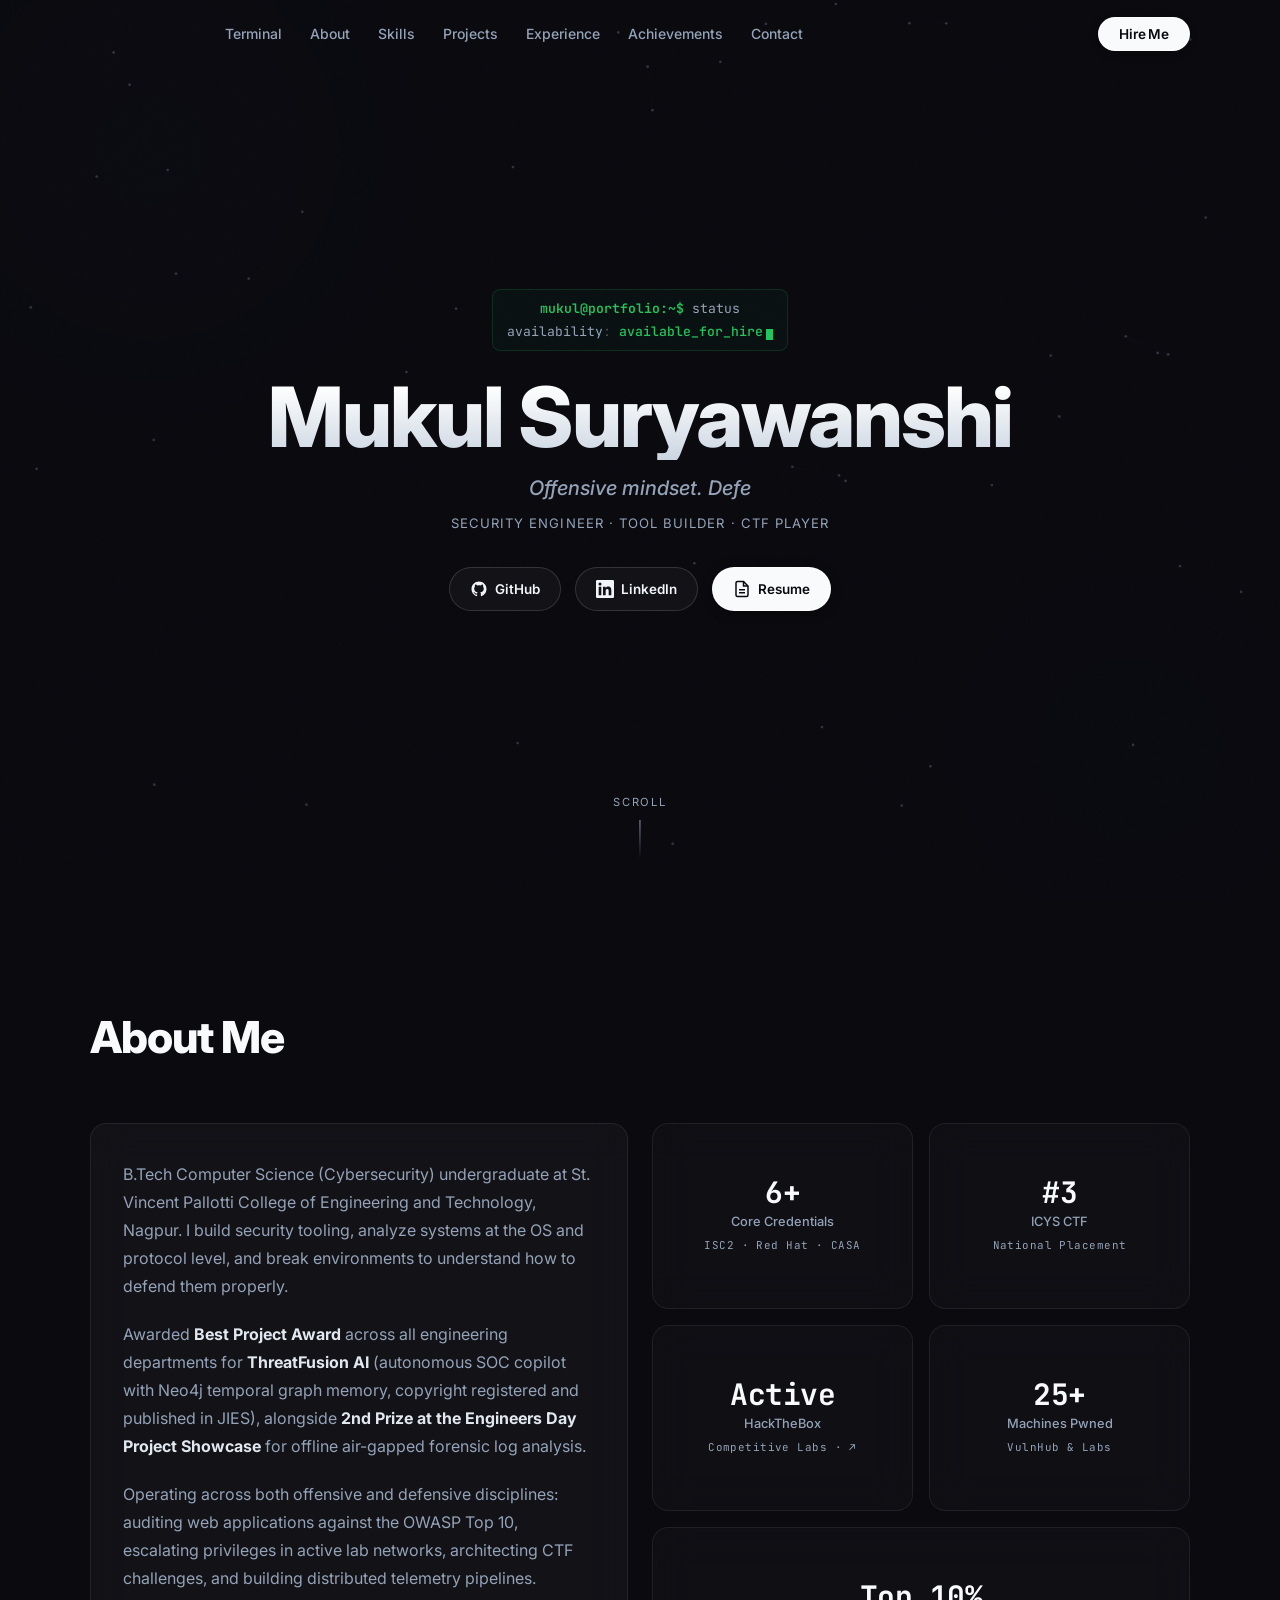
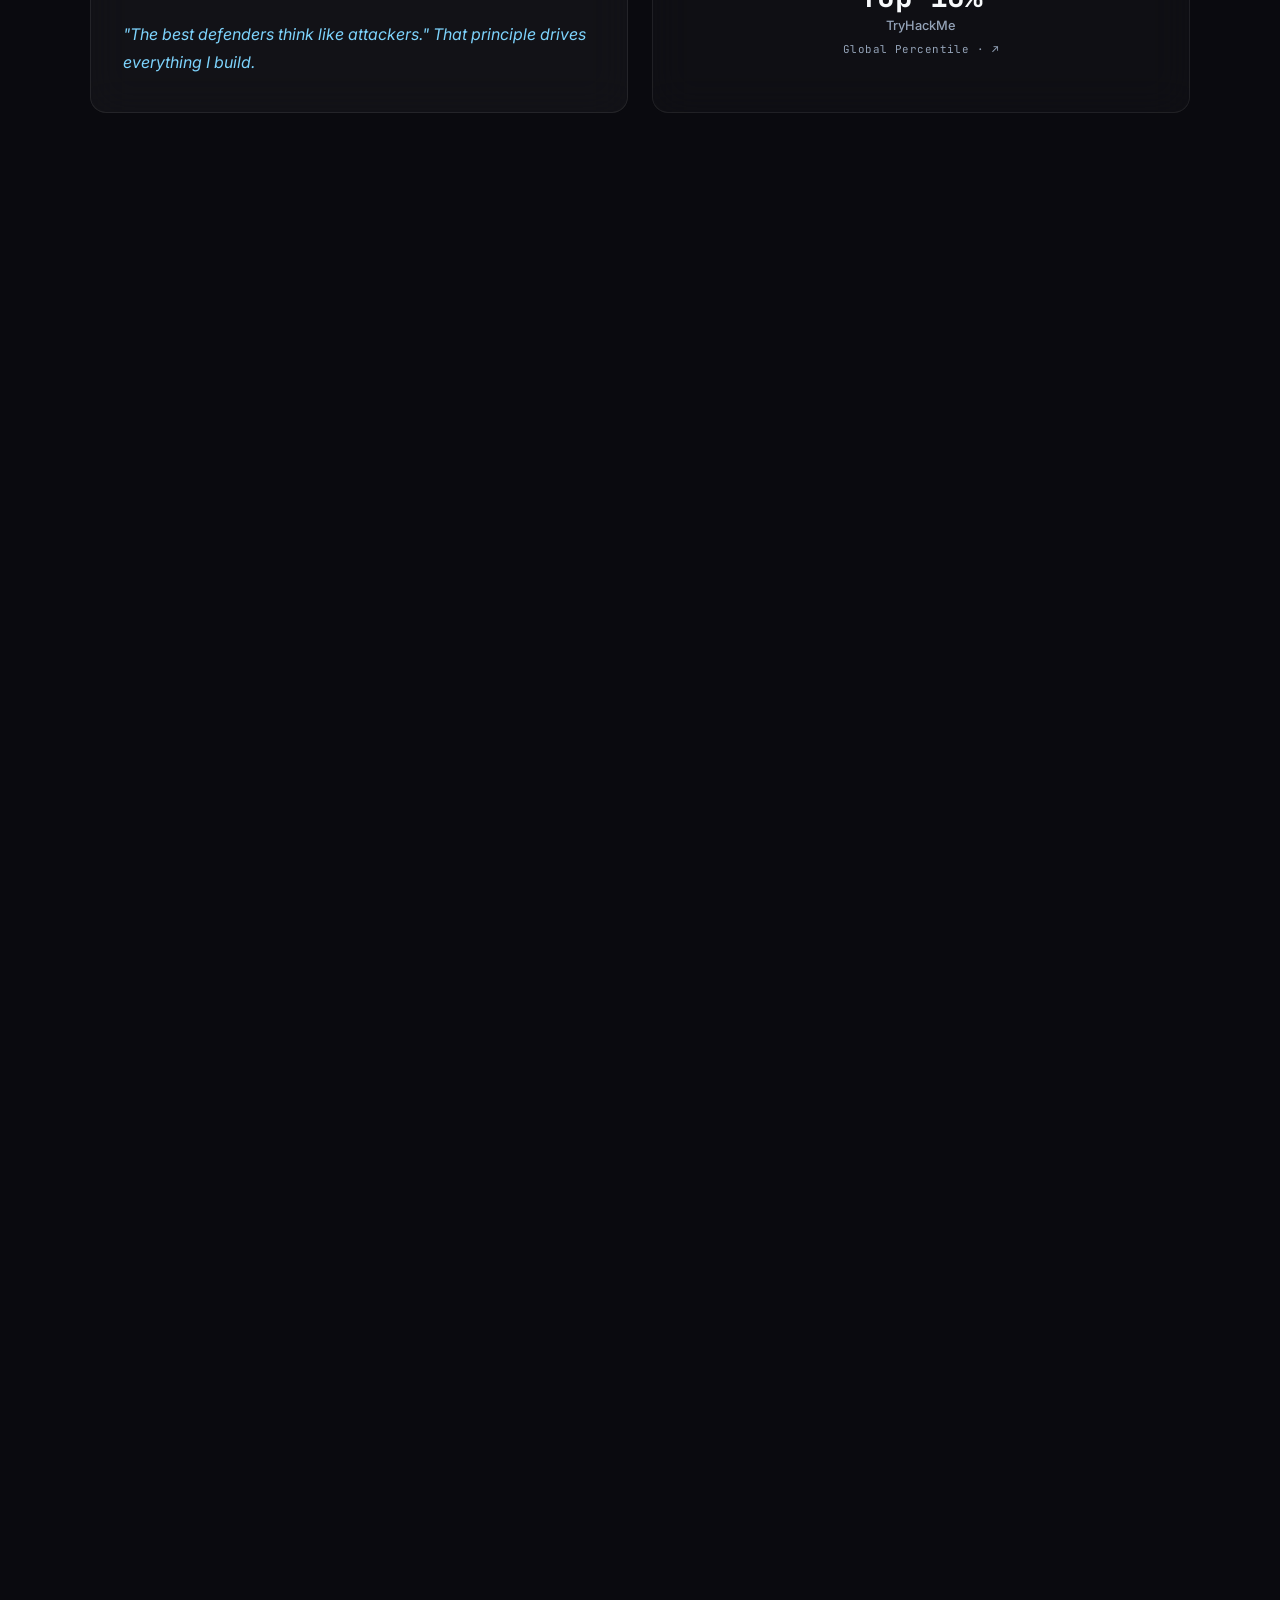
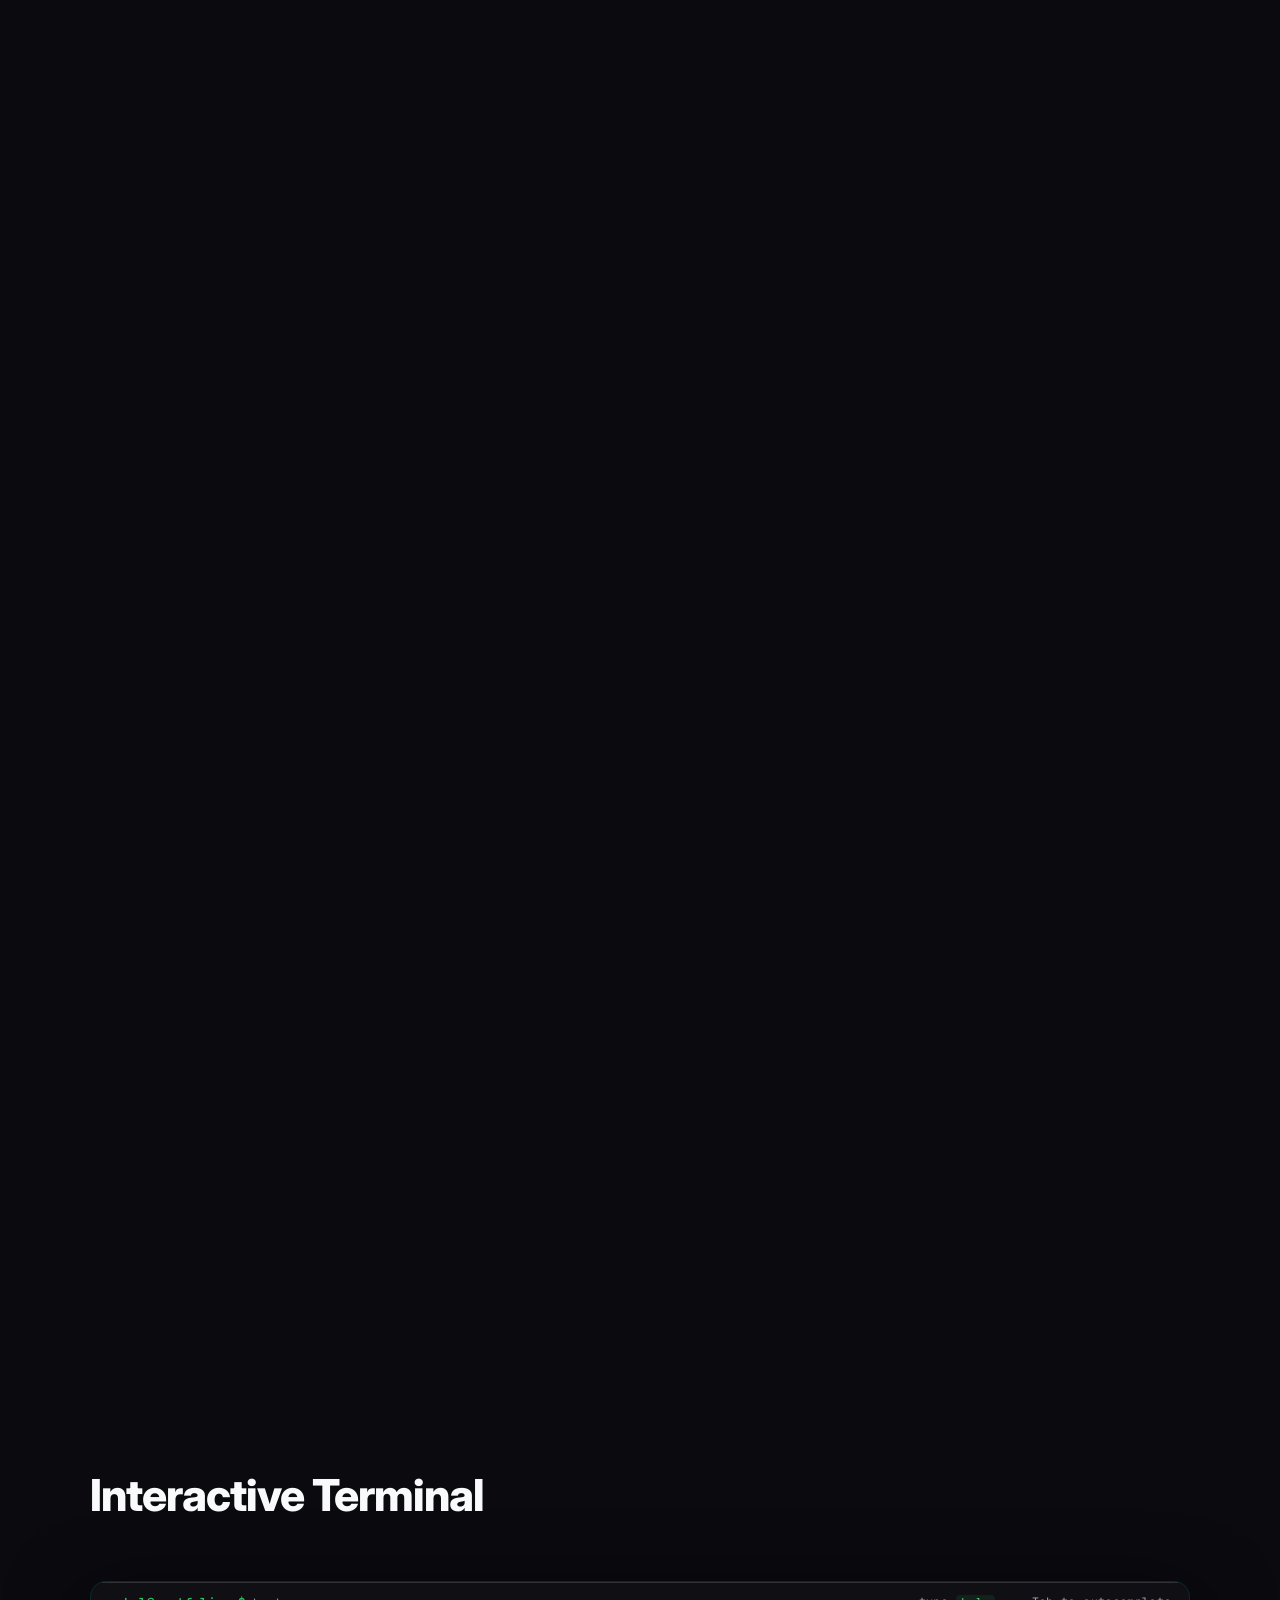
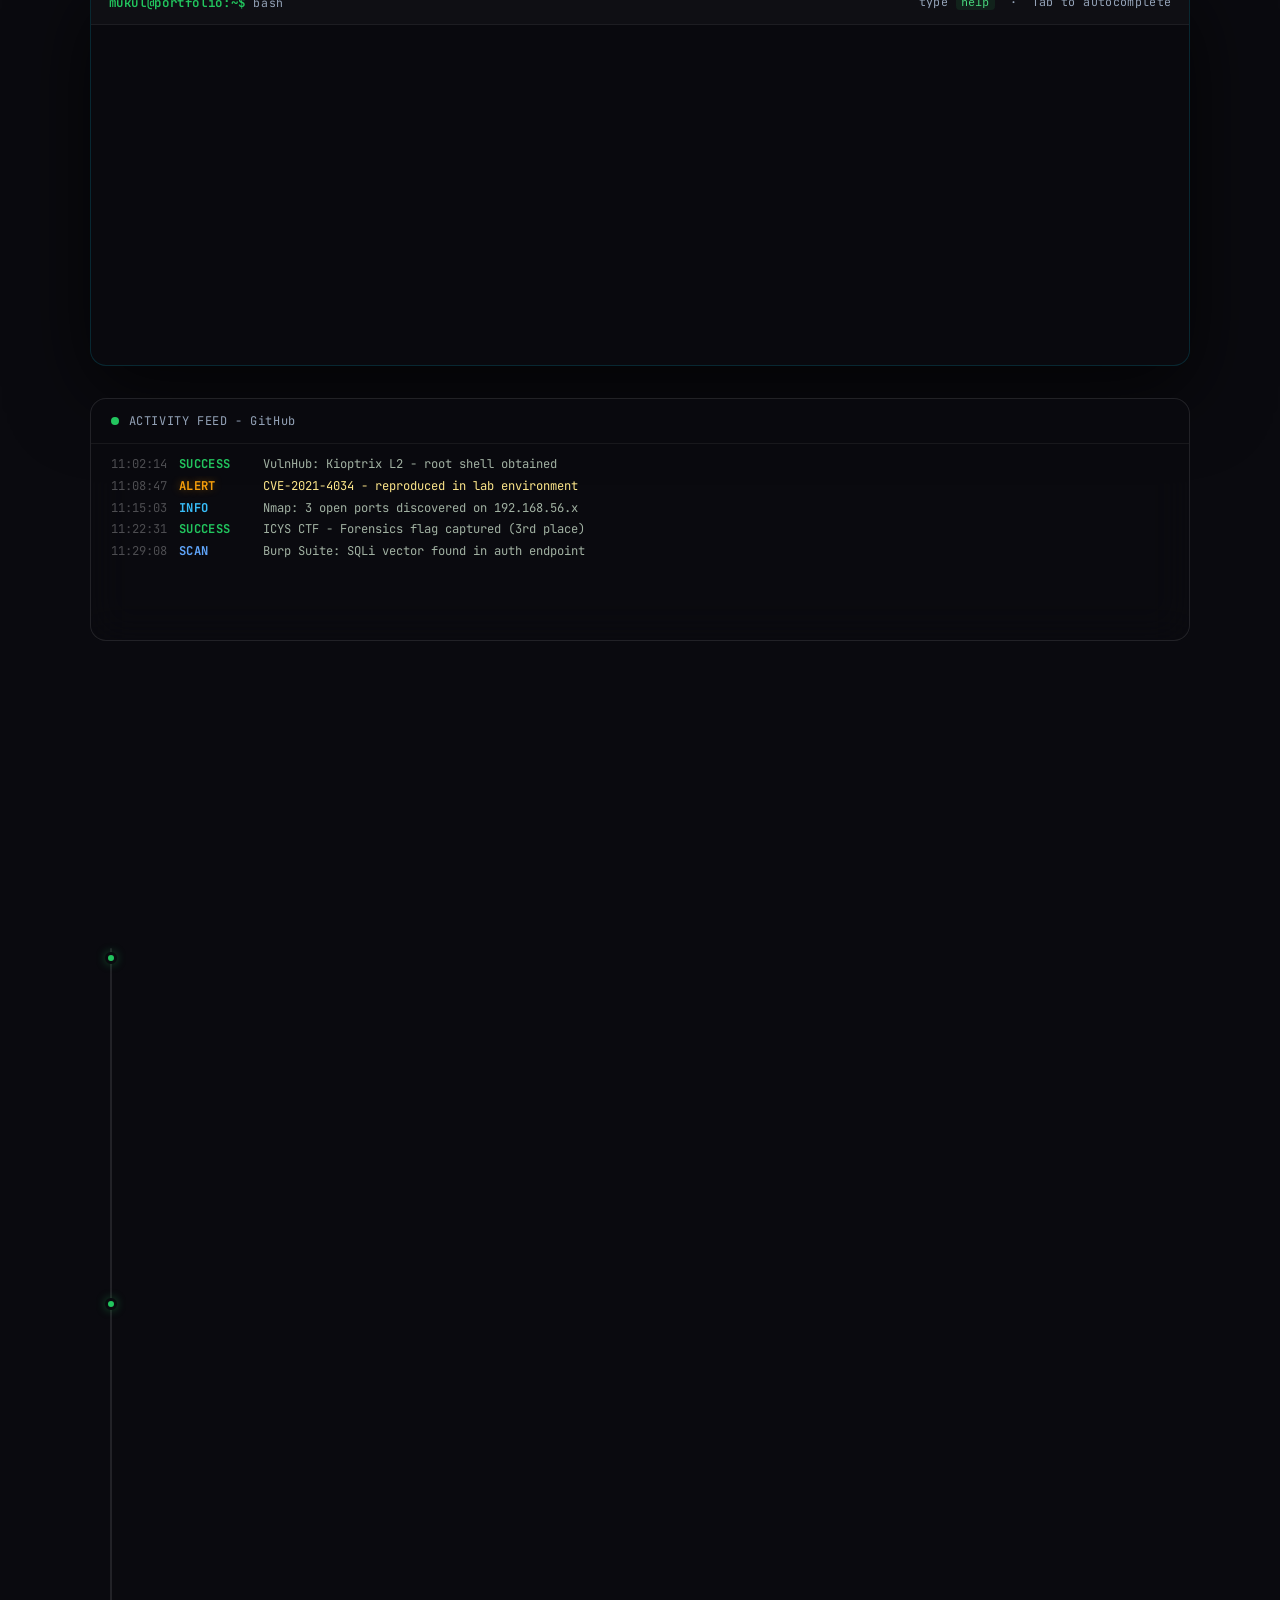
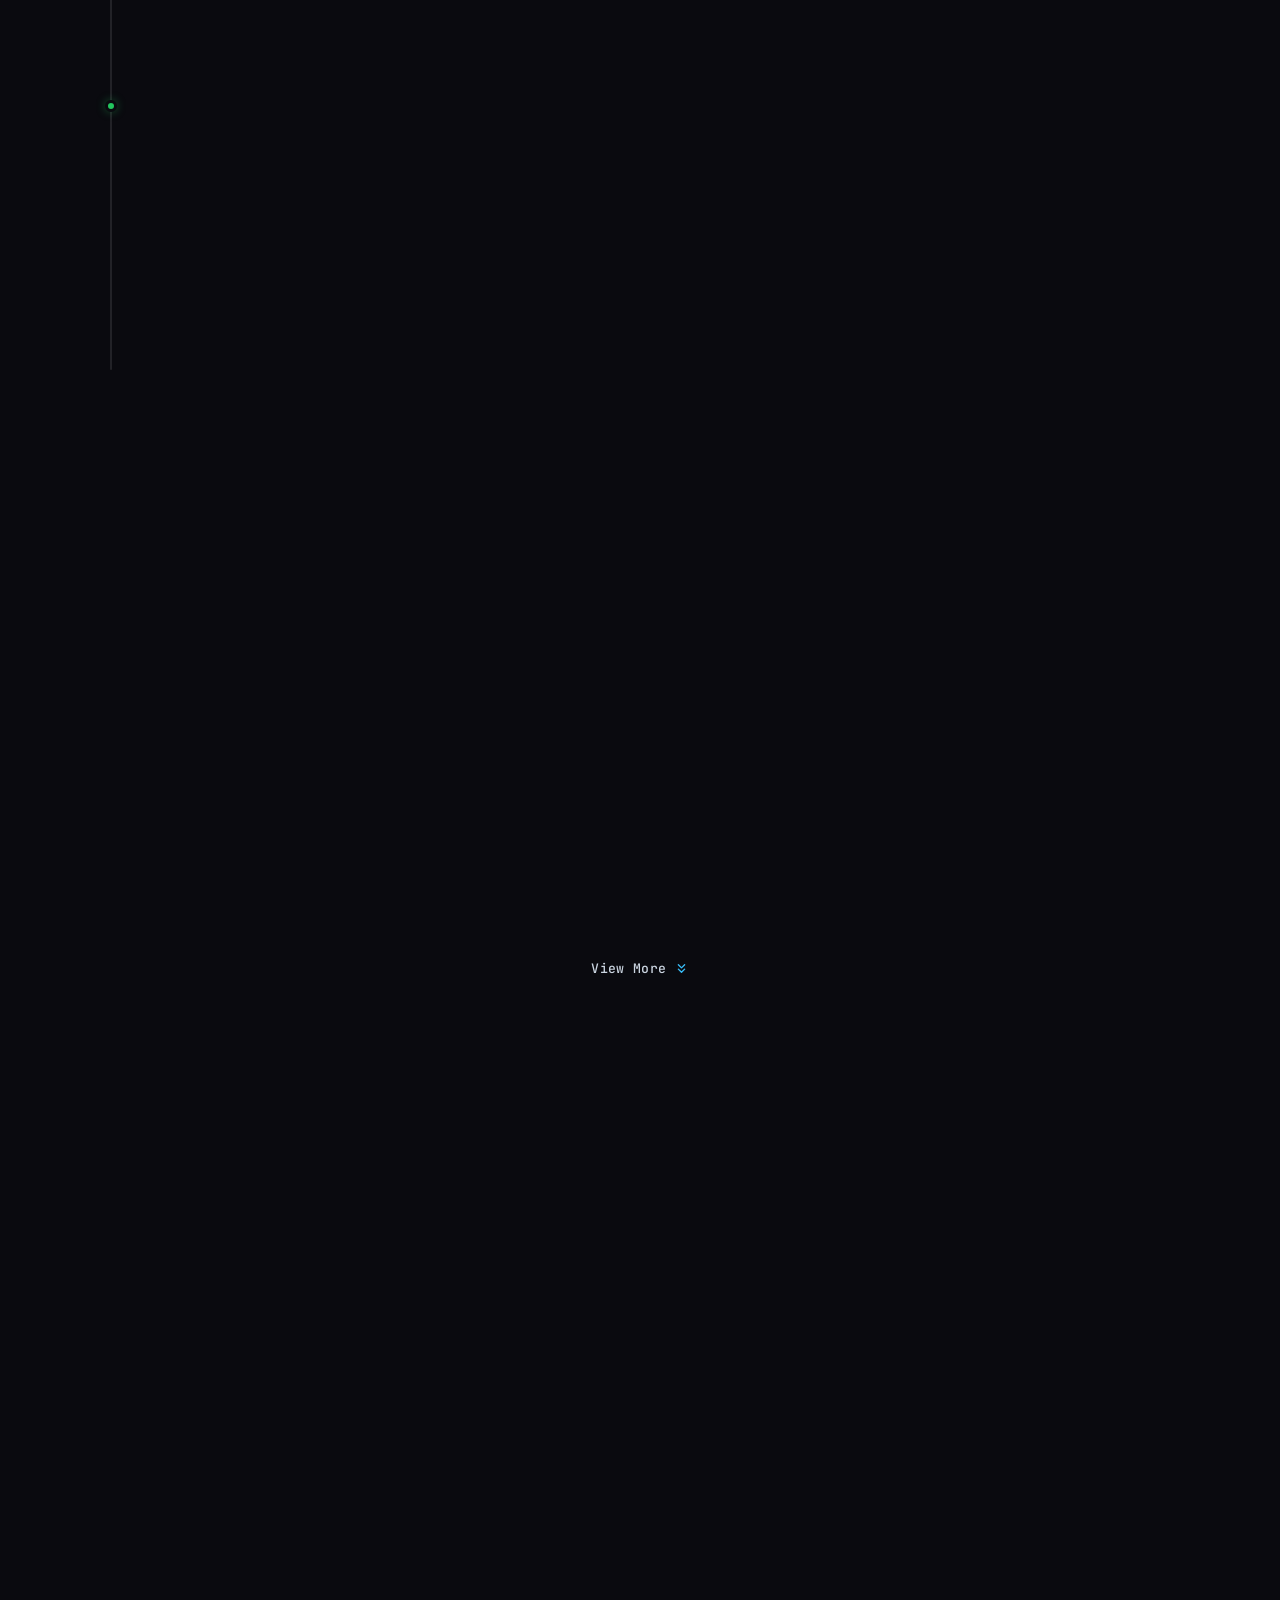
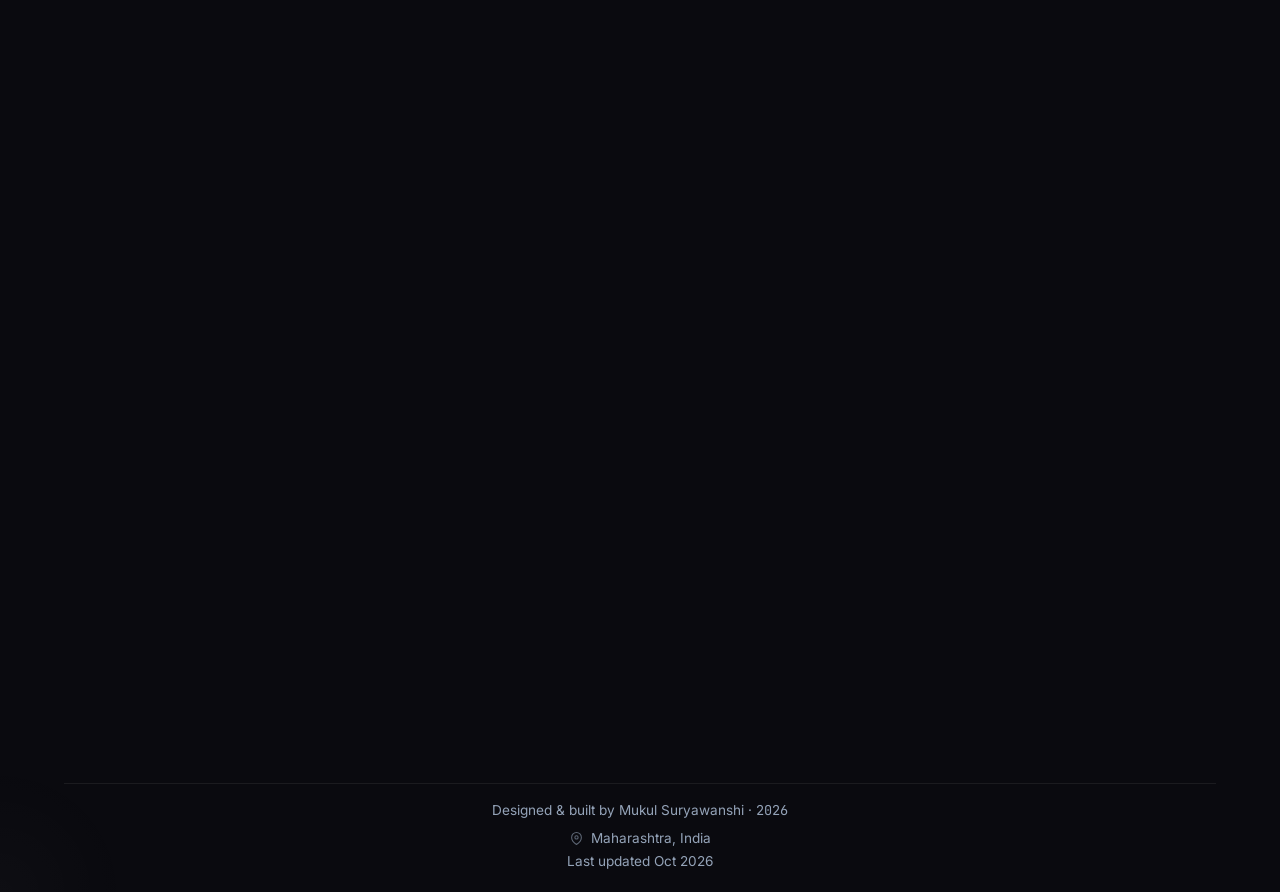
==== commit 201c66a0: "Consolidate static demos (ThreatFusion-AI, SOC-Lab, StoryShip), optimize load & SEO" ====
--- a/index.html
+++ b/index.html
@@ -8,6 +8,9 @@
   <meta name="description"
     content="Offensive mindset. Defensive build. Portfolio of Mukul Suryawanshi: Security Engineer, Tool Builder, and CTF Player. Specialized in SIEM, SOC tooling, air-gapped forensics, and vulnerability analysis." />
   <meta name="author" content="Mukul Suryawanshi" />
+  <meta name="robots" content="index, follow, max-image-preview:large, max-snippet:-1, max-video-preview:-1" />
+  <meta name="keywords" content="Mukul Suryawanshi, Security Engineer, SOC Analyst, ThreatFusion AI, StoryShip, Distributed SOC for Lab, Cybersecurity Portfolio, OCSF, LangGraph, Neo4j, SIEM, CTF, Project F1" />
+  <link rel="canonical" href="https://msuryawanshi05.antideploy.app/" />
   <meta name="theme-color" content="#0a0a0f" />
 
   <!-- OpenGraph / Facebook / LinkedIn / Discord -->
@@ -38,47 +41,44 @@
   <link rel="preconnect" href="https://fonts.gstatic.com" crossorigin />
   <link
     href="https://fonts.googleapis.com/css2?family=Inter:wght@300;400;500;600;700;800&family=JetBrains+Mono:wght@400;500&display=swap"
-    rel="stylesheet" />
+    rel="stylesheet"
+    media="print"
+    onload="this.media='all'" />
+  <noscript>
+    <link
+      href="https://fonts.googleapis.com/css2?family=Inter:wght@300;400;500;600;700;800&family=JetBrains+Mono:wght@400;500&display=swap"
+      rel="stylesheet" />
+  </noscript>
   <link rel="stylesheet" href="style.css" />
-  <!-- xterm.js: real terminal emulator -->
-  <link rel="stylesheet" href="https://cdn.jsdelivr.net/npm/xterm@5.3.0/css/xterm.min.css" />
+  <!-- xterm.js: real terminal emulator (deferred non-blocking stylesheet) -->
+  <link rel="stylesheet" href="https://cdn.jsdelivr.net/npm/xterm@5.3.0/css/xterm.min.css" media="print" onload="this.media='all'" />
+  <script type="application/ld+json">
+  {
+    "@context": "https://schema.org",
+    "@type": "Person",
+    "name": "Mukul Suryawanshi",
+    "url": "https://msuryawanshi05.antideploy.app/",
+    "jobTitle": "Security Engineer & Tool Builder",
+    "address": {
+      "@type": "PostalAddress",
+      "addressRegion": "Maharashtra",
+      "addressCountry": "IN"
+    },
+    "sameAs": [
+      "https://github.com/msuryawanshi05",
+      "https://linkedin.com/in/msuryawanshi05",
+      "https://x.com/msuryawanshi_05",
+      "https://leetcode.com/u/msuryawanshi05/",
+      "https://tryhackme.com/p/msuryawanshi05"
+    ],
+    "knowsAbout": ["Cybersecurity", "SOC Operations", "SIEM", "Threat Intelligence", "OCSF", "FastAPI", "Digital Forensics"]
+  }
+  </script>
 </head>
 
 <body>
   <!-- SKIP TO CONTENT (A11Y) -->
   <a href="#main" class="skip-link">Skip to content</a>
-
-  <!-- TERMINAL BOOT ENTRANCE SCREEN -->
-  <div id="boot-screen" aria-hidden="true">
-    <div class="boot-container">
-      <div class="boot-header">
-        <span class="boot-prompt">mukul@portfolio:~$</span> system_init --verbose
-      </div>
-      <div class="boot-bar-wrapper">
-        <div class="boot-bar-fill"></div>
-      </div>
-      <div class="boot-status">
-        <span class="boot-pulse"></span>
-        <span id="boot-status-text">INITIALIZING CORE SECURITY MODULES...</span>
-      </div>
-    </div>
-  </div>
-  <script>
-    (function() {
-      var bs = document.getElementById('boot-screen');
-      if (!bs) return;
-      var dismissed = false;
-      function dismiss() {
-        if (dismissed) return;
-        dismissed = true;
-        bs.classList.add('fade-out');
-        setTimeout(function() { if (bs && bs.parentNode) bs.remove(); }, 400);
-      }
-      bs.addEventListener('click', dismiss);
-      window.addEventListener('keydown', dismiss, { once: true });
-      setTimeout(dismiss, 4000);
-    })();
-  </script>
 
 <!--
   +-----------------------------------------------------------------+
@@ -354,6 +354,10 @@
               <svg width="14" height="14" viewBox="0 0 24 24" fill="currentColor"><path d="M12 2C6.477 2 2 6.484 2 12.017c0 4.425 2.865 8.18 6.839 9.504.5.092.682-.217.682-.483 0-.237-.008-.868-.013-1.703-2.782.605-3.369-1.343-3.369-1.343-.454-1.158-1.11-1.466-1.11-1.466-.908-.62.069-.608.069-.608 1.003.07 1.531 1.032 1.531 1.032.892 1.53 2.341 1.088 2.91.832.092-.647.35-1.088.636-1.338-2.22-.253-4.555-1.113-4.555-4.951 0-1.093.39-1.988 1.029-2.688-.103-.253-.446-1.272.098-2.65 0 0 .84-.27 2.75 1.026A9.564 9.564 0 0112 6.844c.85.004 1.705.115 2.504.337 1.909-1.296 2.747-1.027 2.747-1.027.546 1.379.202 2.398.1 2.651.64.7 1.028 1.595 1.028 2.688 0 3.848-2.339 4.695-4.566 4.943.359.309.678.92.678 1.855 0 1.338-.012 2.419-.012 2.747 0 .268.18.58.688.482A10.019 10.019 0 0022 12.017C22 6.484 17.522 2 12 2z"/></svg>
               GitHub
             </a>
+            <a id="proj-threatfusion-live" class="project-link project-link-live" href="demos/threatfusion/" target="_blank" rel="noopener noreferrer">
+              <svg width="14" height="14" viewBox="0 0 24 24" fill="none" stroke="currentColor" stroke-width="2"><circle cx="12" cy="12" r="10"/><line x1="2" y1="12" x2="22" y2="12"/><path d="M12 2a15.3 15.3 0 014 10 15.3 15.3 0 01-4 10 15.3 15.3 0 01-4-10 15.3 15.3 0 014-10z"/></svg>
+              Demo
+            </a>
             <a id="proj-threatfusion-doi" class="project-link project-link-paper" href="https://doi.org/10.63686/jies.v2i4040" target="_blank" rel="noopener noreferrer">
               <svg width="14" height="14" viewBox="0 0 24 24" fill="none" stroke="currentColor" stroke-width="2"><path d="M4 19.5A2.5 2.5 0 0 1 6.5 17H20"></path><path d="M6.5 2H20v20H6.5A2.5 2.5 0 0 1 4 19.5v-15A2.5 2.5 0 0 1 6.5 2z"></path></svg>
               JIES Paper (DOI)
@@ -396,7 +400,7 @@
               <svg width="14" height="14" viewBox="0 0 24 24" fill="currentColor"><path d="M12 2C6.477 2 2 6.484 2 12.017c0 4.425 2.865 8.18 6.839 9.504.5.092.682-.217.682-.483 0-.237-.008-.868-.013-1.703-2.782.605-3.369-1.343-3.369-1.343-.454-1.158-1.11-1.466-1.11-1.466-.908-.62.069-.608.069-.608 1.003.07 1.531 1.032 1.531 1.032.892 1.53 2.341 1.088 2.91.832.092-.647.35-1.088.636-1.338-2.22-.253-4.555-1.113-4.555-4.951 0-1.093.39-1.988 1.029-2.688-.103-.253-.446-1.272.098-2.65 0 0 .84-.27 2.75 1.026A9.564 9.564 0 0112 6.844c.85.004 1.705.115 2.504.337 1.909-1.296 2.747-1.027 2.747-1.027.546 1.379.202 2.398.1 2.651.64.7 1.028 1.595 1.028 2.688 0 3.848-2.339 4.695-4.566 4.943.359.309.678.92.678 1.855 0 1.338-.012 2.419-.012 2.747 0 .268.18.58.688.482A10.019 10.019 0 0022 12.017C22 6.484 17.522 2 12 2z"/></svg>
               GitHub
             </a>
-            <a id="proj-soc-live" class="project-link project-link-live" href="https://soc-lab.antideploy.app" target="_blank" rel="noopener noreferrer">
+            <a id="proj-soc-live" class="project-link project-link-live" href="demos/soc-lab/" target="_blank" rel="noopener noreferrer">
               <svg width="14" height="14" viewBox="0 0 24 24" fill="none" stroke="currentColor" stroke-width="2"><circle cx="12" cy="12" r="10"/><line x1="2" y1="12" x2="22" y2="12"/><path d="M12 2a15.3 15.3 0 014 10 15.3 15.3 0 01-4 10 15.3 15.3 0 01-4-10 15.3 15.3 0 014-10z"/></svg>
               Demo
             </a>
@@ -448,7 +452,7 @@
               <svg width="14" height="14" viewBox="0 0 24 24" fill="currentColor"><path d="M12 2C6.477 2 2 6.484 2 12.017c0 4.425 2.865 8.18 6.839 9.504.5.092.682-.217.682-.483 0-.237-.008-.868-.013-1.703-2.782.605-3.369-1.343-3.369-1.343-.454-1.158-1.11-1.466-1.11-1.466-.908-.62.069-.608.069-.608 1.003.07 1.531 1.032 1.531 1.032.892 1.53 2.341 1.088 2.91.832.092-.647.35-1.088.636-1.338-2.22-.253-4.555-1.113-4.555-4.951 0-1.093.39-1.988 1.029-2.688-.103-.253-.446-1.272.098-2.65 0 0 .84-.27 2.75 1.026A9.564 9.564 0 0112 6.844c.85.004 1.705.115 2.504.337 1.909-1.296 2.747-1.027 2.747-1.027.546 1.379.202 2.398.1 2.651.64.7 1.028 1.595 1.028 2.688 0 3.848-2.339 4.695-4.566 4.943.359.309.678.92.678 1.855 0 1.338-.012 2.419-.012 2.747 0 .268.18.58.688.482A10.019 10.019 0 0022 12.017C22 6.484 17.522 2 12 2z"/></svg>
               GitHub
             </a>
-            <a id="proj-ship-live" class="project-link project-link-live" href="https://storyship.antideploy.app" target="_blank" rel="noopener noreferrer">
+            <a id="proj-ship-live" class="project-link project-link-live" href="demos/storyship/" target="_blank" rel="noopener noreferrer">
               <svg width="14" height="14" viewBox="0 0 24 24" fill="none" stroke="currentColor" stroke-width="2"><circle cx="12" cy="12" r="10"/><line x1="2" y1="12" x2="22" y2="12"/><path d="M12 2a15.3 15.3 0 014 10 15.3 15.3 0 01-4 10 15.3 15.3 0 01-4-10 15.3 15.3 0 014-10z"/></svg>
               Demo
             </a>
